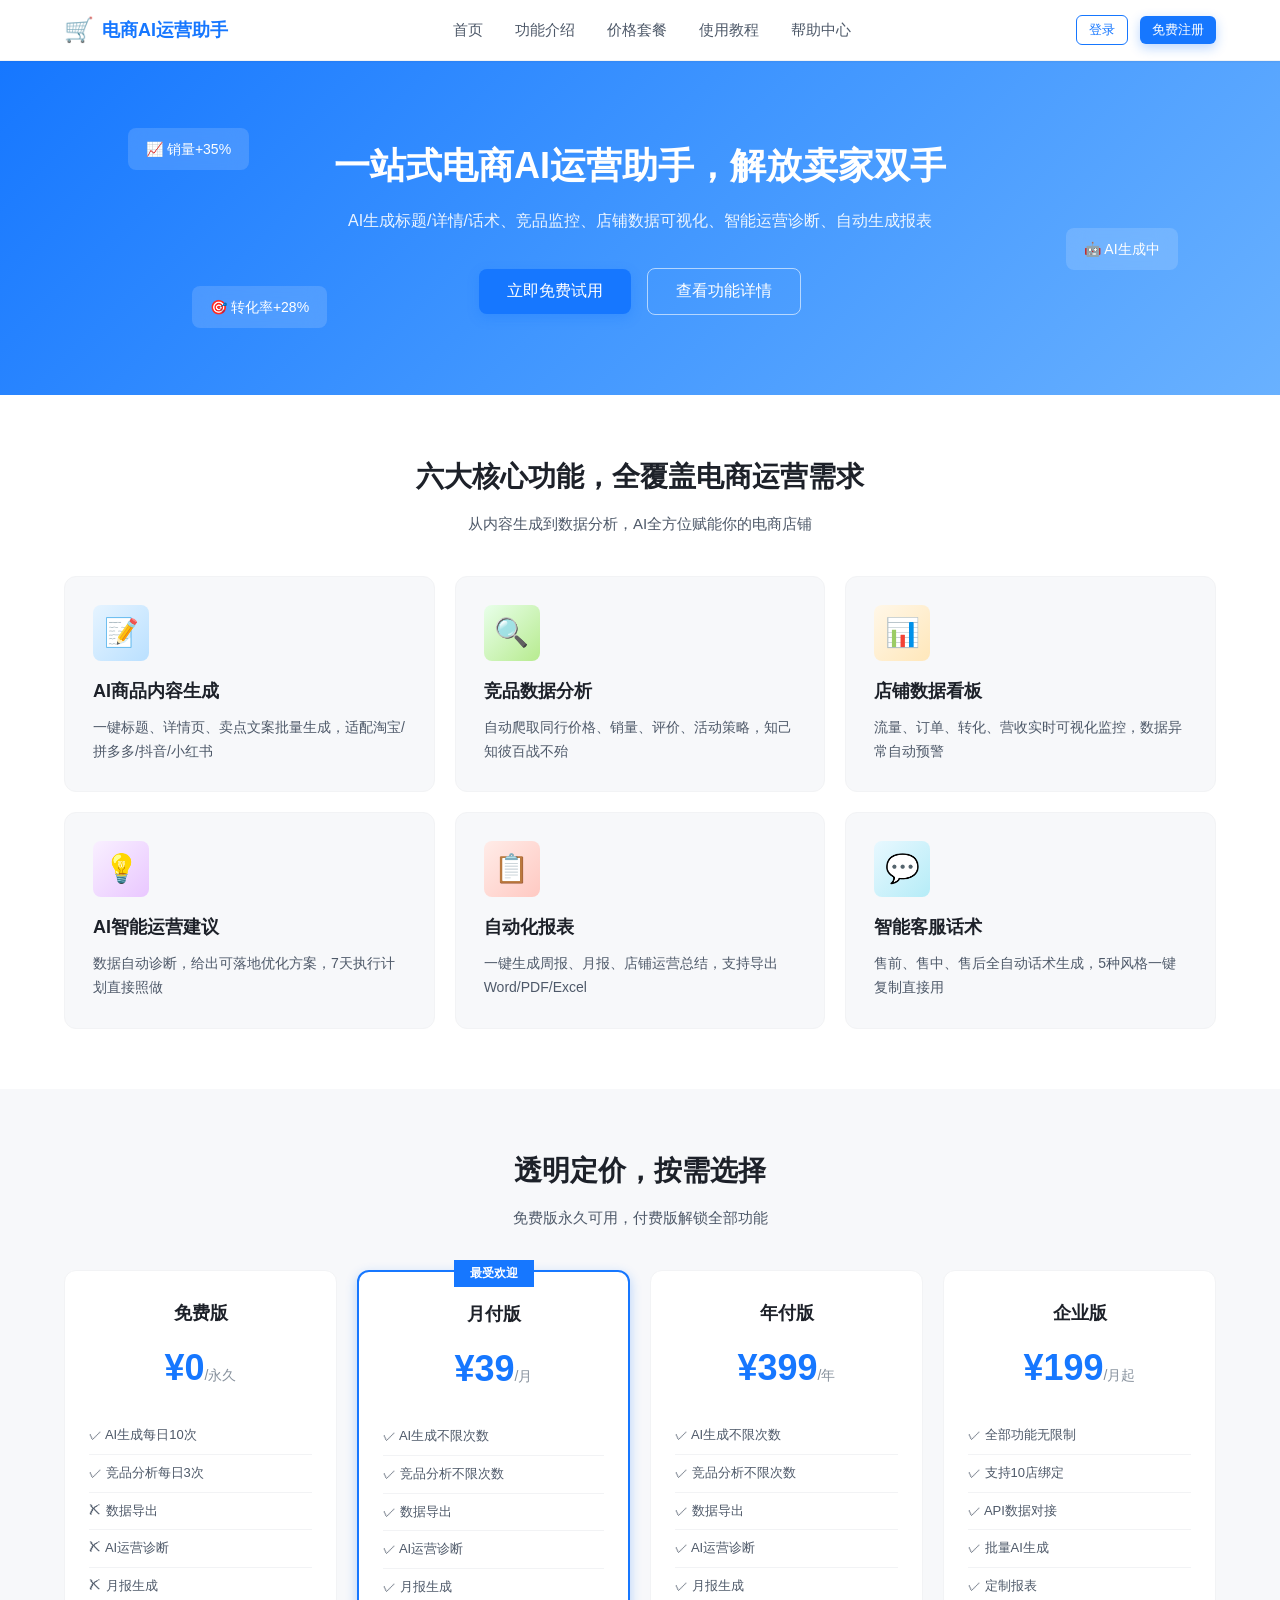
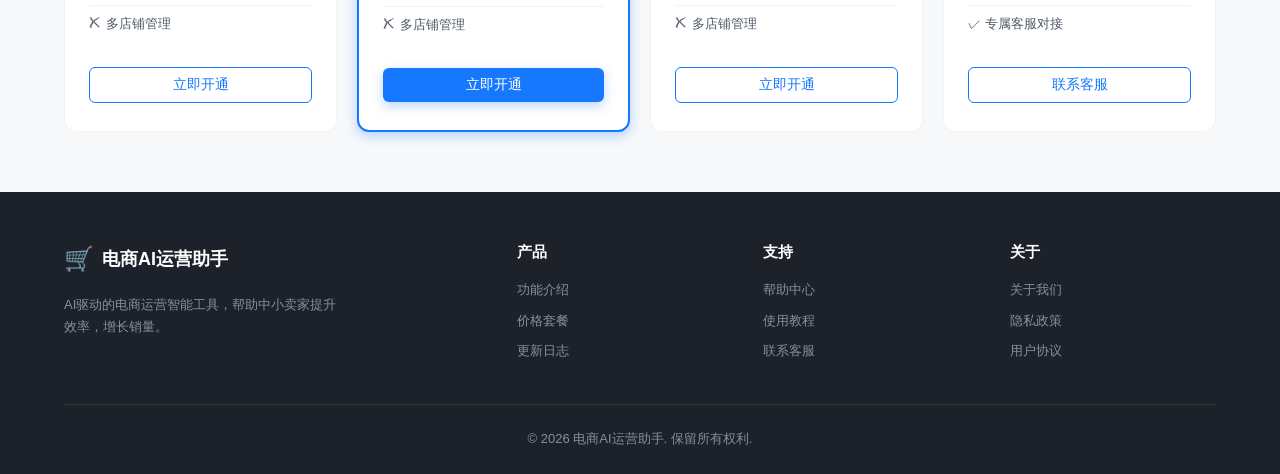
==== index.html @ 31e94279 "Add files via upload" ====
<!DOCTYPE html>
<html lang="zh-CN">
<head>
    <meta charset="UTF-8">
    <meta name="viewport" content="width=device-width, initial-scale=1.0">
    <title>电商AI运营助手 - 一站式电商AI运营工具</title>
    <link rel="stylesheet" href="/static/css/style.css">
</head>
<body>

<!-- ==================== 前台首页 ==================== -->
<div id="page-landing" class="page active">
    <!-- 顶部导航 -->
    <nav class="front-nav">
        <div class="nav-inner">
            <div class="logo" onclick="showPage('landing')">
                <span class="logo-icon">🛒</span>
                <span class="logo-text">电商AI运营助手</span>
            </div>
            <div class="nav-menu">
                <a href="javascript:void(0)" onclick="showPage('landing')">首页</a>
                <a href="javascript:void(0)" onclick="scrollToFeatures()">功能介绍</a>
                <a href="javascript:void(0)" onclick="showPage('pricing')">价格套餐</a>
                <a href="javascript:void(0)" onclick="showPage('help')">使用教程</a>
                <a href="javascript:void(0)" onclick="showPage('help')">帮助中心</a>
            </div>
            <div class="nav-btns">
                <button class="btn btn-outline btn-sm" onclick="showPage('login')">登录</button>
                <button class="btn btn-primary btn-sm" onclick="showPage('register')">免费注册</button>
            </div>
        </div>
    </nav>

    <!-- 首屏Banner -->
    <section class="hero-banner">
        <div class="hero-content">
            <h1 class="hero-title">一站式电商AI运营助手，解放卖家双手</h1>
            <p class="hero-subtitle">AI生成标题/详情/话术、竞品监控、店铺数据可视化、智能运营诊断、自动生成报表</p>
            <div class="hero-btns">
                <button class="btn btn-primary btn-lg" onclick="showPage('register')">立即免费试用</button>
                <button class="btn btn-outline-white btn-lg" onclick="scrollToFeatures()">查看功能详情</button>
            </div>
        </div>
        <div class="hero-decor">
            <div class="decor-card decor-1">📈 销量+35%</div>
            <div class="decor-card decor-2">🤖 AI生成中</div>
            <div class="decor-card decor-3">🎯 转化率+28%</div>
        </div>
    </section>

    <!-- 核心功能介绍 -->
    <section id="features-section" class="features-section">
        <div class="container">
            <h2 class="section-title">六大核心功能，全覆盖电商运营需求</h2>
            <p class="section-desc">从内容生成到数据分析，AI全方位赋能你的电商店铺</p>
            <div class="features-grid">
                <div class="feature-card" onclick="goToFunction('title')">
                    <div class="feature-icon icon-1">📝</div>
                    <h3>AI商品内容生成</h3>
                    <p>一键标题、详情页、卖点文案批量生成，适配淘宝/拼多多/抖音/小红书</p>
                </div>
                <div class="feature-card" onclick="goToFunction('competitor')">
                    <div class="feature-icon icon-2">🔍</div>
                    <h3>竞品数据分析</h3>
                    <p>自动爬取同行价格、销量、评价、活动策略，知己知彼百战不殆</p>
                </div>
                <div class="feature-card" onclick="goToFunction('shop-data')">
                    <div class="feature-icon icon-3">📊</div>
                    <h3>店铺数据看板</h3>
                    <p>流量、订单、转化、营收实时可视化监控，数据异常自动预警</p>
                </div>
                <div class="feature-card" onclick="goToFunction('diagnosis')">
                    <div class="feature-icon icon-4">💡</div>
                    <h3>AI智能运营建议</h3>
                    <p>数据自动诊断，给出可落地优化方案，7天执行计划直接照做</p>
                </div>
                <div class="feature-card" onclick="goToFunction('report')">
                    <div class="feature-icon icon-5">📋</div>
                    <h3>自动化报表</h3>
                    <p>一键生成周报、月报、店铺运营总结，支持导出Word/PDF/Excel</p>
                </div>
                <div class="feature-card" onclick="goToFunction('service')">
                    <div class="feature-icon icon-6">💬</div>
                    <h3>智能客服话术</h3>
                    <p>售前、售中、售后全自动话术生成，5种风格一键复制直接用</p>
                </div>
            </div>
        </div>
    </section>

    <!-- 价格套餐 -->
    <section class="pricing-section">
        <div class="container">
            <h2 class="section-title">透明定价，按需选择</h2>
            <p class="section-desc">免费版永久可用，付费版解锁全部功能</p>
            <div class="pricing-grid">
                <div class="price-card">
                    <div class="price-name">免费版</div>
                    <div class="price-amount">¥0<span>/永久</span></div>
                    <ul class="price-features">
                        <li>✓ AI生成每日10次</li>
                        <li>✓ 竞品分析每日3次</li>
                        <li>✗ 数据导出</li>
                        <li>✗ AI运营诊断</li>
                        <li>✗ 月报生成</li>
                        <li>✗ 多店铺管理</li>
                    </ul>
                    <button class="btn btn-outline btn-block" onclick="showPage('register')">立即开通</button>
                </div>
                <div class="price-card price-card-hot">
                    <div class="hot-tag">最受欢迎</div>
                    <div class="price-name">月付版</div>
                    <div class="price-amount">¥39<span>/月</span></div>
                    <ul class="price-features">
                        <li>✓ AI生成不限次数</li>
                        <li>✓ 竞品分析不限次数</li>
                        <li>✓ 数据导出</li>
                        <li>✓ AI运营诊断</li>
                        <li>✓ 月报生成</li>
                        <li>✗ 多店铺管理</li>
                    </ul>
                    <button class="btn btn-primary btn-block" onclick="showPage('register')">立即开通</button>
                </div>
                <div class="price-card">
                    <div class="price-name">年付版</div>
                    <div class="price-amount">¥399<span>/年</span></div>
                    <ul class="price-features">
                        <li>✓ AI生成不限次数</li>
                        <li>✓ 竞品分析不限次数</li>
                        <li>✓ 数据导出</li>
                        <li>✓ AI运营诊断</li>
                        <li>✓ 月报生成</li>
                        <li>✗ 多店铺管理</li>
                    </ul>
                    <button class="btn btn-outline btn-block" onclick="showPage('register')">立即开通</button>
                </div>
                <div class="price-card">
                    <div class="price-name">企业版</div>
                    <div class="price-amount">¥199<span>/月起</span></div>
                    <ul class="price-features">
                        <li>✓ 全部功能无限制</li>
                        <li>✓ 支持10店绑定</li>
                        <li>✓ API数据对接</li>
                        <li>✓ 批量AI生成</li>
                        <li>✓ 定制报表</li>
                        <li>✓ 专属客服对接</li>
                    </ul>
                    <button class="btn btn-outline btn-block" onclick="showPage('register')">联系客服</button>
                </div>
            </div>
        </div>
    </section>

    <!-- 底部Footer -->
    <footer class="front-footer">
        <div class="container">
            <div class="footer-grid">
                <div class="footer-col">
                    <div class="logo">
                        <span class="logo-icon">🛒</span>
                        <span class="logo-text">电商AI运营助手</span>
                    </div>
                    <p class="footer-desc">AI驱动的电商运营智能工具，帮助中小卖家提升效率，增长销量。</p>
                </div>
                <div class="footer-col">
                    <h4>产品</h4>
                    <a href="javascript:void(0)" onclick="scrollToFeatures()">功能介绍</a>
                    <a href="javascript:void(0)" onclick="showPage('pricing')">价格套餐</a>
                    <a href="javascript:void(0)" onclick="showPage('help')">更新日志</a>
                </div>
                <div class="footer-col">
                    <h4>支持</h4>
                    <a href="javascript:void(0)" onclick="showPage('help')">帮助中心</a>
                    <a href="javascript:void(0)" onclick="showPage('help')">使用教程</a>
                    <a href="javascript:void(0)">联系客服</a>
                </div>
                <div class="footer-col">
                    <h4>关于</h4>
                    <a href="javascript:void(0)">关于我们</a>
                    <a href="javascript:void(0)">隐私政策</a>
                    <a href="javascript:void(0)">用户协议</a>
                </div>
            </div>
            <div class="footer-bottom">
                <p>© 2026 电商AI运营助手. 保留所有权利.</p>
            </div>
        </div>
    </footer>
</div>

<!-- ==================== 登录/注册页面 ==================== -->
<div id="page-login" class="page auth-page">
    <div class="auth-box">
        <div class="auth-header">
            <div class="logo" onclick="showPage('landing')">
                <span class="logo-icon">🛒</span>
                <span class="logo-text">电商AI运营助手</span>
            </div>
        </div>
        <div class="auth-tabs">
            <button class="auth-tab active" id="tab-login" onclick="switchAuthTab('login')">用户登录</button>
            <button class="auth-tab" id="tab-register" onclick="switchAuthTab('register')">免费注册</button>
        </div>
        
        <!-- 登录表单 -->
        <form id="login-form" class="auth-form active" onsubmit="handleLogin(event)">
            <div class="form-group">
                <label class="form-label">手机号</label>
                <input type="text" id="login-phone" class="form-input" placeholder="请输入注册手机号" maxlength="11" autocomplete="tel" name="phone">
            </div>
            <div class="form-group">
                <label class="form-label">密码</label>
                <input type="password" id="login-password" class="form-input" placeholder="请输入密码" autocomplete="current-password" name="password">
            </div>
            <div class="form-options">
                <label class="checkbox-label">
                    <input type="checkbox" id="remember-me">
                    <span>记住登录状态</span>
                </label>
            </div>
            <button type="submit" class="btn btn-primary btn-block btn-lg">立即登录</button>
            <p class="auth-switch">没有账号？<a href="javascript:void(0)" onclick="switchAuthTab('register')">立即注册</a></p>
        </form>

        <!-- 注册表单 -->
        <form id="register-form" class="auth-form" onsubmit="handleRegister(event)">
            <div class="form-group">
                <label class="form-label">手机号</label>
                <input type="text" id="register-phone" class="form-input" placeholder="请输入手机号" maxlength="11" autocomplete="tel" name="phone">
            </div>
            <div class="form-group">
                <label class="form-label">设置密码</label>
                <input type="password" id="register-password" class="form-input" placeholder="至少8位，含大小写字母和数字" autocomplete="new-password" name="new-password">
            </div>
            <div class="form-group">
                <label class="form-label">确认密码</label>
                <input type="password" id="register-confirm" class="form-input" placeholder="再次输入密码" autocomplete="new-password" name="confirm-password">
            </div>
            <div class="form-options">
                <label class="checkbox-label">
                    <input type="checkbox" id="agree-terms" required>
                    <span>已阅读并同意<a href="javascript:void(0)">《用户协议》</a><a href="javascript:void(0)">《隐私政策》</a></span>
                </label>
            </div>
            <button type="submit" class="btn btn-primary btn-block btn-lg">立即注册</button>
            <p class="auth-switch">已有账号？<a href="javascript:void(0)" onclick="switchAuthTab('login')">立即登录</a></p>
        </form>
    </div>
</div>

<!-- 注册页面别名（共用登录页） -->
<div id="page-register" class="page auth-page">
    <div class="auth-box">
        <div class="auth-header">
            <div class="logo" onclick="showPage('landing')">
                <span class="logo-icon">🛒</span>
                <span class="logo-text">电商AI运营助手</span>
            </div>
        </div>
        <div class="auth-tabs">
            <button class="auth-tab" onclick="showPage('login')">用户登录</button>
            <button class="auth-tab active">免费注册</button>
        </div>
        <form class="auth-form active" onsubmit="handleRegister(event)">
            <div class="form-group">
                <label class="form-label">手机号</label>
                <input type="text" id="register-phone2" class="form-input" placeholder="请输入手机号" maxlength="11" autocomplete="tel" name="phone">
            </div>
            <div class="form-group">
                <label class="form-label">设置密码</label>
                <input type="password" id="register-password2" class="form-input" placeholder="至少8位，含大小写字母和数字" autocomplete="new-password" name="new-password">
            </div>
            <div class="form-group">
                <label class="form-label">确认密码</label>
                <input type="password" id="register-confirm2" class="form-input" placeholder="再次输入密码" autocomplete="new-password" name="confirm-password">
            </div>
            <div class="form-options">
                <label class="checkbox-label">
                    <input type="checkbox" required>
                    <span>已阅读并同意<a href="javascript:void(0)">《用户协议》</a><a href="javascript:void(0)">《隐私政策》</a></span>
                </label>
            </div>
            <button type="submit" class="btn btn-primary btn-block btn-lg">立即注册</button>
            <p class="auth-switch">已有账号？<a href="javascript:void(0)" onclick="showPage('login')">立即登录</a></p>
        </form>
    </div>
</div>

<!-- ==================== 价格套餐详情页 ==================== -->
<div id="page-pricing" class="page">
    <nav class="front-nav">
        <div class="nav-inner">
            <div class="logo" onclick="showPage('landing')">
                <span class="logo-icon">🛒</span>
                <span class="logo-text">电商AI运营助手</span>
            </div>
            <div class="nav-btns">
                <button class="btn btn-outline btn-sm" onclick="showPage('login')">登录</button>
                <button class="btn btn-primary btn-sm" onclick="showPage('register')">免费注册</button>
            </div>
        </div>
    </nav>
    <div class="pricing-detail-page">
        <div class="container">
            <h1 class="page-main-title">价格套餐详情</h1>
            <p class="page-main-desc">完整展示四个版本的全部权限明细，按需选择最适合你的方案</p>
            
            <div class="pricing-compare-table">
                <table class="compare-table">
                    <thead>
                        <tr>
                            <th>功能权限</th>
                            <th>免费版</th>
                            <th class="highlight-col">月付版 ¥39/月</th>
                            <th>年付版 ¥399/年</th>
                            <th>企业版 ¥199/月起</th>
                        </tr>
                    </thead>
                    <tbody>
                        <tr><td>AI生成次数</td><td>每日10次</td><td class="highlight-col">不限次数</td><td>不限次数</td><td>不限次数</td></tr>
                        <tr><td>竞品分析次数</td><td>每日3次</td><td class="highlight-col">不限次数</td><td>不限次数</td><td>不限次数</td></tr>
                        <tr><td>数据监控权限</td><td>✗</td><td class="highlight-col">✓</td><td>✓</td><td>✓</td></tr>
                        <tr><td>AI运营诊断</td><td>✗</td><td class="highlight-col">✓</td><td>✓</td><td>✓</td></tr>
                        <tr><td>周报生成</td><td>简易版</td><td class="highlight-col">专业版</td><td>专业版</td><td>定制版</td></tr>
                        <tr><td>月报生成</td><td>✗</td><td class="highlight-col">✓</td><td>✓</td><td>✓</td></tr>
                        <tr><td>数据导出</td><td>✗</td><td class="highlight-col">✓</td><td>✓</td><td>✓</td></tr>
                        <tr><td>多店铺管理</td><td>1个店铺</td><td class="highlight-col">1个店铺</td><td>1个店铺</td><td>10个店铺</td></tr>
                        <tr><td>API接口</td><td>✗</td><td class="highlight-col">✗</td><td>✗</td><td>✓</td></tr>
                        <tr><td>专属客服</td><td>✗</td><td class="highlight-col">✗</td><td>✗</td><td>✓</td></tr>
                    </tbody>
                </table>
            </div>
            
            <div class="pricing-actions">
                <button class="btn btn-primary btn-lg" onclick="showPage('register')">立即购买/升级</button>
                <button class="btn btn-outline btn-lg" onclick="showPage('landing')">返回首页</button>
            </div>
        </div>
    </div>
</div>

<!-- ==================== 帮助中心页面 ==================== -->
<div id="page-help" class="page">
    <nav class="front-nav">
        <div class="nav-inner">
            <div class="logo" onclick="showPage('landing')">
                <span class="logo-icon">🛒</span>
                <span class="logo-text">电商AI运营助手</span>
            </div>
            <div class="nav-btns">
                <button class="btn btn-outline btn-sm" onclick="showPage('login')">登录</button>
                <button class="btn btn-primary btn-sm" onclick="showPage('register')">免费注册</button>
            </div>
        </div>
    </nav>
    <div class="help-page">
        <div class="container">
            <h1 class="page-main-title">帮助中心</h1>
            <p class="page-main-desc">新手使用教程、功能答疑、付费问题、权限说明、常见报错</p>
            
            <div class="help-categories">
                <div class="help-category">
                    <h3>📚 新手使用教程</h3>
                    <div class="help-item">
                        <h4>如何注册账号并开始使用？</h4>
                        <p>点击右上角「免费注册」，输入手机号和密码即可完成注册，注册后自动登录进入用户后台。</p>
                    </div>
                    <div class="help-item">
                        <h4>如何使用AI生成商品标题？</h4>
                        <p>进入后台→AI内容工具箱→标题生成，填写商品名称、核心卖点等信息，点击「开始AI生成标题」即可生成10组优质标题。</p>
                    </div>
                    <div class="help-item">
                        <h4>如何绑定店铺并同步数据？</h4>
                        <p>进入后台→店铺绑定管理，选择电商平台，输入店铺名称和授权码，点击绑定即可自动同步店铺数据。</p>
                    </div>
                </div>
                
                <div class="help-category">
                    <h3>❓ 功能答疑</h3>
                    <div class="help-item">
                        <h4>AI生成的内容可以直接用吗？</h4>
                        <p>可以！所有AI提示词均为电商专属定制，生成内容完全适配电商运营场景，可直接复制使用，也可根据需要微调。</p>
                    </div>
                    <div class="help-item">
                        <h4>竞品数据分析支持哪些平台？</h4>
                        <p>目前支持淘宝、拼多多、抖音电商、小红书四大主流电商平台的商品链接分析。</p>
                    </div>
                    <div class="help-item">
                        <h4>报表支持哪些导出格式？</h4>
                        <p>支持导出Word、PDF、Excel三种格式，满足不同使用场景需求。</p>
                    </div>
                </div>
                
                <div class="help-category">
                    <h3>💰 付费问题</h3>
                    <div class="help-item">
                        <h4>免费版和付费版有什么区别？</h4>
                        <p>免费版每日AI生成10次、竞品分析3次，不支持数据导出、运营诊断、月报生成；付费版全部功能解锁，不限使用次数。</p>
                    </div>
                    <div class="help-item">
                        <h4>如何升级会员？</h4>
                        <p>进入后台→会员充值升级，选择对应套餐，支持微信/支付宝在线支付，支付后实时生效。</p>
                    </div>
                    <div class="help-item">
                        <h4>支持退款吗？</h4>
                        <p>开通7天内未使用付费功能可申请全额退款，超过7天或已使用付费功能不支持退款，请谨慎选择。</p>
                    </div>
                </div>
                
                <div class="help-category">
                    <h3>⚠️ 常见报错</h3>
                    <div class="help-item">
                        <h4>提示「今日使用次数已用完」怎么办？</h4>
                        <p>免费版每日有使用次数限制，次日自动重置；如需立即使用，请升级会员解锁不限次数。</p>
                    </div>
                    <div class="help-item">
                        <h4>提示「该功能为付费功能」怎么办？</h4>
                        <p>部分高级功能（如AI运营诊断、月报生成）仅对付费会员开放，请升级对应套餐后使用。</p>
                    </div>
                    <div class="help-item">
                        <h4>AI生成失败怎么办？</h4>
                        <p>请检查网络连接，稍后重试；如持续失败，请联系客服处理。演示模式下均返回示例内容。</p>
                    </div>
                </div>
            </div>
            
            <div class="help-contact">
                <h3>📞 人工客服入口</h3>
                <p>如以上内容未能解决您的问题，请联系人工客服：客服微信：ecommerce-ai | 工作时间：9:00-21:00</p>
            </div>
        </div>
    </div>
</div>

<!-- ==================== 用户后台 ==================== -->
<div id="page-dashboard" class="page admin-page">
    <!-- 后台顶部栏 -->
    <header class="admin-topbar">
        <div class="topbar-left">
            <button class="btn btn-ghost btn-sm" onclick="showPage('landing')">← 返回首页</button>
            <span class="user-plan-badge" id="user-plan-badge">免费版</span>
            <span class="usage-display">剩余AI次数：<span id="remaining-count">10</span></span>
        </div>
        <div class="topbar-right">
            <button class="topbar-icon-btn" onclick="switchAdminPage('shop-bind')" title="店铺绑定">🏪</button>
            <button class="topbar-icon-btn" title="消息通知">🔔</button>
            <div class="user-dropdown">
                <span class="user-name-display" id="user-name-display">用户</span>
                <div class="dropdown-menu">
                    <a href="javascript:void(0)" onclick="switchAdminPage('profile')">个人中心</a>
                    <a href="javascript:void(0)" onclick="switchAdminPage('pricing-admin')">会员升级</a>
                    <a href="javascript:void(0)" onclick="handleLogout()">退出登录</a>
                </div>
            </div>
        </div>
    </header>

    <div class="admin-layout">
        <!-- 左侧侧边栏 -->
        <aside class="admin-sidebar">
            <div class="sidebar-logo">
                <span class="logo-icon">🛒</span>
                <span class="logo-text">电商AI助手</span>
            </div>
            <nav class="sidebar-menu">
                <a href="javascript:void(0)" class="menu-item active" data-page="overview" onclick="switchAdminPage('overview')">
                    <span class="menu-icon">📊</span>
                    <span class="menu-text">数据总看板</span>
                </a>
                <div class="menu-group">
                    <div class="menu-group-title">AI内容工具箱</div>
                    <a href="javascript:void(0)" class="menu-item sub" data-page="title" onclick="switchAdminPage('title')">
                        <span class="menu-icon">🏷️</span>
                        <span class="menu-text">标题生成</span>
                    </a>
                    <a href="javascript:void(0)" class="menu-item sub" data-page="detail" onclick="switchAdminPage('detail')">
                        <span class="menu-icon">📄</span>
                        <span class="menu-text">详情页生成</span>
                    </a>
                    <a href="javascript:void(0)" class="menu-item sub" data-page="service" onclick="switchAdminPage('service')">
                        <span class="menu-icon">💬</span>
                        <span class="menu-text">客服话术生成</span>
                    </a>
                </div>
                <div class="menu-group">
                    <div class="menu-group-title">数据分析</div>
                    <a href="javascript:void(0)" class="menu-item sub" data-page="competitor" onclick="switchAdminPage('competitor')">
                        <span class="menu-icon">🔍</span>
                        <span class="menu-text">竞品数据分析</span>
                        <span class="menu-badge">PRO</span>
                    </a>
                    <a href="javascript:void(0)" class="menu-item sub" data-page="shop-data" onclick="switchAdminPage('shop-data')">
                        <span class="menu-icon">📈</span>
                        <span class="menu-text">店铺数据监控</span>
                    </a>
                </div>
                <a href="javascript:void(0)" class="menu-item" data-page="diagnosis" onclick="switchAdminPage('diagnosis')">
                    <span class="menu-icon">💡</span>
                    <span class="menu-text">AI智能运营诊断</span>
                    <span class="menu-badge">PRO</span>
                </a>
                <a href="javascript:void(0)" class="menu-item" data-page="report" onclick="switchAdminPage('report')">
                    <span class="menu-icon">📋</span>
                    <span class="menu-text">自动报表生成</span>
                </a>
                <a href="javascript:void(0)" class="menu-item" data-page="shop-bind" onclick="switchAdminPage('shop-bind')">
                    <span class="menu-icon">🏪</span>
                    <span class="menu-text">店铺绑定管理</span>
                </a>
                <a href="javascript:void(0)" class="menu-item" data-page="pricing-admin" onclick="switchAdminPage('pricing-admin')">
                    <span class="menu-icon">💎</span>
                    <span class="menu-text">会员充值升级</span>
                </a>
                <a href="javascript:void(0)" class="menu-item" data-page="profile" onclick="switchAdminPage('profile')">
                    <span class="menu-icon">⚙️</span>
                    <span class="menu-text">个人中心设置</span>
                </a>
            </nav>
        </aside>

        <!-- 右侧主内容区 -->
        <main class="admin-main">
            <!-- 数据总看板 -->
            <div id="admin-overview" class="admin-content active">
                <h2 class="admin-page-title">数据总看板</h2>
                
                <!-- 顶部数据概览卡片 -->
                <div class="overview-cards">
                    <div class="overview-card">
                        <div class="overview-card-icon">📦</div>
                        <div class="overview-card-info">
                            <div class="overview-card-label">今日订单数</div>
                            <div class="overview-card-value" id="today-orders">--</div>
                            <div class="overview-card-change up" id="order-change">--</div>
                        </div>
                    </div>
                    <div class="overview-card">
                        <div class="overview-card-icon">💰</div>
                        <div class="overview-card-info">
                            <div class="overview-card-label">今日销售额</div>
                            <div class="overview-card-value" id="today-sales">--</div>
                            <div class="overview-card-change up" id="sales-change">--</div>
                        </div>
                    </div>
                    <div class="overview-card">
                        <div class="overview-card-icon">👥</div>
                        <div class="overview-card-info">
                            <div class="overview-card-label">店铺访客数</div>
                            <div class="overview-card-value" id="today-visitors">--</div>
                            <div class="overview-card-change">实时数据</div>
                        </div>
                    </div>
                    <div class="overview-card">
                        <div class="overview-card-icon">🤖</div>
                        <div class="overview-card-info">
                            <div class="overview-card-label">今日AI使用次数</div>
                            <div class="overview-card-value"><span id="ai-used">0</span>/<span id="ai-limit">10</span></div>
                            <div class="overview-card-change">剩余次数提醒</div>
                        </div>
                    </div>
                </div>

                <!-- 数据趋势图表 -->
                <div class="admin-card">
                    <div class="card-header">
                        <h3>近7天数据趋势</h3>
                        <div class="card-actions">
                            <button class="btn btn-ghost btn-sm active">7天</button>
                            <button class="btn btn-ghost btn-sm">30天</button>
                            <button class="btn btn-outline btn-sm">导出图片</button>
                        </div>
                    </div>
                    <div class="chart-placeholder" id="trend-chart">
                        <div class="chart-placeholder-text">📊 数据趋势图表（演示模式显示模拟数据）</div>
                    </div>
                </div>

                <!-- 智能提醒 + 快捷操作 -->
                <div class="dashboard-row">
                    <div class="admin-card flex-1">
                        <div class="card-header">
                            <h3>智能提醒</h3>
                        </div>
                        <div class="alert-list" id="alert-list">
                            <div class="alert-item warning">
                                <span class="alert-icon">⚠️</span>
                                <span class="alert-text">商品C流量连续3天下滑，建议优化标题主图</span>
                                <span class="alert-time">2小时前</span>
                            </div>
                            <div class="alert-item danger">
                                <span class="alert-icon">🔴</span>
                                <span class="alert-text">转化率低于行业均值2.5%，建议优化详情页</span>
                                <span class="alert-time">5小时前</span>
                            </div>
                            <div class="alert-item info">
                                <span class="alert-icon">ℹ️</span>
                                <span class="alert-text">竞品A降价10%，建议关注价格动态</span>
                                <span class="alert-time">1天前</span>
                            </div>
                        </div>
                    </div>
                    
                    <div class="admin-card flex-1">
                        <div class="card-header">
                            <h3>快捷操作</h3>
                        </div>
                        <div class="quick-actions-grid">
                            <button class="quick-action-btn" onclick="switchAdminPage('title')">
                                <span class="qa-icon">🏷️</span>
                                <span>一键生成商品标题</span>
                            </button>
                            <button class="quick-action-btn" onclick="switchAdminPage('competitor')">
                                <span class="qa-icon">🔍</span>
                                <span>查看竞品数据</span>
                            </button>
                            <button class="quick-action-btn" onclick="switchAdminPage('report')">
                                <span class="qa-icon">📋</span>
                                <span>生成今日运营简报</span>
                            </button>
                            <button class="quick-action-btn" onclick="switchAdminPage('diagnosis')">
                                <span class="qa-icon">💡</span>
                                <span>查看优化建议</span>
                            </button>
                        </div>
                    </div>
                </div>
            </div>

            <!-- 标题生成 -->
            <div id="admin-title" class="admin-content">
                <h2 class="admin-page-title">AI商品标题生成</h2>
                <div class="tool-layout">
                    <div class="tool-form">
                        <div class="form-group">
                            <label class="form-label">商品名称 *</label>
                            <input type="text" id="title-product" class="form-input" placeholder="请输入核心产品名称，如：纯棉短袖T恤">
                        </div>
                        <div class="form-group">
                            <label class="form-label">核心卖点</label>
                            <textarea id="title-features" class="form-textarea" rows="3" placeholder="如：纯棉、透气、宽松、百搭、夏季新款"></textarea>
                        </div>
                        <div class="form-row">
                            <div class="form-group">
                                <label class="form-label">电商平台</label>
                                <select id="title-platform" class="form-select">
                                    <option>淘宝</option>
                                    <option>拼多多</option>
                                    <option>抖音电商</option>
                                    <option>小红书</option>
                                </select>
                            </div>
                            <div class="form-group">
                                <label class="form-label">标题风格</label>
                                <select id="title-style" class="form-select">
                                    <option>引流爆款</option>
                                    <option>合规简约</option>
                                    <option>高权重搜索</option>
                                    <option>网红种草</option>
                                </select>
                            </div>
                        </div>
                        <div class="form-row">
                            <div class="form-group">
                                <label class="form-label">标题字数</label>
                                <select id="title-wordcount" class="form-select">
                                    <option>30字内</option>
                                    <option>60字内</option>
                                    <option>平台标准字数</option>
                                </select>
                            </div>
                            <div class="form-group">
                                <label class="form-label">适用人群</label>
                                <select id="title-audience" class="form-select">
                                    <option>通用</option>
                                    <option>学生</option>
                                    <option>宝妈</option>
                                    <option>上班族</option>
                                </select>
                            </div>
                        </div>
                        <button class="btn btn-primary btn-block btn-lg" onclick="generateTitle()">
                            <span>✨</span> 开始AI生成标题
                        </button>
                    </div>
                    <div class="tool-result">
                        <div class="result-header">
                            <h3>生成结果（10组）</h3>
                            <div class="result-actions">
                                <button class="btn btn-outline btn-sm" onclick="copyResult('title-result')">批量复制</button>
                                <button class="btn btn-outline btn-sm">导出TXT</button>
                            </div>
                        </div>
                        <div id="title-result" class="result-content">
                            <div class="result-placeholder">
                                <div class="placeholder-icon">🏷️</div>
                                <p>填写左侧信息，点击生成按钮</p>
                                <p class="placeholder-hint">AI将为你生成10组高点击率标题</p>
                            </div>
                        </div>
                    </div>
                </div>
            </div>

            <!-- 详情页生成 -->
            <div id="admin-detail" class="admin-content">
                <h2 class="admin-page-title">AI详情页文案生成</h2>
                <div class="tool-layout">
                    <div class="tool-form">
                        <div class="form-group">
                            <label class="form-label">商品名称 *</label>
                            <input type="text" id="detail-product" class="form-input" placeholder="请输入商品名称">
                        </div>
                        <div class="form-group">
                            <label class="form-label">核心功能/卖点 *</label>
                            <textarea id="detail-features" class="form-textarea" rows="3" placeholder="请输入核心卖点，多行输入"></textarea>
                        </div>
                        <div class="form-group">
                            <label class="form-label">产品参数</label>
                            <textarea id="detail-params" class="form-textarea" rows="2" placeholder="尺寸、材质、规格、颜色，选填"></textarea>
                        </div>
                        <div class="form-row">
                            <div class="form-group">
                                <label class="form-label">适配平台</label>
                                <select id="detail-platform" class="form-select">
                                    <option>淘宝</option>
                                    <option>拼多多</option>
                                    <option>抖音</option>
                                    <option>小红书</option>
                                </select>
                            </div>
                            <div class="form-group">
                                <label class="form-label">文案风格</label>
                                <select id="detail-style" class="form-select">
                                    <option>专业走心</option>
                                    <option>简洁直白</option>
                                    <option>网红种草</option>
                                    <option>促销转化</option>
                                </select>
                            </div>
                        </div>
                        <div class="form-group">
                            <label class="form-label">包含内容</label>
                            <div class="checkbox-group">
                                <label class="checkbox-label"><input type="checkbox" checked> 售后保障</label>
                                <label class="checkbox-label"><input type="checkbox" checked> 发货说明</label>
                                <label class="checkbox-label"><input type="checkbox" checked> 温馨提示</label>
                            </div>
                        </div>
                        <button class="btn btn-primary btn-block btn-lg" onclick="generateDetail()">
                            <span>✨</span> 一键生成详情页全套文案
                        </button>
                    </div>
                    <div class="tool-result">
                        <div class="result-header">
                            <h3>生成结果</h3>
                            <div class="result-actions">
                                <button class="btn btn-outline btn-sm" onclick="copyResult('detail-result')">一键复制</button>
                                <button class="btn btn-outline btn-sm">导出文档</button>
                            </div>
                        </div>
                        <div id="detail-result" class="result-content">
                            <div class="result-placeholder">
                                <div class="placeholder-icon">📄</div>
                                <p>填写左侧信息，点击生成按钮</p>
                                <p class="placeholder-hint">AI将为你生成完整详情页文案</p>
                            </div>
                        </div>
                    </div>
                </div>
            </div>

            <!-- 客服话术生成 -->
            <div id="admin-service" class="admin-content">
                <h2 class="admin-page-title">智能客服话术生成</h2>
                <div class="tool-layout">
                    <div class="tool-form">
                        <div class="form-group">
                            <label class="form-label">话术场景</label>
                            <select id="service-scenario" class="form-select">
                                <option>售前咨询</option>
                                <option>砍价议价</option>
                                <option>发货咨询</option>
                                <option>售后退换货</option>
                                <option>差评应对</option>
                                <option>催单</option>
                                <option>催好评</option>
                                <option>投诉处理</option>
                            </select>
                        </div>
                        <div class="form-group">
                            <label class="form-label">具体问题场景</label>
                            <textarea id="service-question" class="form-textarea" rows="3" placeholder="例：客户问衣服会不会起球"></textarea>
                        </div>
                        <div class="form-group">
                            <label class="form-label">话术风格</label>
                            <select id="service-style" class="form-select">
                                <option>温柔亲和</option>
                                <option>专业正式</option>
                                <option>简洁高效</option>
                                <option>高情商挽留</option>
                            </select>
                        </div>
                        <button class="btn btn-primary btn-block btn-lg" onclick="generateService()">
                            <span>✨</span> 生成专属客服话术
                        </button>
                    </div>
                    <div class="tool-result">
                        <div class="result-header">
                            <h3>生成结果（5套话术）</h3>
                            <div class="result-actions">
                                <button class="btn btn-outline btn-sm" onclick="copyResult('service-result')">批量复制</button>
                                <button class="btn btn-outline btn-sm">批量保存</button>
                            </div>
                        </div>
                        <div id="service-result" class="result-content">
                            <div class="result-placeholder">
                                <div class="placeholder-icon">💬</div>
                                <p>填写左侧信息，点击生成按钮</p>
                                <p class="placeholder-hint">AI将为你生成5套不同风格话术</p>
                            </div>
                        </div>
                    </div>
                </div>
            </div>

            <!-- 竞品数据分析 -->
            <div id="admin-competitor" class="admin-content">
                <h2 class="admin-page-title">竞品数据分析 <span class="pro-tag">PRO</span></h2>
                <div class="competitor-input-card">
                    <div class="form-group">
                        <label class="form-label">竞品商品链接（支持淘宝/拼多多/抖音/小红书）</label>
                        <div class="input-with-btn">
                            <input type="text" id="competitor-url" class="form-input" placeholder="请粘贴竞品商品链接">
                            <button class="btn btn-primary" onclick="analyzeCompetitor()">开始智能爬取分析</button>
                        </div>
                    </div>
                    <p class="form-tip">免费版每日3次基础查询，付费版无限制爬取分析</p>
                </div>
                
                <div id="competitor-result" class="competitor-result-hidden">
                    <!-- 竞品数据将通过JS动态渲染 -->
                </div>
            </div>

            <!-- 店铺数据监控 -->
            <div id="admin-shop-data" class="admin-content">
                <h2 class="admin-page-title">店铺数据监控</h2>
                <div class="shop-data-header">
                    <div class="shop-selector">
                        <label>当前店铺：</label>
                        <select class="form-select form-select-sm">
                            <option>我的淘宝店</option>
                        </select>
                    </div>
                    <div class="data-actions">
                        <button class="btn btn-outline btn-sm" onclick="loadShopData()">🔄 实时刷新</button>
                        <button class="btn btn-outline btn-sm">📥 导出数据</button>
                        <button class="btn btn-outline btn-sm">📈 查看30天趋势</button>
                    </div>
                </div>
                
                <div id="shop-data-content">
                    <div class="result-placeholder">
                        <div class="placeholder-icon">📊</div>
                        <p>点击「实时刷新」加载店铺数据</p>
                        <p class="placeholder-hint">绑定店铺后自动同步官方数据，可视化展示</p>
                    </div>
                </div>
            </div>

            <!-- AI智能运营诊断 -->
            <div id="admin-diagnosis" class="admin-content">
                <h2 class="admin-page-title">AI智能运营诊断 <span class="pro-tag">PRO</span></h2>
                <div class="diagnosis-intro">
                    <div class="diagnosis-icon">💡</div>
                    <div class="diagnosis-info">
                        <h3>全自动AI运营诊断</h3>
                        <p>自动读取店铺监控数据+竞品数据，AI自动分析，输出可直接执行的优化方案和7天执行计划</p>
                    </div>
                    <button class="btn btn-primary btn-lg" onclick="runDiagnosis()">🚀 开始AI智能诊断</button>
                </div>
                <div id="diagnosis-result" class="diagnosis-result-hidden">
                    <!-- 诊断结果将通过JS动态渲染 -->
                </div>
            </div>

            <!-- 自动报表生成 -->
            <div id="admin-report" class="admin-content">
                <h2 class="admin-page-title">自动报表生成</h2>
                <div class="report-form-card">
                    <div class="form-row">
                        <div class="form-group">
                            <label class="form-label">报表类型</label>
                            <select id="report-type" class="form-select">
                                <option value="weekly">运营周报</option>
                                <option value="monthly">运营月报 <span class="pro-tag">PRO</span></option>
                            </select>
                        </div>
                        <div class="form-group">
                            <label class="form-label">统计时间</label>
                            <input type="text" class="form-input" value="本周（自动默认）" readonly>
                        </div>
                    </div>
                    <div class="form-group">
                        <label class="form-label">报表内容（勾选）</label>
                        <div class="checkbox-group">
                            <label class="checkbox-label"><input type="checkbox" checked> 数据汇总</label>
                            <label class="checkbox-label"><input type="checkbox" checked> 问题分析</label>
                            <label class="checkbox-label"><input type="checkbox" checked> 竞品对比</label>
                            <label class="checkbox-label"><input type="checkbox" checked> 优化总结</label>
                            <label class="checkbox-label"><input type="checkbox" checked> 下周/下月计划</label>
                        </div>
                    </div>
                    <button class="btn btn-primary btn-lg" onclick="generateReport()">
                        <span>📋</span> 一键生成专业运营报表
                    </button>
                </div>
                <div id="report-result" class="report-result-hidden">
                    <!-- 报表结果将通过JS动态渲染 -->
                </div>
            </div>

            <!-- 店铺绑定管理 -->
            <div id="admin-shop-bind" class="admin-content">
                <h2 class="admin-page-title">店铺绑定管理</h2>
                <div class="bind-form-card">
                    <h3>绑定新店铺</h3>
                    <div class="form-row">
                        <div class="form-group">
                            <label class="form-label">电商平台</label>
                            <select id="bind-platform" class="form-select">
                                <option>淘宝</option>
                                <option>拼多多</option>
                                <option>抖音电商</option>
                                <option>小红书</option>
                            </select>
                        </div>
                        <div class="form-group">
                            <label class="form-label">店铺名称</label>
                            <input type="text" id="bind-shop-name" class="form-input" placeholder="请输入店铺名称">
                        </div>
                    </div>
                    <div class="form-group">
                        <label class="form-label">店铺授权码</label>
                        <input type="text" id="bind-auth-code" class="form-input" placeholder="请输入店铺授权码">
                    </div>
                    <button class="btn btn-primary" onclick="bindShop()">绑定店铺</button>
                    <p class="form-tip">企业版支持批量绑定10个店铺，统一后台管理；免费版/月付/年付版支持绑定1个店铺</p>
                </div>
                
                <div class="bound-shops-card">
                    <h3>已绑定店铺</h3>
                    <div id="bound-shops-list">
                        <div class="empty-state">暂无绑定店铺，请先绑定店铺</div>
                    </div>
                </div>
            </div>

            <!-- 会员充值升级 -->
            <div id="admin-pricing-admin" class="admin-content">
                <h2 class="admin-page-title">会员充值升级</h2>
                <div class="pricing-grid-admin">
                    <div class="price-card">
                        <div class="price-name">免费版</div>
                        <div class="price-amount">¥0<span>/永久</span></div>
                        <ul class="price-features">
                            <li>✓ AI生成每日10次</li>
                            <li>✓ 竞品分析每日3次</li>
                            <li>✗ 数据导出</li>
                            <li>✗ AI运营诊断</li>
                            <li>✗ 月报生成</li>
                        </ul>
                        <button class="btn btn-outline btn-block disabled" disabled>当前版本</button>
                    </div>
                    <div class="price-card price-card-hot">
                        <div class="hot-tag">推荐</div>
                        <div class="price-name">月付版</div>
                        <div class="price-amount">¥39<span>/月</span></div>
                        <ul class="price-features">
                            <li>✓ AI生成不限次数</li>
                            <li>✓ 竞品分析不限次数</li>
                            <li>✓ 数据导出</li>
                            <li>✓ AI运营诊断</li>
                            <li>✓ 月报生成</li>
                        </ul>
                        <button class="btn btn-primary btn-block" onclick="upgradePlan('monthly')">立即升级</button>
                    </div>
                    <div class="price-card">
                        <div class="price-name">年付版</div>
                        <div class="price-amount">¥399<span>/年</span></div>
                        <ul class="price-features">
                            <li>✓ 全部月付功能</li>
                            <li>✓ 相当于33元/月</li>
                            <li>✓ 省169元/年</li>
                            <li>✓ 优先客服响应</li>
                            <li>✓ 新功能优先体验</li>
                        </ul>
                        <button class="btn btn-outline btn-block" onclick="upgradePlan('yearly')">立即升级</button>
                    </div>
                    <div class="price-card">
                        <div class="price-name">企业版</div>
                        <div class="price-amount">¥199<span>/月起</span></div>
                        <ul class="price-features">
                            <li>✓ 全部功能无限制</li>
                            <li>✓ 支持10店绑定</li>
                            <li>✓ API数据对接</li>
                            <li>✓ 批量AI生成</li>
                            <li>✓ 专属客服对接</li>
                        </ul>
                        <button class="btn btn-outline btn-block" onclick="upgradePlan('enterprise')">联系客服</button>
                    </div>
                </div>
                <p class="payment-tip">支持微信/支付宝在线支付，支付后实时生效，自动刷新账号权限和使用次数</p>
            </div>

            <!-- 个人中心设置 -->
            <div id="admin-profile" class="admin-content">
                <h2 class="admin-page-title">个人中心设置</h2>
                <div class="profile-card">
                    <div class="profile-avatar-section">
                        <div class="profile-avatar" id="profile-avatar">U</div>
                        <div class="profile-info">
                            <h3 id="profile-username">用户</h3>
                            <p>账号：<span id="profile-phone">--</span></p>
                            <p>当前版本：<span id="profile-plan">免费版</span></p>
                            <p>注册时间：<span id="profile-created">--</span></p>
                        </div>
                    </div>
                    <div class="profile-form">
                        <div class="form-group">
                            <label class="form-label">昵称</label>
                            <input type="text" class="form-input" placeholder="请输入昵称">
                        </div>
                        <div class="form-group">
                            <label class="form-label">邮箱</label>
                            <input type="email" class="form-input" placeholder="请输入邮箱">
                        </div>
                        <div class="form-group">
                            <label class="form-label">修改密码</label>
                            <input type="password" class="form-input" placeholder="至少8位，含大小写字母和数字" autocomplete="new-password" name="new-password">
                        </div>
                        <button class="btn btn-primary">保存设置</button>
                    </div>
                </div>
            </div>
        </main>
    </div>
</div>

<!-- ==================== 通用弹窗 ==================== -->
<div id="modal-overlay" class="modal-overlay">
    <div class="modal-box">
        <div class="modal-header">
            <h3 id="modal-title">提示</h3>
            <button class="modal-close" onclick="closeModal()">×</button>
        </div>
        <div class="modal-body" id="modal-body">
            <p id="modal-message">提示内容</p>
        </div>
        <div class="modal-footer" id="modal-footer">
            <button class="btn btn-outline" onclick="closeModal()">取消</button>
            <button class="btn btn-primary" id="modal-confirm-btn" onclick="closeModal()">确定</button>
        </div>
    </div>
</div>

<!-- 加载遮罩 -->
<div id="loading-overlay" class="loading-overlay">
    <div class="loading-spinner"></div>
    <p class="loading-text" id="loading-text">AI正在生成中...</p>
</div>

<!-- Toast提示 -->
<div id="toast" class="toast"></div>

<script src="/static/js/app.js"></script>
</body>
</html>
---- static/css/style.css ----
/* ==================== 全局变量 ==================== */
:root {
    --primary: #1677FF;
    --primary-dark: #0958D9;
    --primary-light: #4096FF;
    --primary-bg: #E6F4FF;
    --success: #00B42A;
    --danger: #F53F3F;
    --warning: #FF7D00;
    --info: #86909C;
    
    --text-primary: #1D2129;
    --text-secondary: #4E5969;
    --text-muted: #86909C;
    --text-white: #FFFFFF;
    
    --bg-primary: #FFFFFF;
    --bg-secondary: #F7F8FA;
    --bg-tertiary: #F2F3F5;
    --bg-dark: #1D2129;
    
    --border: #E5E6EB;
    --border-light: #F2F3F5;
    
    --shadow-sm: 0 1px 2px rgba(0,0,0,0.05);
    --shadow: 0 2px 8px rgba(0,0,0,0.08);
    --shadow-md: 0 4px 16px rgba(0,0,0,0.1);
    --shadow-lg: 0 8px 24px rgba(0,0,0,0.12);
    --shadow-primary: 0 4px 12px rgba(22,119,255,0.3);
    
    --radius-sm: 4px;
    --radius: 6px;
    --radius-md: 8px;
    --radius-lg: 12px;
    --radius-xl: 16px;
    
    --transition: all 0.2s ease;
}

* { margin: 0; padding: 0; box-sizing: border-box; }
html { scroll-behavior: smooth; }
body {
    font-family: "Microsoft YaHei", "微软雅黑", -apple-system, BlinkMacSystemFont, "Segoe UI", sans-serif;
    font-size: 14px;
    line-height: 1.6;
    color: var(--text-primary);
    background: var(--bg-secondary);
    -webkit-font-smoothing: antialiased;
}
a { color: var(--primary); text-decoration: none; transition: var(--transition); }
a:hover { color: var(--primary-dark); }
button { font-family: inherit; cursor: pointer; border: none; outline: none; background: none; }
input, textarea, select { font-family: inherit; font-size: inherit; outline: none; }

/* ==================== 页面切换 ==================== */
.page { display: none !important; min-height: 100vh; }
.page.active { display: block !important; }
.auth-page.active { display: flex !important; }

/* ==================== 按钮 ==================== */
.btn {
    display: inline-flex; align-items: center; justify-content: center; gap: 6px;
    padding: 8px 16px; font-size: 14px; font-weight: 500;
    border-radius: var(--radius); transition: var(--transition); white-space: nowrap;
}
.btn:hover { transform: scale(1.02); }
.btn:active { transform: scale(0.98); }
.btn-primary { background: var(--primary); color: var(--text-white); box-shadow: var(--shadow-primary); }
.btn-primary:hover { background: var(--primary-dark); color: var(--text-white); }
.btn-outline { background: transparent; color: var(--primary); border: 1px solid var(--primary); }
.btn-outline:hover { background: var(--primary); color: var(--text-white); }
.btn-outline-white { background: transparent; color: var(--text-white); border: 1px solid rgba(255,255,255,0.6); }
.btn-outline-white:hover { background: rgba(255,255,255,0.15); color: var(--text-white); }
.btn-ghost { background: transparent; color: var(--text-secondary); }
.btn-ghost:hover { background: var(--bg-tertiary); color: var(--text-primary); }
.btn-lg { padding: 12px 28px; font-size: 16px; border-radius: var(--radius-md); }
.btn-sm { padding: 5px 12px; font-size: 13px; }
.btn-block { width: 100%; }
.btn:disabled { opacity: 0.5; cursor: not-allowed; transform: none; }
.btn.disabled { opacity: 0.5; cursor: not-allowed; }

/* ==================== 表单 ==================== */
.form-group { margin-bottom: 16px; }
.form-row { display: grid; grid-template-columns: 1fr 1fr; gap: 16px; }
.form-label { display: block; font-size: 13px; font-weight: 500; color: var(--text-primary); margin-bottom: 6px; }
.form-input, .form-textarea, .form-select {
    width: 100%; padding: 8px 12px; border: 1px solid var(--border);
    border-radius: var(--radius); font-size: 14px; color: var(--text-primary);
    background: var(--bg-primary); transition: var(--transition);
}
.form-input:focus, .form-textarea:focus, .form-select:focus {
    border-color: var(--primary); box-shadow: 0 0 0 2px rgba(22,119,255,0.1);
}
.form-input::placeholder, .form-textarea::placeholder { color: var(--text-muted); }
.form-textarea { resize: vertical; min-height: 80px; line-height: 1.6; }
.form-select { cursor: pointer; appearance: none; background-image: url("data:image/svg+xml,%3Csvg xmlns='http://www.w3.org/2000/svg' width='12' height='12' viewBox='0 0 12 12'%3E%3Cpath fill='%2386909C' d='M6 8L1 3h10z'/%3E%3C/svg%3E"); background-repeat: no-repeat; background-position: right 12px center; padding-right: 32px; }
.form-select-sm { padding: 4px 28px 4px 8px; font-size: 13px; }
.form-options { display: flex; align-items: center; justify-content: space-between; margin-bottom: 16px; }
.checkbox-label { display: flex; align-items: center; gap: 6px; font-size: 13px; color: var(--text-secondary); cursor: pointer; }
.checkbox-label input[type="checkbox"] { width: 16px; height: 16px; accent-color: var(--primary); cursor: pointer; }
.checkbox-group { display: flex; flex-wrap: wrap; gap: 16px; }
.form-tip { font-size: 12px; color: var(--text-muted); margin-top: 8px; }
.input-with-btn { display: flex; gap: 12px; }
.input-with-btn .form-input { flex: 1; }

/* ==================== 前台导航 ==================== */
.front-nav { position: sticky; top: 0; z-index: 100; background: var(--bg-primary); border-bottom: 1px solid var(--border-light); box-shadow: var(--shadow-sm); }
.nav-inner { max-width: 1200px; margin: 0 auto; padding: 0 24px; height: 60px; display: flex; align-items: center; justify-content: space-between; }
.logo { display: flex; align-items: center; gap: 8px; font-weight: 700; font-size: 18px; color: var(--text-primary); cursor: pointer; }
.logo-icon { font-size: 24px; }
.logo-text { color: var(--primary); }
.nav-menu { display: flex; align-items: center; gap: 32px; }
.nav-menu a { color: var(--text-secondary); font-weight: 500; font-size: 15px; }
.nav-menu a:hover { color: var(--primary); }
.nav-btns { display: flex; align-items: center; gap: 12px; }

/* ==================== 首屏Banner ==================== */
.hero-banner { position: relative; background: linear-gradient(135deg, #1677FF 0%, #4096FF 50%, #69B1FF 100%); padding: 80px 24px; text-align: center; overflow: hidden; }
.hero-content { position: relative; z-index: 1; max-width: 800px; margin: 0 auto; }
.hero-title { font-size: 36px; font-weight: 700; color: var(--text-white); margin-bottom: 16px; line-height: 1.4; }
.hero-subtitle { font-size: 16px; color: rgba(255,255,255,0.9); margin-bottom: 32px; line-height: 1.8; }
.hero-btns { display: flex; align-items: center; justify-content: center; gap: 16px; }
.hero-decor { position: absolute; top: 0; left: 0; right: 0; bottom: 0; pointer-events: none; }
.decor-card { position: absolute; background: rgba(255,255,255,0.15); backdrop-filter: blur(10px); padding: 10px 18px; border-radius: var(--radius-md); color: var(--text-white); font-size: 14px; font-weight: 500; animation: float 4s ease-in-out infinite; }
.decor-1 { top: 20%; left: 10%; animation-delay: 0s; }
.decor-2 { top: 50%; right: 8%; animation-delay: 1.5s; }
.decor-3 { bottom: 20%; left: 15%; animation-delay: 3s; }
@keyframes float { 0%,100% { transform: translateY(0); } 50% { transform: translateY(-15px); } }

/* ==================== 通用区块 ==================== */
.container { max-width: 1200px; margin: 0 auto; padding: 0 24px; }
.section-title { font-size: 28px; font-weight: 700; text-align: center; margin-bottom: 12px; color: var(--text-primary); }
.section-desc { font-size: 15px; color: var(--text-secondary); text-align: center; margin-bottom: 40px; }

/* ==================== 功能介绍 ==================== */
.features-section { padding: 60px 0; background: var(--bg-primary); }
.features-grid { display: grid; grid-template-columns: repeat(3, 1fr); gap: 20px; }
.feature-card { background: var(--bg-secondary); padding: 28px; border-radius: var(--radius-lg); border: 1px solid var(--border-light); transition: var(--transition); cursor: pointer; }
.feature-card:hover { transform: translateY(-4px); box-shadow: var(--shadow-lg); border-color: var(--primary-light); }
.feature-icon { width: 56px; height: 56px; border-radius: var(--radius-md); display: flex; align-items: center; justify-content: center; font-size: 28px; margin-bottom: 16px; }
.icon-1 { background: linear-gradient(135deg, #E6F4FF, #BAE0FF); }
.icon-2 { background: linear-gradient(135deg, #E8FFEA, #B7EB8F); }
.icon-3 { background: linear-gradient(135deg, #FFF7E8, #FFE7BA); }
.icon-4 { background: linear-gradient(135deg, #F9F0FF, #E9C7FF); }
.icon-5 { background: linear-gradient(135deg, #FFECE8, #FFC9C2); }
.icon-6 { background: linear-gradient(135deg, #E8F8FF, #B5ECF7); }
.feature-card h3 { font-size: 18px; font-weight: 600; margin-bottom: 10px; color: var(--text-primary); }
.feature-card p { font-size: 14px; color: var(--text-secondary); line-height: 1.7; }

/* ==================== 价格套餐 ==================== */
.pricing-section { padding: 60px 0; background: var(--bg-secondary); }
.pricing-grid { display: grid; grid-template-columns: repeat(4, 1fr); gap: 20px; }
.price-card { background: var(--bg-primary); padding: 28px 24px; border-radius: var(--radius-lg); border: 1px solid var(--border-light); text-align: center; transition: var(--transition); position: relative; }
.price-card:hover { transform: translateY(-4px); box-shadow: var(--shadow-lg); }
.price-card-hot { border: 2px solid var(--primary); box-shadow: var(--shadow-primary); }
.hot-tag { position: absolute; top: -12px; left: 50%; transform: translateX(-50%); background: var(--primary); color: var(--text-white); padding: 4px 16px; border-radius: var(--radius-full); font-size: 12px; font-weight: 600; }
.price-name { font-size: 18px; font-weight: 600; color: var(--text-primary); margin-bottom: 12px; }
.price-amount { font-size: 36px; font-weight: 700; color: var(--primary); margin-bottom: 20px; }
.price-amount span { font-size: 14px; font-weight: 400; color: var(--text-muted); }
.price-features { list-style: none; margin-bottom: 24px; text-align: left; }
.price-features li { padding: 8px 0; font-size: 13px; color: var(--text-secondary); border-bottom: 1px solid var(--border-light); }
.price-features li:last-child { border-bottom: none; }

/* ==================== 前台页脚 ==================== */
.front-footer { background: var(--bg-dark); padding: 48px 0 24px; color: var(--text-muted); }
.footer-grid { display: grid; grid-template-columns: 2fr 1fr 1fr 1fr; gap: 40px; margin-bottom: 32px; }
.footer-col .logo { color: var(--text-white); margin-bottom: 16px; }
.footer-col .logo-text { color: var(--text-white); }
.footer-desc { font-size: 13px; line-height: 1.7; max-width: 280px; }
.footer-col h4 { color: var(--text-white); font-size: 15px; font-weight: 600; margin-bottom: 16px; }
.footer-col a { display: block; color: var(--text-muted); font-size: 13px; margin-bottom: 10px; }
.footer-col a:hover { color: var(--text-white); }
.footer-bottom { padding-top: 24px; border-top: 1px solid rgba(255,255,255,0.1); text-align: center; font-size: 13px; }

/* ==================== 登录/注册页面 ==================== */
.auth-page { background: linear-gradient(135deg, #E6F4FF 0%, #F0F5FF 100%); min-height: 100vh; display: flex; align-items: center; justify-content: center; padding: 24px; }
.auth-box { background: var(--bg-primary); width: 100%; max-width: 440px; border-radius: var(--radius-xl); box-shadow: var(--shadow-lg); padding: 32px; }
.auth-header { text-align: center; margin-bottom: 24px; }
.auth-header .logo { justify-content: center; }
.auth-tabs { display: flex; margin-bottom: 24px; border-bottom: 2px solid var(--border-light); }
.auth-tab { flex: 1; padding: 12px; font-size: 16px; font-weight: 500; color: var(--text-secondary); background: none; border: none; cursor: pointer; position: relative; transition: var(--transition); }
.auth-tab.active { color: var(--primary); }
.auth-tab.active::after { content: ''; position: absolute; bottom: -2px; left: 0; right: 0; height: 2px; background: var(--primary); }
.auth-form { display: none; }
.auth-form.active { display: block; }
.auth-switch { text-align: center; margin-top: 16px; font-size: 13px; color: var(--text-secondary); }
.auth-switch a { color: var(--primary); font-weight: 500; }

/* ==================== 价格详情页 ==================== */
.pricing-detail-page { padding: 40px 0 60px; }
.page-main-title { font-size: 32px; font-weight: 700; text-align: center; margin-bottom: 12px; }
.page-main-desc { font-size: 15px; color: var(--text-secondary); text-align: center; margin-bottom: 40px; }
.pricing-compare-table { background: var(--bg-primary); border-radius: var(--radius-lg); overflow: hidden; box-shadow: var(--shadow); margin-bottom: 32px; }
.compare-table { width: 100%; border-collapse: collapse; }
.compare-table th, .compare-table td { padding: 14px 16px; text-align: center; border-bottom: 1px solid var(--border-light); font-size: 14px; }
.compare-table th { background: var(--bg-secondary); font-weight: 600; color: var(--text-primary); }
.compare-table td:first-child { text-align: left; font-weight: 500; }
.compare-table .highlight-col { background: var(--primary-bg); }
.compare-table th.highlight-col { background: var(--primary); color: var(--text-white); }
.pricing-actions { text-align: center; display: flex; gap: 16px; justify-content: center; }

/* ==================== 帮助中心页面 ==================== */
.help-page { padding: 40px 0 60px; }
.help-categories { display: grid; grid-template-columns: repeat(2, 1fr); gap: 24px; margin-bottom: 40px; }
.help-category { background: var(--bg-primary); padding: 24px; border-radius: var(--radius-lg); box-shadow: var(--shadow-sm); }
.help-category h3 { font-size: 18px; font-weight: 600; margin-bottom: 16px; color: var(--text-primary); }
.help-item { padding: 16px 0; border-bottom: 1px solid var(--border-light); }
.help-item:last-child { border-bottom: none; }
.help-item h4 { font-size: 15px; font-weight: 600; color: var(--text-primary); margin-bottom: 8px; }
.help-item p { font-size: 13px; color: var(--text-secondary); line-height: 1.7; }
.help-contact { background: var(--primary-bg); padding: 24px; border-radius: var(--radius-lg); text-align: center; }
.help-contact h3 { font-size: 18px; font-weight: 600; margin-bottom: 12px; color: var(--primary); }
.help-contact p { font-size: 14px; color: var(--text-secondary); }

/* ==================== 后台布局 ==================== */
.admin-page { background: var(--bg-secondary); }
.admin-topbar { position: fixed; top: 0; left: 0; right: 0; height: 56px; background: var(--bg-primary); border-bottom: 1px solid var(--border-light); display: flex; align-items: center; justify-content: space-between; padding: 0 24px; z-index: 100; box-shadow: var(--shadow-sm); }
.topbar-left { display: flex; align-items: center; gap: 16px; }
.user-plan-badge { background: var(--primary-bg); color: var(--primary); padding: 4px 12px; border-radius: var(--radius-full); font-size: 12px; font-weight: 600; }
.usage-display { font-size: 13px; color: var(--text-secondary); }
.usage-display span { color: var(--primary); font-weight: 600; }
.topbar-right { display: flex; align-items: center; gap: 16px; }
.topbar-icon-btn { width: 36px; height: 36px; border-radius: 50%; display: flex; align-items: center; justify-content: center; font-size: 18px; background: var(--bg-secondary); transition: var(--transition); cursor: pointer; }
.topbar-icon-btn:hover { background: var(--primary-bg); }
.user-dropdown { position: relative; cursor: pointer; }
.user-name-display { font-size: 14px; font-weight: 500; color: var(--text-primary); padding: 8px 12px; border-radius: var(--radius); transition: var(--transition); }
.user-dropdown:hover .user-name-display { background: var(--bg-secondary); }
.dropdown-menu { position: absolute; top: 100%; right: 0; background: var(--bg-primary); border-radius: var(--radius-md); box-shadow: var(--shadow-lg); min-width: 160px; padding: 8px 0; display: none; z-index: 200; }
.user-dropdown:hover .dropdown-menu { display: block; }
.dropdown-menu a { display: block; padding: 10px 16px; font-size: 14px; color: var(--text-secondary); transition: var(--transition); }
.dropdown-menu a:hover { background: var(--bg-secondary); color: var(--primary); }

.admin-layout { display: flex; padding-top: 56px; min-height: 100vh; }
.admin-sidebar { width: 220px; background: var(--bg-primary); border-right: 1px solid var(--border-light); position: fixed; top: 56px; left: 0; bottom: 0; overflow-y: auto; z-index: 50; }
.sidebar-logo { padding: 20px 16px; border-bottom: 1px solid var(--border-light); display: flex; align-items: center; gap: 8px; }
.sidebar-logo .logo-text { font-size: 16px; }
.sidebar-menu { padding: 12px 8px; }
.menu-item { display: flex; align-items: center; gap: 10px; padding: 10px 12px; border-radius: var(--radius); color: var(--text-secondary); font-size: 14px; font-weight: 500; transition: var(--transition); margin-bottom: 2px; cursor: pointer; position: relative; }
.menu-item:hover { background: var(--bg-secondary); color: var(--text-primary); }
.menu-item.active { background: var(--primary-bg); color: var(--primary); }
.menu-item.sub { padding-left: 36px; font-size: 13px; }
.menu-icon { font-size: 18px; flex-shrink: 0; }
.menu-text { flex: 1; }
.menu-badge { background: var(--warning); color: var(--text-white); padding: 2px 6px; border-radius: var(--radius-sm); font-size: 10px; font-weight: 600; }
.menu-group { margin-bottom: 8px; }
.menu-group-title { padding: 8px 12px; font-size: 12px; color: var(--text-muted); font-weight: 600; text-transform: uppercase; letter-spacing: 0.5px; }

.admin-main { flex: 1; margin-left: 220px; padding: 24px; min-height: calc(100vh - 56px); }
.admin-content { display: none; }
.admin-content.active { display: block; }
.admin-page-title { font-size: 22px; font-weight: 700; margin-bottom: 20px; color: var(--text-primary); display: flex; align-items: center; gap: 12px; }
.pro-tag { background: var(--warning); color: var(--text-white); padding: 3px 10px; border-radius: var(--radius-full); font-size: 12px; font-weight: 600; }

/* ==================== 数据看板 ==================== */
.overview-cards { display: grid; grid-template-columns: repeat(4, 1fr); gap: 16px; margin-bottom: 20px; }
.overview-card { background: var(--bg-primary); padding: 20px; border-radius: var(--radius-lg); box-shadow: var(--shadow-sm); display: flex; align-items: center; gap: 16px; transition: var(--transition); }
.overview-card:hover { box-shadow: var(--shadow-md); }
.overview-card-icon { width: 48px; height: 48px; border-radius: var(--radius-md); display: flex; align-items: center; justify-content: center; font-size: 24px; background: var(--primary-bg); flex-shrink: 0; }
.overview-card-label { font-size: 13px; color: var(--text-muted); margin-bottom: 4px; }
.overview-card-value { font-size: 24px; font-weight: 700; color: var(--text-primary); }
.overview-card-change { font-size: 12px; margin-top: 4px; }
.overview-card-change.up { color: var(--success); }
.overview-card-change.down { color: var(--danger); }

.admin-card { background: var(--bg-primary); border-radius: var(--radius-lg); box-shadow: var(--shadow-sm); margin-bottom: 20px; overflow: hidden; }
.card-header { padding: 16px 20px; border-bottom: 1px solid var(--border-light); display: flex; align-items: center; justify-content: space-between; }
.card-header h3 { font-size: 16px; font-weight: 600; color: var(--text-primary); }
.card-actions { display: flex; gap: 8px; }
.chart-placeholder { padding: 40px; text-align: center; background: var(--bg-secondary); margin: 20px; border-radius: var(--radius-md); }
.chart-placeholder-text { font-size: 14px; color: var(--text-muted); }

.dashboard-row { display: flex; gap: 20px; }
.flex-1 { flex: 1; }
.alert-list { padding: 12px 20px; }
.alert-item { display: flex; align-items: center; gap: 12px; padding: 12px; border-radius: var(--radius); margin-bottom: 8px; background: var(--bg-secondary); }
.alert-item.warning { background: #FFF7E8; }
.alert-item.danger { background: #FFECE8; }
.alert-item.info { background: #E8F8FF; }
.alert-icon { font-size: 18px; flex-shrink: 0; }
.alert-text { flex: 1; font-size: 13px; color: var(--text-secondary); }
.alert-time { font-size: 12px; color: var(--text-muted); flex-shrink: 0; }

.quick-actions-grid { display: grid; grid-template-columns: repeat(2, 1fr); gap: 12px; padding: 16px 20px; }
.quick-action-btn { display: flex; align-items: center; gap: 12px; padding: 16px; background: var(--bg-secondary); border-radius: var(--radius-md); border: none; cursor: pointer; transition: var(--transition); text-align: left; }
.quick-action-btn:hover { background: var(--primary-bg); transform: translateY(-2px); }
.qa-icon { font-size: 24px; flex-shrink: 0; }
.quick-action-btn span:last-child { font-size: 13px; color: var(--text-primary); font-weight: 500; }

/* ==================== 工具页面布局 ==================== */
.tool-layout { display: grid; grid-template-columns: 380px 1fr; gap: 20px; align-items: start; }
.tool-form { background: var(--bg-primary); padding: 24px; border-radius: var(--radius-lg); box-shadow: var(--shadow-sm); position: sticky; top: 80px; }
.tool-result { background: var(--bg-primary); border-radius: var(--radius-lg); box-shadow: var(--shadow-sm); overflow: hidden; min-height: 500px; display: flex; flex-direction: column; }
.result-header { padding: 16px 20px; border-bottom: 1px solid var(--border-light); display: flex; align-items: center; justify-content: space-between; }
.result-header h3 { font-size: 16px; font-weight: 600; }
.result-actions { display: flex; gap: 8px; }
.result-content { flex: 1; padding: 20px; overflow-y: auto; }
.result-placeholder { height: 100%; min-height: 400px; display: flex; flex-direction: column; align-items: center; justify-content: center; text-align: center; }
.placeholder-icon { font-size: 64px; margin-bottom: 16px; opacity: 0.4; }
.result-placeholder p { font-size: 14px; color: var(--text-secondary); margin-bottom: 8px; }
.placeholder-hint { font-size: 12px !important; color: var(--text-muted) !important; }
.result-text { font-size: 14px; line-height: 1.8; color: var(--text-primary); white-space: pre-wrap; word-break: break-word; }

/* ==================== 竞品分析 ==================== */
.competitor-input-card { background: var(--bg-primary); padding: 24px; border-radius: var(--radius-lg); box-shadow: var(--shadow-sm); margin-bottom: 20px; }
.competitor-result-hidden { display: none; }
.competitor-data-card { background: var(--bg-primary); border-radius: var(--radius-lg); box-shadow: var(--shadow-sm); padding: 24px; margin-bottom: 20px; }
.competitor-data-card h3 { font-size: 16px; font-weight: 600; margin-bottom: 16px; color: var(--text-primary); }
.data-grid { display: grid; grid-template-columns: repeat(4, 1fr); gap: 16px; margin-bottom: 20px; }
.data-item { background: var(--bg-secondary); padding: 16px; border-radius: var(--radius-md); text-align: center; }
.data-item-label { font-size: 12px; color: var(--text-muted); margin-bottom: 8px; }
.data-item-value { font-size: 20px; font-weight: 700; color: var(--primary); }
.tag-list { display: flex; flex-wrap: wrap; gap: 8px; margin-bottom: 12px; }
.tag-item { padding: 6px 12px; background: var(--primary-bg); color: var(--primary); border-radius: var(--radius-full); font-size: 12px; }
.tag-item.bad { background: #FFECE8; color: var(--danger); }
.ai-summary-box { background: var(--bg-secondary); padding: 20px; border-radius: var(--radius-md); border-left: 4px solid var(--primary); }
.ai-summary-box h4 { font-size: 15px; font-weight: 600; margin-bottom: 12px; color: var(--primary); }
.ai-summary-box .result-text { font-size: 13px; }

/* ==================== 店铺数据 ==================== */
.shop-data-header { display: flex; align-items: center; justify-content: space-between; margin-bottom: 20px; }
.shop-selector { display: flex; align-items: center; gap: 8px; font-size: 14px; color: var(--text-secondary); }
.data-actions { display: flex; gap: 8px; }

/* ==================== 运营诊断 ==================== */
.diagnosis-intro { background: linear-gradient(135deg, #E6F4FF, #F0F5FF); padding: 32px; border-radius: var(--radius-lg); display: flex; align-items: center; gap: 24px; margin-bottom: 20px; }
.diagnosis-icon { font-size: 64px; flex-shrink: 0; }
.diagnosis-info { flex: 1; }
.diagnosis-info h3 { font-size: 20px; font-weight: 700; color: var(--text-primary); margin-bottom: 8px; }
.diagnosis-info p { font-size: 14px; color: var(--text-secondary); line-height: 1.7; }
.diagnosis-result-hidden { display: none; }

/* ==================== 报表 ==================== */
.report-form-card { background: var(--bg-primary); padding: 24px; border-radius: var(--radius-lg); box-shadow: var(--shadow-sm); margin-bottom: 20px; }
.report-result-hidden { display: none; }

/* ==================== 店铺绑定 ==================== */
.bind-form-card, .bound-shops-card { background: var(--bg-primary); padding: 24px; border-radius: var(--radius-lg); box-shadow: var(--shadow-sm); margin-bottom: 20px; }
.bind-form-card h3, .bound-shops-card h3 { font-size: 18px; font-weight: 600; margin-bottom: 20px; color: var(--text-primary); }
.shop-item { display: flex; align-items: center; justify-content: space-between; padding: 16px; background: var(--bg-secondary); border-radius: var(--radius-md); margin-bottom: 12px; }
.shop-item-info { display: flex; align-items: center; gap: 12px; }
.shop-platform { width: 40px; height: 40px; border-radius: var(--radius-md); background: var(--primary-bg); display: flex; align-items: center; justify-content: center; font-size: 18px; }
.shop-name { font-size: 15px; font-weight: 600; color: var(--text-primary); }
.shop-status { font-size: 12px; color: var(--success); }
.empty-state { text-align: center; padding: 40px; color: var(--text-muted); font-size: 14px; }

/* ==================== 会员升级后台 ==================== */
.pricing-grid-admin { display: grid; grid-template-columns: repeat(4, 1fr); gap: 20px; margin-bottom: 24px; }
.payment-tip { text-align: center; font-size: 13px; color: var(--text-muted); }

/* ==================== 个人中心 ==================== */
.profile-card { background: var(--bg-primary); border-radius: var(--radius-lg); box-shadow: var(--shadow-sm); overflow: hidden; }
.profile-avatar-section { display: flex; align-items: center; gap: 24px; padding: 32px; background: linear-gradient(135deg, #E6F4FF, #F0F5FF); border-bottom: 1px solid var(--border-light); }
.profile-avatar { width: 80px; height: 80px; border-radius: 50%; background: var(--primary); color: var(--text-white); display: flex; align-items: center; justify-content: center; font-size: 32px; font-weight: 700; flex-shrink: 0; }
.profile-info h3 { font-size: 20px; font-weight: 700; color: var(--text-primary); margin-bottom: 8px; }
.profile-info p { font-size: 14px; color: var(--text-secondary); margin-bottom: 4px; }
.profile-form { padding: 32px; max-width: 500px; }

/* ==================== 弹窗 ==================== */
.modal-overlay { position: fixed; top: 0; left: 0; right: 0; bottom: 0; background: rgba(0,0,0,0.5); display: none; align-items: center; justify-content: center; z-index: 1000; }
.modal-overlay.active { display: flex; }
.modal-box { background: var(--bg-primary); border-radius: var(--radius-lg); width: 90%; max-width: 480px; box-shadow: var(--shadow-lg); overflow: hidden; }
.modal-header { padding: 16px 20px; border-bottom: 1px solid var(--border-light); display: flex; align-items: center; justify-content: space-between; }
.modal-header h3 { font-size: 16px; font-weight: 600; }
.modal-close { font-size: 24px; color: var(--text-muted); cursor: pointer; background: none; border: none; line-height: 1; }
.modal-close:hover { color: var(--text-primary); }
.modal-body { padding: 20px; }
.modal-body p { font-size: 14px; color: var(--text-secondary); line-height: 1.7; }
.modal-footer { padding: 16px 20px; border-top: 1px solid var(--border-light); display: flex; justify-content: flex-end; gap: 12px; }

/* ==================== 加载遮罩 ==================== */
.loading-overlay { position: fixed; top: 0; left: 0; right: 0; bottom: 0; background: rgba(255,255,255,0.9); backdrop-filter: blur(8px); display: none; align-items: center; justify-content: center; flex-direction: column; z-index: 2000; }
.loading-overlay.active { display: flex; }
.loading-spinner { width: 48px; height: 48px; border: 3px solid var(--border); border-top-color: var(--primary); border-radius: 50%; animation: spin 0.8s linear infinite; margin-bottom: 16px; }
@keyframes spin { to { transform: rotate(360deg); } }
.loading-text { font-size: 14px; color: var(--text-secondary); }

/* ==================== Toast ==================== */
.toast { position: fixed; top: 24px; left: 50%; transform: translateX(-50%) translateY(-100px); padding: 12px 24px; background: var(--text-primary); color: var(--text-white); border-radius: var(--radius); font-size: 14px; box-shadow: var(--shadow-lg); z-index: 3000; transition: var(--transition); opacity: 0; }
.toast.show { transform: translateX(-50%) translateY(0); opacity: 1; }
.toast.success { background: var(--success); }
.toast.error { background: var(--danger); }
.toast.warning { background: var(--warning); }

/* ==================== 响应式 ==================== */
@media (max-width: 1200px) {
    .features-grid { grid-template-columns: repeat(2, 1fr); }
    .pricing-grid, .pricing-grid-admin { grid-template-columns: repeat(2, 1fr); }
    .overview-cards { grid-template-columns: repeat(2, 1fr); }
    .tool-layout { grid-template-columns: 1fr; }
    .tool-form { position: static; }
}
@media (max-width: 768px) {
    .nav-menu { display: none; }
    .hero-title { font-size: 28px; }
    .features-grid, .pricing-grid, .pricing-grid-admin, .help-categories { grid-template-columns: 1fr; }
    .overview-cards { grid-template-columns: 1fr; }
    .admin-sidebar { transform: translateX(-100%); transition: var(--transition); }
    .admin-sidebar.open { transform: translateX(0); }
    .admin-main { margin-left: 0; }
    .dashboard-row { flex-direction: column; }
    .form-row { grid-template-columns: 1fr; }
    .footer-grid { grid-template-columns: 1fr; gap: 24px; }
    .decor-card { display: none; }
    .data-grid { grid-template-columns: repeat(2, 1fr); }
}
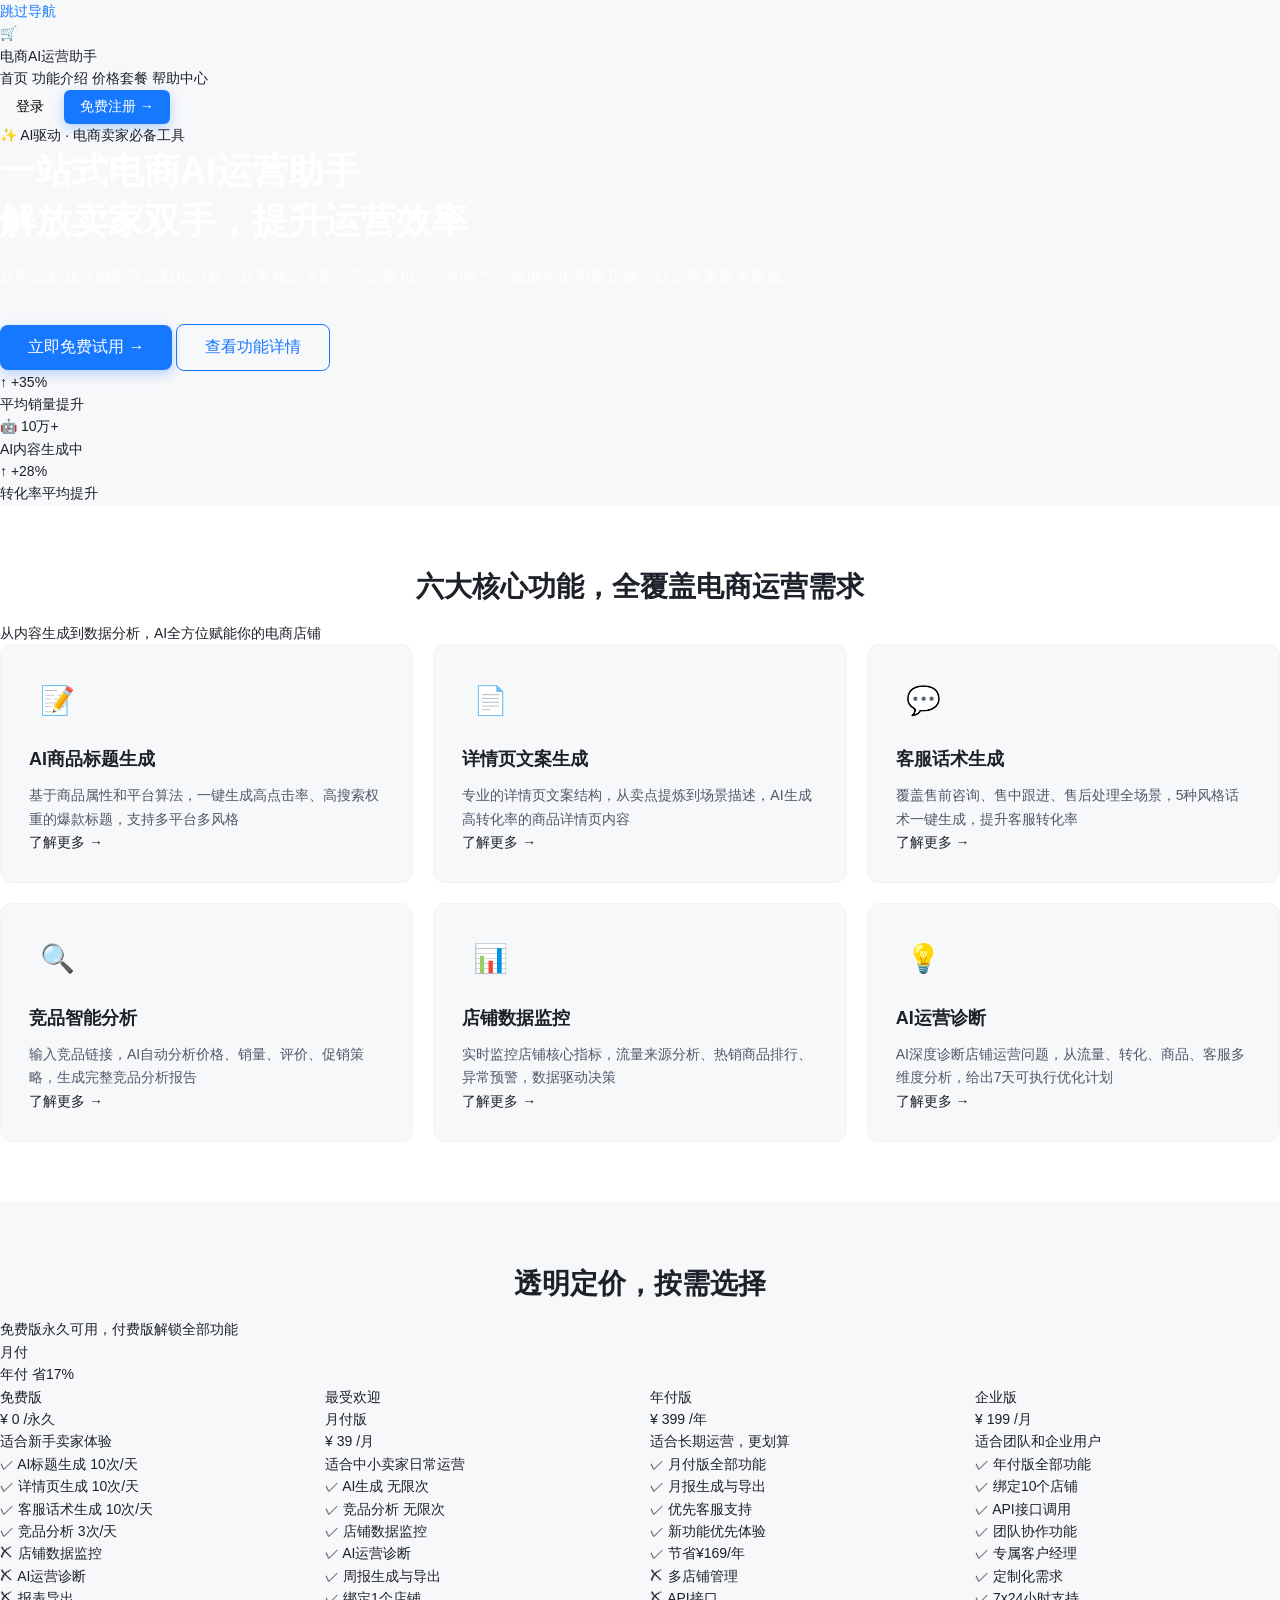
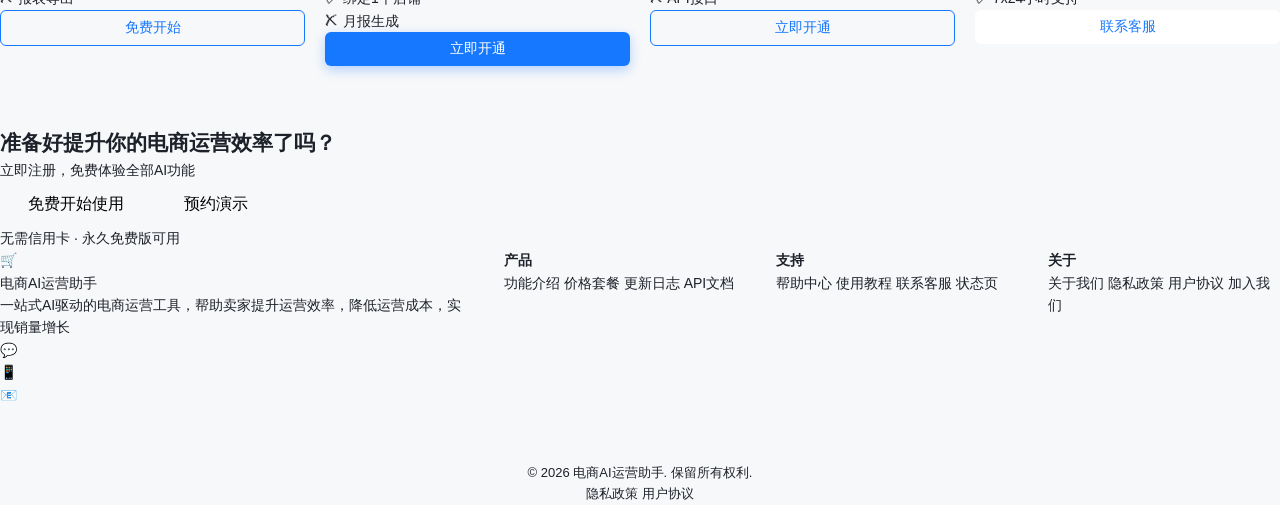
==== commit 6a16f2d7: "Add files via upload" ====
--- a/index.html
+++ b/index.html
@@ -3,1076 +3,1455 @@
 <head>
     <meta charset="UTF-8">
     <meta name="viewport" content="width=device-width, initial-scale=1.0">
-    <title>电商AI运营助手 - 一站式电商AI运营工具</title>
+    <meta name="description" content="电商AI运营助手 - 一站式AI驱动的电商运营工具，标题生成、详情页优化、竞品分析、数据监控，解放卖家双手">
+    <meta name="keywords" content="电商AI,电商运营,标题生成,竞品分析,店铺运营,AI工具">
+    <title>电商AI运营助手 - 一站式AI电商运营工具</title>
     <link rel="stylesheet" href="/static/css/style.css">
 </head>
 <body>
-
-<!-- ==================== 前台首页 ==================== -->
-<div id="page-landing" class="page active">
-    <!-- 顶部导航 -->
-    <nav class="front-nav">
-        <div class="nav-inner">
-            <div class="logo" onclick="showPage('landing')">
-                <span class="logo-icon">🛒</span>
-                <span class="logo-text">电商AI运营助手</span>
-            </div>
-            <div class="nav-menu">
-                <a href="javascript:void(0)" onclick="showPage('landing')">首页</a>
-                <a href="javascript:void(0)" onclick="scrollToFeatures()">功能介绍</a>
-                <a href="javascript:void(0)" onclick="showPage('pricing')">价格套餐</a>
-                <a href="javascript:void(0)" onclick="showPage('help')">使用教程</a>
-                <a href="javascript:void(0)" onclick="showPage('help')">帮助中心</a>
-            </div>
-            <div class="nav-btns">
-                <button class="btn btn-outline btn-sm" onclick="showPage('login')">登录</button>
-                <button class="btn btn-primary btn-sm" onclick="showPage('register')">免费注册</button>
-            </div>
-        </div>
-    </nav>
-
-    <!-- 首屏Banner -->
-    <section class="hero-banner">
-        <div class="hero-content">
-            <h1 class="hero-title">一站式电商AI运营助手，解放卖家双手</h1>
-            <p class="hero-subtitle">AI生成标题/详情/话术、竞品监控、店铺数据可视化、智能运营诊断、自动生成报表</p>
-            <div class="hero-btns">
-                <button class="btn btn-primary btn-lg" onclick="showPage('register')">立即免费试用</button>
-                <button class="btn btn-outline-white btn-lg" onclick="scrollToFeatures()">查看功能详情</button>
-            </div>
-        </div>
-        <div class="hero-decor">
-            <div class="decor-card decor-1">📈 销量+35%</div>
-            <div class="decor-card decor-2">🤖 AI生成中</div>
-            <div class="decor-card decor-3">🎯 转化率+28%</div>
-        </div>
-    </section>
-
-    <!-- 核心功能介绍 -->
-    <section id="features-section" class="features-section">
-        <div class="container">
-            <h2 class="section-title">六大核心功能，全覆盖电商运营需求</h2>
-            <p class="section-desc">从内容生成到数据分析，AI全方位赋能你的电商店铺</p>
-            <div class="features-grid">
-                <div class="feature-card" onclick="goToFunction('title')">
-                    <div class="feature-icon icon-1">📝</div>
-                    <h3>AI商品内容生成</h3>
-                    <p>一键标题、详情页、卖点文案批量生成，适配淘宝/拼多多/抖音/小红书</p>
-                </div>
-                <div class="feature-card" onclick="goToFunction('competitor')">
-                    <div class="feature-icon icon-2">🔍</div>
-                    <h3>竞品数据分析</h3>
-                    <p>自动爬取同行价格、销量、评价、活动策略，知己知彼百战不殆</p>
-                </div>
-                <div class="feature-card" onclick="goToFunction('shop-data')">
-                    <div class="feature-icon icon-3">📊</div>
-                    <h3>店铺数据看板</h3>
-                    <p>流量、订单、转化、营收实时可视化监控，数据异常自动预警</p>
-                </div>
-                <div class="feature-card" onclick="goToFunction('diagnosis')">
-                    <div class="feature-icon icon-4">💡</div>
-                    <h3>AI智能运营建议</h3>
-                    <p>数据自动诊断，给出可落地优化方案，7天执行计划直接照做</p>
-                </div>
-                <div class="feature-card" onclick="goToFunction('report')">
-                    <div class="feature-icon icon-5">📋</div>
-                    <h3>自动化报表</h3>
-                    <p>一键生成周报、月报、店铺运营总结，支持导出Word/PDF/Excel</p>
-                </div>
-                <div class="feature-card" onclick="goToFunction('service')">
-                    <div class="feature-icon icon-6">💬</div>
-                    <h3>智能客服话术</h3>
-                    <p>售前、售中、售后全自动话术生成，5种风格一键复制直接用</p>
-                </div>
-            </div>
-        </div>
-    </section>
-
-    <!-- 价格套餐 -->
-    <section class="pricing-section">
-        <div class="container">
-            <h2 class="section-title">透明定价，按需选择</h2>
-            <p class="section-desc">免费版永久可用，付费版解锁全部功能</p>
-            <div class="pricing-grid">
-                <div class="price-card">
-                    <div class="price-name">免费版</div>
-                    <div class="price-amount">¥0<span>/永久</span></div>
-                    <ul class="price-features">
-                        <li>✓ AI生成每日10次</li>
-                        <li>✓ 竞品分析每日3次</li>
-                        <li>✗ 数据导出</li>
-                        <li>✗ AI运营诊断</li>
-                        <li>✗ 月报生成</li>
-                        <li>✗ 多店铺管理</li>
-                    </ul>
-                    <button class="btn btn-outline btn-block" onclick="showPage('register')">立即开通</button>
-                </div>
-                <div class="price-card price-card-hot">
-                    <div class="hot-tag">最受欢迎</div>
-                    <div class="price-name">月付版</div>
-                    <div class="price-amount">¥39<span>/月</span></div>
-                    <ul class="price-features">
-                        <li>✓ AI生成不限次数</li>
-                        <li>✓ 竞品分析不限次数</li>
-                        <li>✓ 数据导出</li>
-                        <li>✓ AI运营诊断</li>
-                        <li>✓ 月报生成</li>
-                        <li>✗ 多店铺管理</li>
-                    </ul>
-                    <button class="btn btn-primary btn-block" onclick="showPage('register')">立即开通</button>
-                </div>
-                <div class="price-card">
-                    <div class="price-name">年付版</div>
-                    <div class="price-amount">¥399<span>/年</span></div>
-                    <ul class="price-features">
-                        <li>✓ AI生成不限次数</li>
-                        <li>✓ 竞品分析不限次数</li>
-                        <li>✓ 数据导出</li>
-                        <li>✓ AI运营诊断</li>
-                        <li>✓ 月报生成</li>
-                        <li>✗ 多店铺管理</li>
-                    </ul>
-                    <button class="btn btn-outline btn-block" onclick="showPage('register')">立即开通</button>
-                </div>
-                <div class="price-card">
-                    <div class="price-name">企业版</div>
-                    <div class="price-amount">¥199<span>/月起</span></div>
-                    <ul class="price-features">
-                        <li>✓ 全部功能无限制</li>
-                        <li>✓ 支持10店绑定</li>
-                        <li>✓ API数据对接</li>
-                        <li>✓ 批量AI生成</li>
-                        <li>✓ 定制报表</li>
-                        <li>✓ 专属客服对接</li>
-                    </ul>
-                    <button class="btn btn-outline btn-block" onclick="showPage('register')">联系客服</button>
-                </div>
-            </div>
-        </div>
-    </section>
-
-    <!-- 底部Footer -->
-    <footer class="front-footer">
-        <div class="container">
-            <div class="footer-grid">
-                <div class="footer-col">
-                    <div class="logo">
-                        <span class="logo-icon">🛒</span>
-                        <span class="logo-text">电商AI运营助手</span>
-                    </div>
-                    <p class="footer-desc">AI驱动的电商运营智能工具，帮助中小卖家提升效率，增长销量。</p>
-                </div>
-                <div class="footer-col">
-                    <h4>产品</h4>
-                    <a href="javascript:void(0)" onclick="scrollToFeatures()">功能介绍</a>
-                    <a href="javascript:void(0)" onclick="showPage('pricing')">价格套餐</a>
-                    <a href="javascript:void(0)" onclick="showPage('help')">更新日志</a>
-                </div>
-                <div class="footer-col">
-                    <h4>支持</h4>
-                    <a href="javascript:void(0)" onclick="showPage('help')">帮助中心</a>
-                    <a href="javascript:void(0)" onclick="showPage('help')">使用教程</a>
-                    <a href="javascript:void(0)">联系客服</a>
-                </div>
-                <div class="footer-col">
-                    <h4>关于</h4>
-                    <a href="javascript:void(0)">关于我们</a>
-                    <a href="javascript:void(0)">隐私政策</a>
-                    <a href="javascript:void(0)">用户协议</a>
-                </div>
-            </div>
-            <div class="footer-bottom">
-                <p>© 2026 电商AI运营助手. 保留所有权利.</p>
-            </div>
-        </div>
-    </footer>
-</div>
-
-<!-- ==================== 登录/注册页面 ==================== -->
-<div id="page-login" class="page auth-page">
-    <div class="auth-box">
-        <div class="auth-header">
-            <div class="logo" onclick="showPage('landing')">
-                <span class="logo-icon">🛒</span>
-                <span class="logo-text">电商AI运营助手</span>
-            </div>
-        </div>
-        <div class="auth-tabs">
-            <button class="auth-tab active" id="tab-login" onclick="switchAuthTab('login')">用户登录</button>
-            <button class="auth-tab" id="tab-register" onclick="switchAuthTab('register')">免费注册</button>
-        </div>
-        
-        <!-- 登录表单 -->
-        <form id="login-form" class="auth-form active" onsubmit="handleLogin(event)">
-            <div class="form-group">
-                <label class="form-label">手机号</label>
-                <input type="text" id="login-phone" class="form-input" placeholder="请输入注册手机号" maxlength="11" autocomplete="tel" name="phone">
-            </div>
-            <div class="form-group">
-                <label class="form-label">密码</label>
-                <input type="password" id="login-password" class="form-input" placeholder="请输入密码" autocomplete="current-password" name="password">
-            </div>
-            <div class="form-options">
-                <label class="checkbox-label">
-                    <input type="checkbox" id="remember-me">
-                    <span>记住登录状态</span>
-                </label>
-            </div>
-            <button type="submit" class="btn btn-primary btn-block btn-lg">立即登录</button>
-            <p class="auth-switch">没有账号？<a href="javascript:void(0)" onclick="switchAuthTab('register')">立即注册</a></p>
-        </form>
-
-        <!-- 注册表单 -->
-        <form id="register-form" class="auth-form" onsubmit="handleRegister(event)">
-            <div class="form-group">
-                <label class="form-label">手机号</label>
-                <input type="text" id="register-phone" class="form-input" placeholder="请输入手机号" maxlength="11" autocomplete="tel" name="phone">
-            </div>
-            <div class="form-group">
-                <label class="form-label">设置密码</label>
-                <input type="password" id="register-password" class="form-input" placeholder="至少8位，含大小写字母和数字" autocomplete="new-password" name="new-password">
-            </div>
-            <div class="form-group">
-                <label class="form-label">确认密码</label>
-                <input type="password" id="register-confirm" class="form-input" placeholder="再次输入密码" autocomplete="new-password" name="confirm-password">
-            </div>
-            <div class="form-options">
-                <label class="checkbox-label">
-                    <input type="checkbox" id="agree-terms" required>
-                    <span>已阅读并同意<a href="javascript:void(0)">《用户协议》</a><a href="javascript:void(0)">《隐私政策》</a></span>
-                </label>
-            </div>
-            <button type="submit" class="btn btn-primary btn-block btn-lg">立即注册</button>
-            <p class="auth-switch">已有账号？<a href="javascript:void(0)" onclick="switchAuthTab('login')">立即登录</a></p>
-        </form>
+    <a href="#main-content" class="skip-link">跳过导航</a>
+
+    <!-- ==================== 首页 Landing Page ==================== -->
+    <div id="page-landing" class="page active">
+        <!-- 导航栏 -->
+        <nav class="landing-nav" id="landing-nav">
+            <div class="nav-container">
+                <div class="nav-logo" onclick="showPage('landing')">
+                    <div class="nav-logo-icon">🛒</div>
+                    <span class="nav-logo-text">电商AI运营助手</span>
+                </div>
+                <div class="nav-links">
+                    <span class="nav-link active" onclick="showPage('landing')">首页</span>
+                    <span class="nav-link" onclick="scrollToFeatures()">功能介绍</span>
+                    <span class="nav-link" onclick="showPage('pricing')">价格套餐</span>
+                    <span class="nav-link" onclick="showPage('help')">帮助中心</span>
+                </div>
+                <div class="nav-actions">
+                    <button class="btn btn-text" onclick="showPage('login')">登录</button>
+                    <button class="btn btn-primary" onclick="showPage('register')">免费注册 →</button>
+                </div>
+            </div>
+        </nav>
+
+        <!-- Hero主视觉区 -->
+        <section class="hero-section">
+            <div class="hero-container">
+                <div class="hero-badge">
+                    <span>✨</span>
+                    <span>AI驱动 · 电商卖家必备工具</span>
+                </div>
+                <h1 class="hero-title">
+                    一站式<span class="gradient-text">电商AI运营助手</span><br>
+                    解放卖家双手，提升运营效率
+                </h1>
+                <p class="hero-subtitle">
+                    从商品标题生成到竞品数据分析，从客服话术到运营诊断报告，AI全方位赋能你的电商店铺，让运营更简单高效
+                </p>
+                <div class="hero-buttons">
+                    <button class="btn btn-primary btn-lg" onclick="showPage('register')">
+                        立即免费试用 →
+                    </button>
+                    <button class="btn btn-outline btn-lg" onclick="scrollToFeatures()">
+                        查看功能详情
+                    </button>
+                </div>
+                <div class="hero-stats">
+                    <div class="hero-stat">
+                        <div class="hero-stat-value">
+                            <span class="up">↑</span> +35%
+                        </div>
+                        <div class="hero-stat-label">平均销量提升</div>
+                    </div>
+                    <div class="hero-stat">
+                        <div class="hero-stat-value">
+                            🤖 10万+
+                        </div>
+                        <div class="hero-stat-label">AI内容生成中</div>
+                    </div>
+                    <div class="hero-stat">
+                        <div class="hero-stat-value">
+                            <span class="up">↑</span> +28%
+                        </div>
+                        <div class="hero-stat-label">转化率平均提升</div>
+                    </div>
+                </div>
+            </div>
+        </section>
+
+        <!-- 功能介绍区 -->
+        <section class="features-section" id="features-section">
+            <div class="section-container">
+                <div class="section-header">
+                    <h2 class="section-title">六大核心功能，全覆盖电商运营需求</h2>
+                    <p class="section-subtitle">从内容生成到数据分析，AI全方位赋能你的电商店铺</p>
+                </div>
+                <div class="features-grid">
+                    <div class="feature-card" onclick="goToFunction('title')">
+                        <div class="feature-icon blue">📝</div>
+                        <h3 class="feature-title">AI商品标题生成</h3>
+                        <p class="feature-desc">基于商品属性和平台算法，一键生成高点击率、高搜索权重的爆款标题，支持多平台多风格</p>
+                        <span class="feature-link">了解更多 →</span>
+                    </div>
+                    <div class="feature-card" onclick="goToFunction('detail')">
+                        <div class="feature-icon purple">📄</div>
+                        <h3 class="feature-title">详情页文案生成</h3>
+                        <p class="feature-desc">专业的详情页文案结构，从卖点提炼到场景描述，AI生成高转化率的商品详情页内容</p>
+                        <span class="feature-link">了解更多 →</span>
+                    </div>
+                    <div class="feature-card" onclick="goToFunction('service')">
+                        <div class="feature-icon pink">💬</div>
+                        <h3 class="feature-title">客服话术生成</h3>
+                        <p class="feature-desc">覆盖售前咨询、售中跟进、售后处理全场景，5种风格话术一键生成，提升客服转化率</p>
+                        <span class="feature-link">了解更多 →</span>
+                    </div>
+                    <div class="feature-card" onclick="goToFunction('competitor')">
+                        <div class="feature-icon green">🔍</div>
+                        <h3 class="feature-title">竞品智能分析</h3>
+                        <p class="feature-desc">输入竞品链接，AI自动分析价格、销量、评价、促销策略，生成完整竞品分析报告</p>
+                        <span class="feature-link">了解更多 →</span>
+                    </div>
+                    <div class="feature-card" onclick="goToFunction('shop-data')">
+                        <div class="feature-icon cyan">📊</div>
+                        <h3 class="feature-title">店铺数据监控</h3>
+                        <p class="feature-desc">实时监控店铺核心指标，流量来源分析、热销商品排行、异常预警，数据驱动决策</p>
+                        <span class="feature-link">了解更多 →</span>
+                    </div>
+                    <div class="feature-card" onclick="goToFunction('diagnosis')">
+                        <div class="feature-icon orange">💡</div>
+                        <h3 class="feature-title">AI运营诊断</h3>
+                        <p class="feature-desc">AI深度诊断店铺运营问题，从流量、转化、商品、客服多维度分析，给出7天可执行优化计划</p>
+                        <span class="feature-link">了解更多 →</span>
+                    </div>
+                </div>
+            </div>
+        </section>
+
+        <!-- 价格套餐区 -->
+        <section class="pricing-section" id="pricing-section">
+            <div class="section-container">
+                <div class="section-header">
+                    <h2 class="section-title">透明定价，按需选择</h2>
+                    <p class="section-subtitle">免费版永久可用，付费版解锁全部功能</p>
+                </div>
+                <div class="pricing-toggle">
+                    <span class="pricing-toggle-label active">月付</span>
+                    <div class="pricing-toggle-switch" onclick="togglePricing()"></div>
+                    <span class="pricing-toggle-label">年付</span>
+                    <span class="pricing-save-tag">省17%</span>
+                </div>
+                <div class="pricing-grid">
+                    <!-- 免费版 -->
+                    <div class="pricing-card">
+                        <div class="pricing-name">免费版</div>
+                        <div class="pricing-price">
+                            <span class="currency">¥</span>
+                            <span class="amount">0</span>
+                            <span class="period">/永久</span>
+                        </div>
+                        <p class="pricing-desc">适合新手卖家体验</p>
+                        <div class="pricing-divider"></div>
+                        <div class="pricing-features">
+                            <div class="pricing-feature included">
+                                <span class="pricing-feature-icon check">✓</span>
+                                <span>AI标题生成 10次/天</span>
+                            </div>
+                            <div class="pricing-feature included">
+                                <span class="pricing-feature-icon check">✓</span>
+                                <span>详情页生成 10次/天</span>
+                            </div>
+                            <div class="pricing-feature included">
+                                <span class="pricing-feature-icon check">✓</span>
+                                <span>客服话术生成 10次/天</span>
+                            </div>
+                            <div class="pricing-feature included">
+                                <span class="pricing-feature-icon check">✓</span>
+                                <span>竞品分析 3次/天</span>
+                            </div>
+                            <div class="pricing-feature excluded">
+                                <span class="pricing-feature-icon cross">✗</span>
+                                <span>店铺数据监控</span>
+                            </div>
+                            <div class="pricing-feature excluded">
+                                <span class="pricing-feature-icon cross">✗</span>
+                                <span>AI运营诊断</span>
+                            </div>
+                            <div class="pricing-feature excluded">
+                                <span class="pricing-feature-icon cross">✗</span>
+                                <span>报表导出</span>
+                            </div>
+                        </div>
+                        <button class="btn btn-outline btn-block" onclick="showPage('register')">免费开始</button>
+                    </div>
+
+                    <!-- 月付版（推荐） -->
+                    <div class="pricing-card recommended">
+                        <div class="pricing-badge">最受欢迎</div>
+                        <div class="pricing-name">月付版</div>
+                        <div class="pricing-price">
+                            <span class="currency">¥</span>
+                            <span class="amount" id="monthly-price">39</span>
+                            <span class="period">/月</span>
+                        </div>
+                        <p class="pricing-desc">适合中小卖家日常运营</p>
+                        <div class="pricing-divider"></div>
+                        <div class="pricing-features">
+                            <div class="pricing-feature included">
+                                <span class="pricing-feature-icon check">✓</span>
+                                <span>AI生成 无限次</span>
+                            </div>
+                            <div class="pricing-feature included">
+                                <span class="pricing-feature-icon check">✓</span>
+                                <span>竞品分析 无限次</span>
+                            </div>
+                            <div class="pricing-feature included">
+                                <span class="pricing-feature-icon check">✓</span>
+                                <span>店铺数据监控</span>
+                            </div>
+                            <div class="pricing-feature included">
+                                <span class="pricing-feature-icon check">✓</span>
+                                <span>AI运营诊断</span>
+                            </div>
+                            <div class="pricing-feature included">
+                                <span class="pricing-feature-icon check">✓</span>
+                                <span>周报生成与导出</span>
+                            </div>
+                            <div class="pricing-feature included">
+                                <span class="pricing-feature-icon check">✓</span>
+                                <span>绑定1个店铺</span>
+                            </div>
+                            <div class="pricing-feature excluded">
+                                <span class="pricing-feature-icon cross">✗</span>
+                                <span>月报生成</span>
+                            </div>
+                        </div>
+                        <button class="btn btn-primary btn-block" onclick="showPage('register')">立即开通</button>
+                    </div>
+
+                    <!-- 年付版 -->
+                    <div class="pricing-card">
+                        <div class="pricing-name">年付版</div>
+                        <div class="pricing-price">
+                            <span class="currency">¥</span>
+                            <span class="amount" id="yearly-price">399</span>
+                            <span class="period">/年</span>
+                        </div>
+                        <p class="pricing-desc">适合长期运营，更划算</p>
+                        <div class="pricing-divider"></div>
+                        <div class="pricing-features">
+                            <div class="pricing-feature included">
+                                <span class="pricing-feature-icon check">✓</span>
+                                <span>月付版全部功能</span>
+                            </div>
+                            <div class="pricing-feature included">
+                                <span class="pricing-feature-icon check">✓</span>
+                                <span>月报生成与导出</span>
+                            </div>
+                            <div class="pricing-feature included">
+                                <span class="pricing-feature-icon check">✓</span>
+                                <span>优先客服支持</span>
+                            </div>
+                            <div class="pricing-feature included">
+                                <span class="pricing-feature-icon check">✓</span>
+                                <span>新功能优先体验</span>
+                            </div>
+                            <div class="pricing-feature included">
+                                <span class="pricing-feature-icon check">✓</span>
+                                <span>节省¥169/年</span>
+                            </div>
+                            <div class="pricing-feature excluded">
+                                <span class="pricing-feature-icon cross">✗</span>
+                                <span>多店铺管理</span>
+                            </div>
+                            <div class="pricing-feature excluded">
+                                <span class="pricing-feature-icon cross">✗</span>
+                                <span>API接口</span>
+                            </div>
+                        </div>
+                        <button class="btn btn-outline btn-block" onclick="showPage('register')">立即开通</button>
+                    </div>
+
+                    <!-- 企业版 -->
+                    <div class="pricing-card enterprise">
+                        <div class="pricing-name">企业版</div>
+                        <div class="pricing-price">
+                            <span class="currency">¥</span>
+                            <span class="amount">199</span>
+                            <span class="period">/月</span>
+                        </div>
+                        <p class="pricing-desc">适合团队和企业用户</p>
+                        <div class="pricing-divider"></div>
+                        <div class="pricing-features">
+                            <div class="pricing-feature included">
+                                <span class="pricing-feature-icon check">✓</span>
+                                <span>年付版全部功能</span>
+                            </div>
+                            <div class="pricing-feature included">
+                                <span class="pricing-feature-icon check">✓</span>
+                                <span>绑定10个店铺</span>
+                            </div>
+                            <div class="pricing-feature included">
+                                <span class="pricing-feature-icon check">✓</span>
+                                <span>API接口调用</span>
+                            </div>
+                            <div class="pricing-feature included">
+                                <span class="pricing-feature-icon check">✓</span>
+                                <span>团队协作功能</span>
+                            </div>
+                            <div class="pricing-feature included">
+                                <span class="pricing-feature-icon check">✓</span>
+                                <span>专属客户经理</span>
+                            </div>
+                            <div class="pricing-feature included">
+                                <span class="pricing-feature-icon check">✓</span>
+                                <span>定制化需求</span>
+                            </div>
+                            <div class="pricing-feature included">
+                                <span class="pricing-feature-icon check">✓</span>
+                                <span>7x24小时支持</span>
+                            </div>
+                        </div>
+                        <button class="btn btn-block" style="background:#fff;color:var(--primary)" onclick="showPage('register')">联系客服</button>
+                    </div>
+                </div>
+            </div>
+        </section>
+
+        <!-- CTA行动号召区 -->
+        <section class="cta-section">
+            <div class="cta-card">
+                <div class="cta-content">
+                    <h2 class="cta-title">准备好提升你的电商运营效率了吗？</h2>
+                    <p class="cta-subtitle">立即注册，免费体验全部AI功能</p>
+                    <div class="cta-buttons">
+                        <button class="btn btn-lg cta-btn-white" onclick="showPage('register')">
+                            免费开始使用
+                        </button>
+                        <button class="btn btn-lg cta-btn-outline-white" onclick="showPage('help')">
+                            预约演示
+                        </button>
+                    </div>
+                    <p class="cta-note">无需信用卡 · 永久免费版可用</p>
+                </div>
+            </div>
+        </section>
+
+        <!-- 页脚 -->
+        <footer class="footer">
+            <div class="footer-container">
+                <div class="footer-grid">
+                    <div class="footer-brand">
+                        <div class="footer-brand-logo">
+                            <div class="nav-logo-icon">🛒</div>
+                            <span class="nav-logo-text">电商AI运营助手</span>
+                        </div>
+                        <p class="footer-brand-desc">
+                            一站式AI驱动的电商运营工具，帮助卖家提升运营效率，降低运营成本，实现销量增长
+                        </p>
+                        <div class="footer-social">
+                            <div class="footer-social-icon">💬</div>
+                            <div class="footer-social-icon">📱</div>
+                            <div class="footer-social-icon">📧</div>
+                        </div>
+                    </div>
+                    <div class="footer-column">
+                        <h4 class="footer-column-title">产品</h4>
+                        <div class="footer-links">
+                            <span class="footer-link" onclick="scrollToFeatures()">功能介绍</span>
+                            <span class="footer-link" onclick="showPage('pricing')">价格套餐</span>
+                            <span class="footer-link">更新日志</span>
+                            <span class="footer-link">API文档</span>
+                        </div>
+                    </div>
+                    <div class="footer-column">
+                        <h4 class="footer-column-title">支持</h4>
+                        <div class="footer-links">
+                            <span class="footer-link" onclick="showPage('help')">帮助中心</span>
+                            <span class="footer-link">使用教程</span>
+                            <span class="footer-link">联系客服</span>
+                            <span class="footer-link">状态页</span>
+                        </div>
+                    </div>
+                    <div class="footer-column">
+                        <h4 class="footer-column-title">关于</h4>
+                        <div class="footer-links">
+                            <span class="footer-link">关于我们</span>
+                            <span class="footer-link">隐私政策</span>
+                            <span class="footer-link">用户协议</span>
+                            <span class="footer-link">加入我们</span>
+                        </div>
+                    </div>
+                </div>
+                <div class="footer-bottom">
+                    <p class="footer-copyright">© 2026 电商AI运营助手. 保留所有权利.</p>
+                    <div class="footer-bottom-links">
+                        <span class="footer-bottom-link">隐私政策</span>
+                        <span class="footer-bottom-link">用户协议</span>
+                    </div>
+                </div>
+            </div>
+        </footer>
     </div>
-</div>
-
-<!-- 注册页面别名（共用登录页） -->
-<div id="page-register" class="page auth-page">
-    <div class="auth-box">
-        <div class="auth-header">
-            <div class="logo" onclick="showPage('landing')">
-                <span class="logo-icon">🛒</span>
-                <span class="logo-text">电商AI运营助手</span>
-            </div>
-        </div>
-        <div class="auth-tabs">
-            <button class="auth-tab" onclick="showPage('login')">用户登录</button>
-            <button class="auth-tab active">免费注册</button>
-        </div>
-        <form class="auth-form active" onsubmit="handleRegister(event)">
-            <div class="form-group">
-                <label class="form-label">手机号</label>
-                <input type="text" id="register-phone2" class="form-input" placeholder="请输入手机号" maxlength="11" autocomplete="tel" name="phone">
-            </div>
-            <div class="form-group">
-                <label class="form-label">设置密码</label>
-                <input type="password" id="register-password2" class="form-input" placeholder="至少8位，含大小写字母和数字" autocomplete="new-password" name="new-password">
-            </div>
-            <div class="form-group">
-                <label class="form-label">确认密码</label>
-                <input type="password" id="register-confirm2" class="form-input" placeholder="再次输入密码" autocomplete="new-password" name="confirm-password">
-            </div>
-            <div class="form-options">
-                <label class="checkbox-label">
-                    <input type="checkbox" required>
-                    <span>已阅读并同意<a href="javascript:void(0)">《用户协议》</a><a href="javascript:void(0)">《隐私政策》</a></span>
-                </label>
-            </div>
-            <button type="submit" class="btn btn-primary btn-block btn-lg">立即注册</button>
-            <p class="auth-switch">已有账号？<a href="javascript:void(0)" onclick="showPage('login')">立即登录</a></p>
-        </form>
-    </div>
-</div>
-
-<!-- ==================== 价格套餐详情页 ==================== -->
-<div id="page-pricing" class="page">
-    <nav class="front-nav">
-        <div class="nav-inner">
-            <div class="logo" onclick="showPage('landing')">
-                <span class="logo-icon">🛒</span>
-                <span class="logo-text">电商AI运营助手</span>
-            </div>
-            <div class="nav-btns">
-                <button class="btn btn-outline btn-sm" onclick="showPage('login')">登录</button>
-                <button class="btn btn-primary btn-sm" onclick="showPage('register')">免费注册</button>
-            </div>
-        </div>
-    </nav>
-    <div class="pricing-detail-page">
-        <div class="container">
-            <h1 class="page-main-title">价格套餐详情</h1>
-            <p class="page-main-desc">完整展示四个版本的全部权限明细，按需选择最适合你的方案</p>
-            
-            <div class="pricing-compare-table">
-                <table class="compare-table">
-                    <thead>
-                        <tr>
-                            <th>功能权限</th>
-                            <th>免费版</th>
-                            <th class="highlight-col">月付版 ¥39/月</th>
-                            <th>年付版 ¥399/年</th>
-                            <th>企业版 ¥199/月起</th>
-                        </tr>
-                    </thead>
-                    <tbody>
-                        <tr><td>AI生成次数</td><td>每日10次</td><td class="highlight-col">不限次数</td><td>不限次数</td><td>不限次数</td></tr>
-                        <tr><td>竞品分析次数</td><td>每日3次</td><td class="highlight-col">不限次数</td><td>不限次数</td><td>不限次数</td></tr>
-                        <tr><td>数据监控权限</td><td>✗</td><td class="highlight-col">✓</td><td>✓</td><td>✓</td></tr>
-                        <tr><td>AI运营诊断</td><td>✗</td><td class="highlight-col">✓</td><td>✓</td><td>✓</td></tr>
-                        <tr><td>周报生成</td><td>简易版</td><td class="highlight-col">专业版</td><td>专业版</td><td>定制版</td></tr>
-                        <tr><td>月报生成</td><td>✗</td><td class="highlight-col">✓</td><td>✓</td><td>✓</td></tr>
-                        <tr><td>数据导出</td><td>✗</td><td class="highlight-col">✓</td><td>✓</td><td>✓</td></tr>
-                        <tr><td>多店铺管理</td><td>1个店铺</td><td class="highlight-col">1个店铺</td><td>1个店铺</td><td>10个店铺</td></tr>
-                        <tr><td>API接口</td><td>✗</td><td class="highlight-col">✗</td><td>✗</td><td>✓</td></tr>
-                        <tr><td>专属客服</td><td>✗</td><td class="highlight-col">✗</td><td>✗</td><td>✓</td></tr>
-                    </tbody>
-                </table>
-            </div>
-            
-            <div class="pricing-actions">
-                <button class="btn btn-primary btn-lg" onclick="showPage('register')">立即购买/升级</button>
-                <button class="btn btn-outline btn-lg" onclick="showPage('landing')">返回首页</button>
-            </div>
+
+    <!-- ==================== 价格套餐页 ==================== -->
+    <div id="page-pricing" class="page">
+        <nav class="landing-nav">
+            <div class="nav-container">
+                <div class="nav-logo" onclick="showPage('landing')">
+                    <div class="nav-logo-icon">🛒</div>
+                    <span class="nav-logo-text">电商AI运营助手</span>
+                </div>
+                <div class="nav-links">
+                    <span class="nav-link" onclick="showPage('landing')">首页</span>
+                    <span class="nav-link" onclick="showPage('landing');scrollToFeatures()">功能介绍</span>
+                    <span class="nav-link active">价格套餐</span>
+                    <span class="nav-link" onclick="showPage('help')">帮助中心</span>
+                </div>
+                <div class="nav-actions">
+                    <button class="btn btn-text" onclick="showPage('login')">登录</button>
+                    <button class="btn btn-primary" onclick="showPage('register')">免费注册</button>
+                </div>
+            </div>
+        </nav>
+        <div style="padding-top:100px">
+            <section class="pricing-section">
+                <div class="section-container">
+                    <div class="section-header">
+                        <h2 class="section-title">选择适合你的套餐</h2>
+                        <p class="section-subtitle">免费版永久可用，随时升级或取消</p>
+                    </div>
+                    <div class="pricing-toggle">
+                        <span class="pricing-toggle-label active">月付</span>
+                        <div class="pricing-toggle-switch" onclick="togglePricing()"></div>
+                        <span class="pricing-toggle-label">年付</span>
+                        <span class="pricing-save-tag">省17%</span>
+                    </div>
+                    <div class="pricing-grid" id="pricing-grid-page">
+                        <!-- 价格卡片与首页相同，JS动态渲染 -->
+                    </div>
+                </div>
+            </section>
         </div>
     </div>
-</div>
-
-<!-- ==================== 帮助中心页面 ==================== -->
-<div id="page-help" class="page">
-    <nav class="front-nav">
-        <div class="nav-inner">
-            <div class="logo" onclick="showPage('landing')">
-                <span class="logo-icon">🛒</span>
-                <span class="logo-text">电商AI运营助手</span>
-            </div>
-            <div class="nav-btns">
-                <button class="btn btn-outline btn-sm" onclick="showPage('login')">登录</button>
-                <button class="btn btn-primary btn-sm" onclick="showPage('register')">免费注册</button>
-            </div>
-        </div>
-    </nav>
-    <div class="help-page">
-        <div class="container">
-            <h1 class="page-main-title">帮助中心</h1>
-            <p class="page-main-desc">新手使用教程、功能答疑、付费问题、权限说明、常见报错</p>
-            
-            <div class="help-categories">
-                <div class="help-category">
-                    <h3>📚 新手使用教程</h3>
-                    <div class="help-item">
-                        <h4>如何注册账号并开始使用？</h4>
-                        <p>点击右上角「免费注册」，输入手机号和密码即可完成注册，注册后自动登录进入用户后台。</p>
-                    </div>
-                    <div class="help-item">
-                        <h4>如何使用AI生成商品标题？</h4>
-                        <p>进入后台→AI内容工具箱→标题生成，填写商品名称、核心卖点等信息，点击「开始AI生成标题」即可生成10组优质标题。</p>
-                    </div>
-                    <div class="help-item">
-                        <h4>如何绑定店铺并同步数据？</h4>
-                        <p>进入后台→店铺绑定管理，选择电商平台，输入店铺名称和授权码，点击绑定即可自动同步店铺数据。</p>
-                    </div>
-                </div>
-                
-                <div class="help-category">
-                    <h3>❓ 功能答疑</h3>
-                    <div class="help-item">
-                        <h4>AI生成的内容可以直接用吗？</h4>
-                        <p>可以！所有AI提示词均为电商专属定制，生成内容完全适配电商运营场景，可直接复制使用，也可根据需要微调。</p>
-                    </div>
-                    <div class="help-item">
-                        <h4>竞品数据分析支持哪些平台？</h4>
-                        <p>目前支持淘宝、拼多多、抖音电商、小红书四大主流电商平台的商品链接分析。</p>
-                    </div>
-                    <div class="help-item">
-                        <h4>报表支持哪些导出格式？</h4>
-                        <p>支持导出Word、PDF、Excel三种格式，满足不同使用场景需求。</p>
-                    </div>
-                </div>
-                
-                <div class="help-category">
-                    <h3>💰 付费问题</h3>
-                    <div class="help-item">
-                        <h4>免费版和付费版有什么区别？</h4>
-                        <p>免费版每日AI生成10次、竞品分析3次，不支持数据导出、运营诊断、月报生成；付费版全部功能解锁，不限使用次数。</p>
-                    </div>
-                    <div class="help-item">
-                        <h4>如何升级会员？</h4>
-                        <p>进入后台→会员充值升级，选择对应套餐，支持微信/支付宝在线支付，支付后实时生效。</p>
-                    </div>
-                    <div class="help-item">
-                        <h4>支持退款吗？</h4>
-                        <p>开通7天内未使用付费功能可申请全额退款，超过7天或已使用付费功能不支持退款，请谨慎选择。</p>
-                    </div>
-                </div>
-                
-                <div class="help-category">
-                    <h3>⚠️ 常见报错</h3>
-                    <div class="help-item">
-                        <h4>提示「今日使用次数已用完」怎么办？</h4>
-                        <p>免费版每日有使用次数限制，次日自动重置；如需立即使用，请升级会员解锁不限次数。</p>
-                    </div>
-                    <div class="help-item">
-                        <h4>提示「该功能为付费功能」怎么办？</h4>
-                        <p>部分高级功能（如AI运营诊断、月报生成）仅对付费会员开放，请升级对应套餐后使用。</p>
-                    </div>
-                    <div class="help-item">
-                        <h4>AI生成失败怎么办？</h4>
-                        <p>请检查网络连接，稍后重试；如持续失败，请联系客服处理。演示模式下均返回示例内容。</p>
-                    </div>
-                </div>
-            </div>
-            
-            <div class="help-contact">
-                <h3>📞 人工客服入口</h3>
-                <p>如以上内容未能解决您的问题，请联系人工客服：客服微信：ecommerce-ai | 工作时间：9:00-21:00</p>
+
+    <!-- ==================== 帮助中心页 ==================== -->
+    <div id="page-help" class="page">
+        <nav class="landing-nav">
+            <div class="nav-container">
+                <div class="nav-logo" onclick="showPage('landing')">
+                    <div class="nav-logo-icon">🛒</div>
+                    <span class="nav-logo-text">电商AI运营助手</span>
+                </div>
+                <div class="nav-links">
+                    <span class="nav-link" onclick="showPage('landing')">首页</span>
+                    <span class="nav-link" onclick="showPage('landing');scrollToFeatures()">功能介绍</span>
+                    <span class="nav-link" onclick="showPage('pricing')">价格套餐</span>
+                    <span class="nav-link active">帮助中心</span>
+                </div>
+                <div class="nav-actions">
+                    <button class="btn btn-text" onclick="showPage('login')">登录</button>
+                    <button class="btn btn-primary" onclick="showPage('register')">免费注册</button>
+                </div>
+            </div>
+        </nav>
+        <div style="padding:120px 0 80px">
+            <div class="section-container">
+                <div class="section-header">
+                    <h2 class="section-title">帮助中心</h2>
+                    <p class="section-subtitle">找到你需要的答案和教程</p>
+                </div>
+                <div style="max-width:600px;margin:0 auto 60px">
+                    <div class="form-group">
+                        <input type="text" class="form-input" placeholder="搜索问题或关键词..." style="height:48px;font-size:16px">
+                    </div>
+                </div>
+                <div class="features-grid">
+                    <div class="feature-card">
+                        <div class="feature-icon blue">🚀</div>
+                        <h3 class="feature-title">新手入门</h3>
+                        <p class="feature-desc">快速上手，了解平台基本功能和使用流程</p>
+                    </div>
+                    <div class="feature-card">
+                        <div class="feature-icon purple">⚙️</div>
+                        <h3 class="feature-title">功能使用</h3>
+                        <p class="feature-desc">详细的功能说明和操作指南</p>
+                    </div>
+                    <div class="feature-card">
+                        <div class="feature-icon green">💳</div>
+                        <h3 class="feature-title">账号与支付</h3>
+                        <p class="feature-desc">账号管理、套餐升级、支付问题解答</p>
+                    </div>
+                    <div class="feature-card">
+                        <div class="feature-icon orange">❓</div>
+                        <h3 class="feature-title">常见问题</h3>
+                        <p class="feature-desc">用户最常问的问题和解决方案</p>
+                    </div>
+                </div>
+                <div style="margin-top:60px;text-align:center">
+                    <div class="card" style="padding:40px;max-width:600px;margin:0 auto">
+                        <h3 style="font-size:20px;margin-bottom:12px">没有找到答案？</h3>
+                        <p style="color:var(--text-secondary);margin-bottom:20px">联系我们的客服团队，获取专业帮助</p>
+                        <button class="btn btn-primary">在线客服</button>
+                    </div>
+                </div>
             </div>
         </div>
     </div>
-</div>
-
-<!-- ==================== 用户后台 ==================== -->
-<div id="page-dashboard" class="page admin-page">
-    <!-- 后台顶部栏 -->
-    <header class="admin-topbar">
-        <div class="topbar-left">
-            <button class="btn btn-ghost btn-sm" onclick="showPage('landing')">← 返回首页</button>
-            <span class="user-plan-badge" id="user-plan-badge">免费版</span>
-            <span class="usage-display">剩余AI次数：<span id="remaining-count">10</span></span>
+
+    <!-- ==================== 登录页 ==================== -->
+    <div id="page-login" class="page auth-page">
+        <div class="auth-left">
+            <div class="auth-left-content">
+                <div class="auth-left-logo">
+                    <div class="nav-logo-icon">🛒</div>
+                    <span class="nav-logo-text">电商AI运营助手</span>
+                </div>
+                <h2 class="auth-left-title">欢迎回来</h2>
+                <p class="auth-left-subtitle">登录继续你的电商AI运营之旅</p>
+                <div class="auth-left-features">
+                    <div class="auth-left-feature">
+                        <span class="auth-left-feature-icon">🤖</span>
+                        <span class="auth-left-feature-text">AI智能生成内容</span>
+                    </div>
+                    <div class="auth-left-feature">
+                        <span class="auth-left-feature-icon">📊</span>
+                        <span class="auth-left-feature-text">数据实时监控</span>
+                    </div>
+                    <div class="auth-left-feature">
+                        <span class="auth-left-feature-icon">🏪</span>
+                        <span class="auth-left-feature-text">多平台支持</span>
+                    </div>
+                </div>
+            </div>
         </div>
-        <div class="topbar-right">
-            <button class="topbar-icon-btn" onclick="switchAdminPage('shop-bind')" title="店铺绑定">🏪</button>
-            <button class="topbar-icon-btn" title="消息通知">🔔</button>
-            <div class="user-dropdown">
-                <span class="user-name-display" id="user-name-display">用户</span>
-                <div class="dropdown-menu">
-                    <a href="javascript:void(0)" onclick="switchAdminPage('profile')">个人中心</a>
-                    <a href="javascript:void(0)" onclick="switchAdminPage('pricing-admin')">会员升级</a>
-                    <a href="javascript:void(0)" onclick="handleLogout()">退出登录</a>
-                </div>
-            </div>
-        </div>
-    </header>
-
-    <div class="admin-layout">
-        <!-- 左侧侧边栏 -->
-        <aside class="admin-sidebar">
-            <div class="sidebar-logo">
-                <span class="logo-icon">🛒</span>
-                <span class="logo-text">电商AI助手</span>
-            </div>
-            <nav class="sidebar-menu">
-                <a href="javascript:void(0)" class="menu-item active" data-page="overview" onclick="switchAdminPage('overview')">
-                    <span class="menu-icon">📊</span>
-                    <span class="menu-text">数据总看板</span>
-                </a>
-                <div class="menu-group">
-                    <div class="menu-group-title">AI内容工具箱</div>
-                    <a href="javascript:void(0)" class="menu-item sub" data-page="title" onclick="switchAdminPage('title')">
-                        <span class="menu-icon">🏷️</span>
-                        <span class="menu-text">标题生成</span>
-                    </a>
-                    <a href="javascript:void(0)" class="menu-item sub" data-page="detail" onclick="switchAdminPage('detail')">
-                        <span class="menu-icon">📄</span>
-                        <span class="menu-text">详情页生成</span>
-                    </a>
-                    <a href="javascript:void(0)" class="menu-item sub" data-page="service" onclick="switchAdminPage('service')">
-                        <span class="menu-icon">💬</span>
-                        <span class="menu-text">客服话术生成</span>
-                    </a>
-                </div>
-                <div class="menu-group">
-                    <div class="menu-group-title">数据分析</div>
-                    <a href="javascript:void(0)" class="menu-item sub" data-page="competitor" onclick="switchAdminPage('competitor')">
-                        <span class="menu-icon">🔍</span>
-                        <span class="menu-text">竞品数据分析</span>
-                        <span class="menu-badge">PRO</span>
-                    </a>
-                    <a href="javascript:void(0)" class="menu-item sub" data-page="shop-data" onclick="switchAdminPage('shop-data')">
-                        <span class="menu-icon">📈</span>
-                        <span class="menu-text">店铺数据监控</span>
-                    </a>
-                </div>
-                <a href="javascript:void(0)" class="menu-item" data-page="diagnosis" onclick="switchAdminPage('diagnosis')">
-                    <span class="menu-icon">💡</span>
-                    <span class="menu-text">AI智能运营诊断</span>
-                    <span class="menu-badge">PRO</span>
-                </a>
-                <a href="javascript:void(0)" class="menu-item" data-page="report" onclick="switchAdminPage('report')">
-                    <span class="menu-icon">📋</span>
-                    <span class="menu-text">自动报表生成</span>
-                </a>
-                <a href="javascript:void(0)" class="menu-item" data-page="shop-bind" onclick="switchAdminPage('shop-bind')">
-                    <span class="menu-icon">🏪</span>
-                    <span class="menu-text">店铺绑定管理</span>
-                </a>
-                <a href="javascript:void(0)" class="menu-item" data-page="pricing-admin" onclick="switchAdminPage('pricing-admin')">
-                    <span class="menu-icon">💎</span>
-                    <span class="menu-text">会员充值升级</span>
-                </a>
-                <a href="javascript:void(0)" class="menu-item" data-page="profile" onclick="switchAdminPage('profile')">
-                    <span class="menu-icon">⚙️</span>
-                    <span class="menu-text">个人中心设置</span>
-                </a>
-            </nav>
-        </aside>
-
-        <!-- 右侧主内容区 -->
-        <main class="admin-main">
-            <!-- 数据总看板 -->
-            <div id="admin-overview" class="admin-content active">
-                <h2 class="admin-page-title">数据总看板</h2>
-                
-                <!-- 顶部数据概览卡片 -->
-                <div class="overview-cards">
-                    <div class="overview-card">
-                        <div class="overview-card-icon">📦</div>
-                        <div class="overview-card-info">
-                            <div class="overview-card-label">今日订单数</div>
-                            <div class="overview-card-value" id="today-orders">--</div>
-                            <div class="overview-card-change up" id="order-change">--</div>
-                        </div>
-                    </div>
-                    <div class="overview-card">
-                        <div class="overview-card-icon">💰</div>
-                        <div class="overview-card-info">
-                            <div class="overview-card-label">今日销售额</div>
-                            <div class="overview-card-value" id="today-sales">--</div>
-                            <div class="overview-card-change up" id="sales-change">--</div>
-                        </div>
-                    </div>
-                    <div class="overview-card">
-                        <div class="overview-card-icon">👥</div>
-                        <div class="overview-card-info">
-                            <div class="overview-card-label">店铺访客数</div>
-                            <div class="overview-card-value" id="today-visitors">--</div>
-                            <div class="overview-card-change">实时数据</div>
-                        </div>
-                    </div>
-                    <div class="overview-card">
-                        <div class="overview-card-icon">🤖</div>
-                        <div class="overview-card-info">
-                            <div class="overview-card-label">今日AI使用次数</div>
-                            <div class="overview-card-value"><span id="ai-used">0</span>/<span id="ai-limit">10</span></div>
-                            <div class="overview-card-change">剩余次数提醒</div>
-                        </div>
-                    </div>
-                </div>
-
-                <!-- 数据趋势图表 -->
-                <div class="admin-card">
-                    <div class="card-header">
-                        <h3>近7天数据趋势</h3>
-                        <div class="card-actions">
-                            <button class="btn btn-ghost btn-sm active">7天</button>
-                            <button class="btn btn-ghost btn-sm">30天</button>
-                            <button class="btn btn-outline btn-sm">导出图片</button>
-                        </div>
-                    </div>
-                    <div class="chart-placeholder" id="trend-chart">
-                        <div class="chart-placeholder-text">📊 数据趋势图表（演示模式显示模拟数据）</div>
-                    </div>
-                </div>
-
-                <!-- 智能提醒 + 快捷操作 -->
-                <div class="dashboard-row">
-                    <div class="admin-card flex-1">
-                        <div class="card-header">
-                            <h3>智能提醒</h3>
-                        </div>
-                        <div class="alert-list" id="alert-list">
-                            <div class="alert-item warning">
-                                <span class="alert-icon">⚠️</span>
-                                <span class="alert-text">商品C流量连续3天下滑，建议优化标题主图</span>
-                                <span class="alert-time">2小时前</span>
-                            </div>
-                            <div class="alert-item danger">
-                                <span class="alert-icon">🔴</span>
-                                <span class="alert-text">转化率低于行业均值2.5%，建议优化详情页</span>
-                                <span class="alert-time">5小时前</span>
-                            </div>
-                            <div class="alert-item info">
-                                <span class="alert-icon">ℹ️</span>
-                                <span class="alert-text">竞品A降价10%，建议关注价格动态</span>
-                                <span class="alert-time">1天前</span>
-                            </div>
-                        </div>
-                    </div>
-                    
-                    <div class="admin-card flex-1">
-                        <div class="card-header">
-                            <h3>快捷操作</h3>
-                        </div>
-                        <div class="quick-actions-grid">
-                            <button class="quick-action-btn" onclick="switchAdminPage('title')">
-                                <span class="qa-icon">🏷️</span>
-                                <span>一键生成商品标题</span>
-                            </button>
-                            <button class="quick-action-btn" onclick="switchAdminPage('competitor')">
-                                <span class="qa-icon">🔍</span>
-                                <span>查看竞品数据</span>
-                            </button>
-                            <button class="quick-action-btn" onclick="switchAdminPage('report')">
-                                <span class="qa-icon">📋</span>
-                                <span>生成今日运营简报</span>
-                            </button>
-                            <button class="quick-action-btn" onclick="switchAdminPage('diagnosis')">
-                                <span class="qa-icon">💡</span>
-                                <span>查看优化建议</span>
-                            </button>
-                        </div>
-                    </div>
-                </div>
-            </div>
-
-            <!-- 标题生成 -->
-            <div id="admin-title" class="admin-content">
-                <h2 class="admin-page-title">AI商品标题生成</h2>
-                <div class="tool-layout">
-                    <div class="tool-form">
-                        <div class="form-group">
-                            <label class="form-label">商品名称 *</label>
-                            <input type="text" id="title-product" class="form-input" placeholder="请输入核心产品名称，如：纯棉短袖T恤">
-                        </div>
-                        <div class="form-group">
-                            <label class="form-label">核心卖点</label>
-                            <textarea id="title-features" class="form-textarea" rows="3" placeholder="如：纯棉、透气、宽松、百搭、夏季新款"></textarea>
-                        </div>
-                        <div class="form-row">
-                            <div class="form-group">
-                                <label class="form-label">电商平台</label>
-                                <select id="title-platform" class="form-select">
-                                    <option>淘宝</option>
-                                    <option>拼多多</option>
-                                    <option>抖音电商</option>
-                                    <option>小红书</option>
-                                </select>
-                            </div>
-                            <div class="form-group">
-                                <label class="form-label">标题风格</label>
-                                <select id="title-style" class="form-select">
-                                    <option>引流爆款</option>
-                                    <option>合规简约</option>
-                                    <option>高权重搜索</option>
-                                    <option>网红种草</option>
-                                </select>
-                            </div>
-                        </div>
-                        <div class="form-row">
-                            <div class="form-group">
-                                <label class="form-label">标题字数</label>
-                                <select id="title-wordcount" class="form-select">
-                                    <option>30字内</option>
-                                    <option>60字内</option>
-                                    <option>平台标准字数</option>
-                                </select>
-                            </div>
-                            <div class="form-group">
-                                <label class="form-label">适用人群</label>
-                                <select id="title-audience" class="form-select">
-                                    <option>通用</option>
-                                    <option>学生</option>
-                                    <option>宝妈</option>
-                                    <option>上班族</option>
-                                </select>
-                            </div>
-                        </div>
-                        <button class="btn btn-primary btn-block btn-lg" onclick="generateTitle()">
-                            <span>✨</span> 开始AI生成标题
-                        </button>
-                    </div>
-                    <div class="tool-result">
-                        <div class="result-header">
-                            <h3>生成结果（10组）</h3>
-                            <div class="result-actions">
-                                <button class="btn btn-outline btn-sm" onclick="copyResult('title-result')">批量复制</button>
-                                <button class="btn btn-outline btn-sm">导出TXT</button>
-                            </div>
-                        </div>
-                        <div id="title-result" class="result-content">
-                            <div class="result-placeholder">
-                                <div class="placeholder-icon">🏷️</div>
-                                <p>填写左侧信息，点击生成按钮</p>
-                                <p class="placeholder-hint">AI将为你生成10组高点击率标题</p>
-                            </div>
-                        </div>
-                    </div>
-                </div>
-            </div>
-
-            <!-- 详情页生成 -->
-            <div id="admin-detail" class="admin-content">
-                <h2 class="admin-page-title">AI详情页文案生成</h2>
-                <div class="tool-layout">
-                    <div class="tool-form">
-                        <div class="form-group">
-                            <label class="form-label">商品名称 *</label>
-                            <input type="text" id="detail-product" class="form-input" placeholder="请输入商品名称">
-                        </div>
-                        <div class="form-group">
-                            <label class="form-label">核心功能/卖点 *</label>
-                            <textarea id="detail-features" class="form-textarea" rows="3" placeholder="请输入核心卖点，多行输入"></textarea>
-                        </div>
-                        <div class="form-group">
-                            <label class="form-label">产品参数</label>
-                            <textarea id="detail-params" class="form-textarea" rows="2" placeholder="尺寸、材质、规格、颜色，选填"></textarea>
-                        </div>
-                        <div class="form-row">
-                            <div class="form-group">
-                                <label class="form-label">适配平台</label>
-                                <select id="detail-platform" class="form-select">
-                                    <option>淘宝</option>
-                                    <option>拼多多</option>
-                                    <option>抖音</option>
-                                    <option>小红书</option>
-                                </select>
-                            </div>
-                            <div class="form-group">
-                                <label class="form-label">文案风格</label>
-                                <select id="detail-style" class="form-select">
-                                    <option>专业走心</option>
-                                    <option>简洁直白</option>
-                                    <option>网红种草</option>
-                                    <option>促销转化</option>
-                                </select>
-                            </div>
-                        </div>
-                        <div class="form-group">
-                            <label class="form-label">包含内容</label>
-                            <div class="checkbox-group">
-                                <label class="checkbox-label"><input type="checkbox" checked> 售后保障</label>
-                                <label class="checkbox-label"><input type="checkbox" checked> 发货说明</label>
-                                <label class="checkbox-label"><input type="checkbox" checked> 温馨提示</label>
-                            </div>
-                        </div>
-                        <button class="btn btn-primary btn-block btn-lg" onclick="generateDetail()">
-                            <span>✨</span> 一键生成详情页全套文案
-                        </button>
-                    </div>
-                    <div class="tool-result">
-                        <div class="result-header">
-                            <h3>生成结果</h3>
-                            <div class="result-actions">
-                                <button class="btn btn-outline btn-sm" onclick="copyResult('detail-result')">一键复制</button>
-                                <button class="btn btn-outline btn-sm">导出文档</button>
-                            </div>
-                        </div>
-                        <div id="detail-result" class="result-content">
-                            <div class="result-placeholder">
-                                <div class="placeholder-icon">📄</div>
-                                <p>填写左侧信息，点击生成按钮</p>
-                                <p class="placeholder-hint">AI将为你生成完整详情页文案</p>
-                            </div>
-                        </div>
-                    </div>
-                </div>
-            </div>
-
-            <!-- 客服话术生成 -->
-            <div id="admin-service" class="admin-content">
-                <h2 class="admin-page-title">智能客服话术生成</h2>
-                <div class="tool-layout">
-                    <div class="tool-form">
-                        <div class="form-group">
-                            <label class="form-label">话术场景</label>
-                            <select id="service-scenario" class="form-select">
-                                <option>售前咨询</option>
-                                <option>砍价议价</option>
-                                <option>发货咨询</option>
-                                <option>售后退换货</option>
-                                <option>差评应对</option>
-                                <option>催单</option>
-                                <option>催好评</option>
-                                <option>投诉处理</option>
-                            </select>
-                        </div>
-                        <div class="form-group">
-                            <label class="form-label">具体问题场景</label>
-                            <textarea id="service-question" class="form-textarea" rows="3" placeholder="例：客户问衣服会不会起球"></textarea>
-                        </div>
-                        <div class="form-group">
-                            <label class="form-label">话术风格</label>
-                            <select id="service-style" class="form-select">
-                                <option>温柔亲和</option>
-                                <option>专业正式</option>
-                                <option>简洁高效</option>
-                                <option>高情商挽留</option>
-                            </select>
-                        </div>
-                        <button class="btn btn-primary btn-block btn-lg" onclick="generateService()">
-                            <span>✨</span> 生成专属客服话术
-                        </button>
-                    </div>
-                    <div class="tool-result">
-                        <div class="result-header">
-                            <h3>生成结果（5套话术）</h3>
-                            <div class="result-actions">
-                                <button class="btn btn-outline btn-sm" onclick="copyResult('service-result')">批量复制</button>
-                                <button class="btn btn-outline btn-sm">批量保存</button>
-                            </div>
-                        </div>
-                        <div id="service-result" class="result-content">
-                            <div class="result-placeholder">
-                                <div class="placeholder-icon">💬</div>
-                                <p>填写左侧信息，点击生成按钮</p>
-                                <p class="placeholder-hint">AI将为你生成5套不同风格话术</p>
-                            </div>
-                        </div>
-                    </div>
-                </div>
-            </div>
-
-            <!-- 竞品数据分析 -->
-            <div id="admin-competitor" class="admin-content">
-                <h2 class="admin-page-title">竞品数据分析 <span class="pro-tag">PRO</span></h2>
-                <div class="competitor-input-card">
+        <div class="auth-right">
+            <div class="auth-right-content">
+                <div class="auth-back" onclick="showPage('landing')">
+                    ← 返回首页
+                </div>
+                <h2 class="auth-title">用户登录</h2>
+                <p class="auth-subtitle">输入你的账号信息</p>
+                <form id="login-form" class="auth-form active" onsubmit="handleLogin(event)">
                     <div class="form-group">
-                        <label class="form-label">竞品商品链接（支持淘宝/拼多多/抖音/小红书）</label>
-                        <div class="input-with-btn">
-                            <input type="text" id="competitor-url" class="form-input" placeholder="请粘贴竞品商品链接">
-                            <button class="btn btn-primary" onclick="analyzeCompetitor()">开始智能爬取分析</button>
-                        </div>
-                    </div>
-                    <p class="form-tip">免费版每日3次基础查询，付费版无限制爬取分析</p>
-                </div>
-                
-                <div id="competitor-result" class="competitor-result-hidden">
-                    <!-- 竞品数据将通过JS动态渲染 -->
-                </div>
-            </div>
-
-            <!-- 店铺数据监控 -->
-            <div id="admin-shop-data" class="admin-content">
-                <h2 class="admin-page-title">店铺数据监控</h2>
-                <div class="shop-data-header">
-                    <div class="shop-selector">
-                        <label>当前店铺：</label>
-                        <select class="form-select form-select-sm">
-                            <option>我的淘宝店</option>
-                        </select>
-                    </div>
-                    <div class="data-actions">
-                        <button class="btn btn-outline btn-sm" onclick="loadShopData()">🔄 实时刷新</button>
-                        <button class="btn btn-outline btn-sm">📥 导出数据</button>
-                        <button class="btn btn-outline btn-sm">📈 查看30天趋势</button>
-                    </div>
-                </div>
-                
-                <div id="shop-data-content">
-                    <div class="result-placeholder">
-                        <div class="placeholder-icon">📊</div>
-                        <p>点击「实时刷新」加载店铺数据</p>
-                        <p class="placeholder-hint">绑定店铺后自动同步官方数据，可视化展示</p>
-                    </div>
-                </div>
-            </div>
-
-            <!-- AI智能运营诊断 -->
-            <div id="admin-diagnosis" class="admin-content">
-                <h2 class="admin-page-title">AI智能运营诊断 <span class="pro-tag">PRO</span></h2>
-                <div class="diagnosis-intro">
-                    <div class="diagnosis-icon">💡</div>
-                    <div class="diagnosis-info">
-                        <h3>全自动AI运营诊断</h3>
-                        <p>自动读取店铺监控数据+竞品数据，AI自动分析，输出可直接执行的优化方案和7天执行计划</p>
-                    </div>
-                    <button class="btn btn-primary btn-lg" onclick="runDiagnosis()">🚀 开始AI智能诊断</button>
-                </div>
-                <div id="diagnosis-result" class="diagnosis-result-hidden">
-                    <!-- 诊断结果将通过JS动态渲染 -->
-                </div>
-            </div>
-
-            <!-- 自动报表生成 -->
-            <div id="admin-report" class="admin-content">
-                <h2 class="admin-page-title">自动报表生成</h2>
-                <div class="report-form-card">
-                    <div class="form-row">
-                        <div class="form-group">
-                            <label class="form-label">报表类型</label>
-                            <select id="report-type" class="form-select">
-                                <option value="weekly">运营周报</option>
-                                <option value="monthly">运营月报 <span class="pro-tag">PRO</span></option>
-                            </select>
-                        </div>
-                        <div class="form-group">
-                            <label class="form-label">统计时间</label>
-                            <input type="text" class="form-input" value="本周（自动默认）" readonly>
-                        </div>
+                        <label class="form-label" for="login-phone">手机号</label>
+                        <input type="text" id="login-phone" class="form-input" placeholder="请输入注册手机号" maxlength="11" autocomplete="tel" name="phone">
                     </div>
                     <div class="form-group">
-                        <label class="form-label">报表内容（勾选）</label>
-                        <div class="checkbox-group">
-                            <label class="checkbox-label"><input type="checkbox" checked> 数据汇总</label>
-                            <label class="checkbox-label"><input type="checkbox" checked> 问题分析</label>
-                            <label class="checkbox-label"><input type="checkbox" checked> 竞品对比</label>
-                            <label class="checkbox-label"><input type="checkbox" checked> 优化总结</label>
-                            <label class="checkbox-label"><input type="checkbox" checked> 下周/下月计划</label>
-                        </div>
-                    </div>
-                    <button class="btn btn-primary btn-lg" onclick="generateReport()">
-                        <span>📋</span> 一键生成专业运营报表
-                    </button>
-                </div>
-                <div id="report-result" class="report-result-hidden">
-                    <!-- 报表结果将通过JS动态渲染 -->
-                </div>
-            </div>
-
-            <!-- 店铺绑定管理 -->
-            <div id="admin-shop-bind" class="admin-content">
-                <h2 class="admin-page-title">店铺绑定管理</h2>
-                <div class="bind-form-card">
-                    <h3>绑定新店铺</h3>
-                    <div class="form-row">
-                        <div class="form-group">
-                            <label class="form-label">电商平台</label>
-                            <select id="bind-platform" class="form-select">
-                                <option>淘宝</option>
-                                <option>拼多多</option>
-                                <option>抖音电商</option>
-                                <option>小红书</option>
-                            </select>
-                        </div>
-                        <div class="form-group">
-                            <label class="form-label">店铺名称</label>
-                            <input type="text" id="bind-shop-name" class="form-input" placeholder="请输入店铺名称">
-                        </div>
-                    </div>
-                    <div class="form-group">
-                        <label class="form-label">店铺授权码</label>
-                        <input type="text" id="bind-auth-code" class="form-input" placeholder="请输入店铺授权码">
-                    </div>
-                    <button class="btn btn-primary" onclick="bindShop()">绑定店铺</button>
-                    <p class="form-tip">企业版支持批量绑定10个店铺，统一后台管理；免费版/月付/年付版支持绑定1个店铺</p>
-                </div>
-                
-                <div class="bound-shops-card">
-                    <h3>已绑定店铺</h3>
-                    <div id="bound-shops-list">
-                        <div class="empty-state">暂无绑定店铺，请先绑定店铺</div>
-                    </div>
-                </div>
-            </div>
-
-            <!-- 会员充值升级 -->
-            <div id="admin-pricing-admin" class="admin-content">
-                <h2 class="admin-page-title">会员充值升级</h2>
-                <div class="pricing-grid-admin">
-                    <div class="price-card">
-                        <div class="price-name">免费版</div>
-                        <div class="price-amount">¥0<span>/永久</span></div>
-                        <ul class="price-features">
-                            <li>✓ AI生成每日10次</li>
-                            <li>✓ 竞品分析每日3次</li>
-                            <li>✗ 数据导出</li>
-                            <li>✗ AI运营诊断</li>
-                            <li>✗ 月报生成</li>
-                        </ul>
-                        <button class="btn btn-outline btn-block disabled" disabled>当前版本</button>
-                    </div>
-                    <div class="price-card price-card-hot">
-                        <div class="hot-tag">推荐</div>
-                        <div class="price-name">月付版</div>
-                        <div class="price-amount">¥39<span>/月</span></div>
-                        <ul class="price-features">
-                            <li>✓ AI生成不限次数</li>
-                            <li>✓ 竞品分析不限次数</li>
-                            <li>✓ 数据导出</li>
-                            <li>✓ AI运营诊断</li>
-                            <li>✓ 月报生成</li>
-                        </ul>
-                        <button class="btn btn-primary btn-block" onclick="upgradePlan('monthly')">立即升级</button>
-                    </div>
-                    <div class="price-card">
-                        <div class="price-name">年付版</div>
-                        <div class="price-amount">¥399<span>/年</span></div>
-                        <ul class="price-features">
-                            <li>✓ 全部月付功能</li>
-                            <li>✓ 相当于33元/月</li>
-                            <li>✓ 省169元/年</li>
-                            <li>✓ 优先客服响应</li>
-                            <li>✓ 新功能优先体验</li>
-                        </ul>
-                        <button class="btn btn-outline btn-block" onclick="upgradePlan('yearly')">立即升级</button>
-                    </div>
-                    <div class="price-card">
-                        <div class="price-name">企业版</div>
-                        <div class="price-amount">¥199<span>/月起</span></div>
-                        <ul class="price-features">
-                            <li>✓ 全部功能无限制</li>
-                            <li>✓ 支持10店绑定</li>
-                            <li>✓ API数据对接</li>
-                            <li>✓ 批量AI生成</li>
-                            <li>✓ 专属客服对接</li>
-                        </ul>
-                        <button class="btn btn-outline btn-block" onclick="upgradePlan('enterprise')">联系客服</button>
-                    </div>
-                </div>
-                <p class="payment-tip">支持微信/支付宝在线支付，支付后实时生效，自动刷新账号权限和使用次数</p>
-            </div>
-
-            <!-- 个人中心设置 -->
-            <div id="admin-profile" class="admin-content">
-                <h2 class="admin-page-title">个人中心设置</h2>
-                <div class="profile-card">
-                    <div class="profile-avatar-section">
-                        <div class="profile-avatar" id="profile-avatar">U</div>
-                        <div class="profile-info">
-                            <h3 id="profile-username">用户</h3>
-                            <p>账号：<span id="profile-phone">--</span></p>
-                            <p>当前版本：<span id="profile-plan">免费版</span></p>
-                            <p>注册时间：<span id="profile-created">--</span></p>
-                        </div>
-                    </div>
-                    <div class="profile-form">
-                        <div class="form-group">
-                            <label class="form-label">昵称</label>
-                            <input type="text" class="form-input" placeholder="请输入昵称">
-                        </div>
-                        <div class="form-group">
-                            <label class="form-label">邮箱</label>
-                            <input type="email" class="form-input" placeholder="请输入邮箱">
-                        </div>
-                        <div class="form-group">
-                            <label class="form-label">修改密码</label>
-                            <input type="password" class="form-input" placeholder="至少8位，含大小写字母和数字" autocomplete="new-password" name="new-password">
-                        </div>
-                        <button class="btn btn-primary">保存设置</button>
-                    </div>
-                </div>
-            </div>
-        </main>
-    </div>
-</div>
-
-<!-- ==================== 通用弹窗 ==================== -->
-<div id="modal-overlay" class="modal-overlay">
-    <div class="modal-box">
-        <div class="modal-header">
-            <h3 id="modal-title">提示</h3>
-            <button class="modal-close" onclick="closeModal()">×</button>
-        </div>
-        <div class="modal-body" id="modal-body">
-            <p id="modal-message">提示内容</p>
-        </div>
-        <div class="modal-footer" id="modal-footer">
-            <button class="btn btn-outline" onclick="closeModal()">取消</button>
-            <button class="btn btn-primary" id="modal-confirm-btn" onclick="closeModal()">确定</button>
+                        <label class="form-label" for="login-password">密码</label>
+                        <input type="password" id="login-password" class="form-input" placeholder="请输入密码" autocomplete="current-password" name="password">
+                    </div>
+                    <div class="auth-options">
+                        <label class="checkbox-label">
+                            <input type="checkbox" id="remember-me">
+                            <span>记住登录状态</span>
+                        </label>
+                        <span class="auth-forgot">忘记密码？</span>
+                    </div>
+                    <button type="submit" class="btn btn-primary btn-block btn-lg">立即登录</button>
+                    <p class="auth-switch">没有账号？<a onclick="showPage('register')">立即注册</a></p>
+                </form>
+            </div>
         </div>
     </div>
-</div>
-
-<!-- 加载遮罩 -->
-<div id="loading-overlay" class="loading-overlay">
-    <div class="loading-spinner"></div>
-    <p class="loading-text" id="loading-text">AI正在生成中...</p>
-</div>
-
-<!-- Toast提示 -->
-<div id="toast" class="toast"></div>
-
-<script src="/static/js/app.js"></script>
+
+    <!-- ==================== 注册页 ==================== -->
+    <div id="page-register" class="page auth-page">
+        <div class="auth-left">
+            <div class="auth-left-content">
+                <div class="auth-left-logo">
+                    <div class="nav-logo-icon">🛒</div>
+                    <span class="nav-logo-text">电商AI运营助手</span>
+                </div>
+                <h2 class="auth-left-title">加入我们</h2>
+                <p class="auth-left-subtitle">免费注册，立即体验AI电商运营工具</p>
+                <div class="auth-left-features">
+                    <div class="auth-left-feature">
+                        <span class="auth-left-feature-icon">✅</span>
+                        <span class="auth-left-feature-text">免费版永久可用</span>
+                    </div>
+                    <div class="auth-left-feature">
+                        <span class="auth-left-feature-icon">⚡</span>
+                        <span class="auth-left-feature-text">注册即送10次AI生成</span>
+                    </div>
+                    <div class="auth-left-feature">
+                        <span class="auth-left-feature-icon">🔒</span>
+                        <span class="auth-left-feature-text">数据安全有保障</span>
+                    </div>
+                </div>
+            </div>
+        </div>
+        <div class="auth-right">
+            <div class="auth-right-content">
+                <div class="auth-back" onclick="showPage('landing')">
+                    ← 返回首页
+                </div>
+                <h2 class="auth-title">免费注册</h2>
+                <p class="auth-subtitle">创建你的账号</p>
+                <form id="register-form" class="auth-form active" onsubmit="handleRegister(event)">
+                    <div class="form-group">
+                        <label class="form-label" for="register-phone">手机号</label>
+                        <input type="text" id="register-phone" class="form-input" placeholder="请输入手机号" maxlength="11" autocomplete="tel" name="phone">
+                    </div>
+                    <div class="form-group">
+                        <label class="form-label" for="register-password">设置密码</label>
+                        <input type="password" id="register-password" class="form-input" placeholder="至少8位，含大小写字母和数字" autocomplete="new-password" name="new-password">
+                    </div>
+                    <div class="form-group">
+                        <label class="form-label" for="register-confirm">确认密码</label>
+                        <input type="password" id="register-confirm" class="form-input" placeholder="再次输入密码" autocomplete="new-password" name="confirm-password">
+                    </div>
+                    <div class="form-options" style="margin-bottom:20px">
+                        <label class="checkbox-label">
+                            <input type="checkbox" id="agree-terms" required>
+                            <span>已阅读并同意<a>《用户协议》</a><a>《隐私政策》</a></span>
+                        </label>
+                    </div>
+                    <button type="submit" class="btn btn-primary btn-block btn-lg">立即注册</button>
+                    <p class="auth-switch">已有账号？<a onclick="showPage('login')">立即登录</a></p>
+                </form>
+            </div>
+        </div>
+    </div>
+
+    <!-- ==================== 后台Dashboard ==================== -->
+    <div id="page-dashboard" class="page">
+        <div class="dashboard-layout">
+            <!-- 侧边栏 -->
+            <aside class="sidebar" id="sidebar">
+                <div class="sidebar-logo">
+                    <div class="nav-logo-icon">🛒</div>
+                    <span class="nav-logo-text">电商AI助手</span>
+                </div>
+                <div class="sidebar-user">
+                    <div class="sidebar-avatar" id="sidebar-avatar">用</div>
+                    <div class="sidebar-user-info">
+                        <div class="sidebar-user-name" id="sidebar-username">用户</div>
+                        <div class="sidebar-user-plan"><span class="tag tag-primary" id="sidebar-plan">免费版</span></div>
+                    </div>
+                </div>
+                <nav class="sidebar-nav">
+                    <div class="sidebar-nav-group">
+                        <div class="sidebar-nav-group-title">概览</div>
+                        <div class="sidebar-nav-item active" data-page="overview" onclick="switchAdminPage('overview')">
+                            <span class="sidebar-nav-icon">📊</span>
+                            <span class="sidebar-nav-text">数据总看板</span>
+                        </div>
+                    </div>
+                    <div class="sidebar-nav-group">
+                        <div class="sidebar-nav-group-title">AI内容工具</div>
+                        <div class="sidebar-nav-item" data-page="title" onclick="switchAdminPage('title')">
+                            <span class="sidebar-nav-icon">📝</span>
+                            <span class="sidebar-nav-text">标题生成</span>
+                        </div>
+                        <div class="sidebar-nav-item" data-page="detail" onclick="switchAdminPage('detail')">
+                            <span class="sidebar-nav-icon">📄</span>
+                            <span class="sidebar-nav-text">详情页生成</span>
+                        </div>
+                        <div class="sidebar-nav-item" data-page="service" onclick="switchAdminPage('service')">
+                            <span class="sidebar-nav-icon">💬</span>
+                            <span class="sidebar-nav-text">客服话术</span>
+                        </div>
+                    </div>
+                    <div class="sidebar-nav-group">
+                        <div class="sidebar-nav-group-title">数据分析</div>
+                        <div class="sidebar-nav-item" data-page="competitor" onclick="switchAdminPage('competitor')">
+                            <span class="sidebar-nav-icon">🔍</span>
+                            <span class="sidebar-nav-text">竞品分析</span>
+                        </div>
+                        <div class="sidebar-nav-item" data-page="shop-data" onclick="switchAdminPage('shop-data')">
+                            <span class="sidebar-nav-icon">📈</span>
+                            <span class="sidebar-nav-text">店铺数据监控</span>
+                            <span class="sidebar-nav-badge"><span class="tag tag-pro">PRO</span></span>
+                        </div>
+                        <div class="sidebar-nav-item" data-page="diagnosis" onclick="switchAdminPage('diagnosis')">
+                            <span class="sidebar-nav-icon">💡</span>
+                            <span class="sidebar-nav-text">AI运营诊断</span>
+                            <span class="sidebar-nav-badge"><span class="tag tag-pro">PRO</span></span>
+                        </div>
+                        <div class="sidebar-nav-item" data-page="report" onclick="switchAdminPage('report')">
+                            <span class="sidebar-nav-icon">📋</span>
+                            <span class="sidebar-nav-text">报表生成</span>
+                        </div>
+                    </div>
+                    <div class="sidebar-nav-group">
+                        <div class="sidebar-nav-group-title">管理</div>
+                        <div class="sidebar-nav-item" data-page="shop-bind" onclick="switchAdminPage('shop-bind')">
+                            <span class="sidebar-nav-icon">🏪</span>
+                            <span class="sidebar-nav-text">店铺绑定</span>
+                        </div>
+                        <div class="sidebar-nav-item" data-page="pricing-admin" onclick="switchAdminPage('pricing-admin')">
+                            <span class="sidebar-nav-icon">💎</span>
+                            <span class="sidebar-nav-text">会员升级</span>
+                        </div>
+                        <div class="sidebar-nav-item" data-page="profile" onclick="switchAdminPage('profile')">
+                            <span class="sidebar-nav-icon">👤</span>
+                            <span class="sidebar-nav-text">个人中心</span>
+                        </div>
+                    </div>
+                </nav>
+                <div class="sidebar-upgrade">
+                    <div class="sidebar-upgrade-card">
+                        <div class="sidebar-upgrade-title">升级解锁更多</div>
+                        <div class="sidebar-upgrade-desc">无限AI生成 + 数据分析</div>
+                        <div class="sidebar-upgrade-btn" onclick="switchAdminPage('pricing-admin')">立即升级</div>
+                    </div>
+                </div>
+            </aside>
+
+            <!-- 主内容区 -->
+            <main class="main-content" id="main-content">
+                <!-- 顶部栏 -->
+                <header class="topbar">
+                    <div class="topbar-left">
+                        <div class="topbar-breadcrumb">
+                            <span>首页</span>
+                            <span>/</span>
+                            <span class="current" id="breadcrumb-current">数据总看板</span>
+                        </div>
+                    </div>
+                    <div class="topbar-search">
+                        <span class="topbar-search-icon">🔍</span>
+                        <input type="text" placeholder="搜索功能...">
+                    </div>
+                    <div class="topbar-right">
+                        <div class="topbar-icon-btn" title="通知">
+                            🔔
+                            <div class="topbar-notification-dot"></div>
+                        </div>
+                        <div class="topbar-icon-btn" title="帮助" onclick="showPage('help')">
+                            ❓
+                        </div>
+                        <div class="topbar-user" onclick="switchAdminPage('profile')">
+                            <div class="topbar-user-avatar" id="topbar-avatar">用</div>
+                            <span class="topbar-user-name" id="topbar-username">用户</span>
+                        </div>
+                        <div class="topbar-icon-btn" title="退出登录" onclick="handleLogout()">
+                            🚪
+                        </div>
+                    </div>
+                </header>
+
+                <!-- 页面内容 -->
+                <div class="page-content">
+                    <!-- 数据总看板 -->
+                    <div id="admin-overview" class="admin-page">
+                        <div class="page-header">
+                            <div>
+                                <h1 class="page-title">数据总看板</h1>
+                                <p class="page-desc">实时监控店铺核心运营数据</p>
+                            </div>
+                            <div class="page-actions">
+                                <button class="btn btn-outline">今日</button>
+                                <button class="btn btn-primary">刷新数据</button>
+                            </div>
+                        </div>
+
+                        <!-- 快捷操作 -->
+                        <div class="quick-actions">
+                            <div class="quick-action-card" onclick="switchAdminPage('title')">
+                                <div class="quick-action-icon" style="background:var(--primary-light)">📝</div>
+                                <span class="quick-action-text">生成标题</span>
+                            </div>
+                            <div class="quick-action-card" onclick="switchAdminPage('competitor')">
+                                <div class="quick-action-icon" style="background:var(--success-light)">🔍</div>
+                                <span class="quick-action-text">竞品分析</span>
+                            </div>
+                            <div class="quick-action-card" onclick="switchAdminPage('diagnosis')">
+                                <div class="quick-action-icon" style="background:var(--warning-light)">💡</div>
+                                <span class="quick-action-text">AI诊断</span>
+                            </div>
+                            <div class="quick-action-card" onclick="switchAdminPage('report')">
+                                <div class="quick-action-icon" style="background:var(--info-light)">📋</div>
+                                <span class="quick-action-text">生成报表</span>
+                            </div>
+                        </div>
+
+                        <!-- 统计卡片 -->
+                        <div class="stats-grid">
+                            <div class="stat-card">
+                                <div class="stat-icon blue">👥</div>
+                                <div class="stat-info">
+                                    <div class="stat-label">今日访客数</div>
+                                    <div class="stat-value" id="stat-visitors">--</div>
+                                    <div class="stat-change up">↑ 12.5% 较昨日</div>
+                                </div>
+                            </div>
+                            <div class="stat-card">
+                                <div class="stat-icon green">📦</div>
+                                <div class="stat-info">
+                                    <div class="stat-label">今日订单数</div>
+                                    <div class="stat-value" id="stat-orders">--</div>
+                                    <div class="stat-change up">↑ 8.3% 较昨日</div>
+                                </div>
+                            </div>
+                            <div class="stat-card">
+                                <div class="stat-icon purple">💰</div>
+                                <div class="stat-info">
+                                    <div class="stat-label">今日销售额</div>
+                                    <div class="stat-value" id="stat-sales">--</div>
+                                    <div class="stat-change up">↑ 15.2% 较昨日</div>
+                                </div>
+                            </div>
+                            <div class="stat-card">
+                                <div class="stat-icon orange">🤖</div>
+                                <div class="stat-info">
+                                    <div class="stat-label">AI使用次数</div>
+                                    <div class="stat-value" id="stat-ai-usage">0/10</div>
+                                    <div class="stat-change">今日剩余次数</div>
+                                </div>
+                            </div>
+                        </div>
+
+                        <!-- 图表区 -->
+                        <div class="charts-grid">
+                            <div class="chart-card">
+                                <div class="chart-card-header">
+                                    <h3 class="chart-card-title">近7天数据趋势</h3>
+                                    <div style="display:flex;gap:8px">
+                                        <button class="btn btn-sm btn-outline">7天</button>
+                                        <button class="btn btn-sm btn-outline">30天</button>
+                                    </div>
+                                </div>
+                                <div class="chart-card-body">
+                                    <div class="chart-placeholder">
+                                        <div class="chart-placeholder-icon">📊</div>
+                                        <p>数据趋势图表</p>
+                                        <p style="font-size:12px">绑定店铺后显示真实数据</p>
+                                    </div>
+                                </div>
+                            </div>
+                            <div class="chart-card">
+                                <div class="chart-card-header">
+                                    <h3 class="chart-card-title">流量来源分析</h3>
+                                </div>
+                                <div class="chart-card-body">
+                                    <div class="chart-placeholder">
+                                        <div class="chart-placeholder-icon">🥧</div>
+                                        <p>流量来源饼图</p>
+                                        <p style="font-size:12px">绑定店铺后显示真实数据</p>
+                                    </div>
+                                </div>
+                            </div>
+                        </div>
+
+                        <!-- 下方两列 -->
+                        <div class="two-col-grid">
+                            <div class="card">
+                                <div class="card-header">
+                                    <h3>热销商品排行</h3>
+                                    <button class="btn btn-text">查看全部</button>
+                                </div>
+                                <div class="card-body" id="top-products-list">
+                                    <div class="empty-state">
+                                        <div class="empty-state-icon">📦</div>
+                                        <p class="empty-state-text">绑定店铺后显示热销商品</p>
+                                    </div>
+                                </div>
+                            </div>
+                            <div class="card">
+                                <div class="card-header">
+                                    <h3>智能提醒</h3>
+                                </div>
+                                <div class="card-body" id="alerts-list">
+                                    <div class="alert-item info">
+                                        <span class="alert-icon">ℹ️</span>
+                                        <span class="alert-text">欢迎使用电商AI运营助手，绑定店铺开始数据分析</span>
+                                        <span class="alert-time">刚刚</span>
+                                    </div>
+                                    <div class="alert-item warning">
+                                        <span class="alert-icon">⚠️</span>
+                                        <span class="alert-text">您的免费版每日AI生成次数有限，升级会员解锁无限次</span>
+                                        <span class="alert-time">1分钟前</span>
+                                    </div>
+                                </div>
+                            </div>
+                        </div>
+                    </div>
+
+                    <!-- 标题生成 -->
+                    <div id="admin-title" class="admin-page" style="display:none">
+                        <div class="page-header">
+                            <div>
+                                <h1 class="page-title">AI商品标题生成</h1>
+                                <p class="page-desc">基于商品属性，一键生成高点击率爆款标题</p>
+                            </div>
+                        </div>
+                        <div class="ai-generate-layout">
+                            <div class="ai-form-card">
+                                <div class="ai-form-header">
+                                    <h3 class="ai-form-title">参数配置</h3>
+                                    <p class="ai-form-desc">填写商品信息，AI为你生成最优标题</p>
+                                </div>
+                                <div class="ai-form-body">
+                                    <div class="form-group">
+                                        <label class="form-label">商品名称 *</label>
+                                        <input type="text" id="title-product" class="form-input" placeholder="例如：纯棉短袖T恤">
+                                    </div>
+                                    <div class="form-group">
+                                        <label class="form-label">核心卖点</label>
+                                        <textarea id="title-features" class="form-textarea" rows="3" placeholder="例如：100%纯棉、透气、百搭、不起球"></textarea>
+                                    </div>
+                                    <div class="form-group">
+                                        <label class="form-label">电商平台</label>
+                                        <select id="title-platform" class="form-select">
+                                            <option value="淘宝">淘宝/天猫</option>
+                                            <option value="拼多多">拼多多</option>
+                                            <option value="抖音">抖音小店</option>
+                                            <option value="京东">京东</option>
+                                            <option value="小红书">小红书</option>
+                                        </select>
+                                    </div>
+                                    <div class="form-group">
+                                        <label class="form-label">标题风格</label>
+                                        <select id="title-style" class="form-select">
+                                            <option value="引流爆款">引流爆款</option>
+                                            <option value="简约高级">简约高级</option>
+                                            <option value="情感共鸣">情感共鸣</option>
+                                            <option value="专业严谨">专业严谨</option>
+                                        </select>
+                                    </div>
+                                    <div class="form-group">
+                                        <label class="form-label">字数要求</label>
+                                        <select id="title-wordcount" class="form-select">
+                                            <option value="30字内">30字以内</option>
+                                            <option value="20字内">20字以内</option>
+                                            <option value="40字内">40字以内</option>
+                                        </select>
+                                    </div>
+                                </div>
+                                <div class="ai-form-footer">
+                                    <button class="btn btn-primary btn-block btn-lg" onclick="generateTitle()">
+                                        ✨ 开始AI生成
+                                    </button>
+                                    <p class="ai-usage-hint">今日剩余 <span id="title-remaining">10</span> 次生成机会</p>
+                                </div>
+                            </div>
+                            <div class="ai-result-card">
+                                <div class="ai-result-header">
+                                    <h3 class="ai-result-title">生成结果</h3>
+                                    <div class="ai-result-actions">
+                                        <button class="btn btn-sm btn-outline" onclick="copyAllResult('title-result')">复制全部</button>
+                                        <button class="btn btn-sm btn-outline" onclick="generateTitle()">重新生成</button>
+                                    </div>
+                                </div>
+                                <div class="ai-result-body" id="title-result">
+                                    <div class="ai-result-empty">
+                                        <div class="ai-result-empty-icon">📝</div>
+                                        <p class="ai-result-empty-text">填写左侧参数，点击生成按钮开始</p>
+                                        <button class="btn btn-outline" onclick="fillTitleExample()">使用示例</button>
+                                    </div>
+                                </div>
+                            </div>
+                        </div>
+                    </div>
+
+                    <!-- 详情页生成 -->
+                    <div id="admin-detail" class="admin-page" style="display:none">
+                        <div class="page-header">
+                            <div>
+                                <h1 class="page-title">详情页文案生成</h1>
+                                <p class="page-desc">AI生成高转化率的商品详情页文案</p>
+                            </div>
+                        </div>
+                        <div class="ai-generate-layout">
+                            <div class="ai-form-card">
+                                <div class="ai-form-header">
+                                    <h3 class="ai-form-title">参数配置</h3>
+                                    <p class="ai-form-desc">填写商品信息，生成专业详情页文案</p>
+                                </div>
+                                <div class="ai-form-body">
+                                    <div class="form-group">
+                                        <label class="form-label">商品名称 *</label>
+                                        <input type="text" id="detail-product" class="form-input" placeholder="例如：纯棉短袖T恤">
+                                    </div>
+                                    <div class="form-group">
+                                        <label class="form-label">核心卖点 *</label>
+                                        <textarea id="detail-features" class="form-textarea" rows="3" placeholder="例如：100%纯棉、透气、百搭、不起球"></textarea>
+                                    </div>
+                                    <div class="form-group">
+                                        <label class="form-label">产品参数</label>
+                                        <textarea id="detail-params" class="form-textarea" rows="2" placeholder="例如：材质：纯棉；尺码：S/M/L/XL；颜色：黑白灰"></textarea>
+                                    </div>
+                                    <div class="form-group">
+                                        <label class="form-label">电商平台</label>
+                                        <select id="detail-platform" class="form-select">
+                                            <option value="淘宝">淘宝/天猫</option>
+                                            <option value="拼多多">拼多多</option>
+                                            <option value="抖音">抖音小店</option>
+                                        </select>
+                                    </div>
+                                    <div class="form-group">
+                                        <label class="form-label">文案风格</label>
+                                        <select id="detail-style" class="form-select">
+                                            <option value="专业走心">专业走心</option>
+                                            <option value="简约高级">简约高级</option>
+                                            <option value="热情活泼">热情活泼</option>
+                                        </select>
+                                    </div>
+                                </div>
+                                <div class="ai-form-footer">
+                                    <button class="btn btn-primary btn-block btn-lg" onclick="generateDetail()">
+                                        ✨ 开始AI生成
+                                    </button>
+                                    <p class="ai-usage-hint">今日剩余 <span id="detail-remaining">10</span> 次生成机会</p>
+                                </div>
+                            </div>
+                            <div class="ai-result-card">
+                                <div class="ai-result-header">
+                                    <h3 class="ai-result-title">生成结果</h3>
+                                    <div class="ai-result-actions">
+                                        <button class="btn btn-sm btn-outline" onclick="copyAllResult('detail-result')">复制全部</button>
+                                        <button class="btn btn-sm btn-outline" onclick="generateDetail()">重新生成</button>
+                                    </div>
+                                </div>
+                                <div class="ai-result-body" id="detail-result">
+                                    <div class="ai-result-empty">
+                                        <div class="ai-result-empty-icon">📄</div>
+                                        <p class="ai-result-empty-text">填写左侧参数，点击生成按钮开始</p>
+                                    </div>
+                                </div>
+                            </div>
+                        </div>
+                    </div>
+
+                    <!-- 客服话术生成 -->
+                    <div id="admin-service" class="admin-page" style="display:none">
+                        <div class="page-header">
+                            <div>
+                                <h1 class="page-title">客服话术生成</h1>
+                                <p class="page-desc">覆盖售前售中售后全场景的专业话术</p>
+                            </div>
+                        </div>
+                        <div class="ai-generate-layout">
+                            <div class="ai-form-card">
+                                <div class="ai-form-header">
+                                    <h3 class="ai-form-title">参数配置</h3>
+                                    <p class="ai-form-desc">选择场景和问题，生成专业话术</p>
+                                </div>
+                                <div class="ai-form-body">
+                                    <div class="form-group">
+                                        <label class="form-label">应用场景</label>
+                                        <select id="service-scenario" class="form-select">
+                                            <option value="售前咨询">售前咨询</option>
+                                            <option value="售中跟进">售中跟进</option>
+                                            <option value="售后处理">售后处理</option>
+                                            <option value="差评挽回">差评挽回</option>
+                                            <option value="催单催付">催单催付</option>
+                                        </select>
+                                    </div>
+                                    <div class="form-group">
+                                        <label class="form-label">客户问题 *</label>
+                                        <textarea id="service-question" class="form-textarea" rows="3" placeholder="例如：这个衣服会起球吗？"></textarea>
+                                    </div>
+                                    <div class="form-group">
+                                        <label class="form-label">话术风格</label>
+                                        <select id="service-style" class="form-select">
+                                            <option value="温柔亲和">温柔亲和</option>
+                                            <option value="专业自信">专业自信</option>
+                                            <option value="热情活泼">热情活泼</option>
+                                            <option value="简洁高效">简洁高效</option>
+                                            <option value="高情商挽留">高情商挽留</option>
+                                        </select>
+                                    </div>
+                                </div>
+                                <div class="ai-form-footer">
+                                    <button class="btn btn-primary btn-block btn-lg" onclick="generateService()">
+                                        ✨ 开始AI生成
+                                    </button>
+                                    <p class="ai-usage-hint">今日剩余 <span id="service-remaining">10</span> 次生成机会</p>
+                                </div>
+                            </div>
+                            <div class="ai-result-card">
+                                <div class="ai-result-header">
+                                    <h3 class="ai-result-title">生成结果</h3>
+                                    <div class="ai-result-actions">
+                                        <button class="btn btn-sm btn-outline" onclick="copyAllResult('service-result')">复制全部</button>
+                                        <button class="btn btn-sm btn-outline" onclick="generateService()">重新生成</button>
+                                    </div>
+                                </div>
+                                <div class="ai-result-body" id="service-result">
+                                    <div class="ai-result-empty">
+                                        <div class="ai-result-empty-icon">💬</div>
+                                        <p class="ai-result-empty-text">填写左侧参数，点击生成按钮开始</p>
+                                    </div>
+                                </div>
+                            </div>
+                        </div>
+                    </div>
+
+                    <!-- 竞品分析 -->
+                    <div id="admin-competitor" class="admin-page" style="display:none">
+                        <div class="page-header">
+                            <div>
+                                <h1 class="page-title">竞品智能分析</h1>
+                                <p class="page-desc">输入竞品链接，AI自动生成完整分析报告</p>
+                            </div>
+                        </div>
+                        <div class="competitor-input-row">
+                            <input type="text" id="competitor-url" class="form-input" placeholder="请输入竞品商品链接（淘宝/天猫/京东/拼多多/抖音等）" style="height:44px">
+                            <button class="btn btn-primary btn-lg" onclick="analyzeCompetitor()">
+                                🔍 开始分析
+                            </button>
+                        </div>
+                        <div id="competitor-result" style="display:none">
+                            <!-- 分析结果由JS动态渲染 -->
+                        </div>
+                        <div id="competitor-empty" class="card" style="padding:60px;text-align:center">
+                            <div style="font-size:64px;margin-bottom:20px">🔍</div>
+                            <h3 style="margin-bottom:10px">开始竞品分析</h3>
+                            <p style="color:var(--text-secondary);margin-bottom:20px">输入竞品商品链接，AI将自动分析价格、销量、评价、促销策略等</p>
+                            <div style="display:flex;gap:10px;justify-content:center;flex-wrap:wrap">
+                                <span class="tag tag-primary">支持淘宝/天猫</span>
+                                <span class="tag tag-success">支持京东</span>
+                                <span class="tag tag-warning">支持拼多多</span>
+                                <span class="tag tag-info">支持抖音</span>
+                            </div>
+                        </div>
+                    </div>
+
+                    <!-- 店铺数据监控 -->
+                    <div id="admin-shop-data" class="admin-page" style="display:none">
+                        <div class="page-header">
+                            <div>
+                                <h1 class="page-title">店铺数据监控</h1>
+                                <p class="page-desc">实时监控店铺核心指标，数据驱动运营决策</p>
+                            </div>
+                            <div class="page-actions">
+                                <button class="btn btn-outline">实时刷新</button>
+                                <button class="btn btn-primary">导出数据</button>
+                            </div>
+                        </div>
+                        <div id="shop-data-content">
+                            <div class="card" style="padding:60px;text-align:center">
+                                <div style="font-size:64px;margin-bottom:20px">📊</div>
+                                <h3 style="margin-bottom:10px">绑定店铺查看数据</h3>
+                                <p style="color:var(--text-secondary);margin-bottom:20px">绑定您的电商店铺后，即可查看实时运营数据</p>
+                                <button class="btn btn-primary" onclick="switchAdminPage('shop-bind')">立即绑定店铺</button>
+                            </div>
+                        </div>
+                    </div>
+
+                    <!-- AI运营诊断 -->
+                    <div id="admin-diagnosis" class="admin-page" style="display:none">
+                        <div class="page-header">
+                            <div>
+                                <h1 class="page-title">AI运营诊断</h1>
+                                <p class="page-desc">AI深度诊断店铺运营问题，给出可执行优化方案</p>
+                            </div>
+                        </div>
+                        <div class="card" style="padding:60px;text-align:center;margin-bottom:24px">
+                            <div style="font-size:64px;margin-bottom:20px">💡</div>
+                            <h3 style="margin-bottom:10px">开始AI智能诊断</h3>
+                            <p style="color:var(--text-secondary);margin-bottom:20px;max-width:500px;margin-left:auto;margin-right:auto">
+                                AI将从流量、转化、商品、客服等多维度深度诊断您的店铺运营状况，生成完整诊断报告和7天优化执行计划
+                            </p>
+                            <button class="btn btn-primary btn-lg" onclick="runDiagnosis()">
+                                🚀 开始AI智能诊断
+                            </button>
+                            <p style="color:var(--text-placeholder);font-size:12px;margin-top:12px">诊断过程约需30秒，请耐心等待</p>
+                        </div>
+                        <div id="diagnosis-result" style="display:none">
+                            <!-- 诊断结果由JS动态渲染 -->
+                        </div>
+                    </div>
+
+                    <!-- 报表生成 -->
+                    <div id="admin-report" class="admin-page" style="display:none">
+                        <div class="page-header">
+                            <div>
+                                <h1 class="page-title">自动报表生成</h1>
+                                <p class="page-desc">一键生成专业运营报表，支持多种格式导出</p>
+                            </div>
+                        </div>
+                        <div class="ai-generate-layout">
+                            <div class="ai-form-card">
+                                <div class="ai-form-header">
+                                    <h3 class="ai-form-title">报表配置</h3>
+                                    <p class="ai-form-desc">选择报表类型和周期</p>
+                                </div>
+                                <div class="ai-form-body">
+                                    <div class="form-group">
+                                        <label class="form-label">报表类型</label>
+                                        <select id="report-type" class="form-select">
+                                            <option value="weekly">运营周报</option>
+                                            <option value="monthly">运营月报 <span class="tag tag-pro">PRO</span></option>
+                                        </select>
+                                    </div>
+                                    <div class="form-group">
+                                        <label class="form-label">统计周期</label>
+                                        <select class="form-select">
+                                            <option>本周</option>
+                                            <option>上周</option>
+                                            <option>近7天</option>
+                                            <option>近30天</option>
+                                        </select>
+                                    </div>
+                                    <div class="form-group">
+                                        <label class="form-label">包含模块</label>
+                                        <div style="display:flex;flex-direction:column;gap:8px">
+                                            <label class="checkbox-label"><input type="checkbox" checked> 数据总览</label>
+                                            <label class="checkbox-label"><input type="checkbox" checked> 商品分析</label>
+                                            <label class="checkbox-label"><input type="checkbox" checked> 流量分析</label>
+                                            <label class="checkbox-label"><input type="checkbox" checked> 转化分析</label>
+                                            <label class="checkbox-label"><input type="checkbox"> 竞品对比</label>
+                                            <label class="checkbox-label"><input type="checkbox" checked> 优化建议</label>
+                                        </div>
+                                    </div>
+                                    <div class="form-group">
+                                        <label class="form-label">导出格式</label>
+                                        <div style="display:flex;gap:12px">
+                                            <label class="checkbox-label"><input type="checkbox" checked> Word</label>
+                                            <label class="checkbox-label"><input type="checkbox"> PDF</label>
+                                            <label class="checkbox-label"><input type="checkbox"> Excel</label>
+                                        </div>
+                                    </div>
+                                </div>
+                                <div class="ai-form-footer">
+                                    <button class="btn btn-primary btn-block btn-lg" onclick="generateReport()">
+                                        📋 生成报表
+                                    </button>
+                                </div>
+                            </div>
+                            <div class="ai-result-card">
+                                <div class="ai-result-header">
+                                    <h3 class="ai-result-title">报表预览</h3>
+                                    <div class="ai-result-actions">
+                                        <button class="btn btn-sm btn-outline" onclick="copyAllResult('report-result')">复制</button>
+                                        <button class="btn btn-sm btn-primary">导出Word</button>
+                                    </div>
+                                </div>
+                                <div class="ai-result-body" id="report-result">
+                                    <div class="ai-result-empty">
+                                        <div class="ai-result-empty-icon">📋</div>
+                                        <p class="ai-result-empty-text">配置左侧参数，点击生成报表</p>
+                                    </div>
+                                </div>
+                            </div>
+                        </div>
+                    </div>
+
+                    <!-- 店铺绑定 -->
+                    <div id="admin-shop-bind" class="admin-page" style="display:none">
+                        <div class="page-header">
+                            <div>
+                                <h1 class="page-title">店铺绑定管理</h1>
+                                <p class="page-desc">绑定您的电商店铺，开启数据分析功能</p>
+                            </div>
+                            <div class="page-actions">
+                                <button class="btn btn-primary" onclick="showBindShopModal()">+ 绑定新店铺</button>
+                            </div>
+                        </div>
+                        <div id="bound-shops-list" class="shop-grid">
+                            <!-- 店铺列表由JS动态渲染 -->
+                            <div class="empty-state" style="grid-column:1/-1">
+                                <div class="empty-state-icon">🏪</div>
+                                <p class="empty-state-text">暂无绑定店铺，点击上方按钮绑定</p>
+                            </div>
+                        </div>
+                    </div>
+
+                    <!-- 会员升级 -->
+                    <div id="admin-pricing-admin" class="admin-page" style="display:none">
+                        <div class="page-header">
+                            <div>
+                                <h1 class="page-title">会员升级</h1>
+                                <p class="page-desc">升级会员，解锁更多高级功能</p>
+                            </div>
+                        </div>
+                        <div class="card" style="padding:24px;margin-bottom:24px">
+                            <div style="display:flex;align-items:center;justify-content:space-between;flex-wrap:wrap;gap:16px">
+                                <div>
+                                    <h3 style="margin-bottom:8px">当前套餐：<span id="current-plan-name">免费版</span></h3>
+                                    <p style="color:var(--text-secondary)">今日AI使用：<span id="plan-ai-usage">0</span>/<span id="plan-ai-limit">10</span> 次</p>
+                                </div>
+                                <button class="btn btn-primary" onclick="showUpgradeModal()">立即升级</button>
+                            </div>
+                        </div>
+                        <div class="pricing-grid">
+                            <!-- 套餐卡片由JS动态渲染 -->
+                        </div>
+                    </div>
+
+                    <!-- 个人中心 -->
+                    <div id="admin-profile" class="admin-page" style="display:none">
+                        <div class="page-header">
+                            <div>
+                                <h1 class="page-title">个人中心</h1>
+                                <p class="page-desc">管理您的账号信息和安全设置</p>
+                            </div>
+                        </div>
+                        <div class="two-col-grid">
+                            <div class="card">
+                                <div class="card-header">
+                                    <h3>账号信息</h3>
+                                </div>
+                                <div class="card-body">
+                                    <div style="display:flex;align-items:center;gap:16px;margin-bottom:24px">
+                                        <div class="sidebar-avatar" style="width:64px;height:64px;font-size:24px" id="profile-avatar">用</div>
+                                        <div>
+                                            <h4 id="profile-username" style="margin-bottom:4px">用户</h4>
+                                            <p style="color:var(--text-secondary);font-size:13px" id="profile-phone">--</p>
+                                        </div>
+                                    </div>
+                                    <div class="form-group">
+                                        <label class="form-label">昵称</label>
+                                        <input type="text" class="form-input" placeholder="请输入昵称">
+                                    </div>
+                                    <div class="form-group">
+                                        <label class="form-label">邮箱</label>
+                                        <input type="email" class="form-input" placeholder="请输入邮箱">
+                                    </div>
+                                    <button class="btn btn-primary">保存修改</button>
+                                </div>
+                            </div>
+                            <div class="card">
+                                <div class="card-header">
+                                    <h3>安全设置</h3>
+                                </div>
+                                <div class="card-body">
+                                    <div class="form-group">
+                                        <label class="form-label">原密码</label>
+                                        <input type="password" class="form-input" placeholder="请输入原密码" autocomplete="current-password">
+                                    </div>
+                                    <div class="form-group">
+                                        <label class="form-label">新密码</label>
+                                        <input type="password" class="form-input" placeholder="至少8位，含大小写字母和数字" autocomplete="new-password">
+                                    </div>
+                                    <div class="form-group">
+                                        <label class="form-label">确认新密码</label>
+                                        <input type="password" class="form-input" placeholder="再次输入新密码" autocomplete="new-password">
+                                    </div>
+                                    <button class="btn btn-primary">修改密码</button>
+                                </div>
+                            </div>
+                        </div>
+                        <div class="card" style="margin-top:24px">
+                            <div class="card-header">
+                                <h3>使用统计</h3>
+                            </div>
+                            <div class="card-body">
+                                <div class="stats-grid" style="margin-bottom:0">
+                                    <div class="stat-card">
+                                        <div class="stat-icon blue">📝</div>
+                                        <div class="stat-info">
+                                            <div class="stat-label">累计AI生成</div>
+                                            <div class="stat-value">0 次</div>
+                                        </div>
+                                    </div>
+                                    <div class="stat-card">
+                                        <div class="stat-icon green">🔍</div>
+                                        <div class="stat-info">
+                                            <div class="stat-label">累计竞品分析</div>
+                                            <div class="stat-value">0 次</div>
+                                        </div>
+                                    </div>
+                                    <div class="stat-card">
+                                        <div class="stat-icon purple">🏪</div>
+                                        <div class="stat-info">
+                                            <div class="stat-label">绑定店铺</div>
+                                            <div class="stat-value">0 个</div>
+                                        </div>
+                                    </div>
+                                    <div class="stat-card">
+                                        <div class="stat-icon orange">📅</div>
+                                        <div class="stat-info">
+                                            <div class="stat-label">注册时间</div>
+                                            <div class="stat-value" style="font-size:16px">--</div>
+                                        </div>
+                                    </div>
+                                </div>
+                            </div>
+                        </div>
+                    </div>
+                </div>
+            </main>
+        </div>
+    </div>
+
+    <!-- ==================== 通用组件 ==================== -->
+    <!-- Toast容器 -->
+    <div class="toast-container" id="toast-container"></div>
+
+    <!-- 加载遮罩 -->
+    <div class="loading-overlay" id="loading-overlay">
+        <div class="loading-spinner"></div>
+        <div class="loading-text" id="loading-text">加载中...</div>
+    </div>
+
+    <!-- 绑定店铺弹窗 -->
+    <div class="modal-overlay" id="bind-shop-modal">
+        <div class="modal modal-lg">
+            <div class="modal-header">
+                <h3>绑定新店铺</h3>
+                <span class="modal-close" onclick="closeModal('bind-shop-modal')">×</span>
+            </div>
+            <div class="modal-body">
+                <div class="form-group">
+                    <label class="form-label">选择平台</label>
+                    <select id="bind-platform" class="form-select">
+                        <option value="淘宝">淘宝/天猫</option>
+                        <option value="京东">京东</option>
+                        <option value="拼多多">拼多多</option>
+                        <option value="抖音">抖音小店</option>
+                        <option value="小红书">小红书</option>
+                    </select>
+                </div>
+                <div class="form-group">
+                    <label class="form-label">店铺名称</label>
+                    <input type="text" id="bind-shop-name" class="form-input" placeholder="请输入店铺名称">
+                </div>
+                <div class="form-group">
+                    <label class="form-label">授权码 / API密钥</label>
+                    <input type="text" id="bind-auth-code" class="form-input" placeholder="请输入授权码">
+                    <p style="font-size:12px;color:var(--text-secondary);margin-top:4px">如何获取授权码？<a>查看教程</a></p>
+                </div>
+            </div>
+            <div class="modal-footer">
+                <button class="btn btn-outline" onclick="closeModal('bind-shop-modal')">取消</button>
+                <button class="btn btn-primary" onclick="bindShop()">确认绑定</button>
+            </div>
+        </div>
+    </div>
+
+    <!-- 升级会员弹窗 -->
+    <div class="modal-overlay" id="upgrade-modal">
+        <div class="modal modal-lg">
+            <div class="modal-header">
+                <h3>升级会员</h3>
+                <span class="modal-close" onclick="closeModal('upgrade-modal')">×</span>
+            </div>
+            <div class="modal-body">
+                <p style="margin-bottom:16px;color:var(--text-secondary)">选择您要升级的套餐：</p>
+                <div style="display:flex;flex-direction:column;gap:12px;margin-bottom:20px">
+                    <label class="checkbox-label" style="padding:16px;border:1px solid var(--border);border-radius:8px;cursor:pointer">
+                        <input type="radio" name="upgrade-plan" value="monthly" checked>
+                        <div style="flex:1">
+                            <div style="font-weight:600">月付版 - ¥39/月</div>
+                            <div style="font-size:12px;color:var(--text-secondary)">无限AI生成 + 店铺数据监控 + AI诊断</div>
+                        </div>
+                    </label>
+                    <label class="checkbox-label" style="padding:16px;border:1px solid var(--border);border-radius:8px;cursor:pointer">
+                        <input type="radio" name="upgrade-plan" value="yearly">
+                        <div style="flex:1">
+                            <div style="font-weight:600">年付版 - ¥399/年 <span class="tag tag-success">省17%</span></div>
+                            <div style="font-size:12px;color:var(--text-secondary)">月付版全部功能 + 月报生成 + 优先支持</div>
+                        </div>
+                    </label>
+                </div>
+                <div class="upgrade-modal-features">
+                    <div class="upgrade-modal-feature"><span class="check">✓</span> AI内容生成无限次</div>
+                    <div class="upgrade-modal-feature"><span class="check">✓</span> 竞品分析无限次</div>
+                    <div class="upgrade-modal-feature"><span class="check">✓</span> 店铺数据实时监控</div>
+                    <div class="upgrade-modal-feature"><span class="check">✓</span> AI智能运营诊断</div>
+                    <div class="upgrade-modal-feature"><span class="check">✓</span> 专业报表生成与导出</div>
+                </div>
+            </div>
+            <div class="modal-footer">
+                <button class="btn btn-outline" onclick="closeModal('upgrade-modal')">取消</button>
+                <button class="btn btn-primary" onclick="confirmUpgrade()">确认升级</button>
+            </div>
+        </div>
+    </div>
+
+    <script src="/static/js/app.js"></script>
 </body>
 </html>
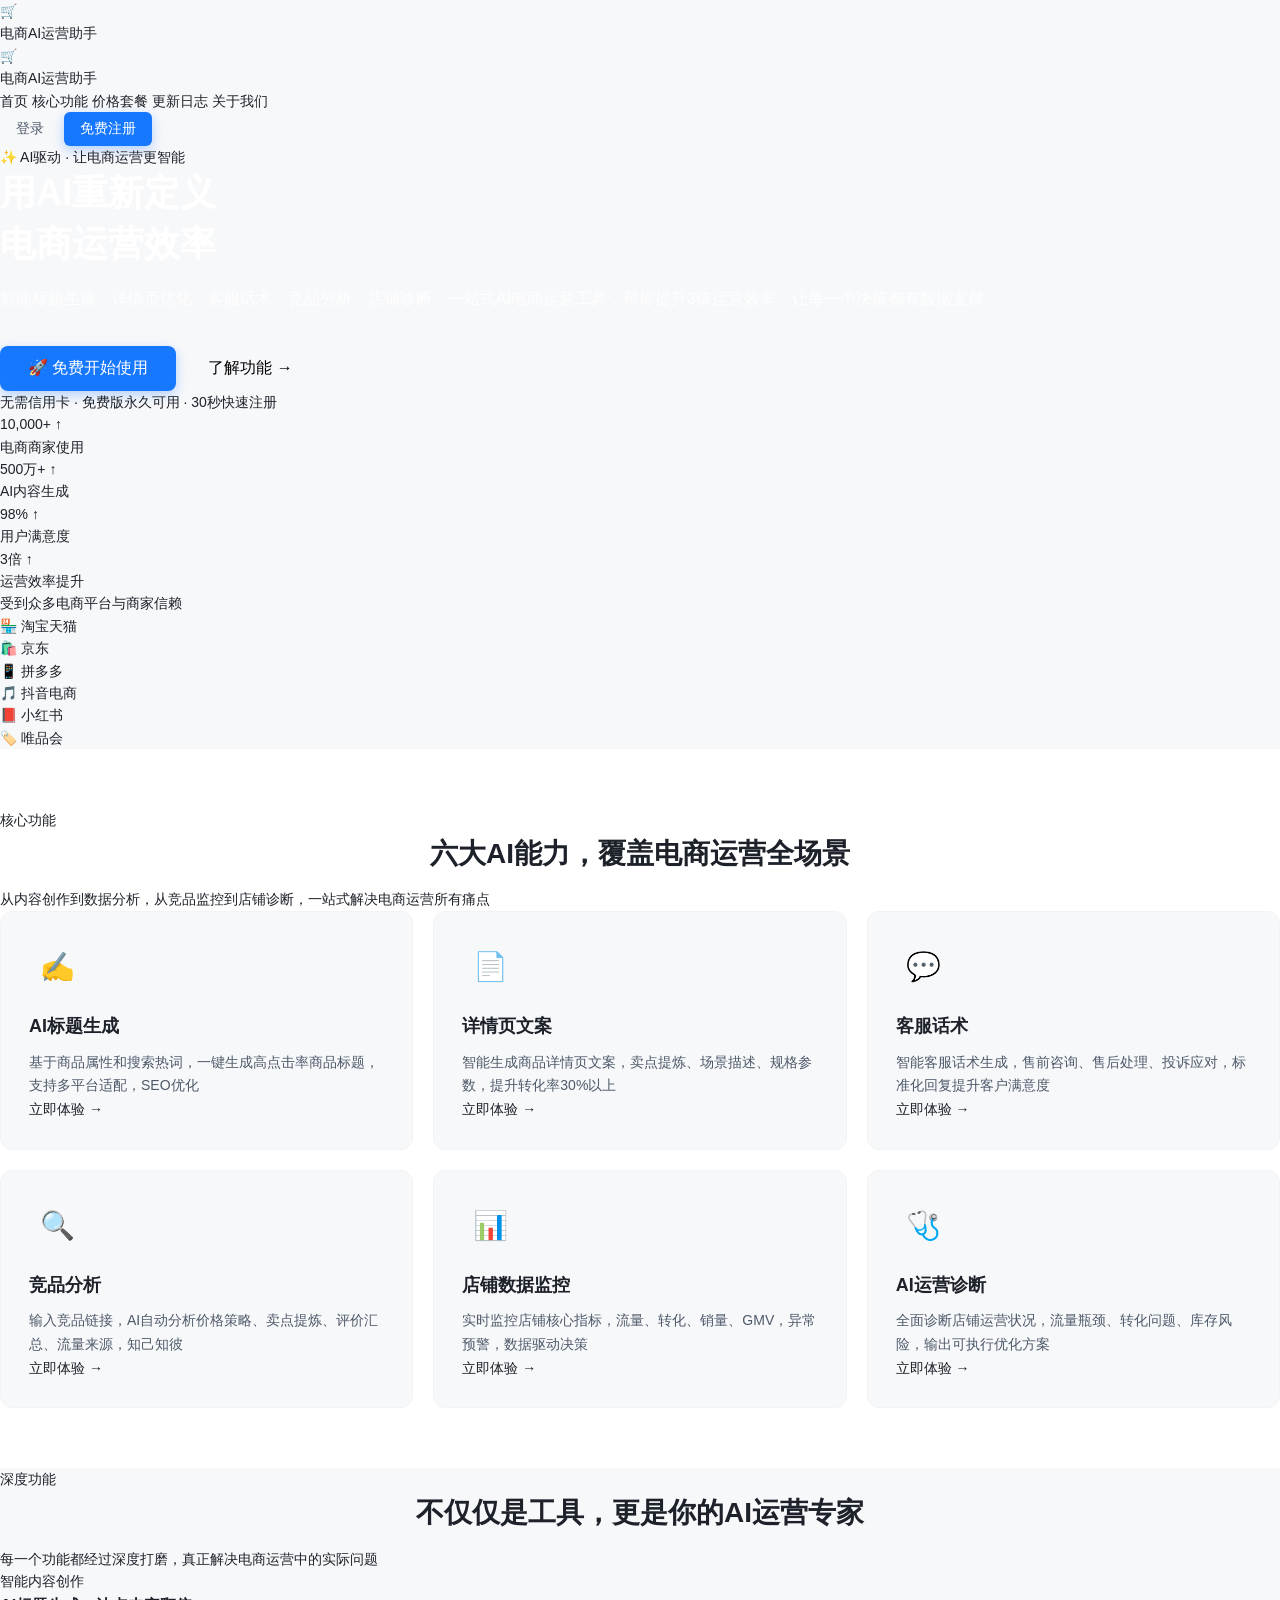
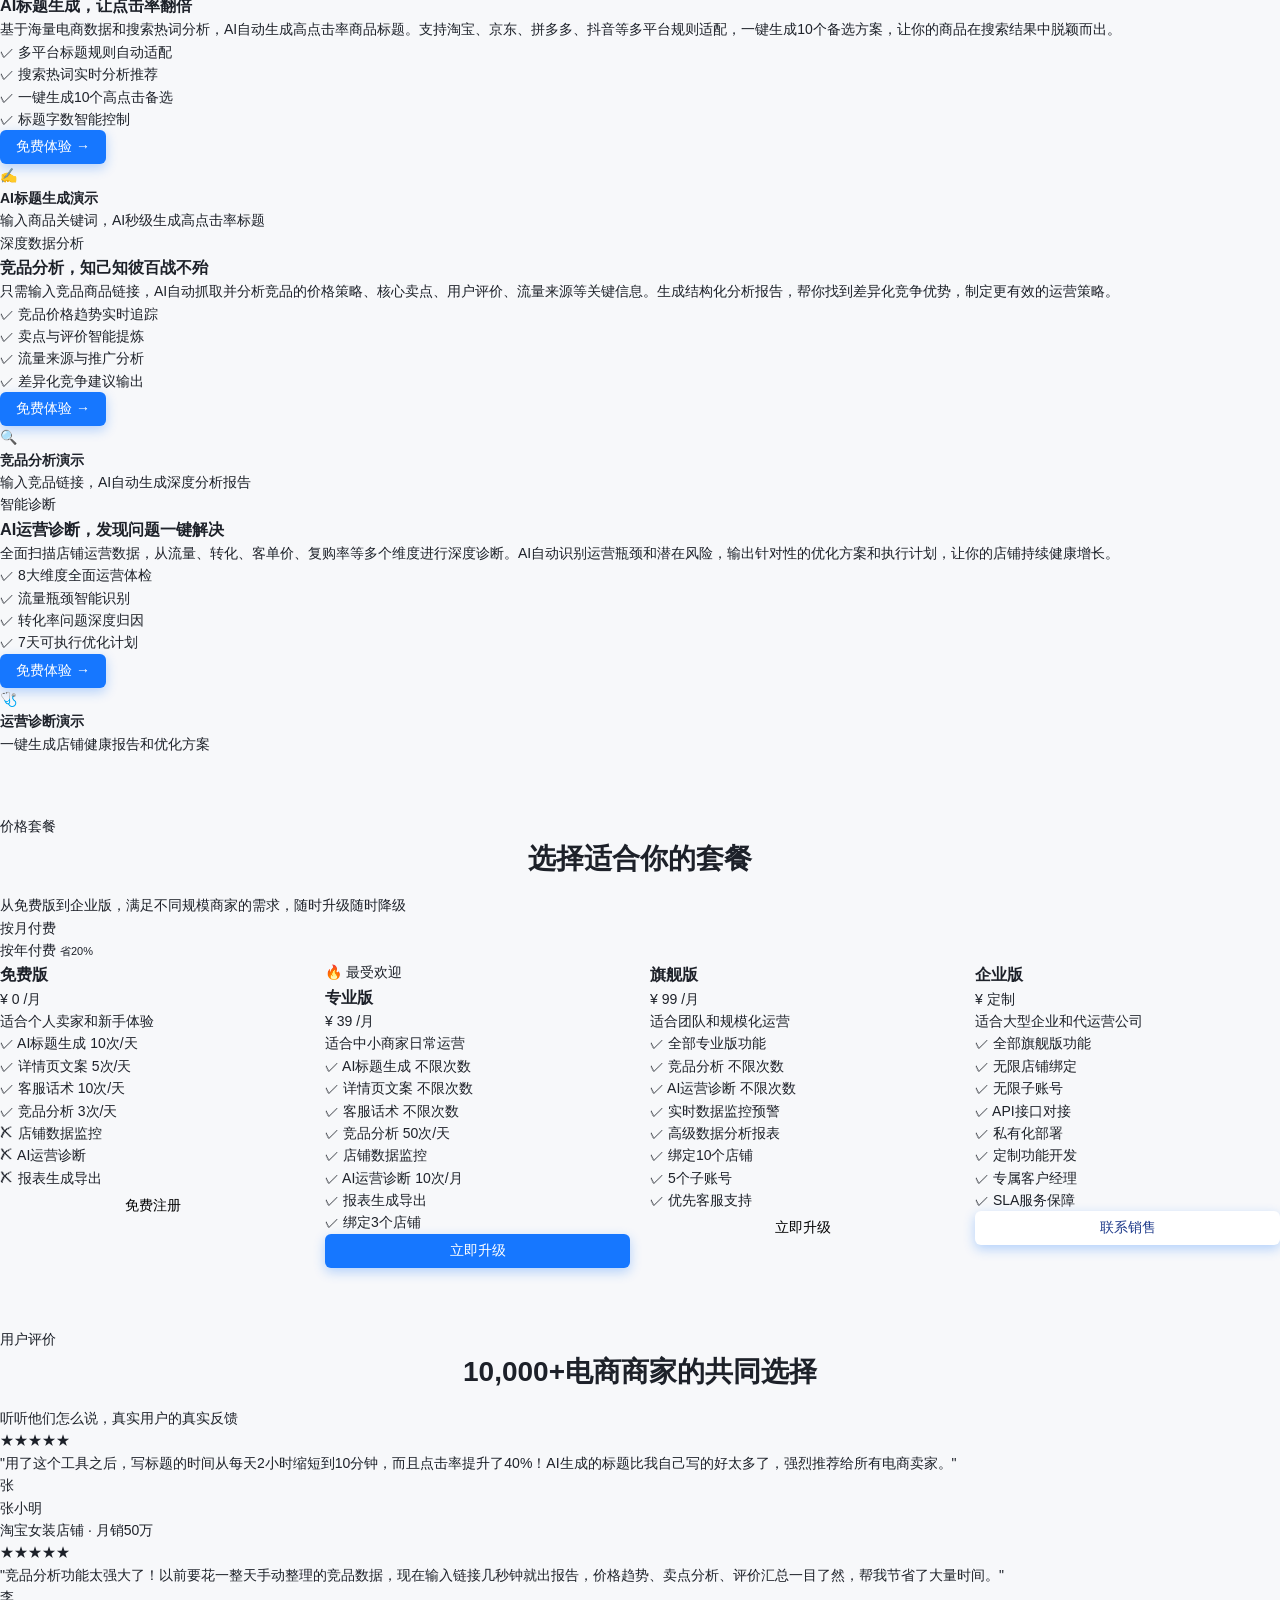
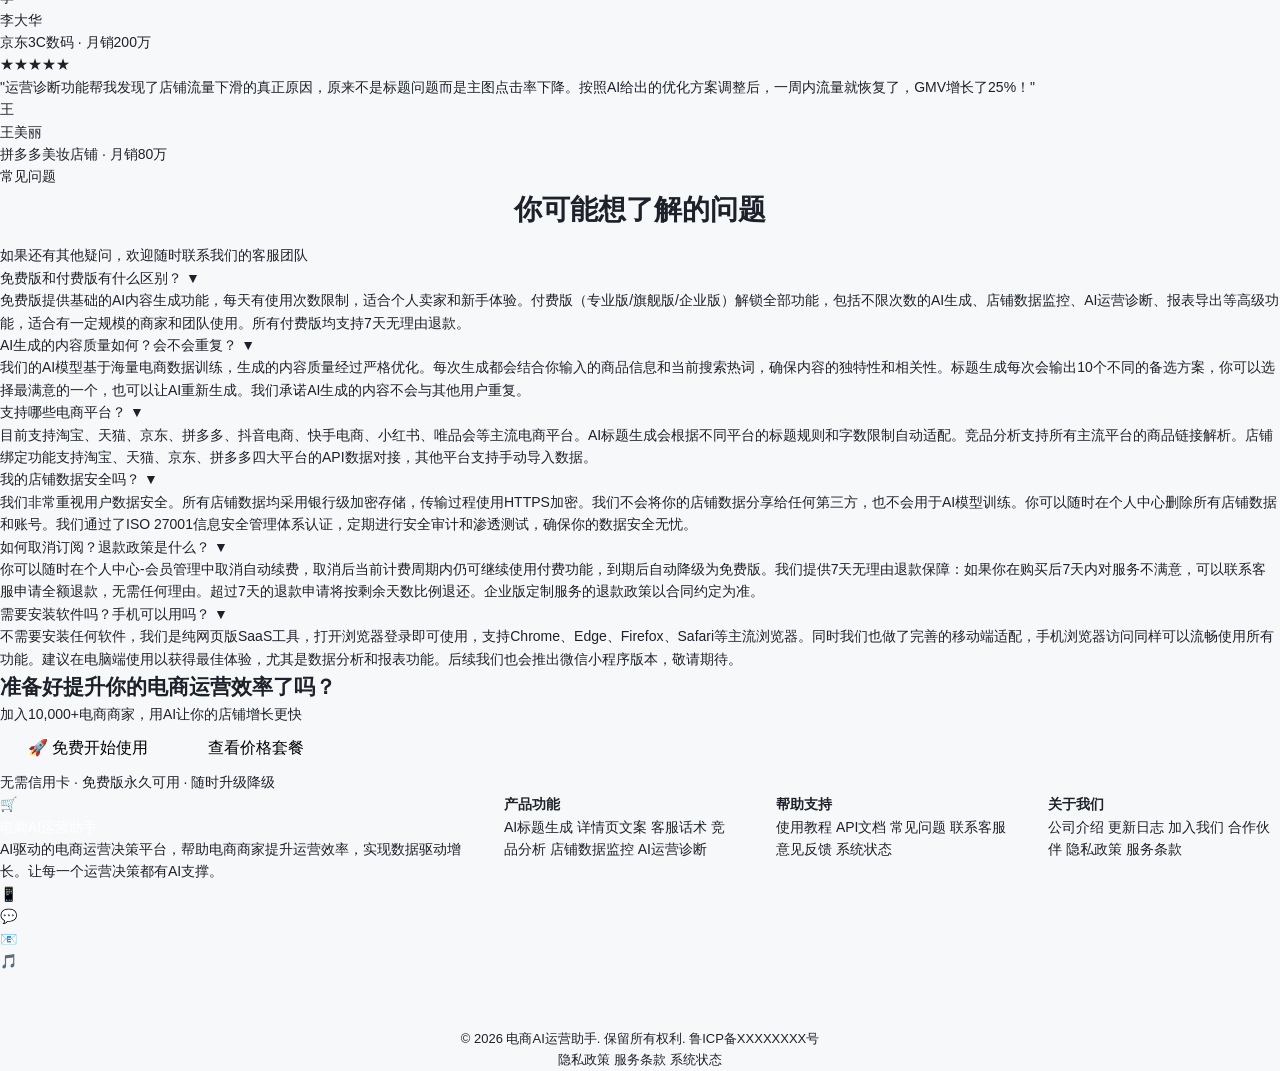
==== commit d76c88be: "Add files via upload" ====
--- a/index.html
+++ b/index.html
@@ -1,1457 +1,3693 @@
 <!DOCTYPE html>
 <html lang="zh-CN">
 <head>
-    <meta charset="UTF-8">
-    <meta name="viewport" content="width=device-width, initial-scale=1.0">
-    <meta name="description" content="电商AI运营助手 - 一站式AI驱动的电商运营工具，标题生成、详情页优化、竞品分析、数据监控，解放卖家双手">
-    <meta name="keywords" content="电商AI,电商运营,标题生成,竞品分析,店铺运营,AI工具">
-    <title>电商AI运营助手 - 一站式AI电商运营工具</title>
-    <link rel="stylesheet" href="/static/css/style.css">
+  <meta charset="UTF-8">
+  <meta name="viewport" content="width=device-width, initial-scale=1.0">
+  <title>电商AI运营助手 - 智能电商运营决策平台</title>
+  <meta name="description" content="AI驱动的电商运营助手，智能标题生成、详情页优化、客服话术、竞品分析、店铺诊断，让电商运营更高效">
+  <link rel="stylesheet" href="/static/css/style.css">
 </head>
 <body>
-    <a href="#main-content" class="skip-link">跳过导航</a>
-
-    <!-- ==================== 首页 Landing Page ==================== -->
-    <div id="page-landing" class="page active">
-        <!-- 导航栏 -->
-        <nav class="landing-nav" id="landing-nav">
-            <div class="nav-container">
-                <div class="nav-logo" onclick="showPage('landing')">
-                    <div class="nav-logo-icon">🛒</div>
-                    <span class="nav-logo-text">电商AI运营助手</span>
-                </div>
-                <div class="nav-links">
-                    <span class="nav-link active" onclick="showPage('landing')">首页</span>
-                    <span class="nav-link" onclick="scrollToFeatures()">功能介绍</span>
-                    <span class="nav-link" onclick="showPage('pricing')">价格套餐</span>
-                    <span class="nav-link" onclick="showPage('help')">帮助中心</span>
-                </div>
-                <div class="nav-actions">
-                    <button class="btn btn-text" onclick="showPage('login')">登录</button>
-                    <button class="btn btn-primary" onclick="showPage('register')">免费注册 →</button>
-                </div>
-            </div>
-        </nav>
-
-        <!-- Hero主视觉区 -->
-        <section class="hero-section">
-            <div class="hero-container">
-                <div class="hero-badge">
-                    <span>✨</span>
-                    <span>AI驱动 · 电商卖家必备工具</span>
-                </div>
-                <h1 class="hero-title">
-                    一站式<span class="gradient-text">电商AI运营助手</span><br>
-                    解放卖家双手，提升运营效率
-                </h1>
-                <p class="hero-subtitle">
-                    从商品标题生成到竞品数据分析，从客服话术到运营诊断报告，AI全方位赋能你的电商店铺，让运营更简单高效
-                </p>
-                <div class="hero-buttons">
-                    <button class="btn btn-primary btn-lg" onclick="showPage('register')">
-                        立即免费试用 →
-                    </button>
-                    <button class="btn btn-outline btn-lg" onclick="scrollToFeatures()">
-                        查看功能详情
-                    </button>
-                </div>
-                <div class="hero-stats">
-                    <div class="hero-stat">
-                        <div class="hero-stat-value">
-                            <span class="up">↑</span> +35%
-                        </div>
-                        <div class="hero-stat-label">平均销量提升</div>
+
+<!-- 页面加载动画 -->
+<div class="page-loader" id="pageLoader">
+  <div class="page-loader-logo">🛒</div>
+  <div class="page-loader-text">电商AI运营助手</div>
+  <div class="page-loader-bar"><div class="page-loader-bar-fill"></div></div>
+</div>
+
+<!-- ==================== 首页 Landing Page ==================== -->
+<div id="page-home" class="page active">
+
+  <!-- 导航栏 -->
+  <nav class="landing-nav" id="landingNav">
+    <div class="nav-container">
+      <div class="nav-logo" onclick="showPage('home')">
+        <div class="nav-logo-icon">🛒</div>
+        <span class="nav-logo-text">电商AI运营助手</span>
+      </div>
+      <div class="nav-links">
+        <span class="nav-link active" onclick="scrollToSection('hero')">首页</span>
+        <span class="nav-link" onclick="scrollToSection('features')">核心功能</span>
+        <span class="nav-link" onclick="scrollToSection('pricing')">价格套餐</span>
+        <span class="nav-link" onclick="showPage('changelog')">更新日志</span>
+        <span class="nav-link" onclick="showPage('about')">关于我们</span>
+      </div>
+      <div class="nav-actions">
+        <button class="btn btn-ghost btn-md" onclick="showPage('login')">登录</button>
+        <button class="btn btn-primary btn-md" onclick="showPage('register')">免费注册</button>
+      </div>
+    </div>
+  </nav>
+
+  <!-- Hero主视觉区 -->
+  <section class="hero-section" id="hero">
+    <div class="hero-glow-1"></div>
+    <div class="hero-glow-2"></div>
+    <div class="hero-container">
+      <div class="hero-badge">✨ AI驱动 · 让电商运营更智能</div>
+      <h1 class="hero-title">用AI重新定义<br><span class="gradient-text">电商运营效率</span></h1>
+      <p class="hero-subtitle">智能标题生成、详情页优化、客服话术、竞品分析、店铺诊断，一站式AI电商运营工具，帮你提升3倍运营效率，让每一个决策都有数据支撑</p>
+      <div class="hero-buttons">
+        <button class="btn btn-primary btn-lg" onclick="showPage('register')">🚀 免费开始使用</button>
+        <button class="btn btn-secondary btn-lg" onclick="scrollToSection('features')">了解功能 →</button>
+      </div>
+      <p class="hero-note">无需信用卡 · 免费版永久可用 · 30秒快速注册</p>
+
+      <div class="hero-stats">
+        <div class="hero-stat">
+          <div class="hero-stat-value">10,000+ <span class="up">↑</span></div>
+          <div class="hero-stat-label">电商商家使用</div>
+        </div>
+        <div class="hero-stat-divider"></div>
+        <div class="hero-stat">
+          <div class="hero-stat-value">500万+ <span class="up">↑</span></div>
+          <div class="hero-stat-label">AI内容生成</div>
+        </div>
+        <div class="hero-stat-divider"></div>
+        <div class="hero-stat">
+          <div class="hero-stat-value">98% <span class="up">↑</span></div>
+          <div class="hero-stat-label">用户满意度</div>
+        </div>
+        <div class="hero-stat-divider"></div>
+        <div class="hero-stat">
+          <div class="hero-stat-value">3倍 <span class="up">↑</span></div>
+          <div class="hero-stat-label">运营效率提升</div>
+        </div>
+      </div>
+    </div>
+  </section>
+
+  <!-- 信任背书条 -->
+  <section class="trust-section">
+    <div class="section-container">
+      <p class="trust-title">受到众多电商平台与商家信赖</p>
+      <div class="trust-logos">
+        <div class="trust-logo">🏪 淘宝天猫</div>
+        <div class="trust-logo">🛍️ 京东</div>
+        <div class="trust-logo">📱 拼多多</div>
+        <div class="trust-logo">🎵 抖音电商</div>
+        <div class="trust-logo">📕 小红书</div>
+        <div class="trust-logo">🏷️ 唯品会</div>
+      </div>
+    </div>
+  </section>
+
+  <!-- 六大核心功能区 -->
+  <section class="features-section" id="features">
+    <div class="section-container">
+      <div class="section-header">
+        <span class="tag tag-primary section-tag">核心功能</span>
+        <h2 class="section-title">六大AI能力，覆盖电商运营全场景</h2>
+        <p class="section-subtitle">从内容创作到数据分析，从竞品监控到店铺诊断，一站式解决电商运营所有痛点</p>
+      </div>
+
+      <div class="features-grid">
+        <div class="feature-card reveal-scale reveal-delay-1" onclick="showPage('register')">
+          <div class="feature-icon blue">✍️</div>
+          <h3 class="feature-title">AI标题生成</h3>
+          <p class="feature-desc">基于商品属性和搜索热词，一键生成高点击率商品标题，支持多平台适配，SEO优化</p>
+          <span class="feature-link">立即体验 →</span>
+        </div>
+
+        <div class="feature-card reveal-scale reveal-delay-2" onclick="showPage('register')">
+          <div class="feature-icon purple">📄</div>
+          <h3 class="feature-title">详情页文案</h3>
+          <p class="feature-desc">智能生成商品详情页文案，卖点提炼、场景描述、规格参数，提升转化率30%以上</p>
+          <span class="feature-link">立即体验 →</span>
+        </div>
+
+        <div class="feature-card reveal-scale reveal-delay-3" onclick="showPage('register')">
+          <div class="feature-icon green">💬</div>
+          <h3 class="feature-title">客服话术</h3>
+          <p class="feature-desc">智能客服话术生成，售前咨询、售后处理、投诉应对，标准化回复提升客户满意度</p>
+          <span class="feature-link">立即体验 →</span>
+        </div>
+
+        <div class="feature-card reveal-scale reveal-delay-1" onclick="showPage('register')">
+          <div class="feature-icon orange">🔍</div>
+          <h3 class="feature-title">竞品分析</h3>
+          <p class="feature-desc">输入竞品链接，AI自动分析价格策略、卖点提炼、评价汇总、流量来源，知己知彼</p>
+          <span class="feature-link">立即体验 →</span>
+        </div>
+
+        <div class="feature-card reveal-scale reveal-delay-2" onclick="showPage('register')">
+          <div class="feature-icon cyan">📊</div>
+          <h3 class="feature-title">店铺数据监控</h3>
+          <p class="feature-desc">实时监控店铺核心指标，流量、转化、销量、GMV，异常预警，数据驱动决策</p>
+          <span class="feature-link">立即体验 →</span>
+        </div>
+
+        <div class="feature-card reveal-scale reveal-delay-3" onclick="showPage('register')">
+          <div class="feature-icon pink">🩺</div>
+          <h3 class="feature-title">AI运营诊断</h3>
+          <p class="feature-desc">全面诊断店铺运营状况，流量瓶颈、转化问题、库存风险，输出可执行优化方案</p>
+          <span class="feature-link">立即体验 →</span>
+        </div>
+      </div>
+    </div>
+  </section>
+
+  <!-- 功能详情展示区 -->
+  <section class="feature-detail-section">
+    <div class="section-container">
+      <div class="section-header">
+        <span class="tag tag-purple section-tag">深度功能</span>
+        <h2 class="section-title">不仅仅是工具，更是你的AI运营专家</h2>
+        <p class="section-subtitle">每一个功能都经过深度打磨，真正解决电商运营中的实际问题</p>
+      </div>
+
+      <!-- 功能详情1 -->
+      <div class="feature-detail-row">
+        <div class="feature-detail-text">
+          <span class="tag tag-primary">智能内容创作</span>
+          <h3 class="feature-detail-title">AI标题生成，让点击率翻倍</h3>
+          <p class="feature-detail-desc">基于海量电商数据和搜索热词分析，AI自动生成高点击率商品标题。支持淘宝、京东、拼多多、抖音等多平台规则适配，一键生成10个备选方案，让你的商品在搜索结果中脱颖而出。</p>
+          <div class="feature-detail-list">
+            <div class="feature-detail-list-item"><span class="check">✓</span> 多平台标题规则自动适配</div>
+            <div class="feature-detail-list-item"><span class="check">✓</span> 搜索热词实时分析推荐</div>
+            <div class="feature-detail-list-item"><span class="check">✓</span> 一键生成10个高点击备选</div>
+            <div class="feature-detail-list-item"><span class="check">✓</span> 标题字数智能控制</div>
+          </div>
+          <button class="btn btn-primary btn-md" onclick="showPage('register')">免费体验 →</button>
+        </div>
+        <div class="feature-detail-visual">
+          <div class="feature-detail-visual-card">
+            <div class="feature-detail-visual-icon">✍️</div>
+            <h4 class="feature-detail-visual-title">AI标题生成演示</h4>
+            <p class="feature-detail-visual-desc">输入商品关键词，AI秒级生成高点击率标题</p>
+          </div>
+        </div>
+      </div>
+
+      <!-- 功能详情2 -->
+      <div class="feature-detail-row reverse">
+        <div class="feature-detail-text">
+          <span class="tag tag-purple">深度数据分析</span>
+          <h3 class="feature-detail-title">竞品分析，知己知彼百战不殆</h3>
+          <p class="feature-detail-desc">只需输入竞品商品链接，AI自动抓取并分析竞品的价格策略、核心卖点、用户评价、流量来源等关键信息。生成结构化分析报告，帮你找到差异化竞争优势，制定更有效的运营策略。</p>
+          <div class="feature-detail-list">
+            <div class="feature-detail-list-item"><span class="check">✓</span> 竞品价格趋势实时追踪</div>
+            <div class="feature-detail-list-item"><span class="check">✓</span> 卖点与评价智能提炼</div>
+            <div class="feature-detail-list-item"><span class="check">✓</span> 流量来源与推广分析</div>
+            <div class="feature-detail-list-item"><span class="check">✓</span> 差异化竞争建议输出</div>
+          </div>
+          <button class="btn btn-primary btn-md" onclick="showPage('register')">免费体验 →</button>
+        </div>
+        <div class="feature-detail-visual">
+          <div class="feature-detail-visual-card">
+            <div class="feature-detail-visual-icon">🔍</div>
+            <h4 class="feature-detail-visual-title">竞品分析演示</h4>
+            <p class="feature-detail-visual-desc">输入竞品链接，AI自动生成深度分析报告</p>
+          </div>
+        </div>
+      </div>
+
+      <!-- 功能详情3 -->
+      <div class="feature-detail-row">
+        <div class="feature-detail-text">
+          <span class="tag tag-success">智能诊断</span>
+          <h3 class="feature-detail-title">AI运营诊断，发现问题一键解决</h3>
+          <p class="feature-detail-desc">全面扫描店铺运营数据，从流量、转化、客单价、复购率等多个维度进行深度诊断。AI自动识别运营瓶颈和潜在风险，输出针对性的优化方案和执行计划，让你的店铺持续健康增长。</p>
+          <div class="feature-detail-list">
+            <div class="feature-detail-list-item"><span class="check">✓</span> 8大维度全面运营体检</div>
+            <div class="feature-detail-list-item"><span class="check">✓</span> 流量瓶颈智能识别</div>
+            <div class="feature-detail-list-item"><span class="check">✓</span> 转化率问题深度归因</div>
+            <div class="feature-detail-list-item"><span class="check">✓</span> 7天可执行优化计划</div>
+          </div>
+          <button class="btn btn-primary btn-md" onclick="showPage('register')">免费体验 →</button>
+        </div>
+        <div class="feature-detail-visual">
+          <div class="feature-detail-visual-card">
+            <div class="feature-detail-visual-icon">🩺</div>
+            <h4 class="feature-detail-visual-title">运营诊断演示</h4>
+            <p class="feature-detail-visual-desc">一键生成店铺健康报告和优化方案</p>
+          </div>
+        </div>
+      </div>
+    </div>
+  </section>
+
+  <!-- 价格套餐区 -->
+  <section class="pricing-section" id="pricing">
+    <div class="section-container">
+      <div class="section-header">
+        <span class="tag tag-primary section-tag">价格套餐</span>
+        <h2 class="section-title">选择适合你的套餐</h2>
+        <p class="section-subtitle">从免费版到企业版，满足不同规模商家的需求，随时升级随时降级</p>
+      </div>
+
+      <div class="pricing-toggle">
+        <span class="pricing-toggle-label active" id="monthlyLabel" onclick="setPricingMode('monthly')">按月付费</span>
+        <div class="pricing-toggle-switch" id="pricingToggle" onclick="togglePricingMode()"></div>
+        <span class="pricing-toggle-label" id="yearlyLabel" onclick="setPricingMode('yearly')">按年付费 <span class="tag tag-success" style="font-size:11px;">省20%</span></span>
+      </div>
+
+      <div class="pricing-grid">
+        <!-- 免费版 -->
+        <div class="pricing-card reveal-scale reveal-delay-1">
+          <h3 class="pricing-name">免费版</h3>
+          <div class="pricing-price">
+            <span class="currency">¥</span>
+            <span class="amount">0</span>
+            <span class="period">/月</span>
+          </div>
+          <p class="pricing-desc">适合个人卖家和新手体验</p>
+          <div class="pricing-divider"></div>
+          <div class="pricing-features">
+            <div class="pricing-feature included"><span class="pricing-feature-icon check">✓</span> AI标题生成 10次/天</div>
+            <div class="pricing-feature included"><span class="pricing-feature-icon check">✓</span> 详情页文案 5次/天</div>
+            <div class="pricing-feature included"><span class="pricing-feature-icon check">✓</span> 客服话术 10次/天</div>
+            <div class="pricing-feature included"><span class="pricing-feature-icon check">✓</span> 竞品分析 3次/天</div>
+            <div class="pricing-feature excluded"><span class="pricing-feature-icon cross">✗</span> 店铺数据监控</div>
+            <div class="pricing-feature excluded"><span class="pricing-feature-icon cross">✗</span> AI运营诊断</div>
+            <div class="pricing-feature excluded"><span class="pricing-feature-icon cross">✗</span> 报表生成导出</div>
+          </div>
+          <button class="btn btn-secondary btn-md btn-block" onclick="showPage('register')">免费注册</button>
+        </div>
+
+        <!-- 专业版 -->
+        <div class="pricing-card recommended reveal-scale reveal-delay-2">
+          <div class="pricing-badge">🔥 最受欢迎</div>
+          <h3 class="pricing-name">专业版</h3>
+          <div class="pricing-price">
+            <span class="currency">¥</span>
+            <span class="amount" id="proPrice">39</span>
+            <span class="period" id="proPeriod">/月</span>
+          </div>
+          <p class="pricing-desc">适合中小商家日常运营</p>
+          <div class="pricing-divider"></div>
+          <div class="pricing-features">
+            <div class="pricing-feature included"><span class="pricing-feature-icon check">✓</span> AI标题生成 不限次数</div>
+            <div class="pricing-feature included"><span class="pricing-feature-icon check">✓</span> 详情页文案 不限次数</div>
+            <div class="pricing-feature included"><span class="pricing-feature-icon check">✓</span> 客服话术 不限次数</div>
+            <div class="pricing-feature included"><span class="pricing-feature-icon check">✓</span> 竞品分析 50次/天</div>
+            <div class="pricing-feature included"><span class="pricing-feature-icon check">✓</span> 店铺数据监控</div>
+            <div class="pricing-feature included"><span class="pricing-feature-icon check">✓</span> AI运营诊断 10次/月</div>
+            <div class="pricing-feature included"><span class="pricing-feature-icon check">✓</span> 报表生成导出</div>
+            <div class="pricing-feature included"><span class="pricing-feature-icon check">✓</span> 绑定3个店铺</div>
+          </div>
+          <button class="btn btn-primary btn-md btn-block" onclick="showPage('register')">立即升级</button>
+        </div>
+
+        <!-- 旗舰版 -->
+        <div class="pricing-card reveal-scale reveal-delay-3">
+          <h3 class="pricing-name">旗舰版</h3>
+          <div class="pricing-price">
+            <span class="currency">¥</span>
+            <span class="amount" id="ultimatePrice">99</span>
+            <span class="period" id="ultimatePeriod">/月</span>
+          </div>
+          <p class="pricing-desc">适合团队和规模化运营</p>
+          <div class="pricing-divider"></div>
+          <div class="pricing-features">
+            <div class="pricing-feature included"><span class="pricing-feature-icon check">✓</span> 全部专业版功能</div>
+            <div class="pricing-feature included"><span class="pricing-feature-icon check">✓</span> 竞品分析 不限次数</div>
+            <div class="pricing-feature included"><span class="pricing-feature-icon check">✓</span> AI运营诊断 不限次数</div>
+            <div class="pricing-feature included"><span class="pricing-feature-icon check">✓</span> 实时数据监控预警</div>
+            <div class="pricing-feature included"><span class="pricing-feature-icon check">✓</span> 高级数据分析报表</div>
+            <div class="pricing-feature included"><span class="pricing-feature-icon check">✓</span> 绑定10个店铺</div>
+            <div class="pricing-feature included"><span class="pricing-feature-icon check">✓</span> 5个子账号</div>
+            <div class="pricing-feature included"><span class="pricing-feature-icon check">✓</span> 优先客服支持</div>
+          </div>
+          <button class="btn btn-secondary btn-md btn-block" onclick="showPage('register')">立即升级</button>
+        </div>
+
+        <!-- 企业版 -->
+        <div class="pricing-card enterprise reveal-scale reveal-delay-4">
+          <h3 class="pricing-name">企业版</h3>
+          <div class="pricing-price">
+            <span class="currency">¥</span>
+            <span class="amount">定制</span>
+          </div>
+          <p class="pricing-desc">适合大型企业和代运营公司</p>
+          <div class="pricing-divider"></div>
+          <div class="pricing-features">
+            <div class="pricing-feature included"><span class="pricing-feature-icon check">✓</span> 全部旗舰版功能</div>
+            <div class="pricing-feature included"><span class="pricing-feature-icon check">✓</span> 无限店铺绑定</div>
+            <div class="pricing-feature included"><span class="pricing-feature-icon check">✓</span> 无限子账号</div>
+            <div class="pricing-feature included"><span class="pricing-feature-icon check">✓</span> API接口对接</div>
+            <div class="pricing-feature included"><span class="pricing-feature-icon check">✓</span> 私有化部署</div>
+            <div class="pricing-feature included"><span class="pricing-feature-icon check">✓</span> 定制功能开发</div>
+            <div class="pricing-feature included"><span class="pricing-feature-icon check">✓</span> 专属客户经理</div>
+            <div class="pricing-feature included"><span class="pricing-feature-icon check">✓</span> SLA服务保障</div>
+          </div>
+          <button class="btn btn-primary btn-md btn-block" style="background:#fff;color:#1E3A8A;" onclick="showToast('info','请联系客服咨询企业版方案')">联系销售</button>
+        </div>
+      </div>
+    </div>
+  </section>
+
+  <!-- 用户评价区 -->
+  <section class="testimonials-section">
+    <div class="section-container">
+      <div class="section-header">
+        <span class="tag tag-warning section-tag">用户评价</span>
+        <h2 class="section-title">10,000+电商商家的共同选择</h2>
+        <p class="section-subtitle">听听他们怎么说，真实用户的真实反馈</p>
+      </div>
+
+      <div class="testimonials-grid">
+        <div class="testimonial-card reveal-scale reveal-delay-1">
+          <div class="testimonial-stars">★★★★★</div>
+          <p class="testimonial-content">"用了这个工具之后，写标题的时间从每天2小时缩短到10分钟，而且点击率提升了40%！AI生成的标题比我自己写的好太多了，强烈推荐给所有电商卖家。"</p>
+          <div class="testimonial-user">
+            <div class="testimonial-avatar">张</div>
+            <div class="testimonial-info">
+              <div class="testimonial-name">张小明</div>
+              <div class="testimonial-shop">淘宝女装店铺 · 月销50万</div>
+            </div>
+          </div>
+        </div>
+
+        <div class="testimonial-card">
+          <div class="testimonial-stars">★★★★★</div>
+          <p class="testimonial-content">"竞品分析功能太强大了！以前要花一整天手动整理的竞品数据，现在输入链接几秒钟就出报告，价格趋势、卖点分析、评价汇总一目了然，帮我节省了大量时间。"</p>
+          <div class="testimonial-user">
+            <div class="testimonial-avatar">李</div>
+            <div class="testimonial-info">
+              <div class="testimonial-name">李大华</div>
+              <div class="testimonial-shop">京东3C数码 · 月销200万</div>
+            </div>
+          </div>
+        </div>
+
+        <div class="testimonial-card">
+          <div class="testimonial-stars">★★★★★</div>
+          <p class="testimonial-content">"运营诊断功能帮我发现了店铺流量下滑的真正原因，原来不是标题问题而是主图点击率下降。按照AI给出的优化方案调整后，一周内流量就恢复了，GMV增长了25%！"</p>
+          <div class="testimonial-user">
+            <div class="testimonial-avatar">王</div>
+            <div class="testimonial-info">
+              <div class="testimonial-name">王美丽</div>
+              <div class="testimonial-shop">拼多多美妆店铺 · 月销80万</div>
+            </div>
+          </div>
+        </div>
+      </div>
+    </div>
+  </section>
+
+  <!-- FAQ常见问题区 -->
+  <section class="faq-section" id="faq">
+    <div class="section-container">
+      <div class="section-header">
+        <span class="tag tag-info section-tag">常见问题</span>
+        <h2 class="section-title">你可能想了解的问题</h2>
+        <p class="section-subtitle">如果还有其他疑问，欢迎随时联系我们的客服团队</p>
+      </div>
+
+      <div class="faq-list">
+        <div class="faq-item" onclick="toggleFaq(this)">
+          <div class="faq-question">
+            <span class="faq-question-text">免费版和付费版有什么区别？</span>
+            <span class="faq-question-icon">▼</span>
+          </div>
+          <div class="faq-answer">
+            <p class="faq-answer-text">免费版提供基础的AI内容生成功能，每天有使用次数限制，适合个人卖家和新手体验。付费版（专业版/旗舰版/企业版）解锁全部功能，包括不限次数的AI生成、店铺数据监控、AI运营诊断、报表导出等高级功能，适合有一定规模的商家和团队使用。所有付费版均支持7天无理由退款。</p>
+          </div>
+        </div>
+
+        <div class="faq-item" onclick="toggleFaq(this)">
+          <div class="faq-question">
+            <span class="faq-question-text">AI生成的内容质量如何？会不会重复？</span>
+            <span class="faq-question-icon">▼</span>
+          </div>
+          <div class="faq-answer">
+            <p class="faq-answer-text">我们的AI模型基于海量电商数据训练，生成的内容质量经过严格优化。每次生成都会结合你输入的商品信息和当前搜索热词，确保内容的独特性和相关性。标题生成每次会输出10个不同的备选方案，你可以选择最满意的一个，也可以让AI重新生成。我们承诺AI生成的内容不会与其他用户重复。</p>
+          </div>
+        </div>
+
+        <div class="faq-item" onclick="toggleFaq(this)">
+          <div class="faq-question">
+            <span class="faq-question-text">支持哪些电商平台？</span>
+            <span class="faq-question-icon">▼</span>
+          </div>
+          <div class="faq-answer">
+            <p class="faq-answer-text">目前支持淘宝、天猫、京东、拼多多、抖音电商、快手电商、小红书、唯品会等主流电商平台。AI标题生成会根据不同平台的标题规则和字数限制自动适配。竞品分析支持所有主流平台的商品链接解析。店铺绑定功能支持淘宝、天猫、京东、拼多多四大平台的API数据对接，其他平台支持手动导入数据。</p>
+          </div>
+        </div>
+
+        <div class="faq-item" onclick="toggleFaq(this)">
+          <div class="faq-question">
+            <span class="faq-question-text">我的店铺数据安全吗？</span>
+            <span class="faq-question-icon">▼</span>
+          </div>
+          <div class="faq-answer">
+            <p class="faq-answer-text">我们非常重视用户数据安全。所有店铺数据均采用银行级加密存储，传输过程使用HTTPS加密。我们不会将你的店铺数据分享给任何第三方，也不会用于AI模型训练。你可以随时在个人中心删除所有店铺数据和账号。我们通过了ISO 27001信息安全管理体系认证，定期进行安全审计和渗透测试，确保你的数据安全无忧。</p>
+          </div>
+        </div>
+
+        <div class="faq-item" onclick="toggleFaq(this)">
+          <div class="faq-question">
+            <span class="faq-question-text">如何取消订阅？退款政策是什么？</span>
+            <span class="faq-question-icon">▼</span>
+          </div>
+          <div class="faq-answer">
+            <p class="faq-answer-text">你可以随时在个人中心-会员管理中取消自动续费，取消后当前计费周期内仍可继续使用付费功能，到期后自动降级为免费版。我们提供7天无理由退款保障：如果你在购买后7天内对服务不满意，可以联系客服申请全额退款，无需任何理由。超过7天的退款申请将按剩余天数比例退还。企业版定制服务的退款政策以合同约定为准。</p>
+          </div>
+        </div>
+
+        <div class="faq-item" onclick="toggleFaq(this)">
+          <div class="faq-question">
+            <span class="faq-question-text">需要安装软件吗？手机可以用吗？</span>
+            <span class="faq-question-icon">▼</span>
+          </div>
+          <div class="faq-answer">
+            <p class="faq-answer-text">不需要安装任何软件，我们是纯网页版SaaS工具，打开浏览器登录即可使用，支持Chrome、Edge、Firefox、Safari等主流浏览器。同时我们也做了完善的移动端适配，手机浏览器访问同样可以流畅使用所有功能。建议在电脑端使用以获得最佳体验，尤其是数据分析和报表功能。后续我们也会推出微信小程序版本，敬请期待。</p>
+          </div>
+        </div>
+      </div>
+    </div>
+  </section>
+
+  <!-- CTA行动号召区 -->
+  <section class="cta-section">
+    <div class="cta-card">
+      <div class="cta-content">
+        <h2 class="cta-title">准备好提升你的电商运营效率了吗？</h2>
+        <p class="cta-subtitle">加入10,000+电商商家，用AI让你的店铺增长更快</p>
+        <div class="cta-buttons">
+          <button class="btn btn-lg cta-btn-white" onclick="showPage('register')">🚀 免费开始使用</button>
+          <button class="btn btn-lg cta-btn-outline-white" onclick="scrollToSection('pricing')">查看价格套餐</button>
+        </div>
+        <p class="cta-note">无需信用卡 · 免费版永久可用 · 随时升级降级</p>
+      </div>
+    </div>
+  </section>
+
+  <!-- 页脚 -->
+  <footer class="footer">
+    <div class="footer-container">
+      <div class="footer-grid">
+        <div class="footer-brand">
+          <div class="nav-logo">
+            <div class="nav-logo-icon">🛒</div>
+            <span class="nav-logo-text" style="color:#fff;">电商AI运营助手</span>
+          </div>
+          <p class="footer-brand-desc">AI驱动的电商运营决策平台，帮助电商商家提升运营效率，实现数据驱动增长。让每一个运营决策都有AI支撑。</p>
+          <div class="footer-social">
+            <div class="footer-social-icon">📱</div>
+            <div class="footer-social-icon">💬</div>
+            <div class="footer-social-icon">📧</div>
+            <div class="footer-social-icon">🎵</div>
+          </div>
+        </div>
+
+        <div class="footer-column">
+          <h4 class="footer-column-title">产品功能</h4>
+          <div class="footer-links">
+            <span class="footer-link" onclick="showPage('register')">AI标题生成</span>
+            <span class="footer-link" onclick="showPage('register')">详情页文案</span>
+            <span class="footer-link" onclick="showPage('register')">客服话术</span>
+            <span class="footer-link" onclick="showPage('register')">竞品分析</span>
+            <span class="footer-link" onclick="showPage('register')">店铺数据监控</span>
+            <span class="footer-link" onclick="showPage('register')">AI运营诊断</span>
+          </div>
+        </div>
+
+        <div class="footer-column">
+          <h4 class="footer-column-title">帮助支持</h4>
+          <div class="footer-links">
+            <span class="footer-link" onclick="showToast('info','使用教程即将上线')">使用教程</span>
+            <span class="footer-link" onclick="showToast('info','API文档即将上线')">API文档</span>
+            <span class="footer-link" onclick="scrollToSection('faq')">常见问题</span>
+            <span class="footer-link" onclick="showPage('contact')">联系客服</span>
+            <span class="footer-link" onclick="showPage('dashboard');setTimeout(function(){switchAdminPage('feedback',document.querySelectorAll('.sidebar-nav-item')[20])},300)">意见反馈</span>
+            <span class="footer-link" onclick="showPage('status')">系统状态</span>
+          </div>
+        </div>
+
+        <div class="footer-column">
+          <h4 class="footer-column-title">关于我们</h4>
+          <div class="footer-links">
+            <span class="footer-link" onclick="showPage('about')">公司介绍</span>
+            <span class="footer-link" onclick="showPage('changelog')">更新日志</span>
+            <span class="footer-link" onclick="showToast('info','加入我们即将上线')">加入我们</span>
+            <span class="footer-link" onclick="showToast('info','合作伙伴即将上线')">合作伙伴</span>
+            <span class="footer-link" onclick="showPage('privacy')">隐私政策</span>
+            <span class="footer-link" onclick="showPage('terms')">服务条款</span>
+          </div>
+        </div>
+      </div>
+
+      <div class="footer-bottom">
+        <p class="footer-copyright">© 2026 电商AI运营助手. 保留所有权利. 鲁ICP备XXXXXXXX号</p>
+        <div class="footer-bottom-links">
+          <span class="footer-bottom-link" onclick="showPage('privacy')">隐私政策</span>
+          <span class="footer-bottom-link" onclick="showPage('terms')">服务条款</span>
+          <span class="footer-bottom-link" onclick="showPage('status')">系统状态</span>
+        </div>
+      </div>
+    </div>
+  </footer>
+</div>
+
+<!-- ==================== 登录页 ==================== -->
+<div id="page-login" class="page auth-page">
+  <div class="auth-left">
+    <div class="auth-left-glow-1"></div>
+    <div class="auth-left-glow-2"></div>
+    <div class="auth-left-content">
+      <div class="auth-left-logo">
+        <div class="nav-logo-icon">🛒</div>
+        <span class="nav-logo-text">电商AI运营助手</span>
+      </div>
+      <h2 class="auth-left-title">欢迎回来<br>继续你的智能运营之旅</h2>
+      <p class="auth-left-subtitle">登录后即可使用全部AI功能，让电商运营更高效、更智能</p>
+      <div class="auth-left-features">
+        <div class="auth-left-feature">
+          <div class="auth-left-feature-icon">✓</div>
+          <span class="auth-left-feature-text">AI标题生成，点击率提升40%</span>
+        </div>
+        <div class="auth-left-feature">
+          <div class="auth-left-feature-icon">✓</div>
+          <span class="auth-left-feature-text">竞品深度分析，知己知彼</span>
+        </div>
+        <div class="auth-left-feature">
+          <div class="auth-left-feature-icon">✓</div>
+          <span class="auth-left-feature-text">店铺运营诊断，一键发现问题</span>
+        </div>
+      </div>
+    </div>
+    <div class="auth-left-bottom">
+      <div class="auth-left-avatars">
+        <div class="auth-left-avatar">张</div>
+        <div class="auth-left-avatar">李</div>
+        <div class="auth-left-avatar">王</div>
+      </div>
+      <span class="auth-left-users-text">10,000+商家正在使用</span>
+    </div>
+  </div>
+
+  <div class="auth-right">
+    <div class="auth-right-content">
+      <span class="auth-back" onclick="showPage('home')">← 返回首页</span>
+      <h2 class="auth-title">登录账号</h2>
+      <p class="auth-subtitle">欢迎回来，请输入你的账号信息</p>
+
+      <form id="loginForm" onsubmit="handleLogin(event)">
+        <div class="form-group">
+          <label class="form-label">手机号</label>
+          <div class="input-group">
+            <span class="input-icon">📱</span>
+            <input type="tel" class="form-input" id="loginPhone" placeholder="请输入手机号" maxlength="11" required autocomplete="tel">
+          </div>
+        </div>
+
+        <div class="form-group">
+          <label class="form-label">密码</label>
+          <div class="input-group">
+            <span class="input-icon">🔒</span>
+            <input type="password" class="form-input" id="loginPassword" placeholder="请输入密码" required autocomplete="current-password">
+            <span class="input-suffix">
+              <button type="button" class="btn btn-ghost btn-sm" onclick="togglePassword('loginPassword')" style="height:28px;padding:0 8px;">👁</button>
+            </span>
+          </div>
+        </div>
+
+        <div class="auth-options">
+          <label class="checkbox-label">
+            <input type="checkbox" id="rememberMe" checked> 记住我
+          </label>
+          <span class="auth-forgot" onclick="showToast('info','请联系客服重置密码')">忘记密码？</span>
+        </div>
+
+        <button type="submit" class="btn btn-primary btn-lg btn-block" id="loginBtn">登 录</button>
+      </form>
+
+      <div class="auth-divider">
+        <div class="auth-divider-line"></div>
+        <span class="auth-divider-text">其他登录方式</span>
+        <div class="auth-divider-line"></div>
+      </div>
+
+      <div class="auth-social">
+        <div class="auth-social-btn" onclick="showToast('info','微信登录即将上线')">💬</div>
+        <div class="auth-social-btn" onclick="showToast('info','支付宝登录即将上线')">💰</div>
+        <div class="auth-social-btn" onclick="showToast('info','抖音登录即将上线')">🎵</div>
+      </div>
+
+      <p class="auth-switch">还没有账号？ <a onclick="showPage('register')">立即注册</a></p>
+    </div>
+  </div>
+</div>
+
+<!-- ==================== 注册页 ==================== -->
+<div id="page-register" class="page auth-page">
+  <div class="auth-left">
+    <div class="auth-left-glow-1"></div>
+    <div class="auth-left-glow-2"></div>
+    <div class="auth-left-content">
+      <div class="auth-left-logo">
+        <div class="nav-logo-icon">🛒</div>
+        <span class="nav-logo-text">电商AI运营助手</span>
+      </div>
+      <h2 class="auth-left-title">开启你的<br>AI电商运营新时代</h2>
+      <p class="auth-left-subtitle">免费注册，立即体验AI驱动的电商运营工具，让你的店铺增长更快</p>
+      <div class="auth-left-features">
+        <div class="auth-left-feature">
+          <div class="auth-left-feature-icon">✓</div>
+          <span class="auth-left-feature-text">免费版永久可用，无需信用卡</span>
+        </div>
+        <div class="auth-left-feature">
+          <div class="auth-left-feature-icon">✓</div>
+          <span class="auth-left-feature-text">30秒快速注册，立即开始使用</span>
+        </div>
+        <div class="auth-left-feature">
+          <div class="auth-left-feature-icon">✓</div>
+          <span class="auth-left-feature-text">6大AI功能，覆盖运营全场景</span>
+        </div>
+      </div>
+    </div>
+    <div class="auth-left-bottom">
+      <div class="auth-left-avatars">
+        <div class="auth-left-avatar">张</div>
+        <div class="auth-left-avatar">李</div>
+        <div class="auth-left-avatar">王</div>
+      </div>
+      <span class="auth-left-users-text">加入10,000+电商商家</span>
+    </div>
+  </div>
+
+  <div class="auth-right">
+    <div class="auth-right-content">
+      <span class="auth-back" onclick="showPage('home')">← 返回首页</span>
+      <h2 class="auth-title">注册账号</h2>
+      <p class="auth-subtitle">创建账号，开启AI电商运营之旅</p>
+
+      <form id="registerForm" onsubmit="handleRegister(event)">
+        <div class="form-group">
+          <label class="form-label">手机号</label>
+          <div class="input-group">
+            <span class="input-icon">📱</span>
+            <input type="tel" class="form-input" id="regPhone" placeholder="请输入手机号" maxlength="11" required autocomplete="tel">
+          </div>
+        </div>
+
+        <div class="form-group">
+          <label class="form-label">验证码</label>
+          <div class="input-group">
+            <span class="input-icon">🔢</span>
+            <input type="text" class="form-input" id="regCode" placeholder="请输入6位验证码" maxlength="6" required style="padding-right:110px;" autocomplete="one-time-code">
+            <span class="input-suffix">
+              <button type="button" class="btn btn-primary btn-sm" id="sendCodeBtn" onclick="sendVerifyCode()" style="height:32px;padding:0 12px;font-size:12px;">获取验证码</button>
+            </span>
+          </div>
+        </div>
+
+        <div class="form-group">
+          <label class="form-label">设置密码</label>
+          <div class="input-group">
+            <span class="input-icon">🔒</span>
+            <input type="password" class="form-input" id="regPassword" placeholder="至少8位，含大小写字母和数字" required oninput="checkPasswordStrength(this.value)" autocomplete="new-password">
+            <span class="input-suffix">
+              <button type="button" class="btn btn-ghost btn-sm" onclick="togglePassword('regPassword')" style="height:28px;padding:0 8px;">👁</button>
+            </span>
+          </div>
+          <div class="password-strength" id="passwordStrength">
+            <div class="password-strength-bars">
+              <div class="password-strength-bar" id="psBar1"></div>
+              <div class="password-strength-bar" id="psBar2"></div>
+              <div class="password-strength-bar" id="psBar3"></div>
+              <div class="password-strength-bar" id="psBar4"></div>
+            </div>
+            <span class="password-strength-text" id="psText">请输入密码</span>
+          </div>
+        </div>
+
+        <div class="form-group">
+          <label class="form-label">确认密码</label>
+          <div class="input-group">
+            <span class="input-icon">🔒</span>
+            <input type="password" class="form-input" id="regPassword2" placeholder="请再次输入密码" required autocomplete="new-password">
+          </div>
+        </div>
+
+        <div class="form-group">
+          <label class="checkbox-label">
+            <input type="checkbox" id="agreeTerms" required> 我已阅读并同意 <a onclick="showToast('info','服务条款即将上线')" style="color:var(--primary-600);">《服务条款》</a> 和 <a onclick="showToast('info','隐私政策即将上线')" style="color:var(--primary-600);">《隐私政策》</a>
+          </label>
+        </div>
+
+        <button type="submit" class="btn btn-primary btn-lg btn-block" id="registerBtn">注 册</button>
+      </form>
+
+      <div class="auth-divider">
+        <div class="auth-divider-line"></div>
+        <span class="auth-divider-text">其他注册方式</span>
+        <div class="auth-divider-line"></div>
+      </div>
+
+      <div class="auth-social">
+        <div class="auth-social-btn" onclick="showToast('info','微信注册即将上线')">💬</div>
+        <div class="auth-social-btn" onclick="showToast('info','支付宝注册即将上线')">💰</div>
+        <div class="auth-social-btn" onclick="showToast('info','抖音注册即将上线')">🎵</div>
+      </div>
+
+      <p class="auth-switch">已有账号？ <a onclick="showPage('login')">立即登录</a></p>
+    </div>
+  </div>
+</div>
+
+<!-- ==================== 后台Dashboard ==================== -->
+<div id="page-dashboard" class="page">
+  <div class="dashboard-layout">
+
+    <!-- 侧边栏 -->
+    <aside class="sidebar" id="sidebar">
+      <div class="sidebar-logo" onclick="showPage('home')">
+        <div class="nav-logo-icon">🛒</div>
+        <span class="sidebar-logo-text">电商AI助手</span>
+      </div>
+
+      <!-- 用户信息卡 -->
+      <div class="sidebar-user-card">
+        <div class="sidebar-user-info">
+          <div class="sidebar-avatar" id="sidebarAvatar">陆</div>
+          <div style="flex:1;min-width:0;">
+            <div class="sidebar-user-name" id="sidebarUserName">用户</div>
+            <div class="sidebar-user-plan"><span class="tag tag-pro">PRO</span> 专业版</div>
+          </div>
+        </div>
+        <div class="sidebar-usage-bar">
+          <div class="sidebar-usage-fill" id="aiUsageFill" style="width:35%;"></div>
+        </div>
+        <div class="sidebar-usage-text">AI使用量 35/100 次</div>
+      </div>
+
+      <nav class="sidebar-nav">
+        <div class="sidebar-nav-group">
+          <div class="sidebar-nav-group-title">工作台</div>
+          <div class="sidebar-nav-item active" onclick="switchAdminPage('overview', this)">
+            <span class="sidebar-nav-icon">📊</span>
+            <span class="sidebar-nav-text">数据总看板</span>
+          </div>
+        </div>
+
+        <div class="sidebar-nav-group">
+          <div class="sidebar-nav-group-title">AI创作</div>
+          <div class="sidebar-nav-item" onclick="switchAdminPage('title-gen', this)">
+            <span class="sidebar-nav-icon">✍️</span>
+            <span class="sidebar-nav-text">AI标题生成</span>
+          </div>
+          <div class="sidebar-nav-item" onclick="switchAdminPage('detail-gen', this)">
+            <span class="sidebar-nav-icon">📄</span>
+            <span class="sidebar-nav-text">详情页文案</span>
+          </div>
+          <div class="sidebar-nav-item" onclick="switchAdminPage('service-gen', this)">
+            <span class="sidebar-nav-icon">💬</span>
+            <span class="sidebar-nav-text">客服话术</span>
+          </div>
+        </div>
+
+        <div class="sidebar-nav-group">
+          <div class="sidebar-nav-group-title">数据分析</div>
+          <div class="sidebar-nav-item" onclick="switchAdminPage('competitor', this)">
+            <span class="sidebar-nav-icon">🔍</span>
+            <span class="sidebar-nav-text">竞品分析</span>
+          </div>
+          <div class="sidebar-nav-item" onclick="switchAdminPage('shop-data', this)">
+            <span class="sidebar-nav-icon">📈</span>
+            <span class="sidebar-nav-text">店铺数据监控</span>
+          </div>
+          <div class="sidebar-nav-item" onclick="switchAdminPage('diagnosis', this)">
+            <span class="sidebar-nav-icon">🩺</span>
+            <span class="sidebar-nav-text">AI运营诊断</span>
+          </div>
+          <div class="sidebar-nav-item" onclick="switchAdminPage('report', this)">
+            <span class="sidebar-nav-icon">📋</span>
+            <span class="sidebar-nav-text">报表生成</span>
+          </div>
+        </div>
+
+        <div class="sidebar-nav-group">
+          <div class="sidebar-nav-group-title">账户管理</div>
+          <div class="sidebar-nav-item" onclick="switchAdminPage('shop-bind', this)">
+            <span class="sidebar-nav-icon">🏪</span>
+            <span class="sidebar-nav-text">店铺绑定</span>
+          </div>
+          <div class="sidebar-nav-item" onclick="switchAdminPage('membership', this)">
+            <span class="sidebar-nav-icon">💎</span>
+            <span class="sidebar-nav-text">会员升级</span>
+            <span class="sidebar-nav-badge"><span class="tag tag-pro">PRO</span></span>
+          </div>
+          <div class="sidebar-nav-item" onclick="switchAdminPage('profile', this)">
+            <span class="sidebar-nav-icon">👤</span>
+            <span class="sidebar-nav-text">个人中心</span>
+          </div>
+        </div>
+
+        <div class="sidebar-nav-group">
+          <div class="sidebar-nav-group-title">更多功能</div>
+          <div class="sidebar-nav-item" onclick="switchAdminPage('notifications', this)">
+            <span class="sidebar-nav-icon">🔔</span>
+            <span class="sidebar-nav-text">消息通知</span>
+            <span class="sidebar-nav-badge" style="background:var(--danger-500);color:#fff;font-size:10px;padding:1px 6px;border-radius:10px;">3</span>
+          </div>
+          <div class="sidebar-nav-item" onclick="switchAdminPage('history', this)">
+            <span class="sidebar-nav-icon">📜</span>
+            <span class="sidebar-nav-text">生成历史</span>
+          </div>
+          <div class="sidebar-nav-item" onclick="switchAdminPage('templates', this)">
+            <span class="sidebar-nav-icon">📦</span>
+            <span class="sidebar-nav-text">模板市场</span>
+          </div>
+          <div class="sidebar-nav-item" onclick="switchAdminPage('tasks', this)">
+            <span class="sidebar-nav-icon">⚡</span>
+            <span class="sidebar-nav-text">任务中心</span>
+          </div>
+        </div>
+
+        <div class="sidebar-nav-group">
+          <div class="sidebar-nav-group-title">账户与安全</div>
+          <div class="sidebar-nav-item" onclick="switchAdminPage('orders', this)">
+            <span class="sidebar-nav-icon">🧾</span>
+            <span class="sidebar-nav-text">订单记录</span>
+          </div>
+          <div class="sidebar-nav-item" onclick="switchAdminPage('invoices', this)">
+            <span class="sidebar-nav-icon">📄</span>
+            <span class="sidebar-nav-text">发票管理</span>
+          </div>
+          <div class="sidebar-nav-item" onclick="switchAdminPage('security', this)">
+            <span class="sidebar-nav-icon">🛡️</span>
+            <span class="sidebar-nav-text">安全中心</span>
+          </div>
+          <div class="sidebar-nav-item" onclick="switchAdminPage('invite', this)">
+            <span class="sidebar-nav-icon">🎁</span>
+            <span class="sidebar-nav-text">邀请好友</span>
+          </div>
+          <div class="sidebar-nav-item" onclick="switchAdminPage('coupons', this)">
+            <span class="sidebar-nav-icon">🎫</span>
+            <span class="sidebar-nav-text">我的优惠</span>
+          </div>
+          <div class="sidebar-nav-item" onclick="switchAdminPage('feedback', this)">
+            <span class="sidebar-nav-icon">💬</span>
+            <span class="sidebar-nav-text">意见反馈</span>
+          </div>
+        </div>
+      </nav>
+
+      <!-- 升级卡片 -->
+      <div class="sidebar-upgrade">
+        <div class="sidebar-upgrade-card">
+          <div class="sidebar-upgrade-title">🚀 升级旗舰版</div>
+          <div class="sidebar-upgrade-desc">解锁全部高级功能，不限次数使用</div>
+          <div class="sidebar-upgrade-btn" onclick="switchAdminPage('membership', document.querySelectorAll('.sidebar-nav-item')[10])">立即升级</div>
+        </div>
+      </div>
+    </aside>
+
+    <!-- 移动端侧边栏遮罩 -->
+    <div class="sidebar-overlay" onclick="toggleSidebar()"></div>
+
+    <!-- 主内容区 -->
+    <div class="main-content">
+      <!-- 顶部状态栏 -->
+      <header class="topbar">
+        <div class="topbar-left">
+          <div class="mobile-menu-btn" onclick="toggleSidebar()" title="菜单">☰</div>
+          <div class="topbar-breadcrumb">
+            <span>工作台</span>
+            <span>/</span>
+            <span class="current" id="currentPageName">数据总看板</span>
+          </div>
+        </div>
+
+        <div class="topbar-search">
+          <span class="topbar-search-icon">🔍</span>
+          <input type="text" placeholder="搜索功能、店铺、商品..." id="globalSearch" onkeydown="handleGlobalSearch(event)">
+          <span class="topbar-search-shortcut">Ctrl+K</span>
+        </div>
+
+        <div class="topbar-right">
+          <div class="topbar-icon-btn" onclick="showToast('info','帮助中心即将上线')" title="帮助">❓</div>
+          <div class="topbar-icon-btn" onclick="showNotifications()" title="通知">
+            🔔
+            <div class="topbar-notification-dot"></div>
+          </div>
+          <div class="topbar-user" onclick="showUserMenu()">
+            <div class="topbar-user-avatar" id="topbarAvatar">陆</div>
+            <span class="topbar-user-name" id="topbarUserName">用户</span>
+            <span style="color:var(--gray-400);font-size:12px;">▼</span>
+          </div>
+        </div>
+      </header>
+
+      <!-- 页面内容区 -->
+      <div class="page-content">
+
+        <!-- ===== 数据总看板 ===== -->
+        <div id="admin-overview" class="admin-page active">
+          <div class="page-header">
+            <div>
+              <h1 class="page-title">数据总看板</h1>
+              <p class="page-desc">实时监控店铺核心运营指标，数据驱动决策</p>
+            </div>
+            <div class="page-actions">
+              <select class="form-select" style="width:140px;" id="overviewShopSelect">
+                <option>全部店铺</option>
+                <option>淘宝旗舰店</option>
+                <option>京东专营店</option>
+              </select>
+              <select class="form-select" style="width:120px;" id="overviewTimeSelect">
+                <option>近7天</option>
+                <option>近30天</option>
+                <option>近90天</option>
+              </select>
+              <button class="btn btn-primary btn-md" onclick="showToast('success','数据已刷新')">🔄 刷新数据</button>
+            </div>
+          </div>
+
+          <!-- 快捷操作 -->
+          <div class="quick-actions">
+            <div class="quick-action-card" onclick="switchAdminPage('title-gen', document.querySelectorAll('.sidebar-nav-item')[1])">
+              <div class="quick-action-icon">✍️</div>
+              <div class="quick-action-text">生成标题</div>
+            </div>
+            <div class="quick-action-card" onclick="switchAdminPage('detail-gen', document.querySelectorAll('.sidebar-nav-item')[2])">
+              <div class="quick-action-icon">📄</div>
+              <div class="quick-action-text">详情文案</div>
+            </div>
+            <div class="quick-action-card" onclick="switchAdminPage('competitor', document.querySelectorAll('.sidebar-nav-item')[4])">
+              <div class="quick-action-icon">🔍</div>
+              <div class="quick-action-text">竞品分析</div>
+            </div>
+            <div class="quick-action-card" onclick="switchAdminPage('diagnosis', document.querySelectorAll('.sidebar-nav-item')[6])">
+              <div class="quick-action-icon">🩺</div>
+              <div class="quick-action-text">运营诊断</div>
+            </div>
+          </div>
+
+          <!-- 统计卡片 -->
+          <div class="stats-grid">
+            <div class="stat-card">
+              <div>
+                <div class="stat-label">今日GMV</div>
+                <div class="stat-value" data-target="128560" data-prefix="¥" data-decimals="0">¥0</div>
+                <div class="stat-change up">↑ 12.5% 较昨日</div>
+              </div>
+              <div class="stat-icon blue">💰</div>
+            </div>
+            <div class="stat-card">
+              <div>
+                <div class="stat-label">今日订单</div>
+                <div class="stat-value" data-target="1286" data-decimals="0">0</div>
+                <div class="stat-change up">↑ 8.3% 较昨日</div>
+              </div>
+              <div class="stat-icon green">📦</div>
+            </div>
+            <div class="stat-card">
+              <div>
+                <div class="stat-label">转化率</div>
+                <div class="stat-value" data-target="3.8" data-suffix="%" data-decimals="1">0%</div>
+                <div class="stat-change up">↑ 0.5% 较昨日</div>
+              </div>
+              <div class="stat-icon purple">📈</div>
+            </div>
+            <div class="stat-card">
+              <div>
+                <div class="stat-label">访客数</div>
+                <div class="stat-value" data-target="33842" data-decimals="0">0</div>
+                <div class="stat-change down">↓ 2.1% 较昨日</div>
+              </div>
+              <div class="stat-icon orange">👥</div>
+            </div>
+          </div>
+
+          <!-- 图表区 -->
+          <div class="charts-grid">
+            <div class="chart-card">
+              <div class="chart-card-header">
+                <h3 class="chart-card-title">销售趋势</h3>
+                <div style="display:flex;gap:8px;">
+                  <span class="tag tag-primary">GMV</span>
+                  <span class="tag tag-gray">订单量</span>
+                </div>
+              </div>
+              <div class="chart-card-body">
+                <div class="chart-placeholder">
+                  <div class="chart-placeholder-icon">📊</div>
+                  <p>销售趋势图表（近7天GMV与订单量走势）</p>
+                </div>
+              </div>
+            </div>
+            <div class="chart-card">
+              <div class="chart-card-header">
+                <h3 class="chart-card-title">流量来源</h3>
+              </div>
+              <div class="chart-card-body">
+                <div class="chart-placeholder">
+                  <div class="chart-placeholder-icon">🥧</div>
+                  <p>流量来源分布（搜索/推荐/广告/直接访问）</p>
+                </div>
+              </div>
+            </div>
+          </div>
+
+          <!-- 商品排行 + 预警 -->
+          <div class="two-col-grid">
+            <div class="chart-card">
+              <div class="chart-card-header">
+                <h3 class="chart-card-title">热销商品TOP5</h3>
+                <span class="tag tag-success">实时</span>
+              </div>
+              <div class="chart-card-body" style="padding:0 20px;">
+                <div class="product-rank-item">
+                  <div class="product-rank-num top">1</div>
+                  <div class="product-rank-name">纯棉短袖T恤男士夏季新款</div>
+                  <div class="product-rank-sales">328件</div>
+                  <div class="product-rank-revenue">¥9,840</div>
+                  <div class="product-rank-trend">📈</div>
+                </div>
+                <div class="product-rank-item">
+                  <div class="product-rank-num top">2</div>
+                  <div class="product-rank-name">运动休闲鞋男透气跑步鞋</div>
+                  <div class="product-rank-sales">256件</div>
+                  <div class="product-rank-revenue">¥12,800</div>
+                  <div class="product-rank-trend">📈</div>
+                </div>
+                <div class="product-rank-item">
+                  <div class="product-rank-num top">3</div>
+                  <div class="product-rank-name">牛仔裤男士修身直筒长裤</div>
+                  <div class="product-rank-sales">198件</div>
+                  <div class="product-rank-revenue">¥7,920</div>
+                  <div class="product-rank-trend">📉</div>
+                </div>
+                <div class="product-rank-item">
+                  <div class="product-rank-num normal">4</div>
+                  <div class="product-rank-name">夹克男士春秋款外套</div>
+                  <div class="product-rank-sales">156件</div>
+                  <div class="product-rank-revenue">¥6,240</div>
+                  <div class="product-rank-trend">📈</div>
+                </div>
+                <div class="product-rank-item">
+                  <div class="product-rank-num normal">5</div>
+                  <div class="product-rank-name">卫衣男士连帽套头上衣</div>
+                  <div class="product-rank-sales">132件</div>
+                  <div class="product-rank-revenue">¥5,280</div>
+                  <div class="product-rank-trend">➖</div>
+                </div>
+              </div>
+            </div>
+
+            <div class="chart-card">
+              <div class="chart-card-header">
+                <h3 class="chart-card-title">运营预警</h3>
+                <span class="tag tag-danger">3条待处理</span>
+              </div>
+              <div class="chart-card-body">
+                <div class="alert-item danger">
+                  <span class="alert-icon">🚨</span>
+                  <div class="alert-text">商品「纯棉短袖T恤」库存不足，当前库存仅剩23件，请及时补货</div>
+                  <span class="alert-time">10分钟前</span>
+                </div>
+                <div class="alert-item warning">
+                  <span class="alert-icon">⚠️</span>
+                  <div class="alert-text">店铺转化率连续3天下滑，从4.2%降至3.8%，建议检查主图和详情页</div>
+                  <span class="alert-time">1小时前</span>
+                </div>
+                <div class="alert-item warning">
+                  <span class="alert-icon">⚠️</span>
+                  <div class="alert-text">竞品「运动休闲鞋」降价15%，可能影响你的商品销量，建议关注</div>
+                  <span class="alert-time">2小时前</span>
+                </div>
+                <div class="alert-item info">
+                  <span class="alert-icon">ℹ️</span>
+                  <div class="alert-text">本周搜索热词「夏季短袖」搜索量增长200%，建议优化标题</div>
+                  <span class="alert-time">3小时前</span>
+                </div>
+              </div>
+            </div>
+          </div>
+        </div>
+
+        <!-- ===== AI标题生成 ===== -->
+        <div id="admin-title-gen" class="admin-page">
+          <div class="page-header">
+            <div>
+              <h1 class="page-title">AI标题生成</h1>
+              <p class="page-desc">基于商品属性和搜索热词，一键生成高点击率商品标题</p>
+            </div>
+          </div>
+
+          <div class="ai-generate-layout">
+            <div class="ai-form-card">
+              <div class="ai-form-header">
+                <div>
+                  <h3 class="ai-form-title">✍️ 标题生成配置</h3>
+                  <p class="ai-form-desc">填写商品信息，AI为你生成高点击标题</p>
+                </div>
+              </div>
+              <div class="ai-form-body">
+                <div class="form-group">
+                  <label class="form-label">商品名称 *</label>
+                  <input type="text" class="form-input" id="titleProductName" placeholder="例如：纯棉短袖T恤男士夏季新款" required>
+                </div>
+                <div class="form-group">
+                  <label class="form-label">商品类目 *</label>
+                  <select class="form-select" id="titleCategory">
+                    <option value="">请选择类目</option>
+                    <option>男装/T恤</option>
+                    <option>男装/衬衫</option>
+                    <option>男装/裤子</option>
+                    <option>女装/连衣裙</option>
+                    <option>女装/T恤</option>
+                    <option>鞋靴/运动鞋</option>
+                    <option>美妆/护肤</option>
+                    <option>食品/零食</option>
+                    <option>数码/手机配件</option>
+                    <option>家居/家纺</option>
+                    <option>其他</option>
+                  </select>
+                </div>
+                <div class="form-group">
+                  <label class="form-label">目标平台 *</label>
+                  <select class="form-select" id="titlePlatform">
+                    <option value="taobao">淘宝/天猫（30字）</option>
+                    <option value="jd">京东（45字）</option>
+                    <option value="pdd">拼多多（60字）</option>
+                    <option value="douyin">抖音电商（30字）</option>
+                    <option value="xiaohongshu">小红书（20字）</option>
+                  </select>
+                </div>
+                <div class="form-group">
+                  <label class="form-label">核心卖点（可选）</label>
+                  <textarea class="form-textarea" id="titleSellingPoints" placeholder="例如：100%纯棉、透气吸汗、修身版型、夏季必备" rows="3"></textarea>
+                </div>
+                <div class="form-group">
+                  <label class="form-label">目标人群（可选）</label>
+                  <input type="text" class="form-input" id="titleTargetAudience" placeholder="例如：18-35岁男性、学生、上班族">
+                </div>
+                <div class="form-group">
+                  <label class="form-label">生成数量</label>
+                  <select class="form-select" id="titleCount">
+                    <option value="5">5个</option>
+                    <option value="10" selected>10个</option>
+                    <option value="15">15个</option>
+                    <option value="20">20个</option>
+                  </select>
+                </div>
+              </div>
+              <div class="ai-form-footer">
+                <button class="btn btn-primary btn-lg btn-block" onclick="generateTitles()" id="genTitleBtn">✨ 生成标题</button>
+                <p class="ai-usage-hint">今日剩余 65 次，专业版不限次数</p>
+              </div>
+            </div>
+
+            <div class="ai-result-card">
+              <div class="ai-result-header">
+                <h3 class="ai-result-title">📝 生成结果</h3>
+                <div class="ai-result-actions">
+                  <button class="btn btn-ghost btn-sm" onclick="copyAllTitles()">📋 全部复制</button>
+                  <button class="btn btn-ghost btn-sm" onclick="generateTitles()">🔄 重新生成</button>
+                </div>
+              </div>
+              <div class="ai-result-body" id="titleResult">
+                <div class="ai-result-empty">
+                  <div class="ai-result-empty-icon">✍️</div>
+                  <p class="ai-result-empty-text">填写左侧商品信息，点击生成按钮<br>AI将为你生成高点击率商品标题</p>
+                  <button class="btn btn-primary btn-md" onclick="fillTitleDemo()">🎯 填充示例</button>
+                </div>
+              </div>
+            </div>
+          </div>
+        </div>
+
+        <!-- ===== 详情页文案生成 ===== -->
+        <div id="admin-detail-gen" class="admin-page">
+          <div class="page-header">
+            <div>
+              <h1 class="page-title">详情页文案</h1>
+              <p class="page-desc">智能生成商品详情页文案，卖点提炼、场景描述、规格参数</p>
+            </div>
+          </div>
+
+          <div class="ai-generate-layout">
+            <div class="ai-form-card">
+              <div class="ai-form-header">
+                <div>
+                  <h3 class="ai-form-title">📄 详情页配置</h3>
+                  <p class="ai-form-desc">填写商品信息，AI生成专业详情文案</p>
+                </div>
+              </div>
+              <div class="ai-form-body">
+                <div class="form-group">
+                  <label class="form-label">商品名称 *</label>
+                  <input type="text" class="form-input" id="detailProductName" placeholder="例如：纯棉短袖T恤男士夏季新款" required>
+                </div>
+                <div class="form-group">
+                  <label class="form-label">商品类目 *</label>
+                  <select class="form-select" id="detailCategory">
+                    <option value="">请选择类目</option>
+                    <option>男装/T恤</option>
+                    <option>女装/连衣裙</option>
+                    <option>鞋靴/运动鞋</option>
+                    <option>美妆/护肤</option>
+                    <option>食品/零食</option>
+                    <option>数码/配件</option>
+                    <option>家居/家纺</option>
+                    <option>其他</option>
+                  </select>
+                </div>
+                <div class="form-group">
+                  <label class="form-label">核心卖点 *</label>
+                  <textarea class="form-textarea" id="detailSellingPoints" placeholder="每行一个卖点，例如：&#10;100%纯棉面料&#10;透气吸汗不闷热&#10;修身版型显瘦&#10;不易起球变形" rows="4" required></textarea>
+                </div>
+                <div class="form-group">
+                  <label class="form-label">规格参数</label>
+                  <textarea class="form-textarea" id="detailSpecs" placeholder="例如：&#10;材质：100%棉&#10;尺码：M/L/XL/XXL&#10;颜色：白色/黑色/灰色&#10;适用季节：夏季" rows="3"></textarea>
+                </div>
+                <div class="form-group">
+                  <label class="form-label">文案风格</label>
+                  <select class="form-select" id="detailStyle">
+                    <option value="professional">专业严谨</option>
+                    <option value="casual" selected>轻松活泼</option>
+                    <option value="premium">高端奢华</option>
+                    <option value="emotional">情感共鸣</option>
+                  </select>
+                </div>
+              </div>
+              <div class="ai-form-footer">
+                <button class="btn btn-primary btn-lg btn-block" onclick="generateDetail()" id="genDetailBtn">✨ 生成详情文案</button>
+                <p class="ai-usage-hint">今日剩余 45 次，专业版不限次数</p>
+              </div>
+            </div>
+
+            <div class="ai-result-card">
+              <div class="ai-result-header">
+                <h3 class="ai-result-title">📄 生成结果</h3>
+                <div class="ai-result-actions">
+                  <button class="btn btn-ghost btn-sm" onclick="showToast('success','已复制到剪贴板')">📋 复制全文</button>
+                  <button class="btn btn-ghost btn-sm" onclick="generateDetail()">🔄 重新生成</button>
+                </div>
+              </div>
+              <div class="ai-result-body" id="detailResult">
+                <div class="ai-result-empty">
+                  <div class="ai-result-empty-icon">📄</div>
+                  <p class="ai-result-empty-text">填写左侧商品信息，点击生成按钮<br>AI将为你生成专业详情页文案</p>
+                  <button class="btn btn-primary btn-md" onclick="fillDetailDemo()">🎯 填充示例</button>
+                </div>
+              </div>
+            </div>
+          </div>
+        </div>
+
+        <!-- ===== 客服话术生成 ===== -->
+        <div id="admin-service-gen" class="admin-page">
+          <div class="page-header">
+            <div>
+              <h1 class="page-title">客服话术</h1>
+              <p class="page-desc">智能客服话术生成，售前咨询、售后处理、投诉应对</p>
+            </div>
+          </div>
+
+          <div class="ai-generate-layout">
+            <div class="ai-form-card">
+              <div class="ai-form-header">
+                <div>
+                  <h3 class="ai-form-title">💬 话术配置</h3>
+                  <p class="ai-form-desc">选择场景，AI生成专业客服回复</p>
+                </div>
+              </div>
+              <div class="ai-form-body">
+                <div class="form-group">
+                  <label class="form-label">场景类型 *</label>
+                  <select class="form-select" id="serviceScene" onchange="updateServicePlaceholder()">
+                    <option value="presale">售前咨询</option>
+                    <option value="size">尺码推荐</option>
+                    <option value="logistics">物流查询</option>
+                    <option value="return">退换货</option>
+                    <option value="refund">退款处理</option>
+                    <option value="complaint">投诉应对</option>
+                    <option value="review">差评处理</option>
+                    <option value="coupon">优惠咨询</option>
+                  </select>
+                </div>
+                <div class="form-group">
+                  <label class="form-label">商品名称</label>
+                  <input type="text" class="form-input" id="serviceProduct" placeholder="例如：纯棉短袖T恤">
+                </div>
+                <div class="form-group">
+                  <label class="form-label">客户问题 *</label>
+                  <textarea class="form-textarea" id="serviceQuestion" placeholder="请输入客户的问题或诉求..." rows="4" required></textarea>
+                </div>
+                <div class="form-group">
+                  <label class="form-label">回复风格</label>
+                  <select class="form-select" id="serviceStyle">
+                    <option value="warm" selected>热情亲切</option>
+                    <option value="professional">专业严谨</option>
+                    <option value="concise">简洁高效</option>
+                  </select>
+                </div>
+                <div class="form-group">
+                  <label class="form-label">生成数量</label>
+                  <select class="form-select" id="serviceCount">
+                    <option value="3">3个</option>
+                    <option value="5" selected>5个</option>
+                    <option value="8">8个</option>
+                  </select>
+                </div>
+              </div>
+              <div class="ai-form-footer">
+                <button class="btn btn-primary btn-lg btn-block" onclick="generateService()" id="genServiceBtn">✨ 生成话术</button>
+                <p class="ai-usage-hint">今日剩余 80 次，专业版不限次数</p>
+              </div>
+            </div>
+
+            <div class="ai-result-card">
+              <div class="ai-result-header">
+                <h3 class="ai-result-title">💬 生成结果</h3>
+                <div class="ai-result-actions">
+                  <button class="btn btn-ghost btn-sm" onclick="showToast('success','已复制全部话术')">📋 全部复制</button>
+                  <button class="btn btn-ghost btn-sm" onclick="generateService()">🔄 重新生成</button>
+                </div>
+              </div>
+              <div class="ai-result-body" id="serviceResult">
+                <div class="ai-result-empty">
+                  <div class="ai-result-empty-icon">💬</div>
+                  <p class="ai-result-empty-text">选择场景并输入客户问题<br>AI将为你生成专业客服回复</p>
+                  <button class="btn btn-primary btn-md" onclick="fillServiceDemo()">🎯 填充示例</button>
+                </div>
+              </div>
+            </div>
+          </div>
+        </div>
+
+        <!-- ===== 竞品分析 ===== -->
+        <div id="admin-competitor" class="admin-page">
+          <div class="page-header">
+            <div>
+              <h1 class="page-title">竞品分析</h1>
+              <p class="page-desc">输入竞品链接，AI自动分析价格策略、卖点提炼、评价汇总</p>
+            </div>
+          </div>
+
+          <div class="card" style="margin-bottom:24px;">
+            <div class="card-body">
+              <div class="competitor-input-row">
+                <input type="text" class="form-input" id="competitorUrl" placeholder="🔗 请输入竞品商品链接（支持淘宝、京东、拼多多、抖音等）">
+                <button class="btn btn-primary btn-lg" onclick="analyzeCompetitor()" id="analyzeBtn">🔍 开始分析</button>
+              </div>
+              <div style="display:flex;gap:16px;flex-wrap:wrap;">
+                <span class="tag tag-gray">支持平台：淘宝 天猫 京东 拼多多 抖音 小红书</span>
+                <span class="tag tag-success">今日剩余 32 次分析</span>
+              </div>
+            </div>
+          </div>
+
+          <div id="competitorResult">
+            <div class="card" style="text-align:center;padding:60px 20px;">
+              <div style="font-size:64px;margin-bottom:16px;">🔍</div>
+              <p style="color:var(--gray-500);margin-bottom:16px;">输入竞品商品链接，点击开始分析<br>AI将自动生成深度竞品分析报告</p>
+              <button class="btn btn-primary btn-md" onclick="fillCompetitorDemo()">🎯 填充示例链接</button>
+            </div>
+          </div>
+        </div>
+
+        <!-- ===== 店铺数据监控 ===== -->
+        <div id="admin-shop-data" class="admin-page">
+          <div class="page-header">
+            <div>
+              <h1 class="page-title">店铺数据监控</h1>
+              <p class="page-desc">实时监控店铺核心指标，异常预警，数据驱动决策</p>
+            </div>
+            <div class="page-actions">
+              <select class="form-select" style="width:160px;">
+                <option>淘宝旗舰店</option>
+                <option>京东专营店</option>
+                <option>拼多多店铺</option>
+              </select>
+              <select class="form-select" style="width:120px;">
+                <option>近7天</option>
+                <option selected>近30天</option>
+                <option>近90天</option>
+              </select>
+              <button class="btn btn-primary btn-md" onclick="showToast('success','数据已刷新')">🔄 刷新</button>
+            </div>
+          </div>
+
+          <div class="stats-grid">
+            <div class="stat-card">
+              <div>
+                <div class="stat-label">总GMV</div>
+                <div class="stat-value">¥2,856,420</div>
+                <div class="stat-change up">↑ 18.5% 环比</div>
+              </div>
+              <div class="stat-icon blue">💰</div>
+            </div>
+            <div class="stat-card">
+              <div>
+                <div class="stat-label">总订单</div>
+                <div class="stat-value">28,650</div>
+                <div class="stat-change up">↑ 12.3% 环比</div>
+              </div>
+              <div class="stat-icon green">📦</div>
+            </div>
+            <div class="stat-card">
+              <div>
+                <div class="stat-label">客单价</div>
+                <div class="stat-value">¥99.7</div>
+                <div class="stat-change up">↑ 5.2% 环比</div>
+              </div>
+              <div class="stat-icon purple">💳</div>
+            </div>
+            <div class="stat-card">
+              <div>
+                <div class="stat-label">退款率</div>
+                <div class="stat-value">2.8%</div>
+                <div class="stat-change down">↓ 0.5% 环比</div>
+              </div>
+              <div class="stat-icon orange">↩️</div>
+            </div>
+          </div>
+
+          <div class="charts-grid" style="margin-bottom:24px;">
+            <div class="chart-card">
+              <div class="chart-card-header"><h3 class="chart-card-title">GMV趋势</h3></div>
+              <div class="chart-card-body">
+                <div class="chart-placeholder"><div class="chart-placeholder-icon">📈</div><p>GMV趋势图表（近30天）</p></div>
+              </div>
+            </div>
+            <div class="chart-card">
+              <div class="chart-card-header"><h3 class="chart-card-title">转化漏斗</h3></div>
+              <div class="chart-card-body">
+                <div class="chart-placeholder"><div class="chart-placeholder-icon">🔻</div><p>访客→加购→下单→支付转化漏斗</p></div>
+              </div>
+            </div>
+          </div>
+
+          <div class="card">
+            <div class="card-header"><h3>核心指标明细</h3></div>
+            <div class="card-body" style="padding:0;">
+              <table class="data-table">
+                <thead>
+                  <tr>
+                    <th>指标</th>
+                    <th class="num">今日</th>
+                    <th class="num">昨日</th>
+                    <th class="num">环比</th>
+                    <th class="num">近7日均值</th>
+                    <th>状态</th>
+                  </tr>
+                </thead>
+                <tbody>
+                  <tr><td>访客数(UV)</td><td class="num">33,842</td><td class="num">34,568</td><td class="num" style="color:var(--danger-500);">↓2.1%</td><td class="num">32,156</td><td><span class="tag tag-warning">波动</span></td></tr>
+                  <tr><td>浏览量(PV)</td><td class="num">128,560</td><td class="num">132,450</td><td class="num" style="color:var(--danger-500);">↓2.9%</td><td class="num">125,300</td><td><span class="tag tag-warning">波动</span></td></tr>
+                  <tr><td>加购数</td><td class="num">3,256</td><td class="num">3,180</td><td class="num" style="color:var(--success-500);">↑2.4%</td><td class="num">3,100</td><td><span class="tag tag-success">正常</span></td></tr>
+                  <tr><td>下单数</td><td class="num">1,286</td><td class="num">1,188</td><td class="num" style="color:var(--success-500);">↑8.3%</td><td class="num">1,150</td><td><span class="tag tag-success">增长</span></td></tr>
+                  <tr><td>支付数</td><td class="num">1,245</td><td class="num">1,150</td><td class="num" style="color:var(--success-500);">↑8.3%</td><td class="num">1,110</td><td><span class="tag tag-success">增长</span></td></tr>
+                  <tr><td>转化率</td><td class="num">3.8%</td><td class="num">3.3%</td><td class="num" style="color:var(--success-500);">↑0.5%</td><td class="num">3.5%</td><td><span class="tag tag-success">增长</span></td></tr>
+                  <tr><td>客单价</td><td class="num">¥103.3</td><td class="num">¥98.5</td><td class="num" style="color:var(--success-500);">↑4.9%</td><td class="num">¥99.7</td><td><span class="tag tag-success">增长</span></td></tr>
+                  <tr><td>GMV</td><td class="num">¥128,560</td><td class="num">¥113,275</td><td class="num" style="color:var(--success-500);">↑13.5%</td><td class="num">¥110,667</td><td><span class="tag tag-success">增长</span></td></tr>
+                </tbody>
+              </table>
+            </div>
+          </div>
+        </div>
+
+        <!-- ===== AI运营诊断 ===== -->
+        <div id="admin-diagnosis" class="admin-page">
+          <div class="page-header">
+            <div>
+              <h1 class="page-title">AI运营诊断</h1>
+              <p class="page-desc">全面诊断店铺运营状况，输出可执行优化方案</p>
+            </div>
+            <div class="page-actions">
+              <select class="form-select" style="width:160px;">
+                <option>淘宝旗舰店</option>
+                <option>京东专营店</option>
+              </select>
+              <button class="btn btn-primary btn-md" onclick="runDiagnosis()" id="diagnosisBtn">🩺 开始诊断</button>
+            </div>
+          </div>
+
+          <div id="diagnosisResult">
+            <div class="card" style="text-align:center;padding:60px 20px;">
+              <div style="font-size:64px;margin-bottom:16px;">🩺</div>
+              <p style="color:var(--gray-500);margin-bottom:16px;">点击"开始诊断"按钮<br>AI将全面扫描店铺运营状况并生成诊断报告</p>
+              <p style="color:var(--gray-400);font-size:13px;">诊断维度：流量健康 · 转化效率 · 商品结构 · 客服质量 · 库存管理 · 复购表现 · 竞品对比 · 综合评分</p>
+            </div>
+          </div>
+        </div>
+
+        <!-- ===== 报表生成 ===== -->
+        <div id="admin-report" class="admin-page">
+          <div class="page-header">
+            <div>
+              <h1 class="page-title">报表生成</h1>
+              <p class="page-desc">一键生成专业运营报表，支持导出PDF/Excel</p>
+            </div>
+          </div>
+
+          <div class="two-col-grid">
+            <div class="card">
+              <div class="card-header"><h3>📋 报表配置</h3></div>
+              <div class="card-body">
+                <div class="form-group">
+                  <label class="form-label">报表类型 *</label>
+                  <select class="form-select" id="reportType">
+                    <option value="daily">日报</option>
+                    <option value="weekly" selected>周报</option>
+                    <option value="monthly">月报</option>
+                    <option value="custom">自定义周期</option>
+                  </select>
+                </div>
+                <div class="form-group">
+                  <label class="form-label">选择店铺 *</label>
+                  <select class="form-select" id="reportShop">
+                    <option>全部店铺</option>
+                    <option>淘宝旗舰店</option>
+                    <option>京东专营店</option>
+                  </select>
+                </div>
+                <div class="form-group">
+                  <label class="form-label">报表内容</label>
+                  <div style="display:flex;flex-direction:column;gap:8px;">
+                    <label class="checkbox-label"><input type="checkbox" checked> 核心数据概览</label>
+                    <label class="checkbox-label"><input type="checkbox" checked> 销售趋势分析</label>
+                    <label class="checkbox-label"><input type="checkbox" checked> 流量来源分析</label>
+                    <label class="checkbox-label"><input type="checkbox" checked> 商品销售排行</label>
+                    <label class="checkbox-label"><input type="checkbox"> 竞品对比分析</label>
+                    <label class="checkbox-label"><input type="checkbox"> 运营问题诊断</label>
+                    <label class="checkbox-label"><input type="checkbox"> 下周优化建议</label>
+                  </div>
+                </div>
+                <div class="form-group">
+                  <label class="form-label">导出格式</label>
+                  <select class="form-select" id="reportFormat">
+                    <option value="pdf">PDF（推荐打印）</option>
+                    <option value="excel">Excel（可编辑）</option>
+                    <option value="word">Word（可编辑）</option>
+                  </select>
+                </div>
+                <button class="btn btn-primary btn-lg btn-block" onclick="generateReport()" id="genReportBtn">📊 生成报表</button>
+              </div>
+            </div>
+
+            <div class="card">
+              <div class="card-header">
+                <h3>👁 报表预览</h3>
+                <button class="btn btn-ghost btn-sm" onclick="showToast('success','报表已导出')">📥 导出</button>
+              </div>
+              <div class="card-body">
+                <div id="reportPreview" style="min-height:400px;display:flex;align-items:center;justify-content:center;">
+                  <div style="text-align:center;color:var(--gray-400);">
+                    <div style="font-size:48px;margin-bottom:12px;">📋</div>
+                    <p>配置左侧参数，点击生成报表<br>报表将在此处预览</p>
+                  </div>
+                </div>
+              </div>
+            </div>
+          </div>
+        </div>
+
+        <!-- ===== 店铺绑定 ===== -->
+        <div id="admin-shop-bind" class="admin-page">
+          <div class="page-header">
+            <div>
+              <h1 class="page-title">店铺绑定</h1>
+              <p class="page-desc">绑定你的电商店铺，获取实时数据和AI分析</p>
+            </div>
+            <div class="page-actions">
+              <button class="btn btn-primary btn-md" onclick="showAddShopModal()">➕ 绑定新店铺</button>
+            </div>
+          </div>
+
+          <div id="shopList">
+            <div class="shop-grid">
+              <div class="shop-card">
+                <div class="shop-card-header">
+                  <div class="shop-platform-icon">🛒</div>
+                  <div class="shop-info">
+                    <div class="shop-name">淘宝旗舰店</div>
+                    <div class="shop-status">● 已连接 · 数据同步中</div>
+                  </div>
+                </div>
+                <div class="shop-card-stats">
+                  <div>
+                    <div class="shop-stat-label">今日GMV</div>
+                    <div class="shop-stat-value">¥86,420</div>
+                  </div>
+                  <div>
+                    <div class="shop-stat-label">今日订单</div>
+                    <div class="shop-stat-value">856</div>
+                  </div>
+                </div>
+                <div class="shop-card-actions">
+                  <button class="btn btn-secondary btn-sm" onclick="showToast('info','店铺设置')">⚙️ 设置</button>
+                  <button class="btn btn-ghost btn-sm" onclick="showToast('warning','确定要解绑吗？')">🔗 解绑</button>
+                </div>
+              </div>
+
+              <div class="shop-card">
+                <div class="shop-card-header">
+                  <div class="shop-platform-icon" style="background:var(--danger-50);">🛍️</div>
+                  <div class="shop-info">
+                    <div class="shop-name">京东专营店</div>
+                    <div class="shop-status">● 已连接 · 数据同步中</div>
+                  </div>
+                </div>
+                <div class="shop-card-stats">
+                  <div>
+                    <div class="shop-stat-label">今日GMV</div>
+                    <div class="shop-stat-value">¥42,140</div>
+                  </div>
+                  <div>
+                    <div class="shop-stat-label">今日订单</div>
+                    <div class="shop-stat-value">430</div>
+                  </div>
+                </div>
+                <div class="shop-card-actions">
+                  <button class="btn btn-secondary btn-sm" onclick="showToast('info','店铺设置')">⚙️ 设置</button>
+                  <button class="btn btn-ghost btn-sm" onclick="showToast('warning','确定要解绑吗？')">🔗 解绑</button>
+                </div>
+              </div>
+
+              <div class="shop-card" style="border:2px dashed var(--gray-300);background:var(--gray-50);display:flex;align-items:center;justify-content:center;cursor:pointer;min-height:200px;" onclick="showAddShopModal()">
+                <div style="text-align:center;color:var(--gray-400);">
+                  <div style="font-size:36px;margin-bottom:8px;">➕</div>
+                  <div style="font-size:14px;">绑定新店铺</div>
+                  <div style="font-size:12px;margin-top:4px;">支持淘宝/京东/拼多多/抖音</div>
+                </div>
+              </div>
+            </div>
+          </div>
+        </div>
+
+        <!-- ===== 会员升级 ===== -->
+        <div id="admin-membership" class="admin-page">
+          <div class="page-header">
+            <div>
+              <h1 class="page-title">会员升级</h1>
+              <p class="page-desc">升级会员，解锁更多高级功能和使用次数</p>
+            </div>
+          </div>
+
+          <div class="card" style="margin-bottom:24px;background:var(--gradient-primary);color:#fff;border:none;">
+            <div class="card-body" style="display:flex;align-items:center;justify-content:space-between;">
+              <div>
+                <h3 style="color:#fff;font-size:20px;margin-bottom:8px;">💎 当前套餐：专业版（PRO）</h3>
+                <p style="color:rgba(255,255,255,0.8);margin:0;">有效期至：2026-12-31 · 剩余 116 天</p>
+              </div>
+              <div style="text-align:right;">
+                <div style="font-size:32px;font-weight:700;">PRO</div>
+                <div style="font-size:13px;opacity:0.8;">专业版会员</div>
+              </div>
+            </div>
+          </div>
+
+          <div class="pricing-grid" style="grid-template-columns:repeat(3,1fr);">
+            <div class="pricing-card">
+              <h3 class="pricing-name">免费版</h3>
+              <div class="pricing-price"><span class="currency">¥</span><span class="amount">0</span><span class="period">/月</span></div>
+              <p class="pricing-desc">基础功能，适合体验</p>
+              <div class="pricing-divider"></div>
+              <div class="pricing-features">
+                <div class="pricing-feature included"><span class="pricing-feature-icon check">✓</span> AI标题 10次/天</div>
+                <div class="pricing-feature included"><span class="pricing-feature-icon check">✓</span> 详情文案 5次/天</div>
+                <div class="pricing-feature included"><span class="pricing-feature-icon check">✓</span> 客服话术 10次/天</div>
+                <div class="pricing-feature included"><span class="pricing-feature-icon check">✓</span> 竞品分析 3次/天</div>
+                <div class="pricing-feature excluded"><span class="pricing-feature-icon cross">✗</span> 数据监控</div>
+                <div class="pricing-feature excluded"><span class="pricing-feature-icon cross">✗</span> 运营诊断</div>
+              </div>
+              <button class="btn btn-secondary btn-md btn-block" disabled>当前套餐</button>
+            </div>
+
+            <div class="pricing-card recommended" style="transform:none;">
+              <div class="pricing-badge">🔥 当前套餐</div>
+              <h3 class="pricing-name">专业版</h3>
+              <div class="pricing-price"><span class="currency">¥</span><span class="amount">39</span><span class="period">/月</span></div>
+              <p class="pricing-desc">适合中小商家</p>
+              <div class="pricing-divider"></div>
+              <div class="pricing-features">
+                <div class="pricing-feature included"><span class="pricing-feature-icon check">✓</span> AI内容 不限次数</div>
+                <div class="pricing-feature included"><span class="pricing-feature-icon check">✓</span> 竞品分析 50次/天</div>
+                <div class="pricing-feature included"><span class="pricing-feature-icon check">✓</span> 店铺数据监控</div>
+                <div class="pricing-feature included"><span class="pricing-feature-icon check">✓</span> 运营诊断 10次/月</div>
+                <div class="pricing-feature included"><span class="pricing-feature-icon check">✓</span> 报表导出</div>
+                <div class="pricing-feature included"><span class="pricing-feature-icon check">✓</span> 绑定3个店铺</div>
+              </div>
+              <button class="btn btn-primary btn-md btn-block" disabled>当前套餐</button>
+            </div>
+
+            <div class="pricing-card">
+              <h3 class="pricing-name">旗舰版</h3>
+              <div class="pricing-price"><span class="currency">¥</span><span class="amount">99</span><span class="period">/月</span></div>
+              <p class="pricing-desc">适合团队运营</p>
+              <div class="pricing-divider"></div>
+              <div class="pricing-features">
+                <div class="pricing-feature included"><span class="pricing-feature-icon check">✓</span> 全部专业版功能</div>
+                <div class="pricing-feature included"><span class="pricing-feature-icon check">✓</span> 竞品分析 不限次数</div>
+                <div class="pricing-feature included"><span class="pricing-feature-icon check">✓</span> 运营诊断 不限次数</div>
+                <div class="pricing-feature included"><span class="pricing-feature-icon check">✓</span> 实时预警</div>
+                <div class="pricing-feature included"><span class="pricing-feature-icon check">✓</span> 绑定10个店铺</div>
+                <div class="pricing-feature included"><span class="pricing-feature-icon check">✓</span> 5个子账号</div>
+              </div>
+              <button class="btn btn-primary btn-md btn-block" onclick="showToast('info','升级旗舰版功能即将上线')">🚀 升级旗舰版</button>
+            </div>
+          </div>
+        </div>
+
+        <!-- ===== 个人中心 ===== -->
+        <div id="admin-profile" class="admin-page">
+          <div class="page-header">
+            <div>
+              <h1 class="page-title">个人中心</h1>
+              <p class="page-desc">管理你的账号信息和偏好设置</p>
+            </div>
+          </div>
+
+          <div class="two-col-grid">
+            <div class="card">
+              <div class="card-header"><h3>👤 基本信息</h3></div>
+              <div class="card-body">
+                <div style="display:flex;align-items:center;gap:16px;margin-bottom:24px;">
+                  <div style="width:64px;height:64px;border-radius:50%;background:var(--gradient-primary);display:flex;align-items:center;justify-content:center;color:#fff;font-size:24px;font-weight:600;" id="profileAvatar">陆</div>
+                  <div>
+                    <div style="font-size:18px;font-weight:600;color:var(--gray-800);" id="profileName">用户</div>
+                    <div style="font-size:13px;color:var(--gray-500);margin-top:4px;"><span class="tag tag-pro">PRO</span> 专业版会员</div>
+                  </div>
+                </div>
+                <div class="form-group">
+                  <label class="form-label">昵称</label>
+                  <input type="text" class="form-input" id="profileNickname" value="电商运营达人">
+                </div>
+                <div class="form-group">
+                  <label class="form-label">手机号</label>
+                  <input type="tel" class="form-input" id="profilePhone" value="177****9883" disabled>
+                </div>
+                <div class="form-group">
+                  <label class="form-label">邮箱</label>
+                  <input type="email" class="form-input" id="profileEmail" placeholder="请输入邮箱">
+                </div>
+                <div class="form-group">
+                  <label class="form-label">所在城市</label>
+                  <input type="text" class="form-input" id="profileCity" value="山东威海">
+                </div>
+                <button class="btn btn-primary btn-md" onclick="saveProfile()">💾 保存修改</button>
+              </div>
+            </div>
+
+            <div>
+              <div class="card" style="margin-bottom:16px;">
+                <div class="card-header"><h3>🔐 安全设置</h3></div>
+                <div class="card-body">
+                  <div style="display:flex;align-items:center;justify-content:space-between;padding:12px 0;border-bottom:1px solid var(--gray-100);">
+                    <div>
+                      <div style="font-size:14px;font-weight:500;color:var(--gray-800);">登录密码</div>
+                      <div style="font-size:12px;color:var(--gray-500);margin-top:2px;">定期修改密码保障账号安全</div>
                     </div>
-                    <div class="hero-stat">
-                        <div class="hero-stat-value">
-                            🤖 10万+
-                        </div>
-                        <div class="hero-stat-label">AI内容生成中</div>
+                    <button class="btn btn-secondary btn-sm" onclick="showToast('info','修改密码功能即将上线')">修改</button>
+                  </div>
+                  <div style="display:flex;align-items:center;justify-content:space-between;padding:12px 0;border-bottom:1px solid var(--gray-100);">
+                    <div>
+                      <div style="font-size:14px;font-weight:500;color:var(--gray-800);">手机验证</div>
+                      <div style="font-size:12px;color:var(--gray-500);margin-top:2px;">已绑定手机号 177****9883</div>
                     </div>
-                    <div class="hero-stat">
-                        <div class="hero-stat-value">
-                            <span class="up">↑</span> +28%
-                        </div>
-                        <div class="hero-stat-label">转化率平均提升</div>
+                    <span class="tag tag-success">已绑定</span>
+                  </div>
+                  <div style="display:flex;align-items:center;justify-content:space-between;padding:12px 0;">
+                    <div>
+                      <div style="font-size:14px;font-weight:500;color:var(--gray-800);">登录设备管理</div>
+                      <div style="font-size:12px;color:var(--gray-500);margin-top:2px;">查看和管理登录设备</div>
                     </div>
-                </div>
-            </div>
-        </section>
-
-        <!-- 功能介绍区 -->
-        <section class="features-section" id="features-section">
-            <div class="section-container">
-                <div class="section-header">
-                    <h2 class="section-title">六大核心功能，全覆盖电商运营需求</h2>
-                    <p class="section-subtitle">从内容生成到数据分析，AI全方位赋能你的电商店铺</p>
-                </div>
-                <div class="features-grid">
-                    <div class="feature-card" onclick="goToFunction('title')">
-                        <div class="feature-icon blue">📝</div>
-                        <h3 class="feature-title">AI商品标题生成</h3>
-                        <p class="feature-desc">基于商品属性和平台算法，一键生成高点击率、高搜索权重的爆款标题，支持多平台多风格</p>
-                        <span class="feature-link">了解更多 →</span>
+                    <button class="btn btn-secondary btn-sm" onclick="showToast('info','设备管理功能即将上线')">管理</button>
+                  </div>
+                </div>
+              </div>
+
+              <div class="card">
+                <div class="card-header"><h3>⚙️ 偏好设置</h3></div>
+                <div class="card-body">
+                  <div style="display:flex;align-items:center;justify-content:space-between;padding:12px 0;border-bottom:1px solid var(--gray-100);">
+                    <div style="font-size:14px;color:var(--gray-800);">消息通知</div>
+                    <label class="checkbox-label"><input type="checkbox" checked> 开启</label>
+                  </div>
+                  <div style="display:flex;align-items:center;justify-content:space-between;padding:12px 0;border-bottom:1px solid var(--gray-100);">
+                    <div style="font-size:14px;color:var(--gray-800);">邮件周报</div>
+                    <label class="checkbox-label"><input type="checkbox" checked> 开启</label>
+                  </div>
+                  <div style="display:flex;align-items:center;justify-content:space-between;padding:12px 0;">
+                    <div style="font-size:14px;color:var(--gray-800);">默认平台</div>
+                    <select class="form-select" style="width:120px;">
+                      <option>淘宝</option>
+                      <option>京东</option>
+                      <option>拼多多</option>
+                      <option>抖音</option>
+                    </select>
+                  </div>
+                </div>
+              </div>
+
+              <div class="card" style="margin-top:16px;border-color:var(--danger-100);">
+                <div class="card-body" style="display:flex;align-items:center;justify-content:space-between;">
+                  <div>
+                    <div style="font-size:14px;font-weight:600;color:var(--danger-600);">⚠️ 危险操作</div>
+                    <div style="font-size:12px;color:var(--gray-500);margin-top:4px;">注销账号将删除所有数据，不可恢复</div>
+                  </div>
+                  <button class="btn btn-danger btn-sm" onclick="showToast('warning','请联系客服注销账号')">注销账号</button>
+                </div>
+              </div>
+            </div>
+          </div>
+        </div>
+
+        <!-- ===== 消息通知中心 ===== -->
+        <div id="admin-notifications" class="admin-page">
+          <div class="page-header">
+            <div>
+              <h1 class="page-title">消息通知中心</h1>
+              <p class="page-desc">集中管理所有系统通知、使用提醒和活动消息</p>
+            </div>
+            <div class="page-actions">
+              <button class="btn btn-secondary btn-md" onclick="markAllNotificationsRead()">✓ 全部已读</button>
+              <button class="btn btn-secondary btn-md" onclick="showToast('info','通知设置已打开')">⚙️ 通知设置</button>
+            </div>
+          </div>
+
+          <div class="card" style="margin-bottom:16px;">
+            <div class="card-body" style="padding:0 20px;display:flex;gap:0;border-bottom:1px solid var(--gray-100);">
+              <div class="tab-item active" onclick="switchNotificationTab(this,'all')">全部 <span class="tab-badge">12</span></div>
+              <div class="tab-item" onclick="switchNotificationTab(this,'system')">系统通知</div>
+              <div class="tab-item" onclick="switchNotificationTab(this,'usage')">使用提醒</div>
+              <div class="tab-item" onclick="switchNotificationTab(this,'activity')">活动消息</div>
+            </div>
+          </div>
+
+          <div class="notification-list" id="notificationList">
+            <div class="notification-item unread" onclick="markNotificationRead(this)">
+              <div class="notification-icon danger">🚨</div>
+              <div class="notification-content">
+                <div class="notification-title">库存预警 <span class="notification-dot"></span></div>
+                <div class="notification-desc">商品「纯棉短袖T恤男士夏季新款」库存仅剩23件，请及时补货，避免断货影响销量</div>
+                <div class="notification-meta">
+                  <span class="notification-time">10分钟前</span>
+                  <span class="tag tag-danger">系统通知</span>
+                </div>
+              </div>
+              <div class="notification-actions">
+                <button class="btn btn-primary btn-sm" onclick="event.stopPropagation();showToast('info','跳转库存管理')">查看</button>
+              </div>
+            </div>
+
+            <div class="notification-item unread" onclick="markNotificationRead(this)">
+              <div class="notification-icon warning">⚠️</div>
+              <div class="notification-content">
+                <div class="notification-title">转化率下滑提醒 <span class="notification-dot"></span></div>
+                <div class="notification-desc">店铺转化率连续3天下滑，从4.2%降至3.8%，建议检查主图点击率和详情页转化率</div>
+                <div class="notification-meta">
+                  <span class="notification-time">1小时前</span>
+                  <span class="tag tag-warning">使用提醒</span>
+                </div>
+              </div>
+              <div class="notification-actions">
+                <button class="btn btn-primary btn-sm" onclick="event.stopPropagation();switchAdminPage('diagnosis',document.querySelectorAll('.sidebar-nav-item')[6])">去诊断</button>
+              </div>
+            </div>
+
+            <div class="notification-item unread" onclick="markNotificationRead(this)">
+              <div class="notification-icon primary">🎁</div>
+              <div class="notification-content">
+                <div class="notification-title">新用户专享优惠 <span class="notification-dot"></span></div>
+                <div class="notification-desc">恭喜你获得新用户专享50元优惠券，专业版首月仅需¥39，限时7天有效，快来使用吧</div>
+                <div class="notification-meta">
+                  <span class="notification-time">2小时前</span>
+                  <span class="tag tag-primary">活动消息</span>
+                </div>
+              </div>
+              <div class="notification-actions">
+                <button class="btn btn-primary btn-sm" onclick="event.stopPropagation();switchAdminPage('coupons',document.querySelectorAll('.sidebar-nav-item')[19])">去使用</button>
+              </div>
+            </div>
+
+            <div class="notification-item" onclick="markNotificationRead(this)">
+              <div class="notification-icon info">ℹ️</div>
+              <div class="notification-content">
+                <div class="notification-title">搜索热词推荐</div>
+                <div class="notification-desc">本周搜索热词「夏季短袖」搜索量增长200%，建议优化商品标题关键词，提升搜索流量</div>
+                <div class="notification-meta">
+                  <span class="notification-time">3小时前</span>
+                  <span class="tag tag-info">系统通知</span>
+                </div>
+              </div>
+              <div class="notification-actions">
+                <button class="btn btn-secondary btn-sm" onclick="event.stopPropagation();switchAdminPage('title-gen',document.querySelectorAll('.sidebar-nav-item')[1])">优化标题</button>
+              </div>
+            </div>
+
+            <div class="notification-item" onclick="markNotificationRead(this)">
+              <div class="notification-icon success">✨</div>
+              <div class="notification-content">
+                <div class="notification-title">AI生成任务完成</div>
+                <div class="notification-desc">你提交的批量标题生成任务已完成，共生成100个商品标题，点击查看完整结果</div>
+                <div class="notification-meta">
+                  <span class="notification-time">昨天 18:30</span>
+                  <span class="tag tag-success">使用提醒</span>
+                </div>
+              </div>
+              <div class="notification-actions">
+                <button class="btn btn-secondary btn-sm" onclick="event.stopPropagation();switchAdminPage('history',document.querySelectorAll('.sidebar-nav-item')[14])">查看结果</button>
+              </div>
+            </div>
+
+            <div class="notification-item" onclick="markNotificationRead(this)">
+              <div class="notification-icon purple">🔔</div>
+              <div class="notification-content">
+                <div class="notification-title">系统维护通知</div>
+                <div class="notification-desc">系统将于本周日凌晨2:00-4:00进行例行维护，期间部分功能可能暂时不可用，请提前做好准备</div>
+                <div class="notification-meta">
+                  <span class="notification-time">2天前</span>
+                  <span class="tag tag-purple">系统通知</span>
+                </div>
+              </div>
+              <div class="notification-actions">
+                <button class="btn btn-ghost btn-sm" onclick="event.stopPropagation();">知道了</button>
+              </div>
+            </div>
+          </div>
+        </div>
+
+        <!-- ===== AI生成历史记录 ===== -->
+        <div id="admin-history" class="admin-page">
+          <div class="page-header">
+            <div>
+              <h1 class="page-title">AI生成历史记录</h1>
+              <p class="page-desc">查看所有AI生成记录，支持复制、重新生成和收藏</p>
+            </div>
+            <div class="page-actions">
+              <div class="input-group" style="width:240px;">
+                <span class="input-icon">🔍</span>
+                <input type="text" class="form-input" placeholder="搜索生成记录..." oninput="filterHistory(this.value)">
+              </div>
+              <button class="btn btn-secondary btn-md" onclick="showToast('info','批量导出功能')">📥 批量导出</button>
+            </div>
+          </div>
+
+          <div class="card" style="margin-bottom:16px;">
+            <div class="card-body" style="padding:0 20px;display:flex;gap:0;border-bottom:1px solid var(--gray-100);flex-wrap:wrap;">
+              <div class="tab-item active" onclick="switchHistoryTab(this,'all')">全部</div>
+              <div class="tab-item" onclick="switchHistoryTab(this,'title')">标题生成</div>
+              <div class="tab-item" onclick="switchHistoryTab(this,'detail')">详情页</div>
+              <div class="tab-item" onclick="switchHistoryTab(this,'service')">客服话术</div>
+              <div class="tab-item" onclick="switchHistoryTab(this,'competitor')">竞品分析</div>
+              <div class="tab-item" onclick="switchHistoryTab(this,'diagnosis')">运营诊断</div>
+              <div class="tab-item" onclick="switchHistoryTab(this,'favorite')">⭐ 我的收藏</div>
+            </div>
+          </div>
+
+          <div class="history-list" id="historyList">
+            <div class="history-card">
+              <div class="history-card-header">
+                <div style="display:flex;align-items:center;gap:12px;">
+                  <span class="tag tag-primary">标题生成</span>
+                  <span style="font-size:13px;color:var(--gray-500);">商品：纯棉短袖T恤男士夏季新款</span>
+                </div>
+                <div style="display:flex;gap:8px;">
+                  <button class="btn btn-ghost btn-sm" onclick="toggleFavorite(this)" title="收藏">⭐</button>
+                  <button class="btn btn-ghost btn-sm" onclick="showToast('info','更多操作')">⋯</button>
+                </div>
+              </div>
+              <div class="history-card-body">
+                <div class="history-result-item">1. 纯棉短袖T恤男士2026夏季新款宽松透气半袖上衣</div>
+                <div class="history-result-item">2. 男士短袖T恤纯棉夏季薄款透气吸汗运动休闲半袖</div>
+                <div class="history-result-item">3. 夏季纯棉T恤男士短袖宽松大码百搭打底衫半袖上衣</div>
+                <div class="history-result-more">...还有7条，点击查看全部</div>
+              </div>
+              <div class="history-card-footer">
+                <span style="font-size:12px;color:var(--gray-400);">2026-09-06 14:32 · 淘宝平台 · 10个结果</span>
+                <div style="display:flex;gap:8px;">
+                  <button class="btn btn-ghost btn-sm" onclick="showToast('success','已复制到剪贴板')">📋 复制</button>
+                  <button class="btn btn-primary btn-sm" onclick="generateTitles()">🔄 重新生成</button>
+                </div>
+              </div>
+            </div>
+
+            <div class="history-card">
+              <div class="history-card-header">
+                <div style="display:flex;align-items:center;gap:12px;">
+                  <span class="tag tag-purple">详情页</span>
+                  <span style="font-size:13px;color:var(--gray-500);">商品：运动休闲鞋男透气跑步鞋</span>
+                </div>
+                <div style="display:flex;gap:8px;">
+                  <button class="btn btn-ghost btn-sm" onclick="toggleFavorite(this)" title="收藏">☆</button>
+                  <button class="btn btn-ghost btn-sm" onclick="showToast('info','更多操作')">⋯</button>
+                </div>
+              </div>
+              <div class="history-card-body">
+                <div class="history-result-preview">【产品卖点】采用飞织透气面料，360度循环透气，夏季穿着不闷脚。鞋底采用高弹EVA材质，缓震减压，长时间行走不累脚...</div>
+              </div>
+              <div class="history-card-footer">
+                <span style="font-size:12px;color:var(--gray-400);">2026-09-06 11:20 · 轻松活泼风格</span>
+                <div style="display:flex;gap:8px;">
+                  <button class="btn btn-ghost btn-sm" onclick="showToast('success','已复制到剪贴板')">📋 复制</button>
+                  <button class="btn btn-primary btn-sm" onclick="generateDetail()">🔄 重新生成</button>
+                </div>
+              </div>
+            </div>
+
+            <div class="history-card">
+              <div class="history-card-header">
+                <div style="display:flex;align-items:center;gap:12px;">
+                  <span class="tag tag-success">竞品分析</span>
+                  <span style="font-size:13px;color:var(--gray-500);">竞品：淘宝某运动休闲鞋商品</span>
+                </div>
+                <div style="display:flex;gap:8px;">
+                  <button class="btn btn-ghost btn-sm" onclick="toggleFavorite(this)" title="收藏">⭐</button>
+                  <button class="btn btn-ghost btn-sm" onclick="showToast('info','更多操作')">⋯</button>
+                </div>
+              </div>
+              <div class="history-card-body">
+                <div class="history-competitor-summary">
+                  <div><strong>竞品价格：</strong>¥128（近30天最低¥99）</div>
+                  <div><strong>核心卖点：</strong>飞织透气、轻量缓震、百搭时尚</div>
+                  <div><strong>评价汇总：</strong>好评率96%，主要好评：透气舒适、鞋底软、颜值高；主要差评：尺码偏小、鞋底不耐磨</div>
+                  <div><strong>差异化建议：</strong>强调耐磨大底、标准尺码、送运费险</div>
+                </div>
+              </div>
+              <div class="history-card-footer">
+                <span style="font-size:12px;color:var(--gray-400);">2026-09-05 16:45 · 淘宝平台</span>
+                <div style="display:flex;gap:8px;">
+                  <button class="btn btn-ghost btn-sm" onclick="showToast('success','已复制到剪贴板')">📋 复制</button>
+                  <button class="btn btn-primary btn-sm" onclick="analyzeCompetitor()">🔄 重新分析</button>
+                </div>
+              </div>
+            </div>
+
+            <div class="history-card">
+              <div class="history-card-header">
+                <div style="display:flex;align-items:center;gap:12px;">
+                  <span class="tag tag-warning">客服话术</span>
+                  <span style="font-size:13px;color:var(--gray-500);">场景：退换货 · 商品：牛仔裤</span>
+                </div>
+                <div style="display:flex;gap:8px;">
+                  <button class="btn btn-ghost btn-sm" onclick="toggleFavorite(this)" title="收藏">☆</button>
+                  <button class="btn btn-ghost btn-sm" onclick="showToast('info','更多操作')">⋯</button>
+                </div>
+              </div>
+              <div class="history-card-body">
+                <div class="history-result-item">回复1：亲，非常抱歉给您带来不好的体验！关于尺码不合适的问题，我们支持7天无理由退换货...</div>
+                <div class="history-result-item">回复2：亲，您先别着急~牛仔裤尺码问题我们经常遇到，建议您测量一下腰围和臀围...</div>
+                <div class="history-result-more">...还有3条，点击查看全部</div>
+              </div>
+              <div class="history-card-footer">
+                <span style="font-size:12px;color:var(--gray-400);">2026-09-05 10:15 · 热情亲切风格</span>
+                <div style="display:flex;gap:8px;">
+                  <button class="btn btn-ghost btn-sm" onclick="showToast('success','已复制到剪贴板')">📋 复制</button>
+                  <button class="btn btn-primary btn-sm" onclick="generateService()">🔄 重新生成</button>
+                </div>
+              </div>
+            </div>
+          </div>
+        </div>
+
+        <!-- ===== 模板市场 ===== -->
+        <div id="admin-templates" class="admin-page">
+          <div class="page-header">
+            <div>
+              <h1 class="page-title">模板市场</h1>
+              <p class="page-desc">精选AI生成模板，一键使用，快速生成高质量内容</p>
+            </div>
+            <div class="page-actions">
+              <div class="input-group" style="width:240px;">
+                <span class="input-icon">🔍</span>
+                <input type="text" class="form-input" placeholder="搜索模板...">
+              </div>
+              <button class="btn btn-primary btn-md" onclick="showToast('info','我的收藏')">⭐ 我的收藏</button>
+            </div>
+          </div>
+
+          <div class="card" style="margin-bottom:16px;">
+            <div class="card-body" style="padding:0 20px;display:flex;gap:0;border-bottom:1px solid var(--gray-100);flex-wrap:wrap;">
+              <div class="tab-item active" onclick="switchTemplateTab(this)">全部</div>
+              <div class="tab-item" onclick="switchTemplateTab(this)">标题模板</div>
+              <div class="tab-item" onclick="switchTemplateTab(this)">详情页模板</div>
+              <div class="tab-item" onclick="switchTemplateTab(this)">客服话术</div>
+              <div class="tab-item" onclick="switchTemplateTab(this)">运营报表</div>
+              <div class="tab-item" onclick="switchTemplateTab(this)">诊断方案</div>
+            </div>
+          </div>
+
+          <div class="template-grid">
+            <div class="template-card" onclick="useTemplate('男装爆款标题模板')">
+              <div class="template-cover" style="background:linear-gradient(135deg,#667eea,#764ba2);">
+                <div class="template-cover-icon">✍️</div>
+                <div class="template-cover-text">标题模板</div>
+              </div>
+              <div class="template-info">
+                <h4 class="template-name">男装爆款标题模板</h4>
+                <p class="template-desc">包含核心词+属性词+营销词+场景词的高点击标题公式</p>
+                <div class="template-tags">
+                  <span class="tag tag-primary">标题</span>
+                  <span class="tag tag-gray">男装</span>
+                  <span class="tag tag-gray">淘宝</span>
+                </div>
+                <div class="template-footer">
+                  <span style="font-size:12px;color:var(--gray-400);">🔥 2.3k次使用 · ⭐ 4.9</span>
+                  <button class="btn btn-primary btn-sm" onclick="event.stopPropagation();useTemplate('男装爆款标题模板')">使用</button>
+                </div>
+              </div>
+            </div>
+
+            <div class="template-card" onclick="useTemplate('美妆详情页模板')">
+              <div class="template-cover" style="background:linear-gradient(135deg,#f093fb,#f5576c);">
+                <div class="template-cover-icon">📄</div>
+                <div class="template-cover-text">详情页</div>
+              </div>
+              <div class="template-info">
+                <h4 class="template-name">美妆详情页模板</h4>
+                <p class="template-desc">成分解析+使用方法+效果对比+用户评价的专业详情结构</p>
+                <div class="template-tags">
+                  <span class="tag tag-purple">详情页</span>
+                  <span class="tag tag-gray">美妆</span>
+                  <span class="tag tag-gray">小红书</span>
+                </div>
+                <div class="template-footer">
+                  <span style="font-size:12px;color:var(--gray-400);">🔥 1.8k次使用 · ⭐ 4.8</span>
+                  <button class="btn btn-primary btn-sm" onclick="event.stopPropagation();useTemplate('美妆详情页模板')">使用</button>
+                </div>
+              </div>
+            </div>
+
+            <div class="template-card" onclick="useTemplate('售后处理话术模板')">
+              <div class="template-cover" style="background:linear-gradient(135deg,#4facfe,#00f2fe);">
+                <div class="template-cover-icon">💬</div>
+                <div class="template-cover-text">客服话术</div>
+              </div>
+              <div class="template-info">
+                <h4 class="template-name">售后处理话术模板</h4>
+                <p class="template-desc">退换货、退款、差评、投诉等全场景标准化回复模板</p>
+                <div class="template-tags">
+                  <span class="tag tag-success">话术</span>
+                  <span class="tag tag-gray">售后</span>
+                  <span class="tag tag-gray">全平台</span>
+                </div>
+                <div class="template-footer">
+                  <span style="font-size:12px;color:var(--gray-400);">🔥 3.1k次使用 · ⭐ 4.9</span>
+                  <button class="btn btn-primary btn-sm" onclick="event.stopPropagation();useTemplate('售后处理话术模板')">使用</button>
+                </div>
+              </div>
+            </div>
+
+            <div class="template-card" onclick="useTemplate('食品标题模板')">
+              <div class="template-cover" style="background:linear-gradient(135deg,#fa709a,#fee140);">
+                <div class="template-cover-icon">✍️</div>
+                <div class="template-cover-text">标题模板</div>
+              </div>
+              <div class="template-info">
+                <h4 class="template-name">食品零食标题模板</h4>
+                <p class="template-desc">突出口感、原料、产地、健康卖点的食品类高转化标题</p>
+                <div class="template-tags">
+                  <span class="tag tag-primary">标题</span>
+                  <span class="tag tag-gray">食品</span>
+                  <span class="tag tag-gray">拼多多</span>
+                </div>
+                <div class="template-footer">
+                  <span style="font-size:12px;color:var(--gray-400);">🔥 1.5k次使用 · ⭐ 4.7</span>
+                  <button class="btn btn-primary btn-sm" onclick="event.stopPropagation();useTemplate('食品标题模板')">使用</button>
+                </div>
+              </div>
+            </div>
+
+            <div class="template-card" onclick="useTemplate('数码3C详情模板')">
+              <div class="template-cover" style="background:linear-gradient(135deg,#a8edea,#fed6e3);">
+                <div class="template-cover-icon">📄</div>
+                <div class="template-cover-text">详情页</div>
+              </div>
+              <div class="template-info">
+                <h4 class="template-name">数码3C详情模板</h4>
+                <p class="template-desc">参数对比+性能测试+使用场景+技术解析的专业数码详情</p>
+                <div class="template-tags">
+                  <span class="tag tag-purple">详情页</span>
+                  <span class="tag tag-gray">数码</span>
+                  <span class="tag tag-gray">京东</span>
+                </div>
+                <div class="template-footer">
+                  <span style="font-size:12px;color:var(--gray-400);">🔥 986次使用 · ⭐ 4.8</span>
+                  <button class="btn btn-primary btn-sm" onclick="event.stopPropagation();useTemplate('数码3C详情模板')">使用</button>
+                </div>
+              </div>
+            </div>
+
+            <div class="template-card" onclick="useTemplate('运营周报模板')">
+              <div class="template-cover" style="background:linear-gradient(135deg,#667eea,#764ba2);">
+                <div class="template-cover-icon">📊</div>
+                <div class="template-cover-text">运营报表</div>
+              </div>
+              <div class="template-info">
+                <h4 class="template-name">运营周报模板</h4>
+                <p class="template-desc">数据概览+趋势分析+问题诊断+下周计划的标准周报结构</p>
+                <div class="template-tags">
+                  <span class="tag tag-warning">报表</span>
+                  <span class="tag tag-gray">周报</span>
+                  <span class="tag tag-gray">全平台</span>
+                </div>
+                <div class="template-footer">
+                  <span style="font-size:12px;color:var(--gray-400);">🔥 2.7k次使用 · ⭐ 4.9</span>
+                  <button class="btn btn-primary btn-sm" onclick="event.stopPropagation();useTemplate('运营周报模板')">使用</button>
+                </div>
+              </div>
+            </div>
+          </div>
+        </div>
+
+        <!-- ===== 任务中心 ===== -->
+        <div id="admin-tasks" class="admin-page">
+          <div class="page-header">
+            <div>
+              <h1 class="page-title">任务中心</h1>
+              <p class="page-desc">管理批量AI生成任务和数据同步任务，查看进度和结果</p>
+            </div>
+            <div class="page-actions">
+              <button class="btn btn-primary btn-md" onclick="showToast('info','新建批量任务')">➕ 新建批量任务</button>
+            </div>
+          </div>
+
+          <div class="stats-grid" style="grid-template-columns:repeat(4,1fr);margin-bottom:20px;">
+            <div class="stat-card">
+              <div>
+                <div class="stat-label">进行中</div>
+                <div class="stat-value" style="color:var(--primary-600);">2</div>
+              </div>
+              <div class="stat-icon blue">⏳</div>
+            </div>
+            <div class="stat-card">
+              <div>
+                <div class="stat-label">已完成</div>
+                <div class="stat-value" style="color:var(--success-600);">15</div>
+              </div>
+              <div class="stat-icon green">✅</div>
+            </div>
+            <div class="stat-card">
+              <div>
+                <div class="stat-label">已失败</div>
+                <div class="stat-value" style="color:var(--danger-600);">1</div>
+              </div>
+              <div class="stat-icon orange">❌</div>
+            </div>
+            <div class="stat-card">
+              <div>
+                <div class="stat-label">排队中</div>
+                <div class="stat-value" style="color:var(--gray-500);">0</div>
+              </div>
+              <div class="stat-icon" style="background:var(--gray-100);">📋</div>
+            </div>
+          </div>
+
+          <div class="card" style="margin-bottom:16px;">
+            <div class="card-body" style="padding:0 20px;display:flex;gap:0;border-bottom:1px solid var(--gray-100);">
+              <div class="tab-item active" onclick="switchTaskTab(this)">全部</div>
+              <div class="tab-item" onclick="switchTaskTab(this)">进行中</div>
+              <div class="tab-item" onclick="switchTaskTab(this)">已完成</div>
+              <div class="tab-item" onclick="switchTaskTab(this)">已失败</div>
+            </div>
+          </div>
+
+          <div class="task-list">
+            <div class="task-card">
+              <div class="task-card-header">
+                <div style="display:flex;align-items:center;gap:12px;">
+                  <span class="tag tag-primary">批量生成</span>
+                  <span style="font-size:15px;font-weight:600;color:var(--gray-800);">批量生成100个商品标题</span>
+                </div>
+                <span class="tag tag-blue" style="display:flex;align-items:center;gap:4px;"><span class="spin-icon">⟳</span> 进行中</span>
+              </div>
+              <div class="task-progress">
+                <div class="task-progress-bar">
+                  <div class="task-progress-fill" style="width:65%;"></div>
+                </div>
+                <span class="task-progress-text">65/100 已完成（65%）· 预计剩余2分钟</span>
+              </div>
+              <div class="task-card-footer">
+                <span style="font-size:12px;color:var(--gray-400);">创建时间：2026-09-06 14:30 · 淘宝平台</span>
+                <div style="display:flex;gap:8px;">
+                  <button class="btn btn-ghost btn-sm" onclick="showToast('info','查看详情')">查看详情</button>
+                  <button class="btn btn-danger btn-sm" onclick="showToast('warning','任务已取消')">取消任务</button>
+                </div>
+              </div>
+            </div>
+
+            <div class="task-card">
+              <div class="task-card-header">
+                <div style="display:flex;align-items:center;gap:12px;">
+                  <span class="tag tag-purple">数据同步</span>
+                  <span style="font-size:15px;font-weight:600;color:var(--gray-800);">京东店铺数据同步</span>
+                </div>
+                <span class="tag tag-blue" style="display:flex;align-items:center;gap:4px;"><span class="spin-icon">⟳</span> 进行中</span>
+              </div>
+              <div class="task-progress">
+                <div class="task-progress-bar">
+                  <div class="task-progress-fill" style="width:30%;"></div>
+                </div>
+                <span class="task-progress-text">同步订单数据中... 30% · 预计剩余5分钟</span>
+              </div>
+              <div class="task-card-footer">
+                <span style="font-size:12px;color:var(--gray-400);">创建时间：2026-09-06 14:25 · 京东专营店</span>
+                <div style="display:flex;gap:8px;">
+                  <button class="btn btn-ghost btn-sm" onclick="showToast('info','查看详情')">查看详情</button>
+                </div>
+              </div>
+            </div>
+
+            <div class="task-card">
+              <div class="task-card-header">
+                <div style="display:flex;align-items:center;gap:12px;">
+                  <span class="tag tag-primary">批量生成</span>
+                  <span style="font-size:15px;font-weight:600;color:var(--gray-800);">批量生成50个详情页文案</span>
+                </div>
+                <span class="tag tag-success">✅ 已完成</span>
+              </div>
+              <div class="task-result">
+                <span style="font-size:13px;color:var(--gray-600);">成功48个，失败2个 · 总耗时12分钟</span>
+              </div>
+              <div class="task-card-footer">
+                <span style="font-size:12px;color:var(--gray-400);">完成时间：2026-09-06 12:15 · 拼多多平台</span>
+                <div style="display:flex;gap:8px;">
+                  <button class="btn btn-primary btn-sm" onclick="showToast('success','结果已导出')">📥 下载结果</button>
+                  <button class="btn btn-ghost btn-sm" onclick="showToast('info','重新执行失败项')">重试失败项</button>
+                </div>
+              </div>
+            </div>
+
+            <div class="task-card">
+              <div class="task-card-header">
+                <div style="display:flex;align-items:center;gap:12px;">
+                  <span class="tag tag-warning">报表导出</span>
+                  <span style="font-size:15px;font-weight:600;color:var(--gray-800);">8月运营月报导出</span>
+                </div>
+                <span class="tag tag-success">✅ 已完成</span>
+              </div>
+              <div class="task-result">
+                <span style="font-size:13px;color:var(--gray-600);">PDF格式 · 2.3MB · 包含12个数据图表</span>
+              </div>
+              <div class="task-card-footer">
+                <span style="font-size:12px;color:var(--gray-400);">完成时间：2026-09-01 09:00 · 全部店铺</span>
+                <div style="display:flex;gap:8px;">
+                  <button class="btn btn-primary btn-sm" onclick="showToast('success','报表已下载')">📥 下载报表</button>
+                </div>
+              </div>
+            </div>
+
+            <div class="task-card" style="border-color:var(--danger-100);">
+              <div class="task-card-header">
+                <div style="display:flex;align-items:center;gap:12px;">
+                  <span class="tag tag-primary">批量生成</span>
+                  <span style="font-size:15px;font-weight:600;color:var(--gray-800);">批量生成200个客服话术</span>
+                </div>
+                <span class="tag tag-danger">❌ 已失败</span>
+              </div>
+              <div class="task-error">
+                <span style="font-size:13px;color:var(--danger-600);">错误：API调用频率超限，请稍后重试或减少单次任务数量</span>
+              </div>
+              <div class="task-card-footer">
+                <span style="font-size:12px;color:var(--gray-400);">失败时间：2026-09-05 18:30 · 抖音平台</span>
+                <div style="display:flex;gap:8px;">
+                  <button class="btn btn-primary btn-sm" onclick="showToast('info','任务已重新提交')">🔄 重试</button>
+                  <button class="btn btn-ghost btn-sm" onclick="showToast('info','查看日志')">查看日志</button>
+                </div>
+              </div>
+            </div>
+          </div>
+        </div>
+
+        <!-- ===== 订单与消费记录 ===== -->
+        <div id="admin-orders" class="admin-page">
+          <div class="page-header">
+            <div>
+              <h1 class="page-title">订单与消费记录</h1>
+              <p class="page-desc">查看所有付费订单和消费记录，管理套餐变更</p>
+            </div>
+          </div>
+
+          <div class="stats-grid" style="grid-template-columns:repeat(3,1fr);margin-bottom:20px;">
+            <div class="stat-card">
+              <div>
+                <div class="stat-label">累计消费</div>
+                <div class="stat-value" style="color:var(--primary-600);">¥399</div>
+              </div>
+              <div class="stat-icon blue">💰</div>
+            </div>
+            <div class="stat-card">
+              <div>
+                <div class="stat-label">当前套餐</div>
+                <div class="stat-value" style="font-size:20px;color:var(--success-600);">专业版</div>
+                <div style="font-size:12px;color:var(--gray-400);margin-top:4px;">有效期至 2026-12-31</div>
+              </div>
+              <div class="stat-icon green">💎</div>
+            </div>
+            <div class="stat-card">
+              <div>
+                <div class="stat-label">订单总数</div>
+                <div class="stat-value">2笔</div>
+              </div>
+              <div class="stat-icon purple">🧾</div>
+            </div>
+          </div>
+
+          <div class="card">
+            <div class="card-header" style="display:flex;justify-content:space-between;align-items:center;">
+              <h3>订单列表</h3>
+              <div style="display:flex;gap:8px;">
+                <select class="form-select" style="width:120px;">
+                  <option>全部状态</option>
+                  <option>已支付</option>
+                  <option>待支付</option>
+                  <option>已退款</option>
+                </select>
+                <select class="form-select" style="width:120px;">
+                  <option>近3个月</option>
+                  <option>近1个月</option>
+                  <option>近1年</option>
+                </select>
+              </div>
+            </div>
+            <div class="card-body" style="padding:0;">
+              <table class="data-table">
+                <thead>
+                  <tr>
+                    <th>订单号</th>
+                    <th>商品/套餐</th>
+                    <th class="num">金额</th>
+                    <th>支付方式</th>
+                    <th>状态</th>
+                    <th>创建时间</th>
+                    <th>操作</th>
+                  </tr>
+                </thead>
+                <tbody>
+                  <tr>
+                    <td style="font-family:monospace;font-size:12px;">ORD20260901001</td>
+                    <td>专业版-年付</td>
+                    <td class="num" style="color:var(--danger-600);font-weight:600;">¥399.00</td>
+                    <td>微信支付</td>
+                    <td><span class="tag tag-success">已支付</span></td>
+                    <td>2026-09-01 10:23</td>
+                    <td>
+                      <button class="btn btn-ghost btn-sm" onclick="showToast('info','订单详情')">详情</button>
+                      <button class="btn btn-ghost btn-sm" onclick="showToast('info','申请发票')">发票</button>
+                    </td>
+                  </tr>
+                  <tr>
+                    <td style="font-family:monospace;font-size:12px;">ORD20260815002</td>
+                    <td>专业版-月付</td>
+                    <td class="num" style="color:var(--danger-600);font-weight:600;">¥39.00</td>
+                    <td>支付宝</td>
+                    <td><span class="tag tag-success">已支付</span></td>
+                    <td>2026-08-15 14:56</td>
+                    <td>
+                      <button class="btn btn-ghost btn-sm" onclick="showToast('info','订单详情')">详情</button>
+                      <button class="btn btn-ghost btn-sm" onclick="showToast('info','已升级年付')">已升级</button>
+                    </td>
+                  </tr>
+                </tbody>
+              </table>
+            </div>
+          </div>
+        </div>
+
+        <!-- ===== 发票管理 ===== -->
+        <div id="admin-invoices" class="admin-page">
+          <div class="page-header">
+            <div>
+              <h1 class="page-title">发票管理</h1>
+              <p class="page-desc">申请发票、查看发票记录、管理发票抬头</p>
+            </div>
+            <div class="page-actions">
+              <button class="btn btn-primary btn-md" onclick="showToast('info','申请发票')">➕ 申请发票</button>
+              <button class="btn btn-secondary btn-md" onclick="showToast('info','发票抬头管理')">🏢 抬头管理</button>
+            </div>
+          </div>
+
+          <div class="card" style="margin-bottom:16px;">
+            <div class="card-body" style="padding:0 20px;display:flex;gap:0;border-bottom:1px solid var(--gray-100);">
+              <div class="tab-item active" onclick="switchInvoiceTab(this)">发票记录</div>
+              <div class="tab-item" onclick="switchInvoiceTab(this)">发票抬头</div>
+            </div>
+          </div>
+
+          <div class="card">
+            <div class="card-body" style="padding:0;">
+              <table class="data-table">
+                <thead>
+                  <tr>
+                    <th>发票号</th>
+                    <th>发票类型</th>
+                    <th>发票抬头</th>
+                    <th class="num">金额</th>
+                    <th>申请时间</th>
+                    <th>状态</th>
+                    <th>操作</th>
+                  </tr>
+                </thead>
+                <tbody>
+                  <tr>
+                    <td style="font-family:monospace;font-size:12px;">INV20260902001</td>
+                    <td>电子普通发票</td>
+                    <td>个人</td>
+                    <td class="num" style="font-weight:600;">¥399.00</td>
+                    <td>2026-09-02 09:15</td>
+                    <td><span class="tag tag-success">已开票</span></td>
+                    <td>
+                      <button class="btn btn-primary btn-sm" onclick="showToast('success','发票已下载')">📥 下载</button>
+                      <button class="btn btn-ghost btn-sm" onclick="showToast('info','已发送到邮箱')">📧 发送</button>
+                    </td>
+                  </tr>
+                  <tr>
+                    <td style="font-family:monospace;font-size:12px;">INV20260816002</td>
+                    <td>电子普通发票</td>
+                    <td>个人</td>
+                    <td class="num" style="font-weight:600;">¥39.00</td>
+                    <td>2026-08-16 10:30</td>
+                    <td><span class="tag tag-success">已开票</span></td>
+                    <td>
+                      <button class="btn btn-primary btn-sm" onclick="showToast('success','发票已下载')">📥 下载</button>
+                    </td>
+                  </tr>
+                </tbody>
+              </table>
+            </div>
+          </div>
+
+          <div class="card" style="margin-top:16px;">
+            <div class="card-header"><h3>💡 发票说明</h3></div>
+            <div class="card-body">
+              <div style="font-size:13px;color:var(--gray-600);line-height:1.8;">
+                <p>• 支持电子普通发票和增值税专用发票（企业版）</p>
+                <p>• 电子发票通常在申请后1-3个工作日内开具，发送至您的邮箱</p>
+                <p>• 发票抬头一经开具不可修改，请仔细核对信息</p>
+                <p>• 如有发票相关问题，请联系客服：support@ecom-ai.com</p>
+              </div>
+            </div>
+          </div>
+        </div>
+
+        <!-- ===== 安全中心 ===== -->
+        <div id="admin-security" class="admin-page">
+          <div class="page-header">
+            <div>
+              <h1 class="page-title">安全中心</h1>
+              <p class="page-desc">集中管理账户安全设置，查看登录记录，保障账户安全</p>
+            </div>
+          </div>
+
+          <div class="card" style="margin-bottom:20px;background:linear-gradient(135deg,#f0fdf4,#dcfce7);border-color:#bbf7d0;">
+            <div class="card-body" style="display:flex;align-items:center;gap:32px;">
+              <div style="text-align:center;">
+                <div style="width:80px;height:80px;border-radius:50%;background:var(--success-500);display:flex;align-items:center;justify-content:center;color:#fff;font-size:32px;font-weight:700;margin:0 auto;">85</div>
+                <div style="font-size:14px;font-weight:600;color:var(--success-700);margin-top:8px;">安全评分</div>
+              </div>
+              <div style="flex:1;">
+                <h3 style="color:var(--success-800);margin-bottom:8px;">🛡️ 账户安全状态良好</h3>
+                <p style="color:var(--success-600);font-size:14px;margin-bottom:12px;">您的账户安全评分为85分，建议完成以下设置提升至100分</p>
+                <div style="display:flex;flex-wrap:wrap;gap:8px;">
+                  <span class="tag tag-success">✓ 密码已设置</span>
+                  <span class="tag tag-success">✓ 手机已绑定</span>
+                  <span class="tag tag-warning">⚠ 未开启两步验证</span>
+                  <span class="tag tag-warning">⚠ 未绑定邮箱</span>
+                </div>
+              </div>
+            </div>
+          </div>
+
+          <div class="two-col-grid">
+            <div>
+              <div class="card" style="margin-bottom:16px;">
+                <div class="card-header"><h3>🔐 登录安全</h3></div>
+                <div class="card-body" style="padding:0;">
+                  <div class="security-item">
+                    <div>
+                      <div style="font-size:14px;font-weight:500;color:var(--gray-800);">登录密码</div>
+                      <div style="font-size:12px;color:var(--gray-500);margin-top:2px;">最后修改：2026-08-15 · 建议定期修改</div>
                     </div>
-                    <div class="feature-card" onclick="goToFunction('detail')">
-                        <div class="feature-icon purple">📄</div>
-                        <h3 class="feature-title">详情页文案生成</h3>
-                        <p class="feature-desc">专业的详情页文案结构，从卖点提炼到场景描述，AI生成高转化率的商品详情页内容</p>
-                        <span class="feature-link">了解更多 →</span>
+                    <button class="btn btn-secondary btn-sm" onclick="showToast('info','修改密码')">修改</button>
+                  </div>
+                  <div class="security-item">
+                    <div>
+                      <div style="font-size:14px;font-weight:500;color:var(--gray-800);">两步验证 (2FA)</div>
+                      <div style="font-size:12px;color:var(--gray-500);margin-top:2px;">开启后登录需输入验证码，大幅提升安全性</div>
                     </div>
-                    <div class="feature-card" onclick="goToFunction('service')">
-                        <div class="feature-icon pink">💬</div>
-                        <h3 class="feature-title">客服话术生成</h3>
-                        <p class="feature-desc">覆盖售前咨询、售中跟进、售后处理全场景，5种风格话术一键生成，提升客服转化率</p>
-                        <span class="feature-link">了解更多 →</span>
+                    <label class="switch-label"><input type="checkbox" onchange="showToast('info','两步验证设置')"><span class="switch-slider"></span></label>
+                  </div>
+                  <div class="security-item">
+                    <div>
+                      <div style="font-size:14px;font-weight:500;color:var(--gray-800);">登录提醒</div>
+                      <div style="font-size:12px;color:var(--gray-500);margin-top:2px;">新设备登录时发送邮件/短信提醒</div>
                     </div>
-                    <div class="feature-card" onclick="goToFunction('competitor')">
-                        <div class="feature-icon green">🔍</div>
-                        <h3 class="feature-title">竞品智能分析</h3>
-                        <p class="feature-desc">输入竞品链接，AI自动分析价格、销量、评价、促销策略，生成完整竞品分析报告</p>
-                        <span class="feature-link">了解更多 →</span>
+                    <label class="switch-label"><input type="checkbox" checked onchange="showToast('info','已更新')"><span class="switch-slider"></span></label>
+                  </div>
+                </div>
+              </div>
+
+              <div class="card">
+                <div class="card-header"><h3>📱 账号绑定</h3></div>
+                <div class="card-body" style="padding:0;">
+                  <div class="security-item">
+                    <div>
+                      <div style="font-size:14px;font-weight:500;color:var(--gray-800;">手机号</div>
+                      <div style="font-size:12px;color:var(--gray-500);margin-top:2px;">177****9883</div>
                     </div>
-                    <div class="feature-card" onclick="goToFunction('shop-data')">
-                        <div class="feature-icon cyan">📊</div>
-                        <h3 class="feature-title">店铺数据监控</h3>
-                        <p class="feature-desc">实时监控店铺核心指标，流量来源分析、热销商品排行、异常预警，数据驱动决策</p>
-                        <span class="feature-link">了解更多 →</span>
+                    <span class="tag tag-success">已绑定</span>
+                  </div>
+                  <div class="security-item">
+                    <div>
+                      <div style="font-size:14px;font-weight:500;color:var(--gray-800);">邮箱</div>
+                      <div style="font-size:12px;color:var(--gray-500);margin-top:2px;">未绑定，绑定后可用于找回密码</div>
                     </div>
-                    <div class="feature-card" onclick="goToFunction('diagnosis')">
-                        <div class="feature-icon orange">💡</div>
-                        <h3 class="feature-title">AI运营诊断</h3>
-                        <p class="feature-desc">AI深度诊断店铺运营问题，从流量、转化、商品、客服多维度分析，给出7天可执行优化计划</p>
-                        <span class="feature-link">了解更多 →</span>
+                    <button class="btn btn-primary btn-sm" onclick="showToast('info','绑定邮箱')">绑定</button>
+                  </div>
+                  <div class="security-item">
+                    <div>
+                      <div style="font-size:14px;font-weight:500;color:var(--gray-800);">微信</div>
+                      <div style="font-size:12px;color:var(--gray-500);margin-top:2px;">未绑定，绑定后可微信快捷登录</div>
                     </div>
-                </div>
-            </div>
-        </section>
-
-        <!-- 价格套餐区 -->
-        <section class="pricing-section" id="pricing-section">
-            <div class="section-container">
-                <div class="section-header">
-                    <h2 class="section-title">透明定价，按需选择</h2>
-                    <p class="section-subtitle">免费版永久可用，付费版解锁全部功能</p>
-                </div>
-                <div class="pricing-toggle">
-                    <span class="pricing-toggle-label active">月付</span>
-                    <div class="pricing-toggle-switch" onclick="togglePricing()"></div>
-                    <span class="pricing-toggle-label">年付</span>
-                    <span class="pricing-save-tag">省17%</span>
-                </div>
-                <div class="pricing-grid">
-                    <!-- 免费版 -->
-                    <div class="pricing-card">
-                        <div class="pricing-name">免费版</div>
-                        <div class="pricing-price">
-                            <span class="currency">¥</span>
-                            <span class="amount">0</span>
-                            <span class="period">/永久</span>
-                        </div>
-                        <p class="pricing-desc">适合新手卖家体验</p>
-                        <div class="pricing-divider"></div>
-                        <div class="pricing-features">
-                            <div class="pricing-feature included">
-                                <span class="pricing-feature-icon check">✓</span>
-                                <span>AI标题生成 10次/天</span>
-                            </div>
-                            <div class="pricing-feature included">
-                                <span class="pricing-feature-icon check">✓</span>
-                                <span>详情页生成 10次/天</span>
-                            </div>
-                            <div class="pricing-feature included">
-                                <span class="pricing-feature-icon check">✓</span>
-                                <span>客服话术生成 10次/天</span>
-                            </div>
-                            <div class="pricing-feature included">
-                                <span class="pricing-feature-icon check">✓</span>
-                                <span>竞品分析 3次/天</span>
-                            </div>
-                            <div class="pricing-feature excluded">
-                                <span class="pricing-feature-icon cross">✗</span>
-                                <span>店铺数据监控</span>
-                            </div>
-                            <div class="pricing-feature excluded">
-                                <span class="pricing-feature-icon cross">✗</span>
-                                <span>AI运营诊断</span>
-                            </div>
-                            <div class="pricing-feature excluded">
-                                <span class="pricing-feature-icon cross">✗</span>
-                                <span>报表导出</span>
-                            </div>
-                        </div>
-                        <button class="btn btn-outline btn-block" onclick="showPage('register')">免费开始</button>
+                    <button class="btn btn-secondary btn-sm" onclick="showToast('info','微信绑定')">绑定</button>
+                  </div>
+                </div>
+              </div>
+            </div>
+
+            <div>
+              <div class="card" style="margin-bottom:16px;">
+                <div class="card-header" style="display:flex;justify-content:space-between;align-items:center;">
+                  <h3>💻 登录设备管理</h3>
+                  <button class="btn btn-ghost btn-sm" onclick="showToast('warning','除当前设备外全部下线')">全部下线</button>
+                </div>
+                <div class="card-body" style="padding:0;">
+                  <div class="device-item current">
+                    <div class="device-icon">💻</div>
+                    <div style="flex:1;">
+                      <div style="font-size:14px;font-weight:500;color:var(--gray-800);">Windows · Chrome</div>
+                      <div style="font-size:12px;color:var(--gray-500);margin-top:2px;">山东威海 · 当前设备 · 刚刚在线</div>
                     </div>
-
-                    <!-- 月付版（推荐） -->
-                    <div class="pricing-card recommended">
-                        <div class="pricing-badge">最受欢迎</div>
-                        <div class="pricing-name">月付版</div>
-                        <div class="pricing-price">
-                            <span class="currency">¥</span>
-                            <span class="amount" id="monthly-price">39</span>
-                            <span class="period">/月</span>
-                        </div>
-                        <p class="pricing-desc">适合中小卖家日常运营</p>
-                        <div class="pricing-divider"></div>
-                        <div class="pricing-features">
-                            <div class="pricing-feature included">
-                                <span class="pricing-feature-icon check">✓</span>
-                                <span>AI生成 无限次</span>
-                            </div>
-                            <div class="pricing-feature included">
-                                <span class="pricing-feature-icon check">✓</span>
-                                <span>竞品分析 无限次</span>
-                            </div>
-                            <div class="pricing-feature included">
-                                <span class="pricing-feature-icon check">✓</span>
-                                <span>店铺数据监控</span>
-                            </div>
-                            <div class="pricing-feature included">
-                                <span class="pricing-feature-icon check">✓</span>
-                                <span>AI运营诊断</span>
-                            </div>
-                            <div class="pricing-feature included">
-                                <span class="pricing-feature-icon check">✓</span>
-                                <span>周报生成与导出</span>
-                            </div>
-                            <div class="pricing-feature included">
-                                <span class="pricing-feature-icon check">✓</span>
-                                <span>绑定1个店铺</span>
-                            </div>
-                            <div class="pricing-feature excluded">
-                                <span class="pricing-feature-icon cross">✗</span>
-                                <span>月报生成</span>
-                            </div>
-                        </div>
-                        <button class="btn btn-primary btn-block" onclick="showPage('register')">立即开通</button>
+                    <span class="tag tag-success">当前</span>
+                  </div>
+                  <div class="device-item">
+                    <div class="device-icon">📱</div>
+                    <div style="flex:1;">
+                      <div style="font-size:14px;font-weight:500;color:var(--gray-800);">iPhone · Safari</div>
+                      <div style="font-size:12px;color:var(--gray-500);margin-top:2px;">山东威海 · 2小时前在线</div>
                     </div>
-
-                    <!-- 年付版 -->
-                    <div class="pricing-card">
-                        <div class="pricing-name">年付版</div>
-                        <div class="pricing-price">
-                            <span class="currency">¥</span>
-                            <span class="amount" id="yearly-price">399</span>
-                            <span class="period">/年</span>
-                        </div>
-                        <p class="pricing-desc">适合长期运营，更划算</p>
-                        <div class="pricing-divider"></div>
-                        <div class="pricing-features">
-                            <div class="pricing-feature included">
-                                <span class="pricing-feature-icon check">✓</span>
-                                <span>月付版全部功能</span>
-                            </div>
-                            <div class="pricing-feature included">
-                                <span class="pricing-feature-icon check">✓</span>
-                                <span>月报生成与导出</span>
-                            </div>
-                            <div class="pricing-feature included">
-                                <span class="pricing-feature-icon check">✓</span>
-                                <span>优先客服支持</span>
-                            </div>
-                            <div class="pricing-feature included">
-                                <span class="pricing-feature-icon check">✓</span>
-                                <span>新功能优先体验</span>
-                            </div>
-                            <div class="pricing-feature included">
-                                <span class="pricing-feature-icon check">✓</span>
-                                <span>节省¥169/年</span>
-                            </div>
-                            <div class="pricing-feature excluded">
-                                <span class="pricing-feature-icon cross">✗</span>
-                                <span>多店铺管理</span>
-                            </div>
-                            <div class="pricing-feature excluded">
-                                <span class="pricing-feature-icon cross">✗</span>
-                                <span>API接口</span>
-                            </div>
-                        </div>
-                        <button class="btn btn-outline btn-block" onclick="showPage('register')">立即开通</button>
+                    <button class="btn btn-ghost btn-sm" onclick="showToast('warning','设备已下线')">下线</button>
+                  </div>
+                </div>
+              </div>
+
+              <div class="card">
+                <div class="card-header"><h3>📋 最近登录记录</h3></div>
+                <div class="card-body" style="padding:0;">
+                  <div class="login-record">
+                    <div class="login-record-time">今天 14:30</div>
+                    <div class="login-record-info">
+                      <span>Windows · Chrome</span>
+                      <span style="color:var(--gray-400);">·</span>
+                      <span>山东威海</span>
                     </div>
-
-                    <!-- 企业版 -->
-                    <div class="pricing-card enterprise">
-                        <div class="pricing-name">企业版</div>
-                        <div class="pricing-price">
-                            <span class="currency">¥</span>
-                            <span class="amount">199</span>
-                            <span class="period">/月</span>
-                        </div>
-                        <p class="pricing-desc">适合团队和企业用户</p>
-                        <div class="pricing-divider"></div>
-                        <div class="pricing-features">
-                            <div class="pricing-feature included">
-                                <span class="pricing-feature-icon check">✓</span>
-                                <span>年付版全部功能</span>
-                            </div>
-                            <div class="pricing-feature included">
-                                <span class="pricing-feature-icon check">✓</span>
-                                <span>绑定10个店铺</span>
-                            </div>
-                            <div class="pricing-feature included">
-                                <span class="pricing-feature-icon check">✓</span>
-                                <span>API接口调用</span>
-                            </div>
-                            <div class="pricing-feature included">
-                                <span class="pricing-feature-icon check">✓</span>
-                                <span>团队协作功能</span>
-                            </div>
-                            <div class="pricing-feature included">
-                                <span class="pricing-feature-icon check">✓</span>
-                                <span>专属客户经理</span>
-                            </div>
-                            <div class="pricing-feature included">
-                                <span class="pricing-feature-icon check">✓</span>
-                                <span>定制化需求</span>
-                            </div>
-                            <div class="pricing-feature included">
-                                <span class="pricing-feature-icon check">✓</span>
-                                <span>7x24小时支持</span>
-                            </div>
-                        </div>
-                        <button class="btn btn-block" style="background:#fff;color:var(--primary)" onclick="showPage('register')">联系客服</button>
+                    <span class="tag tag-success">成功</span>
+                  </div>
+                  <div class="login-record">
+                    <div class="login-record-time">今天 09:15</div>
+                    <div class="login-record-info">
+                      <span>iPhone · Safari</span>
+                      <span style="color:var(--gray-400);">·</span>
+                      <span>山东威海</span>
                     </div>
-                </div>
-            </div>
-        </section>
-
-        <!-- CTA行动号召区 -->
-        <section class="cta-section">
-            <div class="cta-card">
-                <div class="cta-content">
-                    <h2 class="cta-title">准备好提升你的电商运营效率了吗？</h2>
-                    <p class="cta-subtitle">立即注册，免费体验全部AI功能</p>
-                    <div class="cta-buttons">
-                        <button class="btn btn-lg cta-btn-white" onclick="showPage('register')">
-                            免费开始使用
-                        </button>
-                        <button class="btn btn-lg cta-btn-outline-white" onclick="showPage('help')">
-                            预约演示
-                        </button>
+                    <span class="tag tag-success">成功</span>
+                  </div>
+                  <div class="login-record">
+                    <div class="login-record-time">昨天 20:45</div>
+                    <div class="login-record-info">
+                      <span>Windows · Chrome</span>
+                      <span style="color:var(--gray-400);">·</span>
+                      <span>山东威海</span>
                     </div>
-                    <p class="cta-note">无需信用卡 · 永久免费版可用</p>
-                </div>
-            </div>
-        </section>
-
-        <!-- 页脚 -->
-        <footer class="footer">
-            <div class="footer-container">
-                <div class="footer-grid">
-                    <div class="footer-brand">
-                        <div class="footer-brand-logo">
-                            <div class="nav-logo-icon">🛒</div>
-                            <span class="nav-logo-text">电商AI运营助手</span>
-                        </div>
-                        <p class="footer-brand-desc">
-                            一站式AI驱动的电商运营工具，帮助卖家提升运营效率，降低运营成本，实现销量增长
-                        </p>
-                        <div class="footer-social">
-                            <div class="footer-social-icon">💬</div>
-                            <div class="footer-social-icon">📱</div>
-                            <div class="footer-social-icon">📧</div>
-                        </div>
+                    <span class="tag tag-success">成功</span>
+                  </div>
+                </div>
+              </div>
+            </div>
+          </div>
+        </div>
+
+        <!-- ===== 邀请好友 ===== -->
+        <div id="admin-invite" class="admin-page">
+          <div class="page-header">
+            <div>
+              <h1 class="page-title">邀请好友</h1>
+              <p class="page-desc">邀请好友注册，双方获得奖励，多邀多得</p>
+            </div>
+          </div>
+
+          <div class="card" style="margin-bottom:20px;background:linear-gradient(135deg,#fef3c7,#fde68a);border-color:#fcd34d;">
+            <div class="card-body" style="text-align:center;padding:32px;">
+              <div style="font-size:48px;margin-bottom:12px;">🎁</div>
+              <h2 style="color:#92400e;margin-bottom:8px;">邀请好友，双方各得7天专业版</h2>
+              <p style="color:#b45309;font-size:14px;margin-bottom:16px;">好友首次付费，你还可获得首单金额20%现金奖励，可提现！</p>
+              <div style="display:flex;justify-content:center;gap:32px;margin-top:20px;">
+                <div>
+                  <div style="font-size:28px;font-weight:700;color:#92400e;">5</div>
+                  <div style="font-size:12px;color:#b45309;">已邀请好友</div>
+                </div>
+                <div>
+                  <div style="font-size:28px;font-weight:700;color:#92400e;">3</div>
+                  <div style="font-size:12px;color:#b45309;">已注册</div>
+                </div>
+                <div>
+                  <div style="font-size:28px;font-weight:700;color:#92400e;">21天</div>
+                  <div style="font-size:12px;color:#b45309;">已获会员</div>
+                </div>
+                <div>
+                  <div style="font-size:28px;font-weight:700;color:#92400e;">¥0</div>
+                  <div style="font-size:12px;color:#b45309;">现金奖励</div>
+                </div>
+              </div>
+            </div>
+          </div>
+
+          <div class="three-col-grid" style="margin-bottom:20px;">
+            <div class="card">
+              <div class="card-body" style="text-align:center;">
+                <div style="font-size:32px;margin-bottom:12px;">🔗</div>
+                <h4 style="margin-bottom:8px;">复制链接</h4>
+                <p style="font-size:12px;color:var(--gray-500);margin-bottom:12px;">好友通过链接注册，双方各得7天专业版</p>
+                <div class="input-group" style="margin-bottom:12px;">
+                  <input type="text" class="form-input" value="https://ecom-ai.com/invite?code=LUJIADE2026" readonly style="font-size:11px;">
+                </div>
+                <button class="btn btn-primary btn-md btn-block" onclick="showToast('success','邀请链接已复制到剪贴板')">📋 复制邀请链接</button>
+              </div>
+            </div>
+            <div class="card">
+              <div class="card-body" style="text-align:center;">
+                <div style="font-size:32px;margin-bottom:12px;">📱</div>
+                <h4 style="margin-bottom:8px;">扫码邀请</h4>
+                <p style="font-size:12px;color:var(--gray-500);margin-bottom:12px;">好友扫码注册，双方各得7天专业版</p>
+                <div style="width:120px;height:120px;margin:0 auto 12px;background:var(--gray-100);border-radius:8px;display:flex;align-items:center;justify-content:center;font-size:48px;">▦</div>
+                <button class="btn btn-secondary btn-md btn-block" onclick="showToast('success','二维码已保存')">💾 保存二维码</button>
+              </div>
+            </div>
+            <div class="card">
+              <div class="card-body" style="text-align:center;">
+                <div style="font-size:32px;margin-bottom:12px;">🖼️</div>
+                <h4 style="margin-bottom:8px;">分享海报</h4>
+                <p style="font-size:12px;color:var(--gray-500);margin-bottom:12px;">生成专属海报，分享到微信/朋友圈</p>
+                <div style="width:100px;height:133px;margin:0 auto 12px;background:linear-gradient(135deg,#667eea,#764ba2);border-radius:8px;display:flex;align-items:center;justify-content:center;color:#fff;font-size:12px;">专属海报</div>
+                <button class="btn btn-secondary btn-md btn-block" onclick="showToast('info','海报生成中...')">🎨 生成海报</button>
+              </div>
+            </div>
+          </div>
+
+          <div class="card" style="margin-bottom:16px;">
+            <div class="card-header"><h3>🎁 邀请奖励规则</h3></div>
+            <div class="card-body">
+              <div style="display:flex;flex-direction:column;gap:12px;">
+                <div class="reward-rule"><span class="reward-num">1</span><span>每邀请1位好友注册，你和好友各获得<strong>7天专业版会员</strong></span></div>
+                <div class="reward-rule"><span class="reward-num">2</span><span>好友首次付费，你获得好友首单金额的<strong>20%现金奖励</strong>（可提现）</span></div>
+                <div class="reward-rule"><span class="reward-num">3</span><span>邀请满5人，额外赠送<strong>1个月专业版</strong></span></div>
+                <div class="reward-rule"><span class="reward-num">4</span><span>邀请满20人，升级为<strong>终身免费专业版</strong></span></div>
+                <div class="reward-rule"><span class="reward-num">5</span><span>奖励上不封顶，多邀多得，现金奖励满¥100可提现</span></div>
+              </div>
+            </div>
+          </div>
+
+          <div class="card">
+            <div class="card-header"><h3>📋 邀请记录</h3></div>
+            <div class="card-body" style="padding:0;">
+              <table class="data-table">
+                <thead>
+                  <tr>
+                    <th>好友昵称</th>
+                    <th>注册时间</th>
+                    <th>状态</th>
+                    <th>获得奖励</th>
+                    <th>奖励状态</th>
+                  </tr>
+                </thead>
+                <tbody>
+                  <tr>
+                    <td>电商小王</td>
+                    <td>2026-09-01 10:23</td>
+                    <td><span class="tag tag-success">已注册</span></td>
+                    <td>7天专业版</td>
+                    <td><span class="tag tag-success">已发放</span></td>
+                  </tr>
+                  <tr>
+                    <td>美妆达人李</td>
+                    <td>2026-08-28 15:40</td>
+                    <td><span class="tag tag-success">已付费</span></td>
+                    <td>7天专业版 + ¥79.8</td>
+                    <td><span class="tag tag-success">已发放</span></td>
+                  </tr>
+                  <tr>
+                    <td>数码控张</td>
+                    <td>2026-08-25 09:12</td>
+                    <td><span class="tag tag-success">已注册</span></td>
+                    <td>7天专业版</td>
+                    <td><span class="tag tag-success">已发放</span></td>
+                  </tr>
+                </tbody>
+              </table>
+            </div>
+          </div>
+        </div>
+
+        <!-- ===== 优惠券/我的优惠 ===== -->
+        <div id="admin-coupons" class="admin-page">
+          <div class="page-header">
+            <div>
+              <h1 class="page-title">我的优惠券</h1>
+              <p class="page-desc">查看和管理你的优惠券，享受更多优惠</p>
+            </div>
+            <div class="page-actions">
+              <button class="btn btn-primary btn-md" onclick="showToast('info','领券中心')">🎁 领取更多</button>
+            </div>
+          </div>
+
+          <div class="stats-grid" style="grid-template-columns:repeat(3,1fr);margin-bottom:20px;">
+            <div class="stat-card">
+              <div><div class="stat-label">可用优惠券</div><div class="stat-value" style="color:var(--success-600);">2张</div></div>
+              <div class="stat-icon green">✅</div>
+            </div>
+            <div class="stat-card">
+              <div><div class="stat-label">已使用</div><div class="stat-value">1张</div></div>
+              <div class="stat-icon blue">📋</div>
+            </div>
+            <div class="stat-card">
+              <div><div class="stat-label">已过期</div><div class="stat-value" style="color:var(--gray-400);">0张</div></div>
+              <div class="stat-icon" style="background:var(--gray-100);">⏰</div>
+            </div>
+          </div>
+
+          <div class="card" style="margin-bottom:16px;">
+            <div class="card-body" style="padding:0 20px;display:flex;gap:0;border-bottom:1px solid var(--gray-100);">
+              <div class="tab-item active" onclick="switchCouponTab(this)">可使用 (2)</div>
+              <div class="tab-item" onclick="switchCouponTab(this)">已使用 (1)</div>
+              <div class="tab-item" onclick="switchCouponTab(this)">已过期 (0)</div>
+            </div>
+          </div>
+
+          <div class="coupon-grid">
+            <div class="coupon-card">
+              <div class="coupon-left">
+                <div class="coupon-amount">¥50</div>
+                <div class="coupon-condition">满¥200可用</div>
+              </div>
+              <div class="coupon-right">
+                <div class="coupon-name">新用户专享券</div>
+                <div class="coupon-valid">有效期：2026.09.01 - 2026.09.30</div>
+                <div class="coupon-scope">适用于月付/年付/旗舰版套餐</div>
+                <button class="btn btn-primary btn-sm" onclick="switchAdminPage('membership',document.querySelectorAll('.sidebar-nav-item')[10])">立即使用</button>
+              </div>
+            </div>
+
+            <div class="coupon-card">
+              <div class="coupon-left" style="background:linear-gradient(135deg,#f5576c,#f093fb);">
+                <div class="coupon-amount">7折</div>
+                <div class="coupon-condition">旗舰版专享</div>
+              </div>
+              <div class="coupon-right">
+                <div class="coupon-name">旗舰版升级优惠券</div>
+                <div class="coupon-valid">有效期：2026.09.01 - 2026.10.31</div>
+                <div class="coupon-scope">仅适用于旗舰版月付/年付</div>
+                <button class="btn btn-primary btn-sm" onclick="switchAdminPage('membership',document.querySelectorAll('.sidebar-nav-item')[10])">立即使用</button>
+              </div>
+            </div>
+          </div>
+
+          <div class="card" style="margin-top:16px;">
+            <div class="card-header"><h3>💡 使用说明</h3></div>
+            <div class="card-body">
+              <div style="font-size:13px;color:var(--gray-600);line-height:1.8;">
+                <p>• 优惠券仅限本人使用，不可转让、不可兑换现金</p>
+                <p>• 每笔订单仅限使用一张优惠券，不可叠加使用</p>
+                <p>• 优惠券请在有效期内使用，过期自动作废</p>
+                <p>• 使用优惠券的订单如发生退款，优惠券将不予退还</p>
+                <p>• 如有疑问，请联系客服：support@ecom-ai.com</p>
+              </div>
+            </div>
+          </div>
+        </div>
+
+        <!-- ===== 意见反馈 ===== -->
+        <div id="admin-feedback" class="admin-page">
+          <div class="page-header">
+            <div>
+              <h1 class="page-title">意见反馈</h1>
+              <p class="page-desc">提交产品建议、Bug反馈，帮助我们做得更好</p>
+            </div>
+          </div>
+
+          <div class="two-col-grid">
+            <div class="card">
+              <div class="card-header"><h3>📝 提交反馈</h3></div>
+              <div class="card-body">
+                <div class="feedback-type-grid">
+                  <div class="feedback-type-card active" onclick="selectFeedbackType(this,'bug')">
+                    <div style="font-size:28px;">🐛</div>
+                    <div style="font-size:14px;font-weight:600;">Bug反馈</div>
+                    <div style="font-size:11px;color:var(--gray-500);margin-top:4px;">遇到问题或错误</div>
+                  </div>
+                  <div class="feedback-type-card" onclick="selectFeedbackType(this,'feature')">
+                    <div style="font-size:28px;">💡</div>
+                    <div style="font-size:14px;font-weight:600;">功能建议</div>
+                    <div style="font-size:11px;color:var(--gray-500);margin-top:4px;">希望增加新功能</div>
+                  </div>
+                  <div class="feedback-type-card" onclick="selectFeedbackType(this,'experience')">
+                    <div style="font-size:28px;">⭐</div>
+                    <div style="font-size:14px;font-weight:600;">体验优化</div>
+                    <div style="font-size:11px;color:var(--gray-500);margin-top:4px;">现有功能改进</div>
+                  </div>
+                  <div class="feedback-type-card" onclick="selectFeedbackType(this,'other')">
+                    <div style="font-size:28px;">📝</div>
+                    <div style="font-size:14px;font-weight:600;">其他</div>
+                    <div style="font-size:11px;color:var(--gray-500);margin-top:4px;">其他意见或咨询</div>
+                  </div>
+                </div>
+
+                <div class="form-group" style="margin-top:20px;">
+                  <label class="form-label">反馈标题 *</label>
+                  <input type="text" class="form-input" id="feedbackTitle" placeholder="简短描述你的问题或建议">
+                </div>
+                <div class="form-group">
+                  <label class="form-label">详细描述 *</label>
+                  <textarea class="form-textarea" id="feedbackDesc" placeholder="请详细描述你遇到的问题或建议，包括操作步骤、预期结果、实际结果等..." rows="5"></textarea>
+                </div>
+                <div class="form-group">
+                  <label class="form-label">相关页面/功能</label>
+                  <select class="form-select" id="feedbackPage">
+                    <option value="">请选择相关页面</option>
+                    <option>AI标题生成</option>
+                    <option>详情页文案</option>
+                    <option>客服话术</option>
+                    <option>竞品分析</option>
+                    <option>店铺数据监控</option>
+                    <option>AI运营诊断</option>
+                    <option>报表生成</option>
+                    <option>账户管理</option>
+                    <option>其他</option>
+                  </select>
+                </div>
+                <div class="form-group">
+                  <label class="form-label">联系方式（便于回复，可选）</label>
+                  <input type="text" class="form-input" id="feedbackContact" placeholder="邮箱或微信">
+                </div>
+                <div class="form-group">
+                  <label class="checkbox-label"><input type="checkbox" checked> 允许产品团队就此反馈联系我</label>
+                </div>
+                <button class="btn btn-primary btn-lg btn-block" onclick="submitFeedback()">🚀 提交反馈</button>
+                <p style="text-align:center;font-size:12px;color:var(--gray-400);margin-top:12px;">我们会在1-3个工作日内回复您的反馈</p>
+              </div>
+            </div>
+
+            <div>
+              <div class="card" style="margin-bottom:16px;">
+                <div class="card-header"><h3>🔥 热门功能投票</h3></div>
+                <div class="card-body" style="padding:0;">
+                  <div class="vote-item">
+                    <div style="flex:1;">
+                      <div style="font-size:14px;font-weight:500;color:var(--gray-800);">支持抖音小店数据对接</div>
+                      <div style="font-size:12px;color:var(--gray-500);margin-top:2px;">自动同步抖音小店订单和流量数据</div>
+                      <div style="margin-top:6px;"><span class="tag tag-blue">开发中</span></div>
                     </div>
-                    <div class="footer-column">
-                        <h4 class="footer-column-title">产品</h4>
-                        <div class="footer-links">
-                            <span class="footer-link" onclick="scrollToFeatures()">功能介绍</span>
-                            <span class="footer-link" onclick="showPage('pricing')">价格套餐</span>
-                            <span class="footer-link">更新日志</span>
-                            <span class="footer-link">API文档</span>
-                        </div>
+                    <div style="text-align:center;">
+                      <div style="font-size:18px;font-weight:700;color:var(--primary-600);">328</div>
+                      <button class="btn btn-primary btn-sm" onclick="voteFeature(this,328)" style="margin-top:4px;">我也想要</button>
                     </div>
-                    <div class="footer-column">
-                        <h4 class="footer-column-title">支持</h4>
-                        <div class="footer-links">
-                            <span class="footer-link" onclick="showPage('help')">帮助中心</span>
-                            <span class="footer-link">使用教程</span>
-                            <span class="footer-link">联系客服</span>
-                            <span class="footer-link">状态页</span>
-                        </div>
+                  </div>
+                  <div class="vote-item">
+                    <div style="flex:1;">
+                      <div style="font-size:14px;font-weight:500;color:var(--gray-800);">AI图片生成功能</div>
+                      <div style="font-size:12px;color:var(--gray-500);margin-top:2px;">AI生成商品主图、详情页配图、营销海报</div>
+                      <div style="margin-top:6px;"><span class="tag tag-purple">规划中</span></div>
                     </div>
-                    <div class="footer-column">
-                        <h4 class="footer-column-title">关于</h4>
-                        <div class="footer-links">
-                            <span class="footer-link">关于我们</span>
-                            <span class="footer-link">隐私政策</span>
-                            <span class="footer-link">用户协议</span>
-                            <span class="footer-link">加入我们</span>
-                        </div>
+                    <div style="text-align:center;">
+                      <div style="font-size:18px;font-weight:700;color:var(--primary-600);">256</div>
+                      <button class="btn btn-primary btn-sm" onclick="voteFeature(this,256)" style="margin-top:4px;">我也想要</button>
                     </div>
-                </div>
-                <div class="footer-bottom">
-                    <p class="footer-copyright">© 2026 电商AI运营助手. 保留所有权利.</p>
-                    <div class="footer-bottom-links">
-                        <span class="footer-bottom-link">隐私政策</span>
-                        <span class="footer-bottom-link">用户协议</span>
+                  </div>
+                  <div class="vote-item">
+                    <div style="flex:1;">
+                      <div style="font-size:14px;font-weight:500;color:var(--gray-800);">移动端APP</div>
+                      <div style="font-size:12px;color:var(--gray-500);margin-top:2px;">推出iOS和Android移动端应用，随时随地管理店铺</div>
+                      <div style="margin-top:6px;"><span class="tag tag-gray">规划中</span></div>
                     </div>
-                </div>
-            </div>
-        </footer>
-    </div>
-
-    <!-- ==================== 价格套餐页 ==================== -->
-    <div id="page-pricing" class="page">
-        <nav class="landing-nav">
-            <div class="nav-container">
-                <div class="nav-logo" onclick="showPage('landing')">
-                    <div class="nav-logo-icon">🛒</div>
-                    <span class="nav-logo-text">电商AI运营助手</span>
-                </div>
-                <div class="nav-links">
-                    <span class="nav-link" onclick="showPage('landing')">首页</span>
-                    <span class="nav-link" onclick="showPage('landing');scrollToFeatures()">功能介绍</span>
-                    <span class="nav-link active">价格套餐</span>
-                    <span class="nav-link" onclick="showPage('help')">帮助中心</span>
-                </div>
-                <div class="nav-actions">
-                    <button class="btn btn-text" onclick="showPage('login')">登录</button>
-                    <button class="btn btn-primary" onclick="showPage('register')">免费注册</button>
-                </div>
-            </div>
-        </nav>
-        <div style="padding-top:100px">
-            <section class="pricing-section">
-                <div class="section-container">
-                    <div class="section-header">
-                        <h2 class="section-title">选择适合你的套餐</h2>
-                        <p class="section-subtitle">免费版永久可用，随时升级或取消</p>
+                    <div style="text-align:center;">
+                      <div style="font-size:18px;font-weight:700;color:var(--primary-600);">189</div>
+                      <button class="btn btn-primary btn-sm" onclick="voteFeature(this,189)" style="margin-top:4px;">我也想要</button>
                     </div>
-                    <div class="pricing-toggle">
-                        <span class="pricing-toggle-label active">月付</span>
-                        <div class="pricing-toggle-switch" onclick="togglePricing()"></div>
-                        <span class="pricing-toggle-label">年付</span>
-                        <span class="pricing-save-tag">省17%</span>
+                  </div>
+                  <div class="vote-item">
+                    <div style="flex:1;">
+                      <div style="font-size:14px;font-weight:500;color:var(--gray-800);">微信小程序版本</div>
+                      <div style="font-size:12px;color:var(--gray-500);margin-top:2px;">无需下载，微信内直接使用所有功能</div>
+                      <div style="margin-top:6px;"><span class="tag tag-success">已上线</span></div>
                     </div>
-                    <div class="pricing-grid" id="pricing-grid-page">
-                        <!-- 价格卡片与首页相同，JS动态渲染 -->
+                    <div style="text-align:center;">
+                      <div style="font-size:18px;font-weight:700;color:var(--primary-600);">156</div>
+                      <button class="btn btn-secondary btn-sm" disabled style="margin-top:4px;">已上线</button>
                     </div>
-                </div>
-            </section>
-        </div>
-    </div>
-
-    <!-- ==================== 帮助中心页 ==================== -->
-    <div id="page-help" class="page">
-        <nav class="landing-nav">
-            <div class="nav-container">
-                <div class="nav-logo" onclick="showPage('landing')">
-                    <div class="nav-logo-icon">🛒</div>
-                    <span class="nav-logo-text">电商AI运营助手</span>
-                </div>
-                <div class="nav-links">
-                    <span class="nav-link" onclick="showPage('landing')">首页</span>
-                    <span class="nav-link" onclick="showPage('landing');scrollToFeatures()">功能介绍</span>
-                    <span class="nav-link" onclick="showPage('pricing')">价格套餐</span>
-                    <span class="nav-link active">帮助中心</span>
-                </div>
-                <div class="nav-actions">
-                    <button class="btn btn-text" onclick="showPage('login')">登录</button>
-                    <button class="btn btn-primary" onclick="showPage('register')">免费注册</button>
-                </div>
-            </div>
-        </nav>
-        <div style="padding:120px 0 80px">
-            <div class="section-container">
-                <div class="section-header">
-                    <h2 class="section-title">帮助中心</h2>
-                    <p class="section-subtitle">找到你需要的答案和教程</p>
-                </div>
-                <div style="max-width:600px;margin:0 auto 60px">
-                    <div class="form-group">
-                        <input type="text" class="form-input" placeholder="搜索问题或关键词..." style="height:48px;font-size:16px">
+                  </div>
+                </div>
+              </div>
+
+              <div class="card">
+                <div class="card-header" style="display:flex;justify-content:space-between;align-items:center;">
+                  <h3>📋 我的反馈记录</h3>
+                  <span class="tag tag-gray">共2条</span>
+                </div>
+                <div class="card-body" style="padding:0;">
+                  <div class="my-feedback-item">
+                    <div style="display:flex;align-items:center;gap:8px;margin-bottom:6px;">
+                      <span class="tag tag-warning">Bug反馈</span>
+                      <span style="font-size:14px;font-weight:500;color:var(--gray-800);">竞品分析偶尔超时</span>
                     </div>
-                </div>
-                <div class="features-grid">
-                    <div class="feature-card">
-                        <div class="feature-icon blue">🚀</div>
-                        <h3 class="feature-title">新手入门</h3>
-                        <p class="feature-desc">快速上手，了解平台基本功能和使用流程</p>
+                    <p style="font-size:12px;color:var(--gray-500);margin-bottom:8px;">输入京东链接后，分析有时会超过30秒超时，重试后正常</p>
+                    <div style="display:flex;align-items:center;gap:12px;">
+                      <span class="tag tag-success">已回复</span>
+                      <span style="font-size:12px;color:var(--gray-400);">2026-09-03 提交</span>
                     </div>
-                    <div class="feature-card">
-                        <div class="feature-icon purple">⚙️</div>
-                        <h3 class="feature-title">功能使用</h3>
-                        <p class="feature-desc">详细的功能说明和操作指南</p>
+                    <div class="feedback-reply" style="margin-top:8px;">
+                      <strong>产品团队回复：</strong>感谢反馈！我们已优化京东链接解析逻辑，预计下周上线修复版本。
                     </div>
-                    <div class="feature-card">
-                        <div class="feature-icon green">💳</div>
-                        <h3 class="feature-title">账号与支付</h3>
-                        <p class="feature-desc">账号管理、套餐升级、支付问题解答</p>
+                  </div>
+                  <div class="my-feedback-item">
+                    <div style="display:flex;align-items:center;gap:8px;margin-bottom:6px;">
+                      <span class="tag tag-primary">功能建议</span>
+                      <span style="font-size:14px;font-weight:500;color:var(--gray-800);">希望增加批量生成功能</span>
                     </div>
-                    <div class="feature-card">
-                        <div class="feature-icon orange">❓</div>
-                        <h3 class="feature-title">常见问题</h3>
-                        <p class="feature-desc">用户最常问的问题和解决方案</p>
+                    <p style="font-size:12px;color:var(--gray-500);margin-bottom:8px;">店铺商品多，希望可以上传Excel批量生成标题和详情页</p>
+                    <div style="display:flex;align-items:center;gap:12px;">
+                      <span class="tag tag-blue">处理中</span>
+                      <span style="font-size:12px;color:var(--gray-400);">2026-08-28 提交</span>
                     </div>
-                </div>
-                <div style="margin-top:60px;text-align:center">
-                    <div class="card" style="padding:40px;max-width:600px;margin:0 auto">
-                        <h3 style="font-size:20px;margin-bottom:12px">没有找到答案？</h3>
-                        <p style="color:var(--text-secondary);margin-bottom:20px">联系我们的客服团队，获取专业帮助</p>
-                        <button class="btn btn-primary">在线客服</button>
-                    </div>
-                </div>
-            </div>
-        </div>
-    </div>
-
-    <!-- ==================== 登录页 ==================== -->
-    <div id="page-login" class="page auth-page">
-        <div class="auth-left">
-            <div class="auth-left-content">
-                <div class="auth-left-logo">
-                    <div class="nav-logo-icon">🛒</div>
-                    <span class="nav-logo-text">电商AI运营助手</span>
-                </div>
-                <h2 class="auth-left-title">欢迎回来</h2>
-                <p class="auth-left-subtitle">登录继续你的电商AI运营之旅</p>
-                <div class="auth-left-features">
-                    <div class="auth-left-feature">
-                        <span class="auth-left-feature-icon">🤖</span>
-                        <span class="auth-left-feature-text">AI智能生成内容</span>
-                    </div>
-                    <div class="auth-left-feature">
-                        <span class="auth-left-feature-icon">📊</span>
-                        <span class="auth-left-feature-text">数据实时监控</span>
-                    </div>
-                    <div class="auth-left-feature">
-                        <span class="auth-left-feature-icon">🏪</span>
-                        <span class="auth-left-feature-text">多平台支持</span>
-                    </div>
-                </div>
-            </div>
-        </div>
-        <div class="auth-right">
-            <div class="auth-right-content">
-                <div class="auth-back" onclick="showPage('landing')">
-                    ← 返回首页
-                </div>
-                <h2 class="auth-title">用户登录</h2>
-                <p class="auth-subtitle">输入你的账号信息</p>
-                <form id="login-form" class="auth-form active" onsubmit="handleLogin(event)">
-                    <div class="form-group">
-                        <label class="form-label" for="login-phone">手机号</label>
-                        <input type="text" id="login-phone" class="form-input" placeholder="请输入注册手机号" maxlength="11" autocomplete="tel" name="phone">
-                    </div>
-                    <div class="form-group">
-                        <label class="form-label" for="login-password">密码</label>
-                        <input type="password" id="login-password" class="form-input" placeholder="请输入密码" autocomplete="current-password" name="password">
-                    </div>
-                    <div class="auth-options">
-                        <label class="checkbox-label">
-                            <input type="checkbox" id="remember-me">
-                            <span>记住登录状态</span>
-                        </label>
-                        <span class="auth-forgot">忘记密码？</span>
-                    </div>
-                    <button type="submit" class="btn btn-primary btn-block btn-lg">立即登录</button>
-                    <p class="auth-switch">没有账号？<a onclick="showPage('register')">立即注册</a></p>
-                </form>
-            </div>
-        </div>
-    </div>
-
-    <!-- ==================== 注册页 ==================== -->
-    <div id="page-register" class="page auth-page">
-        <div class="auth-left">
-            <div class="auth-left-content">
-                <div class="auth-left-logo">
-                    <div class="nav-logo-icon">🛒</div>
-                    <span class="nav-logo-text">电商AI运营助手</span>
-                </div>
-                <h2 class="auth-left-title">加入我们</h2>
-                <p class="auth-left-subtitle">免费注册，立即体验AI电商运营工具</p>
-                <div class="auth-left-features">
-                    <div class="auth-left-feature">
-                        <span class="auth-left-feature-icon">✅</span>
-                        <span class="auth-left-feature-text">免费版永久可用</span>
-                    </div>
-                    <div class="auth-left-feature">
-                        <span class="auth-left-feature-icon">⚡</span>
-                        <span class="auth-left-feature-text">注册即送10次AI生成</span>
-                    </div>
-                    <div class="auth-left-feature">
-                        <span class="auth-left-feature-icon">🔒</span>
-                        <span class="auth-left-feature-text">数据安全有保障</span>
-                    </div>
-                </div>
-            </div>
-        </div>
-        <div class="auth-right">
-            <div class="auth-right-content">
-                <div class="auth-back" onclick="showPage('landing')">
-                    ← 返回首页
-                </div>
-                <h2 class="auth-title">免费注册</h2>
-                <p class="auth-subtitle">创建你的账号</p>
-                <form id="register-form" class="auth-form active" onsubmit="handleRegister(event)">
-                    <div class="form-group">
-                        <label class="form-label" for="register-phone">手机号</label>
-                        <input type="text" id="register-phone" class="form-input" placeholder="请输入手机号" maxlength="11" autocomplete="tel" name="phone">
-                    </div>
-                    <div class="form-group">
-                        <label class="form-label" for="register-password">设置密码</label>
-                        <input type="password" id="register-password" class="form-input" placeholder="至少8位，含大小写字母和数字" autocomplete="new-password" name="new-password">
-                    </div>
-                    <div class="form-group">
-                        <label class="form-label" for="register-confirm">确认密码</label>
-                        <input type="password" id="register-confirm" class="form-input" placeholder="再次输入密码" autocomplete="new-password" name="confirm-password">
-                    </div>
-                    <div class="form-options" style="margin-bottom:20px">
-                        <label class="checkbox-label">
-                            <input type="checkbox" id="agree-terms" required>
-                            <span>已阅读并同意<a>《用户协议》</a><a>《隐私政策》</a></span>
-                        </label>
-                    </div>
-                    <button type="submit" class="btn btn-primary btn-block btn-lg">立即注册</button>
-                    <p class="auth-switch">已有账号？<a onclick="showPage('login')">立即登录</a></p>
-                </form>
-            </div>
-        </div>
-    </div>
-
-    <!-- ==================== 后台Dashboard ==================== -->
-    <div id="page-dashboard" class="page">
-        <div class="dashboard-layout">
-            <!-- 侧边栏 -->
-            <aside class="sidebar" id="sidebar">
-                <div class="sidebar-logo">
-                    <div class="nav-logo-icon">🛒</div>
-                    <span class="nav-logo-text">电商AI助手</span>
-                </div>
-                <div class="sidebar-user">
-                    <div class="sidebar-avatar" id="sidebar-avatar">用</div>
-                    <div class="sidebar-user-info">
-                        <div class="sidebar-user-name" id="sidebar-username">用户</div>
-                        <div class="sidebar-user-plan"><span class="tag tag-primary" id="sidebar-plan">免费版</span></div>
-                    </div>
-                </div>
-                <nav class="sidebar-nav">
-                    <div class="sidebar-nav-group">
-                        <div class="sidebar-nav-group-title">概览</div>
-                        <div class="sidebar-nav-item active" data-page="overview" onclick="switchAdminPage('overview')">
-                            <span class="sidebar-nav-icon">📊</span>
-                            <span class="sidebar-nav-text">数据总看板</span>
-                        </div>
-                    </div>
-                    <div class="sidebar-nav-group">
-                        <div class="sidebar-nav-group-title">AI内容工具</div>
-                        <div class="sidebar-nav-item" data-page="title" onclick="switchAdminPage('title')">
-                            <span class="sidebar-nav-icon">📝</span>
-                            <span class="sidebar-nav-text">标题生成</span>
-                        </div>
-                        <div class="sidebar-nav-item" data-page="detail" onclick="switchAdminPage('detail')">
-                            <span class="sidebar-nav-icon">📄</span>
-                            <span class="sidebar-nav-text">详情页生成</span>
-                        </div>
-                        <div class="sidebar-nav-item" data-page="service" onclick="switchAdminPage('service')">
-                            <span class="sidebar-nav-icon">💬</span>
-                            <span class="sidebar-nav-text">客服话术</span>
-                        </div>
-                    </div>
-                    <div class="sidebar-nav-group">
-                        <div class="sidebar-nav-group-title">数据分析</div>
-                        <div class="sidebar-nav-item" data-page="competitor" onclick="switchAdminPage('competitor')">
-                            <span class="sidebar-nav-icon">🔍</span>
-                            <span class="sidebar-nav-text">竞品分析</span>
-                        </div>
-                        <div class="sidebar-nav-item" data-page="shop-data" onclick="switchAdminPage('shop-data')">
-                            <span class="sidebar-nav-icon">📈</span>
-                            <span class="sidebar-nav-text">店铺数据监控</span>
-                            <span class="sidebar-nav-badge"><span class="tag tag-pro">PRO</span></span>
-                        </div>
-                        <div class="sidebar-nav-item" data-page="diagnosis" onclick="switchAdminPage('diagnosis')">
-                            <span class="sidebar-nav-icon">💡</span>
-                            <span class="sidebar-nav-text">AI运营诊断</span>
-                            <span class="sidebar-nav-badge"><span class="tag tag-pro">PRO</span></span>
-                        </div>
-                        <div class="sidebar-nav-item" data-page="report" onclick="switchAdminPage('report')">
-                            <span class="sidebar-nav-icon">📋</span>
-                            <span class="sidebar-nav-text">报表生成</span>
-                        </div>
-                    </div>
-                    <div class="sidebar-nav-group">
-                        <div class="sidebar-nav-group-title">管理</div>
-                        <div class="sidebar-nav-item" data-page="shop-bind" onclick="switchAdminPage('shop-bind')">
-                            <span class="sidebar-nav-icon">🏪</span>
-                            <span class="sidebar-nav-text">店铺绑定</span>
-                        </div>
-                        <div class="sidebar-nav-item" data-page="pricing-admin" onclick="switchAdminPage('pricing-admin')">
-                            <span class="sidebar-nav-icon">💎</span>
-                            <span class="sidebar-nav-text">会员升级</span>
-                        </div>
-                        <div class="sidebar-nav-item" data-page="profile" onclick="switchAdminPage('profile')">
-                            <span class="sidebar-nav-icon">👤</span>
-                            <span class="sidebar-nav-text">个人中心</span>
-                        </div>
-                    </div>
-                </nav>
-                <div class="sidebar-upgrade">
-                    <div class="sidebar-upgrade-card">
-                        <div class="sidebar-upgrade-title">升级解锁更多</div>
-                        <div class="sidebar-upgrade-desc">无限AI生成 + 数据分析</div>
-                        <div class="sidebar-upgrade-btn" onclick="switchAdminPage('pricing-admin')">立即升级</div>
-                    </div>
-                </div>
-            </aside>
-
-            <!-- 主内容区 -->
-            <main class="main-content" id="main-content">
-                <!-- 顶部栏 -->
-                <header class="topbar">
-                    <div class="topbar-left">
-                        <div class="topbar-breadcrumb">
-                            <span>首页</span>
-                            <span>/</span>
-                            <span class="current" id="breadcrumb-current">数据总看板</span>
-                        </div>
-                    </div>
-                    <div class="topbar-search">
-                        <span class="topbar-search-icon">🔍</span>
-                        <input type="text" placeholder="搜索功能...">
-                    </div>
-                    <div class="topbar-right">
-                        <div class="topbar-icon-btn" title="通知">
-                            🔔
-                            <div class="topbar-notification-dot"></div>
-                        </div>
-                        <div class="topbar-icon-btn" title="帮助" onclick="showPage('help')">
-                            ❓
-                        </div>
-                        <div class="topbar-user" onclick="switchAdminPage('profile')">
-                            <div class="topbar-user-avatar" id="topbar-avatar">用</div>
-                            <span class="topbar-user-name" id="topbar-username">用户</span>
-                        </div>
-                        <div class="topbar-icon-btn" title="退出登录" onclick="handleLogout()">
-                            🚪
-                        </div>
-                    </div>
-                </header>
-
-                <!-- 页面内容 -->
-                <div class="page-content">
-                    <!-- 数据总看板 -->
-                    <div id="admin-overview" class="admin-page">
-                        <div class="page-header">
-                            <div>
-                                <h1 class="page-title">数据总看板</h1>
-                                <p class="page-desc">实时监控店铺核心运营数据</p>
-                            </div>
-                            <div class="page-actions">
-                                <button class="btn btn-outline">今日</button>
-                                <button class="btn btn-primary">刷新数据</button>
-                            </div>
-                        </div>
-
-                        <!-- 快捷操作 -->
-                        <div class="quick-actions">
-                            <div class="quick-action-card" onclick="switchAdminPage('title')">
-                                <div class="quick-action-icon" style="background:var(--primary-light)">📝</div>
-                                <span class="quick-action-text">生成标题</span>
-                            </div>
-                            <div class="quick-action-card" onclick="switchAdminPage('competitor')">
-                                <div class="quick-action-icon" style="background:var(--success-light)">🔍</div>
-                                <span class="quick-action-text">竞品分析</span>
-                            </div>
-                            <div class="quick-action-card" onclick="switchAdminPage('diagnosis')">
-                                <div class="quick-action-icon" style="background:var(--warning-light)">💡</div>
-                                <span class="quick-action-text">AI诊断</span>
-                            </div>
-                            <div class="quick-action-card" onclick="switchAdminPage('report')">
-                                <div class="quick-action-icon" style="background:var(--info-light)">📋</div>
-                                <span class="quick-action-text">生成报表</span>
-                            </div>
-                        </div>
-
-                        <!-- 统计卡片 -->
-                        <div class="stats-grid">
-                            <div class="stat-card">
-                                <div class="stat-icon blue">👥</div>
-                                <div class="stat-info">
-                                    <div class="stat-label">今日访客数</div>
-                                    <div class="stat-value" id="stat-visitors">--</div>
-                                    <div class="stat-change up">↑ 12.5% 较昨日</div>
-                                </div>
-                            </div>
-                            <div class="stat-card">
-                                <div class="stat-icon green">📦</div>
-                                <div class="stat-info">
-                                    <div class="stat-label">今日订单数</div>
-                                    <div class="stat-value" id="stat-orders">--</div>
-                                    <div class="stat-change up">↑ 8.3% 较昨日</div>
-                                </div>
-                            </div>
-                            <div class="stat-card">
-                                <div class="stat-icon purple">💰</div>
-                                <div class="stat-info">
-                                    <div class="stat-label">今日销售额</div>
-                                    <div class="stat-value" id="stat-sales">--</div>
-                                    <div class="stat-change up">↑ 15.2% 较昨日</div>
-                                </div>
-                            </div>
-                            <div class="stat-card">
-                                <div class="stat-icon orange">🤖</div>
-                                <div class="stat-info">
-                                    <div class="stat-label">AI使用次数</div>
-                                    <div class="stat-value" id="stat-ai-usage">0/10</div>
-                                    <div class="stat-change">今日剩余次数</div>
-                                </div>
-                            </div>
-                        </div>
-
-                        <!-- 图表区 -->
-                        <div class="charts-grid">
-                            <div class="chart-card">
-                                <div class="chart-card-header">
-                                    <h3 class="chart-card-title">近7天数据趋势</h3>
-                                    <div style="display:flex;gap:8px">
-                                        <button class="btn btn-sm btn-outline">7天</button>
-                                        <button class="btn btn-sm btn-outline">30天</button>
-                                    </div>
-                                </div>
-                                <div class="chart-card-body">
-                                    <div class="chart-placeholder">
-                                        <div class="chart-placeholder-icon">📊</div>
-                                        <p>数据趋势图表</p>
-                                        <p style="font-size:12px">绑定店铺后显示真实数据</p>
-                                    </div>
-                                </div>
-                            </div>
-                            <div class="chart-card">
-                                <div class="chart-card-header">
-                                    <h3 class="chart-card-title">流量来源分析</h3>
-                                </div>
-                                <div class="chart-card-body">
-                                    <div class="chart-placeholder">
-                                        <div class="chart-placeholder-icon">🥧</div>
-                                        <p>流量来源饼图</p>
-                                        <p style="font-size:12px">绑定店铺后显示真实数据</p>
-                                    </div>
-                                </div>
-                            </div>
-                        </div>
-
-                        <!-- 下方两列 -->
-                        <div class="two-col-grid">
-                            <div class="card">
-                                <div class="card-header">
-                                    <h3>热销商品排行</h3>
-                                    <button class="btn btn-text">查看全部</button>
-                                </div>
-                                <div class="card-body" id="top-products-list">
-                                    <div class="empty-state">
-                                        <div class="empty-state-icon">📦</div>
-                                        <p class="empty-state-text">绑定店铺后显示热销商品</p>
-                                    </div>
-                                </div>
-                            </div>
-                            <div class="card">
-                                <div class="card-header">
-                                    <h3>智能提醒</h3>
-                                </div>
-                                <div class="card-body" id="alerts-list">
-                                    <div class="alert-item info">
-                                        <span class="alert-icon">ℹ️</span>
-                                        <span class="alert-text">欢迎使用电商AI运营助手，绑定店铺开始数据分析</span>
-                                        <span class="alert-time">刚刚</span>
-                                    </div>
-                                    <div class="alert-item warning">
-                                        <span class="alert-icon">⚠️</span>
-                                        <span class="alert-text">您的免费版每日AI生成次数有限，升级会员解锁无限次</span>
-                                        <span class="alert-time">1分钟前</span>
-                                    </div>
-                                </div>
-                            </div>
-                        </div>
-                    </div>
-
-                    <!-- 标题生成 -->
-                    <div id="admin-title" class="admin-page" style="display:none">
-                        <div class="page-header">
-                            <div>
-                                <h1 class="page-title">AI商品标题生成</h1>
-                                <p class="page-desc">基于商品属性，一键生成高点击率爆款标题</p>
-                            </div>
-                        </div>
-                        <div class="ai-generate-layout">
-                            <div class="ai-form-card">
-                                <div class="ai-form-header">
-                                    <h3 class="ai-form-title">参数配置</h3>
-                                    <p class="ai-form-desc">填写商品信息，AI为你生成最优标题</p>
-                                </div>
-                                <div class="ai-form-body">
-                                    <div class="form-group">
-                                        <label class="form-label">商品名称 *</label>
-                                        <input type="text" id="title-product" class="form-input" placeholder="例如：纯棉短袖T恤">
-                                    </div>
-                                    <div class="form-group">
-                                        <label class="form-label">核心卖点</label>
-                                        <textarea id="title-features" class="form-textarea" rows="3" placeholder="例如：100%纯棉、透气、百搭、不起球"></textarea>
-                                    </div>
-                                    <div class="form-group">
-                                        <label class="form-label">电商平台</label>
-                                        <select id="title-platform" class="form-select">
-                                            <option value="淘宝">淘宝/天猫</option>
-                                            <option value="拼多多">拼多多</option>
-                                            <option value="抖音">抖音小店</option>
-                                            <option value="京东">京东</option>
-                                            <option value="小红书">小红书</option>
-                                        </select>
-                                    </div>
-                                    <div class="form-group">
-                                        <label class="form-label">标题风格</label>
-                                        <select id="title-style" class="form-select">
-                                            <option value="引流爆款">引流爆款</option>
-                                            <option value="简约高级">简约高级</option>
-                                            <option value="情感共鸣">情感共鸣</option>
-                                            <option value="专业严谨">专业严谨</option>
-                                        </select>
-                                    </div>
-                                    <div class="form-group">
-                                        <label class="form-label">字数要求</label>
-                                        <select id="title-wordcount" class="form-select">
-                                            <option value="30字内">30字以内</option>
-                                            <option value="20字内">20字以内</option>
-                                            <option value="40字内">40字以内</option>
-                                        </select>
-                                    </div>
-                                </div>
-                                <div class="ai-form-footer">
-                                    <button class="btn btn-primary btn-block btn-lg" onclick="generateTitle()">
-                                        ✨ 开始AI生成
-                                    </button>
-                                    <p class="ai-usage-hint">今日剩余 <span id="title-remaining">10</span> 次生成机会</p>
-                                </div>
-                            </div>
-                            <div class="ai-result-card">
-                                <div class="ai-result-header">
-                                    <h3 class="ai-result-title">生成结果</h3>
-                                    <div class="ai-result-actions">
-                                        <button class="btn btn-sm btn-outline" onclick="copyAllResult('title-result')">复制全部</button>
-                                        <button class="btn btn-sm btn-outline" onclick="generateTitle()">重新生成</button>
-                                    </div>
-                                </div>
-                                <div class="ai-result-body" id="title-result">
-                                    <div class="ai-result-empty">
-                                        <div class="ai-result-empty-icon">📝</div>
-                                        <p class="ai-result-empty-text">填写左侧参数，点击生成按钮开始</p>
-                                        <button class="btn btn-outline" onclick="fillTitleExample()">使用示例</button>
-                                    </div>
-                                </div>
-                            </div>
-                        </div>
-                    </div>
-
-                    <!-- 详情页生成 -->
-                    <div id="admin-detail" class="admin-page" style="display:none">
-                        <div class="page-header">
-                            <div>
-                                <h1 class="page-title">详情页文案生成</h1>
-                                <p class="page-desc">AI生成高转化率的商品详情页文案</p>
-                            </div>
-                        </div>
-                        <div class="ai-generate-layout">
-                            <div class="ai-form-card">
-                                <div class="ai-form-header">
-                                    <h3 class="ai-form-title">参数配置</h3>
-                                    <p class="ai-form-desc">填写商品信息，生成专业详情页文案</p>
-                                </div>
-                                <div class="ai-form-body">
-                                    <div class="form-group">
-                                        <label class="form-label">商品名称 *</label>
-                                        <input type="text" id="detail-product" class="form-input" placeholder="例如：纯棉短袖T恤">
-                                    </div>
-                                    <div class="form-group">
-                                        <label class="form-label">核心卖点 *</label>
-                                        <textarea id="detail-features" class="form-textarea" rows="3" placeholder="例如：100%纯棉、透气、百搭、不起球"></textarea>
-                                    </div>
-                                    <div class="form-group">
-                                        <label class="form-label">产品参数</label>
-                                        <textarea id="detail-params" class="form-textarea" rows="2" placeholder="例如：材质：纯棉；尺码：S/M/L/XL；颜色：黑白灰"></textarea>
-                                    </div>
-                                    <div class="form-group">
-                                        <label class="form-label">电商平台</label>
-                                        <select id="detail-platform" class="form-select">
-                                            <option value="淘宝">淘宝/天猫</option>
-                                            <option value="拼多多">拼多多</option>
-                                            <option value="抖音">抖音小店</option>
-                                        </select>
-                                    </div>
-                                    <div class="form-group">
-                                        <label class="form-label">文案风格</label>
-                                        <select id="detail-style" class="form-select">
-                                            <option value="专业走心">专业走心</option>
-                                            <option value="简约高级">简约高级</option>
-                                            <option value="热情活泼">热情活泼</option>
-                                        </select>
-                                    </div>
-                                </div>
-                                <div class="ai-form-footer">
-                                    <button class="btn btn-primary btn-block btn-lg" onclick="generateDetail()">
-                                        ✨ 开始AI生成
-                                    </button>
-                                    <p class="ai-usage-hint">今日剩余 <span id="detail-remaining">10</span> 次生成机会</p>
-                                </div>
-                            </div>
-                            <div class="ai-result-card">
-                                <div class="ai-result-header">
-                                    <h3 class="ai-result-title">生成结果</h3>
-                                    <div class="ai-result-actions">
-                                        <button class="btn btn-sm btn-outline" onclick="copyAllResult('detail-result')">复制全部</button>
-                                        <button class="btn btn-sm btn-outline" onclick="generateDetail()">重新生成</button>
-                                    </div>
-                                </div>
-                                <div class="ai-result-body" id="detail-result">
-                                    <div class="ai-result-empty">
-                                        <div class="ai-result-empty-icon">📄</div>
-                                        <p class="ai-result-empty-text">填写左侧参数，点击生成按钮开始</p>
-                                    </div>
-                                </div>
-                            </div>
-                        </div>
-                    </div>
-
-                    <!-- 客服话术生成 -->
-                    <div id="admin-service" class="admin-page" style="display:none">
-                        <div class="page-header">
-                            <div>
-                                <h1 class="page-title">客服话术生成</h1>
-                                <p class="page-desc">覆盖售前售中售后全场景的专业话术</p>
-                            </div>
-                        </div>
-                        <div class="ai-generate-layout">
-                            <div class="ai-form-card">
-                                <div class="ai-form-header">
-                                    <h3 class="ai-form-title">参数配置</h3>
-                                    <p class="ai-form-desc">选择场景和问题，生成专业话术</p>
-                                </div>
-                                <div class="ai-form-body">
-                                    <div class="form-group">
-                                        <label class="form-label">应用场景</label>
-                                        <select id="service-scenario" class="form-select">
-                                            <option value="售前咨询">售前咨询</option>
-                                            <option value="售中跟进">售中跟进</option>
-                                            <option value="售后处理">售后处理</option>
-                                            <option value="差评挽回">差评挽回</option>
-                                            <option value="催单催付">催单催付</option>
-                                        </select>
-                                    </div>
-                                    <div class="form-group">
-                                        <label class="form-label">客户问题 *</label>
-                                        <textarea id="service-question" class="form-textarea" rows="3" placeholder="例如：这个衣服会起球吗？"></textarea>
-                                    </div>
-                                    <div class="form-group">
-                                        <label class="form-label">话术风格</label>
-                                        <select id="service-style" class="form-select">
-                                            <option value="温柔亲和">温柔亲和</option>
-                                            <option value="专业自信">专业自信</option>
-                                            <option value="热情活泼">热情活泼</option>
-                                            <option value="简洁高效">简洁高效</option>
-                                            <option value="高情商挽留">高情商挽留</option>
-                                        </select>
-                                    </div>
-                                </div>
-                                <div class="ai-form-footer">
-                                    <button class="btn btn-primary btn-block btn-lg" onclick="generateService()">
-                                        ✨ 开始AI生成
-                                    </button>
-                                    <p class="ai-usage-hint">今日剩余 <span id="service-remaining">10</span> 次生成机会</p>
-                                </div>
-                            </div>
-                            <div class="ai-result-card">
-                                <div class="ai-result-header">
-                                    <h3 class="ai-result-title">生成结果</h3>
-                                    <div class="ai-result-actions">
-                                        <button class="btn btn-sm btn-outline" onclick="copyAllResult('service-result')">复制全部</button>
-                                        <button class="btn btn-sm btn-outline" onclick="generateService()">重新生成</button>
-                                    </div>
-                                </div>
-                                <div class="ai-result-body" id="service-result">
-                                    <div class="ai-result-empty">
-                                        <div class="ai-result-empty-icon">💬</div>
-                                        <p class="ai-result-empty-text">填写左侧参数，点击生成按钮开始</p>
-                                    </div>
-                                </div>
-                            </div>
-                        </div>
-                    </div>
-
-                    <!-- 竞品分析 -->
-                    <div id="admin-competitor" class="admin-page" style="display:none">
-                        <div class="page-header">
-                            <div>
-                                <h1 class="page-title">竞品智能分析</h1>
-                                <p class="page-desc">输入竞品链接，AI自动生成完整分析报告</p>
-                            </div>
-                        </div>
-                        <div class="competitor-input-row">
-                            <input type="text" id="competitor-url" class="form-input" placeholder="请输入竞品商品链接（淘宝/天猫/京东/拼多多/抖音等）" style="height:44px">
-                            <button class="btn btn-primary btn-lg" onclick="analyzeCompetitor()">
-                                🔍 开始分析
-                            </button>
-                        </div>
-                        <div id="competitor-result" style="display:none">
-                            <!-- 分析结果由JS动态渲染 -->
-                        </div>
-                        <div id="competitor-empty" class="card" style="padding:60px;text-align:center">
-                            <div style="font-size:64px;margin-bottom:20px">🔍</div>
-                            <h3 style="margin-bottom:10px">开始竞品分析</h3>
-                            <p style="color:var(--text-secondary);margin-bottom:20px">输入竞品商品链接，AI将自动分析价格、销量、评价、促销策略等</p>
-                            <div style="display:flex;gap:10px;justify-content:center;flex-wrap:wrap">
-                                <span class="tag tag-primary">支持淘宝/天猫</span>
-                                <span class="tag tag-success">支持京东</span>
-                                <span class="tag tag-warning">支持拼多多</span>
-                                <span class="tag tag-info">支持抖音</span>
-                            </div>
-                        </div>
-                    </div>
-
-                    <!-- 店铺数据监控 -->
-                    <div id="admin-shop-data" class="admin-page" style="display:none">
-                        <div class="page-header">
-                            <div>
-                                <h1 class="page-title">店铺数据监控</h1>
-                                <p class="page-desc">实时监控店铺核心指标，数据驱动运营决策</p>
-                            </div>
-                            <div class="page-actions">
-                                <button class="btn btn-outline">实时刷新</button>
-                                <button class="btn btn-primary">导出数据</button>
-                            </div>
-                        </div>
-                        <div id="shop-data-content">
-                            <div class="card" style="padding:60px;text-align:center">
-                                <div style="font-size:64px;margin-bottom:20px">📊</div>
-                                <h3 style="margin-bottom:10px">绑定店铺查看数据</h3>
-                                <p style="color:var(--text-secondary);margin-bottom:20px">绑定您的电商店铺后，即可查看实时运营数据</p>
-                                <button class="btn btn-primary" onclick="switchAdminPage('shop-bind')">立即绑定店铺</button>
-                            </div>
-                        </div>
-                    </div>
-
-                    <!-- AI运营诊断 -->
-                    <div id="admin-diagnosis" class="admin-page" style="display:none">
-                        <div class="page-header">
-                            <div>
-                                <h1 class="page-title">AI运营诊断</h1>
-                                <p class="page-desc">AI深度诊断店铺运营问题，给出可执行优化方案</p>
-                            </div>
-                        </div>
-                        <div class="card" style="padding:60px;text-align:center;margin-bottom:24px">
-                            <div style="font-size:64px;margin-bottom:20px">💡</div>
-                            <h3 style="margin-bottom:10px">开始AI智能诊断</h3>
-                            <p style="color:var(--text-secondary);margin-bottom:20px;max-width:500px;margin-left:auto;margin-right:auto">
-                                AI将从流量、转化、商品、客服等多维度深度诊断您的店铺运营状况，生成完整诊断报告和7天优化执行计划
-                            </p>
-                            <button class="btn btn-primary btn-lg" onclick="runDiagnosis()">
-                                🚀 开始AI智能诊断
-                            </button>
-                            <p style="color:var(--text-placeholder);font-size:12px;margin-top:12px">诊断过程约需30秒，请耐心等待</p>
-                        </div>
-                        <div id="diagnosis-result" style="display:none">
-                            <!-- 诊断结果由JS动态渲染 -->
-                        </div>
-                    </div>
-
-                    <!-- 报表生成 -->
-                    <div id="admin-report" class="admin-page" style="display:none">
-                        <div class="page-header">
-                            <div>
-                                <h1 class="page-title">自动报表生成</h1>
-                                <p class="page-desc">一键生成专业运营报表，支持多种格式导出</p>
-                            </div>
-                        </div>
-                        <div class="ai-generate-layout">
-                            <div class="ai-form-card">
-                                <div class="ai-form-header">
-                                    <h3 class="ai-form-title">报表配置</h3>
-                                    <p class="ai-form-desc">选择报表类型和周期</p>
-                                </div>
-                                <div class="ai-form-body">
-                                    <div class="form-group">
-                                        <label class="form-label">报表类型</label>
-                                        <select id="report-type" class="form-select">
-                                            <option value="weekly">运营周报</option>
-                                            <option value="monthly">运营月报 <span class="tag tag-pro">PRO</span></option>
-                                        </select>
-                                    </div>
-                                    <div class="form-group">
-                                        <label class="form-label">统计周期</label>
-                                        <select class="form-select">
-                                            <option>本周</option>
-                                            <option>上周</option>
-                                            <option>近7天</option>
-                                            <option>近30天</option>
-                                        </select>
-                                    </div>
-                                    <div class="form-group">
-                                        <label class="form-label">包含模块</label>
-                                        <div style="display:flex;flex-direction:column;gap:8px">
-                                            <label class="checkbox-label"><input type="checkbox" checked> 数据总览</label>
-                                            <label class="checkbox-label"><input type="checkbox" checked> 商品分析</label>
-                                            <label class="checkbox-label"><input type="checkbox" checked> 流量分析</label>
-                                            <label class="checkbox-label"><input type="checkbox" checked> 转化分析</label>
-                                            <label class="checkbox-label"><input type="checkbox"> 竞品对比</label>
-                                            <label class="checkbox-label"><input type="checkbox" checked> 优化建议</label>
-                                        </div>
-                                    </div>
-                                    <div class="form-group">
-                                        <label class="form-label">导出格式</label>
-                                        <div style="display:flex;gap:12px">
-                                            <label class="checkbox-label"><input type="checkbox" checked> Word</label>
-                                            <label class="checkbox-label"><input type="checkbox"> PDF</label>
-                                            <label class="checkbox-label"><input type="checkbox"> Excel</label>
-                                        </div>
-                                    </div>
-                                </div>
-                                <div class="ai-form-footer">
-                                    <button class="btn btn-primary btn-block btn-lg" onclick="generateReport()">
-                                        📋 生成报表
-                                    </button>
-                                </div>
-                            </div>
-                            <div class="ai-result-card">
-                                <div class="ai-result-header">
-                                    <h3 class="ai-result-title">报表预览</h3>
-                                    <div class="ai-result-actions">
-                                        <button class="btn btn-sm btn-outline" onclick="copyAllResult('report-result')">复制</button>
-                                        <button class="btn btn-sm btn-primary">导出Word</button>
-                                    </div>
-                                </div>
-                                <div class="ai-result-body" id="report-result">
-                                    <div class="ai-result-empty">
-                                        <div class="ai-result-empty-icon">📋</div>
-                                        <p class="ai-result-empty-text">配置左侧参数，点击生成报表</p>
-                                    </div>
-                                </div>
-                            </div>
-                        </div>
-                    </div>
-
-                    <!-- 店铺绑定 -->
-                    <div id="admin-shop-bind" class="admin-page" style="display:none">
-                        <div class="page-header">
-                            <div>
-                                <h1 class="page-title">店铺绑定管理</h1>
-                                <p class="page-desc">绑定您的电商店铺，开启数据分析功能</p>
-                            </div>
-                            <div class="page-actions">
-                                <button class="btn btn-primary" onclick="showBindShopModal()">+ 绑定新店铺</button>
-                            </div>
-                        </div>
-                        <div id="bound-shops-list" class="shop-grid">
-                            <!-- 店铺列表由JS动态渲染 -->
-                            <div class="empty-state" style="grid-column:1/-1">
-                                <div class="empty-state-icon">🏪</div>
-                                <p class="empty-state-text">暂无绑定店铺，点击上方按钮绑定</p>
-                            </div>
-                        </div>
-                    </div>
-
-                    <!-- 会员升级 -->
-                    <div id="admin-pricing-admin" class="admin-page" style="display:none">
-                        <div class="page-header">
-                            <div>
-                                <h1 class="page-title">会员升级</h1>
-                                <p class="page-desc">升级会员，解锁更多高级功能</p>
-                            </div>
-                        </div>
-                        <div class="card" style="padding:24px;margin-bottom:24px">
-                            <div style="display:flex;align-items:center;justify-content:space-between;flex-wrap:wrap;gap:16px">
-                                <div>
-                                    <h3 style="margin-bottom:8px">当前套餐：<span id="current-plan-name">免费版</span></h3>
-                                    <p style="color:var(--text-secondary)">今日AI使用：<span id="plan-ai-usage">0</span>/<span id="plan-ai-limit">10</span> 次</p>
-                                </div>
-                                <button class="btn btn-primary" onclick="showUpgradeModal()">立即升级</button>
-                            </div>
-                        </div>
-                        <div class="pricing-grid">
-                            <!-- 套餐卡片由JS动态渲染 -->
-                        </div>
-                    </div>
-
-                    <!-- 个人中心 -->
-                    <div id="admin-profile" class="admin-page" style="display:none">
-                        <div class="page-header">
-                            <div>
-                                <h1 class="page-title">个人中心</h1>
-                                <p class="page-desc">管理您的账号信息和安全设置</p>
-                            </div>
-                        </div>
-                        <div class="two-col-grid">
-                            <div class="card">
-                                <div class="card-header">
-                                    <h3>账号信息</h3>
-                                </div>
-                                <div class="card-body">
-                                    <div style="display:flex;align-items:center;gap:16px;margin-bottom:24px">
-                                        <div class="sidebar-avatar" style="width:64px;height:64px;font-size:24px" id="profile-avatar">用</div>
-                                        <div>
-                                            <h4 id="profile-username" style="margin-bottom:4px">用户</h4>
-                                            <p style="color:var(--text-secondary);font-size:13px" id="profile-phone">--</p>
-                                        </div>
-                                    </div>
-                                    <div class="form-group">
-                                        <label class="form-label">昵称</label>
-                                        <input type="text" class="form-input" placeholder="请输入昵称">
-                                    </div>
-                                    <div class="form-group">
-                                        <label class="form-label">邮箱</label>
-                                        <input type="email" class="form-input" placeholder="请输入邮箱">
-                                    </div>
-                                    <button class="btn btn-primary">保存修改</button>
-                                </div>
-                            </div>
-                            <div class="card">
-                                <div class="card-header">
-                                    <h3>安全设置</h3>
-                                </div>
-                                <div class="card-body">
-                                    <div class="form-group">
-                                        <label class="form-label">原密码</label>
-                                        <input type="password" class="form-input" placeholder="请输入原密码" autocomplete="current-password">
-                                    </div>
-                                    <div class="form-group">
-                                        <label class="form-label">新密码</label>
-                                        <input type="password" class="form-input" placeholder="至少8位，含大小写字母和数字" autocomplete="new-password">
-                                    </div>
-                                    <div class="form-group">
-                                        <label class="form-label">确认新密码</label>
-                                        <input type="password" class="form-input" placeholder="再次输入新密码" autocomplete="new-password">
-                                    </div>
-                                    <button class="btn btn-primary">修改密码</button>
-                                </div>
-                            </div>
-                        </div>
-                        <div class="card" style="margin-top:24px">
-                            <div class="card-header">
-                                <h3>使用统计</h3>
-                            </div>
-                            <div class="card-body">
-                                <div class="stats-grid" style="margin-bottom:0">
-                                    <div class="stat-card">
-                                        <div class="stat-icon blue">📝</div>
-                                        <div class="stat-info">
-                                            <div class="stat-label">累计AI生成</div>
-                                            <div class="stat-value">0 次</div>
-                                        </div>
-                                    </div>
-                                    <div class="stat-card">
-                                        <div class="stat-icon green">🔍</div>
-                                        <div class="stat-info">
-                                            <div class="stat-label">累计竞品分析</div>
-                                            <div class="stat-value">0 次</div>
-                                        </div>
-                                    </div>
-                                    <div class="stat-card">
-                                        <div class="stat-icon purple">🏪</div>
-                                        <div class="stat-info">
-                                            <div class="stat-label">绑定店铺</div>
-                                            <div class="stat-value">0 个</div>
-                                        </div>
-                                    </div>
-                                    <div class="stat-card">
-                                        <div class="stat-icon orange">📅</div>
-                                        <div class="stat-info">
-                                            <div class="stat-label">注册时间</div>
-                                            <div class="stat-value" style="font-size:16px">--</div>
-                                        </div>
-                                    </div>
-                                </div>
-                            </div>
-                        </div>
-                    </div>
-                </div>
-            </main>
-        </div>
-    </div>
-
-    <!-- ==================== 通用组件 ==================== -->
-    <!-- Toast容器 -->
-    <div class="toast-container" id="toast-container"></div>
-
-    <!-- 加载遮罩 -->
-    <div class="loading-overlay" id="loading-overlay">
-        <div class="loading-spinner"></div>
-        <div class="loading-text" id="loading-text">加载中...</div>
-    </div>
-
-    <!-- 绑定店铺弹窗 -->
-    <div class="modal-overlay" id="bind-shop-modal">
-        <div class="modal modal-lg">
-            <div class="modal-header">
-                <h3>绑定新店铺</h3>
-                <span class="modal-close" onclick="closeModal('bind-shop-modal')">×</span>
-            </div>
-            <div class="modal-body">
-                <div class="form-group">
-                    <label class="form-label">选择平台</label>
-                    <select id="bind-platform" class="form-select">
-                        <option value="淘宝">淘宝/天猫</option>
-                        <option value="京东">京东</option>
-                        <option value="拼多多">拼多多</option>
-                        <option value="抖音">抖音小店</option>
-                        <option value="小红书">小红书</option>
-                    </select>
-                </div>
-                <div class="form-group">
-                    <label class="form-label">店铺名称</label>
-                    <input type="text" id="bind-shop-name" class="form-input" placeholder="请输入店铺名称">
-                </div>
-                <div class="form-group">
-                    <label class="form-label">授权码 / API密钥</label>
-                    <input type="text" id="bind-auth-code" class="form-input" placeholder="请输入授权码">
-                    <p style="font-size:12px;color:var(--text-secondary);margin-top:4px">如何获取授权码？<a>查看教程</a></p>
-                </div>
-            </div>
-            <div class="modal-footer">
-                <button class="btn btn-outline" onclick="closeModal('bind-shop-modal')">取消</button>
-                <button class="btn btn-primary" onclick="bindShop()">确认绑定</button>
-            </div>
-        </div>
-    </div>
-
-    <!-- 升级会员弹窗 -->
-    <div class="modal-overlay" id="upgrade-modal">
-        <div class="modal modal-lg">
-            <div class="modal-header">
-                <h3>升级会员</h3>
-                <span class="modal-close" onclick="closeModal('upgrade-modal')">×</span>
-            </div>
-            <div class="modal-body">
-                <p style="margin-bottom:16px;color:var(--text-secondary)">选择您要升级的套餐：</p>
-                <div style="display:flex;flex-direction:column;gap:12px;margin-bottom:20px">
-                    <label class="checkbox-label" style="padding:16px;border:1px solid var(--border);border-radius:8px;cursor:pointer">
-                        <input type="radio" name="upgrade-plan" value="monthly" checked>
-                        <div style="flex:1">
-                            <div style="font-weight:600">月付版 - ¥39/月</div>
-                            <div style="font-size:12px;color:var(--text-secondary)">无限AI生成 + 店铺数据监控 + AI诊断</div>
-                        </div>
-                    </label>
-                    <label class="checkbox-label" style="padding:16px;border:1px solid var(--border);border-radius:8px;cursor:pointer">
-                        <input type="radio" name="upgrade-plan" value="yearly">
-                        <div style="flex:1">
-                            <div style="font-weight:600">年付版 - ¥399/年 <span class="tag tag-success">省17%</span></div>
-                            <div style="font-size:12px;color:var(--text-secondary)">月付版全部功能 + 月报生成 + 优先支持</div>
-                        </div>
-                    </label>
-                </div>
-                <div class="upgrade-modal-features">
-                    <div class="upgrade-modal-feature"><span class="check">✓</span> AI内容生成无限次</div>
-                    <div class="upgrade-modal-feature"><span class="check">✓</span> 竞品分析无限次</div>
-                    <div class="upgrade-modal-feature"><span class="check">✓</span> 店铺数据实时监控</div>
-                    <div class="upgrade-modal-feature"><span class="check">✓</span> AI智能运营诊断</div>
-                    <div class="upgrade-modal-feature"><span class="check">✓</span> 专业报表生成与导出</div>
-                </div>
-            </div>
-            <div class="modal-footer">
-                <button class="btn btn-outline" onclick="closeModal('upgrade-modal')">取消</button>
-                <button class="btn btn-primary" onclick="confirmUpgrade()">确认升级</button>
-            </div>
-        </div>
-    </div>
-
-    <script src="/static/js/app.js"></script>
+                  </div>
+                </div>
+              </div>
+            </div>
+          </div>
+        </div>
+
+      </div>
+    </div>
+  </div>
+</div>
+
+<!-- ==================== 关于我们页 ==================== -->
+<div id="page-about" class="page content-page">
+  <nav class="content-page-nav">
+    <div class="nav-logo" onclick="showPage('home')">
+      <div class="nav-logo-icon">🛒</div>
+      <span class="nav-logo-text">电商AI运营助手</span>
+    </div>
+    <div style="display:flex;gap:16px;align-items:center;">
+      <span class="footer-link" onclick="showPage('about')" style="cursor:pointer;">关于我们</span>
+      <span class="footer-link" onclick="showPage('contact')" style="cursor:pointer;">联系我们</span>
+      <button class="btn btn-primary btn-sm" onclick="showPage('register')">免费注册</button>
+    </div>
+  </nav>
+  <div class="content-page-body">
+    <div style="text-align:center;padding:40px 0 60px;">
+      <span class="tag tag-primary">关于我们</span>
+      <h1 class="content-page-title" style="margin-top:16px;">让每一个卖家都拥有AI运营团队</h1>
+      <p style="font-size:18px;color:var(--gray-500);max-width:640px;margin:16px auto 0;line-height:1.8;">我们相信，AI不应该是大公司的专利。我们致力于用最前沿的AI技术，帮助中小电商卖家提升效率、增长销量，让运营变得简单而美好。</p>
+    </div>
+
+    <h2>我们的核心价值观</h2>
+    <div style="display:grid;grid-template-columns:repeat(3,1fr);gap:24px;margin:24px 0 48px;">
+      <div class="card"><div class="card-body" style="text-align:center;">
+        <div style="font-size:48px;margin-bottom:12px;">🎯</div>
+        <h3 style="font-size:18px;margin-bottom:8px;">客户第一</h3>
+        <p style="font-size:14px;color:var(--gray-500);line-height:1.7;">永远站在卖家角度思考，你的成功就是我们的成功</p>
+      </div></div>
+      <div class="card"><div class="card-body" style="text-align:center;">
+        <div style="font-size:48px;margin-bottom:12px;">🚀</div>
+        <h3 style="font-size:18px;margin-bottom:8px;">极致创新</h3>
+        <p style="font-size:14px;color:var(--gray-500);line-height:1.7;">持续探索AI在电商领域的应用，用技术创造真实价值</p>
+      </div></div>
+      <div class="card"><div class="card-body" style="text-align:center;">
+        <div style="font-size:48px;margin-bottom:12px;">🤝</div>
+        <h3 style="font-size:18px;margin-bottom:8px;">简单可信</h3>
+        <p style="font-size:14px;color:var(--gray-500);line-height:1.7;">产品简单易用，定价透明无套路，做你长期信赖的伙伴</p>
+      </div></div>
+    </div>
+
+    <h2>发展历程</h2>
+    <div class="timeline" style="margin:24px 0 48px;">
+      <div class="timeline-item"><div class="timeline-year">2024.03</div><div class="timeline-title">团队成立</div><div class="timeline-desc">核心团队组建，开始研发电商AI工具</div></div>
+      <div class="timeline-item"><div class="timeline-year">2024.08</div><div class="timeline-title">Beta版上线</div><div class="timeline-desc">产品Beta版上线，首批1000名种子用户</div></div>
+      <div class="timeline-item"><div class="timeline-year">2024.12</div><div class="timeline-title">正式版发布</div><div class="timeline-desc">正式版发布，用户突破10000</div></div>
+      <div class="timeline-item"><div class="timeline-year">2025.06</div><div class="timeline-title">完成融资</div><div class="timeline-desc">完成Pre-A轮融资，团队扩充至30人</div></div>
+      <div class="timeline-item"><div class="timeline-year">2025.12</div><div class="timeline-title">用户突破5万</div><div class="timeline-desc">用户突破50000，覆盖六大电商平台</div></div>
+      <div class="timeline-item"><div class="timeline-year">2026.06</div><div class="timeline-title">推出企业版</div><div class="timeline-desc">推出企业版，服务1000+企业客户</div></div>
+    </div>
+
+    <h2>数据成就</h2>
+    <div style="display:grid;grid-template-columns:repeat(4,1fr);gap:24px;margin:24px 0 48px;text-align:center;">
+      <div><div style="font-size:36px;font-weight:700;color:var(--primary-600);">10,000+</div><div style="font-size:14px;color:var(--gray-500);margin-top:4px;">服务卖家</div></div>
+      <div><div style="font-size:36px;font-weight:700;color:var(--primary-600);">500万+</div><div style="font-size:14px;color:var(--gray-500);margin-top:4px;">累计生成文案</div></div>
+      <div><div style="font-size:36px;font-weight:700;color:var(--success-600);">35%</div><div style="font-size:14px;color:var(--gray-500);margin-top:4px;">平均销量提升</div></div>
+      <div><div style="font-size:36px;font-weight:700;color:var(--success-600);">98%</div><div style="font-size:14px;color:var(--gray-500);margin-top:4px;">用户满意度</div></div>
+    </div>
+
+    <div class="cta-card" style="text-align:center;">
+      <h2 class="cta-title">加入我们，一起用AI改变电商运营</h2>
+      <p class="cta-subtitle">我们正在寻找志同道合的伙伴</p>
+      <button class="btn btn-lg cta-btn-white" onclick="showToast('info','招聘页面即将上线')">查看热招职位</button>
+    </div>
+  </div>
+</div>
+
+<!-- ==================== 更新日志页 ==================== -->
+<div id="page-changelog" class="page content-page">
+  <nav class="content-page-nav">
+    <div class="nav-logo" onclick="showPage('home')">
+      <div class="nav-logo-icon">🛒</div>
+      <span class="nav-logo-text">电商AI运营助手</span>
+    </div>
+    <div style="display:flex;gap:16px;align-items:center;">
+      <span class="footer-link" onclick="showPage('about')" style="cursor:pointer;">关于我们</span>
+      <span class="footer-link" onclick="showPage('contact')" style="cursor:pointer;">联系我们</span>
+      <button class="btn btn-primary btn-sm" onclick="showPage('register')">免费注册</button>
+    </div>
+  </nav>
+  <div class="content-page-body">
+    <div style="text-align:center;padding:40px 0 40px;">
+      <span class="tag tag-primary">更新日志</span>
+      <h1 class="content-page-title" style="margin-top:16px;">产品更新日志</h1>
+      <p style="font-size:16px;color:var(--gray-500);margin-top:8px;">我们持续迭代，每周都有新功能和改进</p>
+      <div style="margin-top:16px;"><span class="tag tag-success">最新版本 v3.2.0 · 2026.09.01</span></div>
+    </div>
+
+    <div class="card" style="margin-bottom:20px;">
+      <div class="card-header" style="display:flex;justify-content:space-between;align-items:center;">
+        <div style="display:flex;align-items:center;gap:12px;">
+          <span style="font-size:20px;font-weight:700;color:var(--primary-600);">v3.2.0</span>
+          <span class="tag tag-primary">重大更新</span>
+        </div>
+        <span style="font-size:13px;color:var(--gray-400);">2026.09.01</span>
+      </div>
+      <div class="card-body">
+        <p style="font-size:14px;color:var(--gray-600);margin-bottom:16px;">本次更新带来了AI运营诊断功能，优化了标题生成速度，修复了多个已知问题。</p>
+        <div style="margin-bottom:16px;">
+          <h4 style="font-size:14px;color:var(--success-600);margin-bottom:8px;">✨ 新功能</h4>
+          <ul style="font-size:13px;color:var(--gray-600);line-height:2;"><li>新增AI运营诊断功能，自动分析店铺数据并给出7天执行计划</li><li>支持抖音电商和小红书平台的竞品分析</li><li>新增模板市场，提供精选AI生成模板</li></ul>
+        </div>
+        <div style="margin-bottom:16px;">
+          <h4 style="font-size:14px;color:var(--primary-600);margin-bottom:8px;">⚡ 功能优化</h4>
+          <ul style="font-size:13px;color:var(--gray-600);line-height:2;"><li>标题生成速度提升50%，平均3秒出结果</li><li>数据看板新增实时刷新功能</li><li>优化移动端适配和交互体验</li></ul>
+        </div>
+        <div>
+          <h4 style="font-size:14px;color:var(--warning-600);margin-bottom:8px;">🐛 Bug修复</h4>
+          <ul style="font-size:13px;color:var(--gray-600);line-height:2;"><li>修复部分用户登录状态异常的问题</li><li>修复导出报表时格式错乱的问题</li><li>修复竞品分析偶发超时的问题</li></ul>
+        </div>
+      </div>
+    </div>
+
+    <div class="card" style="margin-bottom:20px;">
+      <div class="card-header" style="display:flex;justify-content:space-between;align-items:center;">
+        <div style="display:flex;align-items:center;gap:12px;">
+          <span style="font-size:20px;font-weight:700;color:var(--gray-700);">v3.1.0</span>
+          <span class="tag tag-gray">常规更新</span>
+        </div>
+        <span style="font-size:13px;color:var(--gray-400);">2026.08.15</span>
+      </div>
+      <div class="card-body">
+        <div style="margin-bottom:12px;">
+          <h4 style="font-size:14px;color:var(--success-600);margin-bottom:8px;">✨ 新功能</h4>
+          <ul style="font-size:13px;color:var(--gray-600);line-height:2;"><li>新增客服话术生成功能，支持9种场景</li><li>新增店铺绑定功能，支持淘宝/京东API对接</li></ul>
+        </div>
+        <div>
+          <h4 style="font-size:14px;color:var(--primary-600);margin-bottom:8px;">⚡ 功能优化</h4>
+          <ul style="font-size:13px;color:var(--gray-600);line-height:2;"><li>详情页文案生成支持4种风格切换</li><li>优化价格套餐页面展示</li></ul>
+        </div>
+      </div>
+    </div>
+
+    <div class="card">
+      <div class="card-header" style="display:flex;justify-content:space-between;align-items:center;">
+        <div style="display:flex;align-items:center;gap:12px;">
+          <span style="font-size:20px;font-weight:700;color:var(--gray-700);">v3.0.0</span>
+          <span class="tag tag-primary">重大更新</span>
+        </div>
+        <span style="font-size:13px;color:var(--gray-400);">2026.08.01</span>
+      </div>
+      <div class="card-body">
+        <p style="font-size:14px;color:var(--gray-600);margin-bottom:12px;">3.0版本全新上线，全新UI设计，6大AI功能，支持多平台电商运营。</p>
+        <ul style="font-size:13px;color:var(--gray-600);line-height:2;"><li>全新UI界面设计，提升用户体验</li><li>6大核心AI功能全面上线</li><li>支持淘宝/天猫/京东/拼多多/抖音/小红书六大平台</li></ul>
+      </div>
+    </div>
+  </div>
+</div>
+
+<!-- ==================== 联系我们页 ==================== -->
+<div id="page-contact" class="page content-page">
+  <nav class="content-page-nav">
+    <div class="nav-logo" onclick="showPage('home')">
+      <div class="nav-logo-icon">🛒</div>
+      <span class="nav-logo-text">电商AI运营助手</span>
+    </div>
+    <div style="display:flex;gap:16px;align-items:center;">
+      <span class="footer-link" onclick="showPage('about')" style="cursor:pointer;">关于我们</span>
+      <span class="footer-link" onclick="showPage('changelog')" style="cursor:pointer;">更新日志</span>
+      <button class="btn btn-primary btn-sm" onclick="showPage('register')">免费注册</button>
+    </div>
+  </nav>
+  <div class="content-page-body">
+    <div style="text-align:center;padding:40px 0 40px;">
+      <span class="tag tag-primary">联系我们</span>
+      <h1 class="content-page-title" style="margin-top:16px;">有任何问题，随时联系我们</h1>
+      <p style="font-size:16px;color:var(--gray-500);margin-top:8px;">我们的客服团队会在1个工作日内回复您</p>
+    </div>
+
+    <div style="display:grid;grid-template-columns:repeat(4,1fr);gap:20px;margin-bottom:40px;">
+      <div class="card"><div class="card-body" style="text-align:center;">
+        <div style="font-size:36px;margin-bottom:12px;">💬</div>
+        <h3 style="font-size:16px;margin-bottom:4px;">在线客服</h3>
+        <p style="font-size:12px;color:var(--gray-500);margin-bottom:12px;">工作日 9:00-21:00</p>
+        <button class="btn btn-primary btn-sm" onclick="showToast('info','在线客服即将上线')">立即咨询</button>
+      </div></div>
+      <div class="card"><div class="card-body" style="text-align:center;">
+        <div style="font-size:36px;margin-bottom:12px;">📧</div>
+        <h3 style="font-size:16px;margin-bottom:4px;">商务合作</h3>
+        <p style="font-size:12px;color:var(--gray-500);margin-bottom:12px;">bd@ecom-ai.com</p>
+        <button class="btn btn-secondary btn-sm" onclick="showToast('info','已复制邮箱')">发送邮件</button>
+      </div></div>
+      <div class="card"><div class="card-body" style="text-align:center;">
+        <div style="font-size:36px;margin-bottom:12px;">🛟</div>
+        <h3 style="font-size:16px;margin-bottom:4px;">技术支持</h3>
+        <p style="font-size:12px;color:var(--gray-500);margin-bottom:12px;">support@ecom-ai.com</p>
+        <button class="btn btn-secondary btn-sm" onclick="showToast('info','已复制邮箱')">发送邮件</button>
+      </div></div>
+      <div class="card"><div class="card-body" style="text-align:center;">
+        <div style="font-size:36px;margin-bottom:12px;">📝</div>
+        <h3 style="font-size:16px;margin-bottom:4px;">意见反馈</h3>
+        <p style="font-size:12px;color:var(--gray-500);margin-bottom:12px;">帮助我们做得更好</p>
+        <button class="btn btn-secondary btn-sm" onclick="showPage('dashboard');setTimeout(function(){switchAdminPage('feedback',document.querySelectorAll('.sidebar-nav-item')[20])},300)">提交反馈</button>
+      </div></div>
+    </div>
+
+    <div class="two-col-grid">
+      <div class="card">
+        <div class="card-header"><h3>给我们留言</h3></div>
+        <div class="card-body">
+          <div class="form-group"><label class="form-label">您的姓名 *</label><input type="text" class="form-input" placeholder="请输入您的姓名"></div>
+          <div class="form-group"><label class="form-label">联系邮箱 *</label><input type="email" class="form-input" placeholder="请输入您的邮箱"></div>
+          <div class="form-group"><label class="form-label">问题类型 *</label>
+            <select class="form-select"><option>产品咨询</option><option>Bug反馈</option><option>功能建议</option><option>商务合作</option><option>其他</option></select>
+          </div>
+          <div class="form-group"><label class="form-label">问题描述 *</label><textarea class="form-textarea" rows="5" placeholder="请详细描述您的问题或建议..."></textarea></div>
+          <button class="btn btn-primary btn-lg btn-block" onclick="showToast('success','留言提交成功，我们会尽快回复')">提交留言</button>
+          <p style="text-align:center;font-size:12px;color:var(--gray-400);margin-top:12px;">我们会在1个工作日内回复您</p>
+        </div>
+      </div>
+      <div>
+        <div class="card" style="margin-bottom:16px;">
+          <div class="card-header"><h3>常见问题</h3></div>
+          <div class="card-body" style="padding:0;">
+            <div class="faq-item" onclick="toggleFaq(this)" style="border-bottom:1px solid var(--gray-100);">
+              <div class="faq-question"><span class="faq-question-text" style="font-size:14px;">如何退款？</span><span class="faq-question-icon">▼</span></div>
+              <div class="faq-answer"><p class="faq-answer-text" style="font-size:13px;">我们提供7天无理由退款保障，购买后7天内不满意可联系客服申请全额退款。</p></div>
+            </div>
+            <div class="faq-item" onclick="toggleFaq(this)" style="border-bottom:1px solid var(--gray-100);">
+              <div class="faq-question"><span class="faq-question-text" style="font-size:14px;">支持哪些支付方式？</span><span class="faq-question-icon">▼</span></div>
+              <div class="faq-answer"><p class="faq-answer-text" style="font-size:13px;">支持微信支付、支付宝、银行卡等多种支付方式。</p></div>
+            </div>
+            <div class="faq-item" onclick="toggleFaq(this)" style="border-bottom:1px solid var(--gray-100);">
+              <div class="faq-question"><span class="faq-question-text" style="font-size:14px;">数据安全如何保障？</span><span class="faq-question-icon">▼</span></div>
+              <div class="faq-answer"><p class="faq-answer-text" style="font-size:13px;">所有数据采用银行级加密存储，传输使用HTTPS加密，我们不会将您的数据分享给任何第三方。</p></div>
+            </div>
+            <div class="faq-item" onclick="toggleFaq(this)">
+              <div class="faq-question"><span class="faq-question-text" style="font-size:14px;">可以开发票吗？</span><span class="faq-question-icon">▼</span></div>
+              <div class="faq-answer"><p class="faq-answer-text" style="font-size:13px;">支持开具电子普通发票和增值税专用发票，可在个人中心-发票管理中申请。</p></div>
+            </div>
+          </div>
+        </div>
+        <div class="card">
+          <div class="card-body" style="text-align:center;padding:32px;">
+            <div style="font-size:48px;margin-bottom:12px;">📍</div>
+            <h3 style="font-size:16px;margin-bottom:8px;">公司地址</h3>
+            <p style="font-size:13px;color:var(--gray-500);line-height:1.8;">北京市朝阳区科技园区XX大厦XX层<br>工作时间：周一至周五 10:00-19:00</p>
+          </div>
+        </div>
+      </div>
+    </div>
+  </div>
+</div>
+
+<!-- ==================== 隐私政策页 ==================== -->
+<div id="page-privacy" class="page content-page">
+  <nav class="content-page-nav">
+    <div class="nav-logo" onclick="showPage('home')">
+      <div class="nav-logo-icon">🛒</div>
+      <span class="nav-logo-text">电商AI运营助手</span>
+    </div>
+    <div style="display:flex;gap:16px;align-items:center;">
+      <button class="btn btn-primary btn-sm" onclick="showPage('home')">返回首页</button>
+    </div>
+  </nav>
+  <div class="content-page-body">
+    <h1 class="content-page-title">隐私政策</h1>
+    <div class="content-page-meta">更新日期：2026年9月1日 | 生效日期：2026年9月1日</div>
+
+    <h2>一、引言</h2>
+    <p>电商AI运营助手（以下简称"我们"）非常重视用户的隐私和个人信息保护。我们将按照法律法规的要求，采取相应的安全保护措施，尽力保护您的个人信息安全可控。</p>
+
+    <h2>二、我们收集的信息</h2>
+    <h3>1. 您主动提供的信息</h3>
+    <ul><li>注册信息：手机号、密码、昵称</li><li>支付信息：订单记录、支付方式（我们不存储完整银行卡信息）</li><li>店铺授权信息：电商平台API授权凭证</li><li>您在使用服务过程中上传的商品信息、数据等</li></ul>
+    <h3>2. 我们自动收集的信息</h3>
+    <ul><li>设备信息：设备型号、操作系统版本、浏览器类型</li><li>日志信息：IP地址、访问时间、操作记录</li><li>使用数据：功能使用频率、AI生成次数</li></ul>
+
+    <h2>三、我们如何使用信息</h2>
+    <ul><li>提供和维护我们的服务</li><li>改进和优化产品功能和用户体验</li><li>提供客户支持和技术服务</li><li>保障账户安全和服务稳定运行</li><li>发送服务通知和重要公告</li><li>遵守法律法规的要求</li></ul>
+
+    <h2>四、信息共享与披露</h2>
+    <p>我们不会将您的个人信息出售给任何第三方。仅在以下情况下，我们可能会共享您的信息：</p>
+    <ul><li>获得您的明确同意</li><li>与服务提供商共享（如云服务提供商，仅为提供服务所必需）</li><li>法律法规要求或政府主管部门依法要求</li><li>业务转让、合并或收购时</li></ul>
+
+    <h2>五、信息存储与安全</h2>
+    <p>我们采用行业标准的安全技术和管理措施来保护您的个人信息，包括但不限于：</p>
+    <ul><li>数据传输采用HTTPS加密</li><li>敏感信息采用加密存储</li><li>严格的访问权限控制</li><li>定期安全审计和渗透测试</li><li>数据备份和灾难恢复机制</li></ul>
+
+    <h2>六、您的权利</h2>
+    <ul><li>访问和更正您的个人信息</li><li>删除您的个人信息</li><li>撤回同意</li><li>注销账号</li><li>获取个人信息副本</li></ul>
+
+    <h2>七、Cookie和类似技术</h2>
+    <p>我们使用Cookie和类似技术来提升您的使用体验，包括记住您的登录状态、保存您的偏好设置等。您可以通过浏览器设置管理或删除Cookie。</p>
+
+    <h2>八、未成年人保护</h2>
+    <p>我们的服务主要面向成年人。如果您是未成年人，请在监护人的指导下使用我们的服务。</p>
+
+    <h2>九、政策更新</h2>
+    <p>我们可能会适时更新本隐私政策。更新后的政策将在本页面公布，重大变更会通过显著方式通知您。</p>
+
+    <h2>十、联系我们</h2>
+    <p>如果您对本隐私政策有任何疑问或建议，请通过以下方式联系我们：</p>
+    <p>邮箱：privacy@ecom-ai.com<br>地址：北京市朝阳区科技园区XX大厦XX层</p>
+  </div>
+</div>
+
+<!-- ==================== 用户协议页 ==================== -->
+<div id="page-terms" class="page content-page">
+  <nav class="content-page-nav">
+    <div class="nav-logo" onclick="showPage('home')">
+      <div class="nav-logo-icon">🛒</div>
+      <span class="nav-logo-text">电商AI运营助手</span>
+    </div>
+    <div style="display:flex;gap:16px;align-items:center;">
+      <button class="btn btn-primary btn-sm" onclick="showPage('home')">返回首页</button>
+    </div>
+  </nav>
+  <div class="content-page-body">
+    <h1 class="content-page-title">用户服务协议</h1>
+    <div class="content-page-meta">更新日期：2026年9月1日 | 生效日期：2026年9月1日</div>
+
+    <h2>一、协议的接受与修改</h2>
+    <p>欢迎使用电商AI运营助手（以下简称"本服务"）。本协议是您与我们之间关于使用本服务的法律协议。您在注册或使用本服务前，应仔细阅读本协议的全部内容。您点击"同意"或实际使用本服务，即视为您已阅读并同意本协议的全部内容。</p>
+    <p>我们有权根据需要修改本协议，修改后的协议将在本页面公布。如果您不同意修改后的协议，应停止使用本服务；继续使用则视为接受修改后的协议。</p>
+
+    <h2>二、服务内容</h2>
+    <p>本服务为电商卖家提供AI驱动的运营工具，包括但不限于：</p>
+    <ul><li>AI商品标题生成</li><li>详情页文案生成</li><li>客服话术生成</li><li>竞品数据分析</li><li>店铺数据监控</li><li>AI运营诊断</li><li>报表生成与导出</li></ul>
+    <p>我们有权根据业务发展调整服务内容，调整后会在页面上公示。</p>
+
+    <h2>三、账户注册与使用</h2>
+    <h3>1. 注册资格</h3>
+    <p>您确认您是具有完全民事行为能力的自然人，或依法成立并有效存续的法人/其他组织。</p>
+    <h3>2. 账户信息真实性</h3>
+    <p>您承诺注册时提供的信息真实、准确、完整，并在信息变更时及时更新。</p>
+    <h3>3. 账户安全</h3>
+    <p>您应妥善保管账户和密码，对使用该账户进行的所有活动承担责任。如发现账户被盗用或存在安全漏洞，应立即通知我们。</p>
+    <h3>4. 账户注销</h3>
+    <p>您可以随时申请注销账户，注销后我们将按照法律法规要求删除或匿名化您的个人信息。</p>
+
+    <h2>四、用户行为规范</h2>
+    <p>您在使用本服务时，应遵守法律法规，不得从事以下行为：</p>
+    <ul><li>发布、传播违法违规内容</li><li>侵犯他人知识产权或其他合法权益</li><li>利用技术手段干扰服务正常运行</li><li>恶意注册账户或进行虚假交易</li><li>逆向工程、反编译或试图获取源代码</li><li>利用AI生成内容从事违法违规活动</li><li>其他违反法律法规或公序良俗的行为</li></ul>
+
+    <h2>五、付费服务</h2>
+    <h3>1. 服务套餐</h3>
+    <p>本服务提供免费版和付费版（专业版、旗舰版、企业版），具体功能和价格以页面公示为准。</p>
+    <h3>2. 支付方式</h3>
+    <p>支持微信支付、支付宝等多种支付方式。</p>
+    <h3>3. 续费规则</h3>
+    <p>付费服务到期后，如未续费将自动降级为免费版。您可以选择开启自动续费，我们会在到期前提醒您。</p>
+    <h3>4. 退款政策</h3>
+    <p>我们提供7天无理由退款保障：购买后7天内不满意可申请全额退款。超过7天的退款申请将按剩余天数比例退还。</p>
+    <h3>5. 发票</h3>
+    <p>支持开具电子普通发票和增值税专用发票，可在个人中心申请。</p>
+
+    <h2>六、知识产权</h2>
+    <p>本服务的所有内容（包括但不限于软件、界面设计、商标、文字、图片等）的知识产权归我们所有，受法律保护。未经我们书面同意，您不得复制、修改、传播或用于商业用途。</p>
+    <p>您使用本服务生成的内容，其知识产权归您所有，但您授予我们免费使用这些内容以改进和优化AI模型的权利（我们会对数据进行脱敏处理）。</p>
+
+    <h2>七、免责声明</h2>
+    <ul><li>本服务按"现状"提供，我们不对服务的可用性、及时性、准确性做任何明示或暗示的保证。</li><li>AI生成的内容仅供参考，您应自行判断和核实，我们不对AI生成内容的准确性、完整性、适用性承担责任。</li><li>因不可抗力（包括但不限于自然灾害、政府行为、网络故障等）导致服务中断或数据丢失，我们不承担责任。</li><li>您因使用本服务产生的任何直接或间接损失，我们的赔偿总额不超过您已支付的服务费用。</li></ul>
+
+    <h2>八、责任限制</h2>
+    <p>在法律允许的最大范围内，我们不对任何间接、附带、特殊、惩罚性或后果性损害承担责任。</p>
+
+    <h2>九、服务终止</h2>
+    <p>如您违反本协议，我们有权暂停或终止向您提供服务。您也可以随时停止使用本服务。服务终止后，本协议中关于知识产权、免责声明、责任限制等条款继续有效。</p>
+
+    <h2>十、争议解决</h2>
+    <p>本协议的订立、执行和解释均适用中华人民共和国法律。如发生争议，双方应友好协商解决；协商不成的，任何一方均可向我们所在地有管辖权的人民法院提起诉讼。</p>
+
+    <h2>十一、其他条款</h2>
+    <ul><li>本协议任何条款被认定为无效或不可执行，不影响其他条款的效力。</li><li>我们未行使或延迟行使任何权利，不构成对该权利的放弃。</li><li>本协议的最终解释权归我们所有。</li></ul>
+
+    <h2>十二、联系方式</h2>
+    <p>如对本协议有任何疑问，请联系：legal@ecom-ai.com</p>
+  </div>
+</div>
+
+<!-- ==================== 系统状态页 ==================== -->
+<div id="page-status" class="page content-page">
+  <nav class="content-page-nav">
+    <div class="nav-logo" onclick="showPage('home')">
+      <div class="nav-logo-icon">🛒</div>
+      <span class="nav-logo-text">电商AI运营助手</span>
+    </div>
+    <div style="display:flex;gap:16px;align-items:center;">
+      <span class="footer-link" onclick="showPage('about')" style="cursor:pointer;">关于我们</span>
+      <button class="btn btn-primary btn-sm" onclick="showPage('register')">免费注册</button>
+    </div>
+  </nav>
+  <div class="content-page-body">
+    <div style="text-align:center;padding:40px 0 32px;">
+      <span class="tag tag-primary">系统状态</span>
+      <h1 class="content-page-title" style="margin-top:16px;">服务运行状态</h1>
+    </div>
+
+    <div class="status-banner success">
+      <div style="font-size:32px;">✅</div>
+      <div>
+        <h3 style="font-size:18px;margin-bottom:4px;">所有系统运行正常</h3>
+        <p style="font-size:13px;opacity:0.8;margin:0;">最后检查时间：2026-09-06 10:30:00</p>
+      </div>
+    </div>
+
+    <div class="card" style="margin-bottom:24px;">
+      <div class="card-header"><h3>各服务状态</h3></div>
+      <div class="card-body" style="padding:0;">
+        <div class="status-service-item">
+          <div><span class="status-dot up"></span><strong>网站前端</strong><span style="font-size:12px;color:var(--gray-400);margin-left:8px;">用户访问界面</span></div>
+          <div style="display:flex;align-items:center;gap:16px;"><span style="font-size:13px;color:var(--success-600);">正常</span><span style="font-size:12px;color:var(--gray-400);">响应时间 45ms</span></div>
+        </div>
+        <div class="status-service-item">
+          <div><span class="status-dot up"></span><strong>API服务</strong><span style="font-size:12px;color:var(--gray-400);margin-left:8px;">后端接口服务</span></div>
+          <div style="display:flex;align-items:center;gap:16px;"><span style="font-size:13px;color:var(--success-600);">正常</span><span style="font-size:12px;color:var(--gray-400);">响应时间 68ms</span></div>
+        </div>
+        <div class="status-service-item">
+          <div><span class="status-dot up"></span><strong>AI生成服务</strong><span style="font-size:12px;color:var(--gray-400);margin-left:8px;">标题/详情/话术生成</span></div>
+          <div style="display:flex;align-items:center;gap:16px;"><span style="font-size:13px;color:var(--success-600);">正常</span><span style="font-size:12px;color:var(--gray-400);">平均耗时 2.3s</span></div>
+        </div>
+        <div class="status-service-item">
+          <div><span class="status-dot up"></span><strong>数据同步服务</strong><span style="font-size:12px;color:var(--gray-400);margin-left:8px;">店铺数据同步</span></div>
+          <div style="display:flex;align-items:center;gap:16px;"><span style="font-size:13px;color:var(--success-600);">正常</span><span style="font-size:12px;color:var(--gray-400);">同步延迟 5min</span></div>
+        </div>
+        <div class="status-service-item">
+          <div><span class="status-dot up"></span><strong>竞品分析服务</strong><span style="font-size:12px;color:var(--gray-400);margin-left:8px;">竞品数据抓取分析</span></div>
+          <div style="display:flex;align-items:center;gap:16px;"><span style="font-size:13px;color:var(--success-600);">正常</span><span style="font-size:12px;color:var(--gray-400);">平均耗时 8.5s</span></div>
+        </div>
+        <div class="status-service-item">
+          <div><span class="status-dot up"></span><strong>支付服务</strong><span style="font-size:12px;color:var(--gray-400);margin-left:8px;">订单支付处理</span></div>
+          <div style="display:flex;align-items:center;gap:16px;"><span style="font-size:13px;color:var(--success-600);">正常</span><span style="font-size:12px;color:var(--gray-400);">响应时间 120ms</span></div>
+        </div>
+        <div class="status-service-item">
+          <div><span class="status-dot up"></span><strong>邮件服务</strong><span style="font-size:12px;color:var(--gray-400);margin-left:8px;">通知邮件发送</span></div>
+          <div style="display:flex;align-items:center;gap:16px;"><span style="font-size:13px;color:var(--success-600);">正常</span><span style="font-size:12px;color:var(--gray-400);">发送延迟 30s</span></div>
+        </div>
+        <div class="status-service-item" style="border-bottom:none;">
+          <div><span class="status-dot up"></span><strong>文件存储/导出</strong><span style="font-size:12px;color:var(--gray-400);margin-left:8px;">报表导出与存储</span></div>
+          <div style="display:flex;align-items:center;gap:16px;"><span style="font-size:13px;color:var(--success-600);">正常</span><span style="font-size:12px;color:var(--gray-400);">响应时间 85ms</span></div>
+        </div>
+      </div>
+    </div>
+
+    <div class="card" style="margin-bottom:24px;">
+      <div class="card-header"><h3>近30天可用性</h3></div>
+      <div class="card-body">
+        <div style="display:grid;grid-template-columns:repeat(4,1fr);gap:24px;text-align:center;margin-bottom:24px;">
+          <div><div style="font-size:28px;font-weight:700;color:var(--success-600);">99.98%</div><div style="font-size:12px;color:var(--gray-500);">网站前端</div></div>
+          <div><div style="font-size:28px;font-weight:700;color:var(--success-600);">99.95%</div><div style="font-size:12px;color:var(--gray-500);">API服务</div></div>
+          <div><div style="font-size:28px;font-weight:700;color:var(--success-600);">99.90%</div><div style="font-size:12px;color:var(--gray-500);">AI生成服务</div></div>
+          <div><div style="font-size:28px;font-weight:700;color:var(--success-600);">99.99%</div><div style="font-size:12px;color:var(--gray-500);">支付服务</div></div>
+        </div>
+        <div style="display:flex;gap:2px;flex-wrap:wrap;">
+          <script>
+            // 生成30天的日历热力图占位
+            for(var i=0;i<30;i++){
+              document.write('<div style="width:28px;height:28px;background:#22c55e;border-radius:4px;" title="2026-08-'+(i+8)+' 正常"></div>');
+            }
+          </script>
+        </div>
+        <p style="font-size:12px;color:var(--gray-400);margin-top:12px;">绿色 = 正常运行 | 近30天总中断时长：4分23秒</p>
+      </div>
+    </div>
+
+    <div class="card">
+      <div class="card-header"><h3>近期事件记录</h3></div>
+      <div class="card-body" style="padding:0;">
+        <div class="status-service-item">
+          <div>
+            <div style="font-size:14px;font-weight:500;color:var(--gray-800);">AI生成服务延迟</div>
+            <div style="font-size:12px;color:var(--gray-400);margin-top:2px;">2026-08-28 14:30 - 14:45（15分钟）</div>
+          </div>
+          <span class="tag tag-success">已解决</span>
+        </div>
+        <div class="status-service-item" style="border-bottom:none;">
+          <div>
+            <div style="font-size:14px;font-weight:500;color:var(--gray-800);">例行系统维护</div>
+            <div style="font-size:12px;color:var(--gray-400);margin-top:2px;">2026-08-15 02:00 - 03:30（90分钟）</div>
+          </div>
+          <span class="tag tag-success">已完成</span>
+        </div>
+      </div>
+    </div>
+
+    <div style="text-align:center;margin-top:32px;padding:24px;background:var(--gray-50);border-radius:12px;">
+      <h3 style="font-size:16px;margin-bottom:8px;">订阅系统状态更新</h3>
+      <p style="font-size:13px;color:var(--gray-500);margin-bottom:16px;">第一时间获取服务状态变更通知</p>
+      <div style="display:flex;gap:8px;max-width:400px;margin:0 auto;">
+        <input type="email" class="form-input" placeholder="输入您的邮箱" style="flex:1;">
+        <button class="btn btn-primary" onclick="showToast('success','订阅成功')">订阅</button>
+      </div>
+    </div>
+  </div>
+</div>
+
+<!-- ==================== 通用组件 ==================== -->
+
+<!-- Toast容器 -->
+<div class="toast-container" id="toastContainer"></div>
+
+<!-- 加载遮罩 -->
+<div class="loading-overlay" id="loadingOverlay">
+  <div class="loading-spinner"></div>
+  <div class="loading-text" id="loadingText">加载中...</div>
+</div>
+
+<!-- 绑定店铺弹窗 -->
+<div class="modal-overlay" id="addShopModal">
+  <div class="modal">
+    <div class="modal-header">
+      <h3>➕ 绑定新店铺</h3>
+      <span class="modal-close" onclick="closeModal('addShopModal')">✕</span>
+    </div>
+    <div class="modal-body">
+      <div class="form-group">
+        <label class="form-label">选择平台 *</label>
+        <div style="display:grid;grid-template-columns:repeat(4,1fr);gap:8px;">
+          <div style="border:1px solid var(--gray-200);border-radius:8px;padding:12px;text-align:center;cursor:pointer;transition:all 0.15s;" onclick="selectPlatform(this,'淘宝')">
+            <div style="font-size:24px;">🛒</div>
+            <div style="font-size:12px;margin-top:4px;">淘宝</div>
+          </div>
+          <div style="border:1px solid var(--gray-200);border-radius:8px;padding:12px;text-align:center;cursor:pointer;transition:all 0.15s;" onclick="selectPlatform(this,'天猫')">
+            <div style="font-size:24px;">🐱</div>
+            <div style="font-size:12px;margin-top:4px;">天猫</div>
+          </div>
+          <div style="border:1px solid var(--gray-200);border-radius:8px;padding:12px;text-align:center;cursor:pointer;transition:all 0.15s;" onclick="selectPlatform(this,'京东')">
+            <div style="font-size:24px;">🛍️</div>
+            <div style="font-size:12px;margin-top:4px;">京东</div>
+          </div>
+          <div style="border:1px solid var(--gray-200);border-radius:8px;padding:12px;text-align:center;cursor:pointer;transition:all 0.15s;" onclick="selectPlatform(this,'拼多多')">
+            <div style="font-size:24px;">📱</div>
+            <div style="font-size:12px;margin-top:4px;">拼多多</div>
+          </div>
+        </div>
+      </div>
+      <div class="form-group">
+        <label class="form-label">店铺名称 *</label>
+        <input type="text" class="form-input" id="newShopName" placeholder="请输入店铺名称">
+      </div>
+      <div class="form-group">
+        <label class="form-label">店铺链接</label>
+        <input type="url" class="form-input" id="newShopUrl" placeholder="https://...">
+      </div>
+      <p style="font-size:12px;color:var(--gray-400);">绑定后将通过API获取店铺实时数据，我们承诺保护你的数据安全</p>
+    </div>
+    <div class="modal-footer">
+      <button class="btn btn-secondary btn-md" onclick="closeModal('addShopModal')">取消</button>
+      <button class="btn btn-primary btn-md" onclick="confirmAddShop()">确认绑定</button>
+    </div>
+  </div>
+</div>
+
+<!-- 通知弹窗 -->
+<div class="modal-overlay" id="notificationModal">
+  <div class="modal" style="max-width:420px;">
+    <div class="modal-header">
+      <h3>🔔 通知中心</h3>
+      <span class="modal-close" onclick="closeModal('notificationModal')">✕</span>
+    </div>
+    <div class="modal-body" style="padding:0;">
+      <div style="padding:16px;border-bottom:1px solid var(--gray-100);display:flex;align-items:flex-start;gap:12px;">
+        <span style="font-size:20px;">🚨</span>
+        <div style="flex:1;">
+          <div style="font-size:14px;font-weight:500;color:var(--gray-800);">库存预警</div>
+          <div style="font-size:13px;color:var(--gray-500);margin-top:4px;">商品「纯棉短袖T恤」库存仅剩23件，请及时补货</div>
+          <div style="font-size:12px;color:var(--gray-400);margin-top:4px;">10分钟前</div>
+        </div>
+      </div>
+      <div style="padding:16px;border-bottom:1px solid var(--gray-100);display:flex;align-items:flex-start;gap:12px;">
+        <span style="font-size:20px;">⚠️</span>
+        <div style="flex:1;">
+          <div style="font-size:14px;font-weight:500;color:var(--gray-800);">转化率下滑提醒</div>
+          <div style="font-size:13px;color:var(--gray-500);margin-top:4px;">店铺转化率连续3天下滑，建议检查主图和详情页</div>
+          <div style="font-size:12px;color:var(--gray-400);margin-top:4px;">1小时前</div>
+        </div>
+      </div>
+      <div style="padding:16px;display:flex;align-items:flex-start;gap:12px;">
+        <span style="font-size:20px;">ℹ️</span>
+        <div style="flex:1;">
+          <div style="font-size:14px;font-weight:500;color:var(--gray-800);">搜索热词推荐</div>
+          <div style="font-size:13px;color:var(--gray-500);margin-top:4px;">「夏季短袖」搜索量增长200%，建议优化标题</div>
+          <div style="font-size:12px;color:var(--gray-400);margin-top:4px;">3小时前</div>
+        </div>
+      </div>
+    </div>
+  </div>
+</div>
+
+<!-- 用户菜单弹窗 -->
+<div class="modal-overlay" id="userMenuModal">
+  <div class="modal" style="max-width:280px;margin-left:auto;margin-right:24px;margin-top:60px;">
+    <div class="modal-body" style="padding:8px 0;">
+      <div style="padding:12px 16px;border-bottom:1px solid var(--gray-100);">
+        <div style="font-size:14px;font-weight:600;color:var(--gray-800);" id="menuUserName">用户</div>
+        <div style="font-size:12px;color:var(--gray-500);margin-top:2px;">177****9883</div>
+      </div>
+      <div style="padding:8px 0;">
+        <div style="padding:10px 16px;cursor:pointer;font-size:14px;color:var(--gray-700);display:flex;align-items:center;gap:8px;" onclick="closeModal('userMenuModal');switchAdminPage('profile',document.querySelectorAll('.sidebar-nav-item')[11])">👤 个人中心</div>
+        <div style="padding:10px 16px;cursor:pointer;font-size:14px;color:var(--gray-700);display:flex;align-items:center;gap:8px;" onclick="closeModal('userMenuModal');switchAdminPage('membership',document.querySelectorAll('.sidebar-nav-item')[10])">💎 会员中心</div>
+        <div style="padding:10px 16px;cursor:pointer;font-size:14px;color:var(--gray-700);display:flex;align-items:center;gap:8px;" onclick="showToast('info','账户设置即将上线')">⚙️ 账户设置</div>
+        <div style="padding:10px 16px;cursor:pointer;font-size:14px;color:var(--gray-700);display:flex;align-items:center;gap:8px;" onclick="showToast('info','帮助中心即将上线')">❓ 帮助中心</div>
+      </div>
+      <div style="border-top:1px solid var(--gray-100);padding:8px 0;">
+        <div style="padding:10px 16px;cursor:pointer;font-size:14px;color:var(--danger-600);display:flex;align-items:center;gap:8px;" onclick="logout()">🚪 退出登录</div>
+      </div>
+    </div>
+  </div>
+</div>
+
+<script src="/static/js/app.js"></script>
 </body>
 </html>
